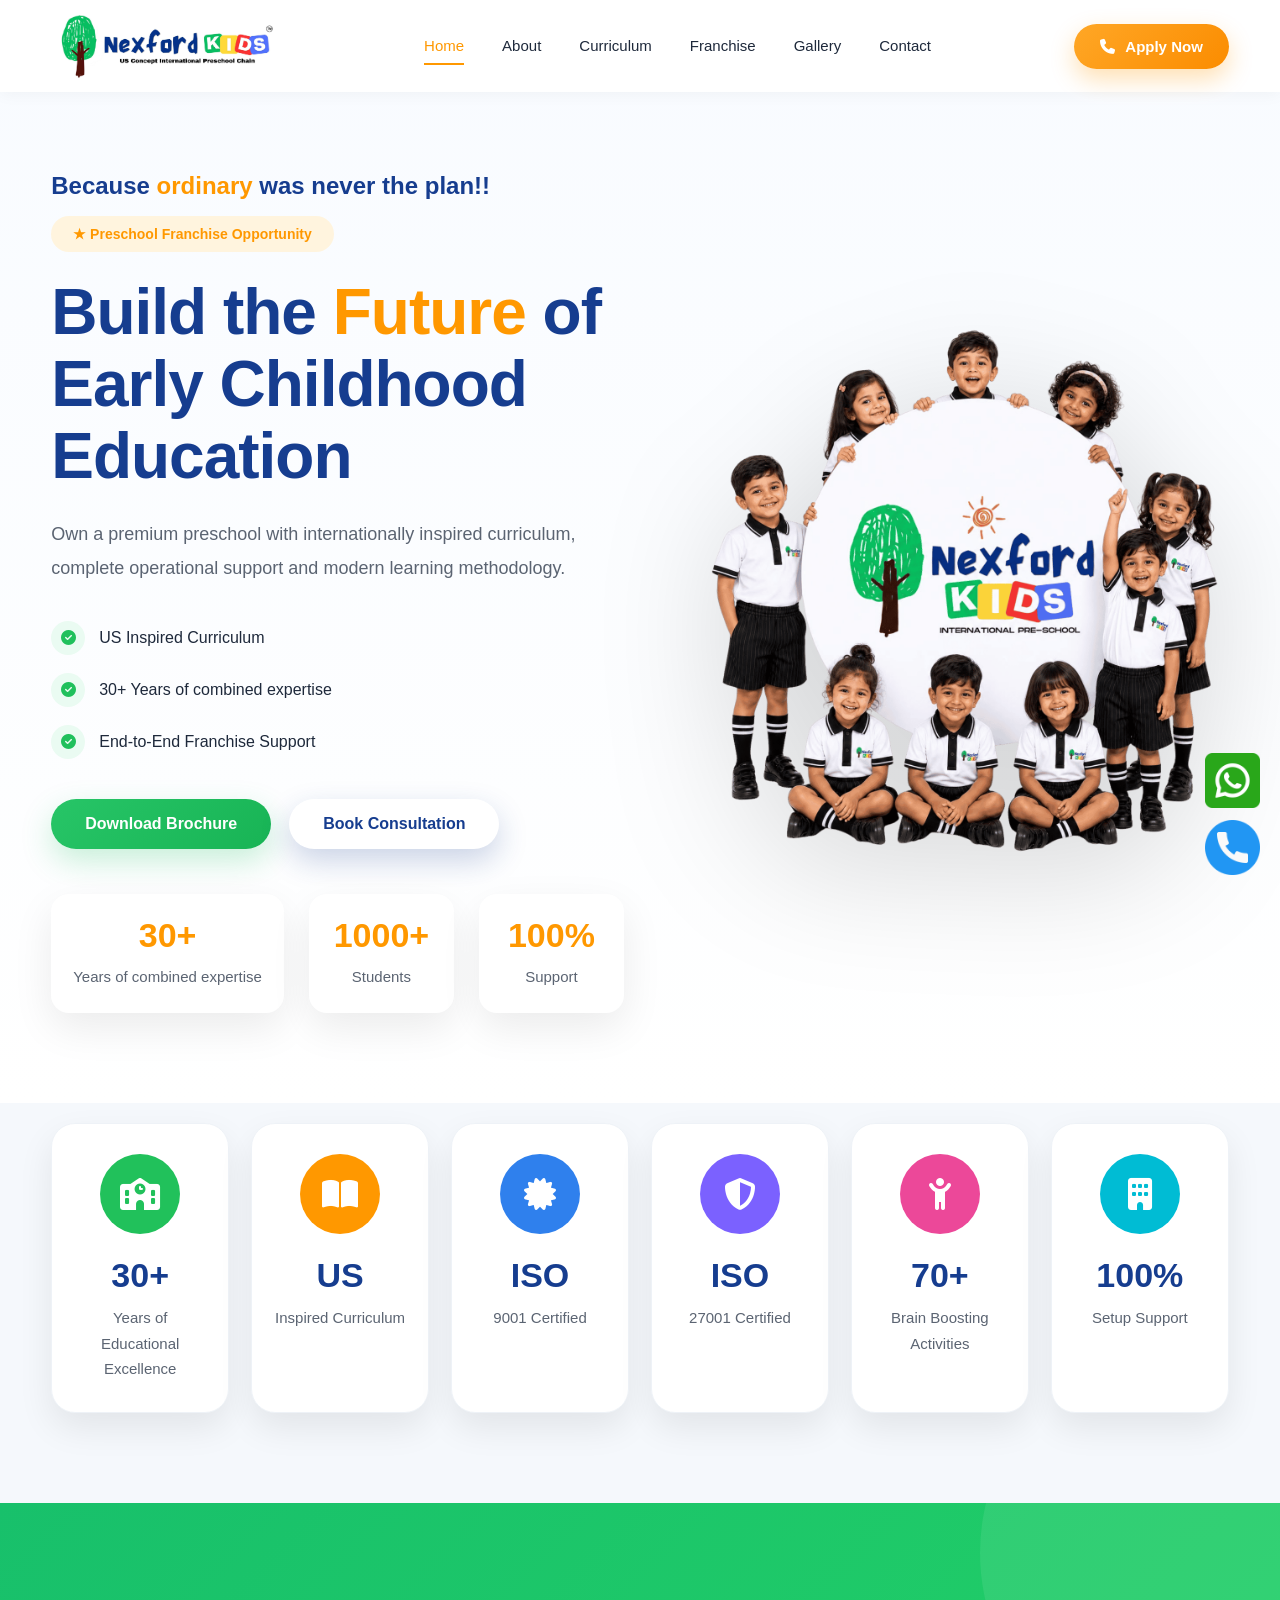
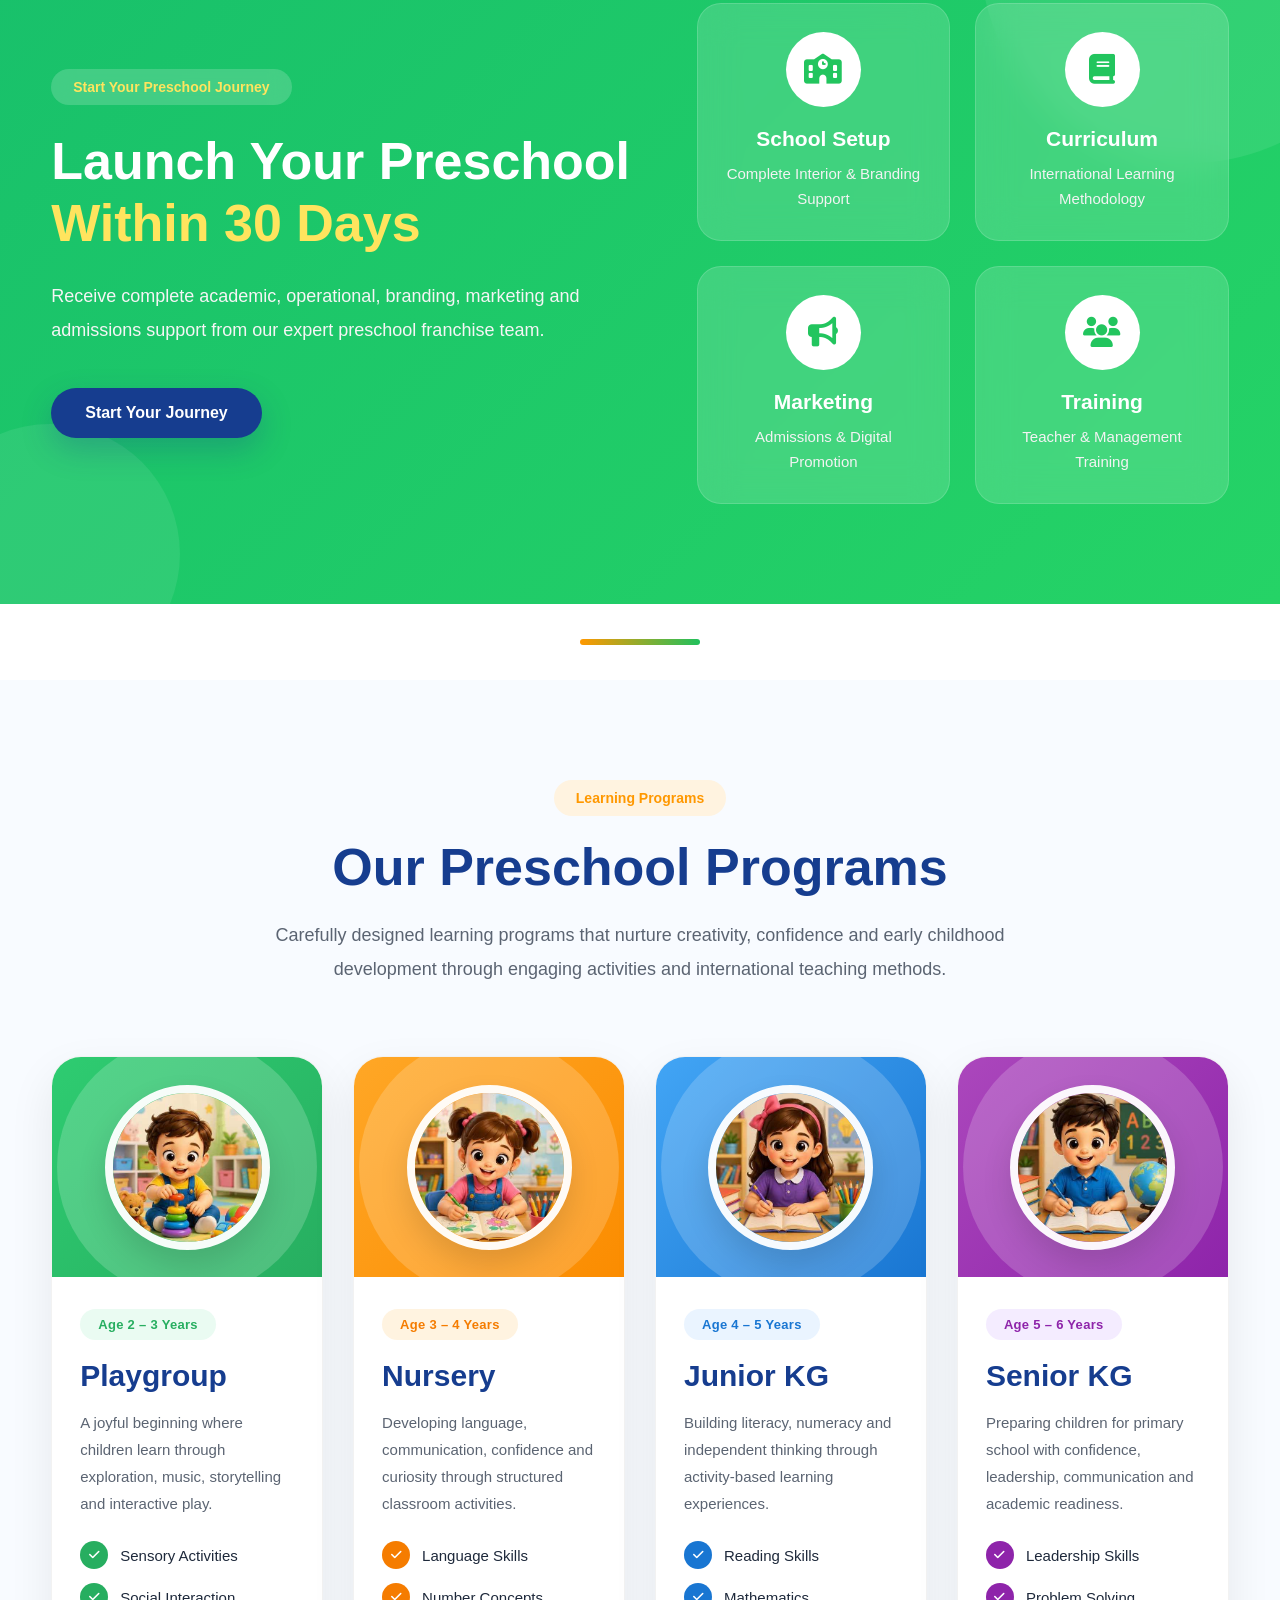
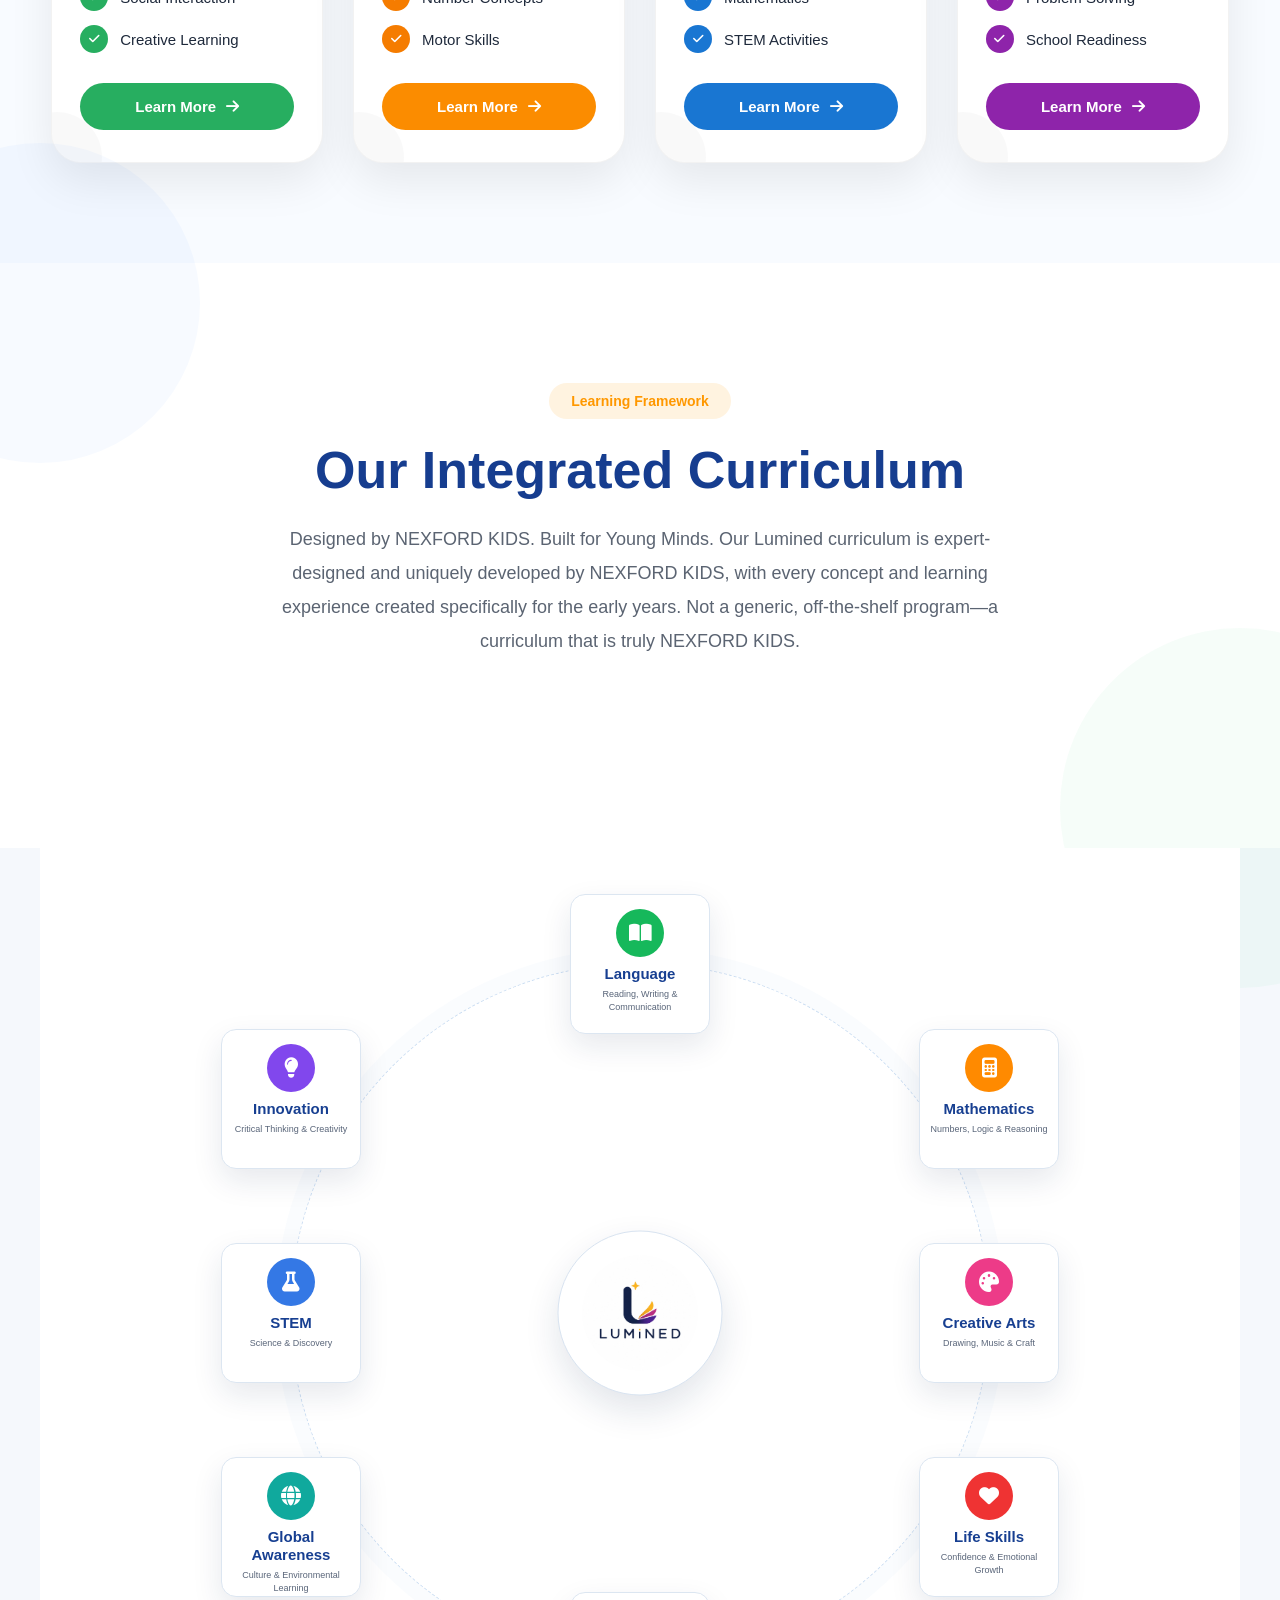
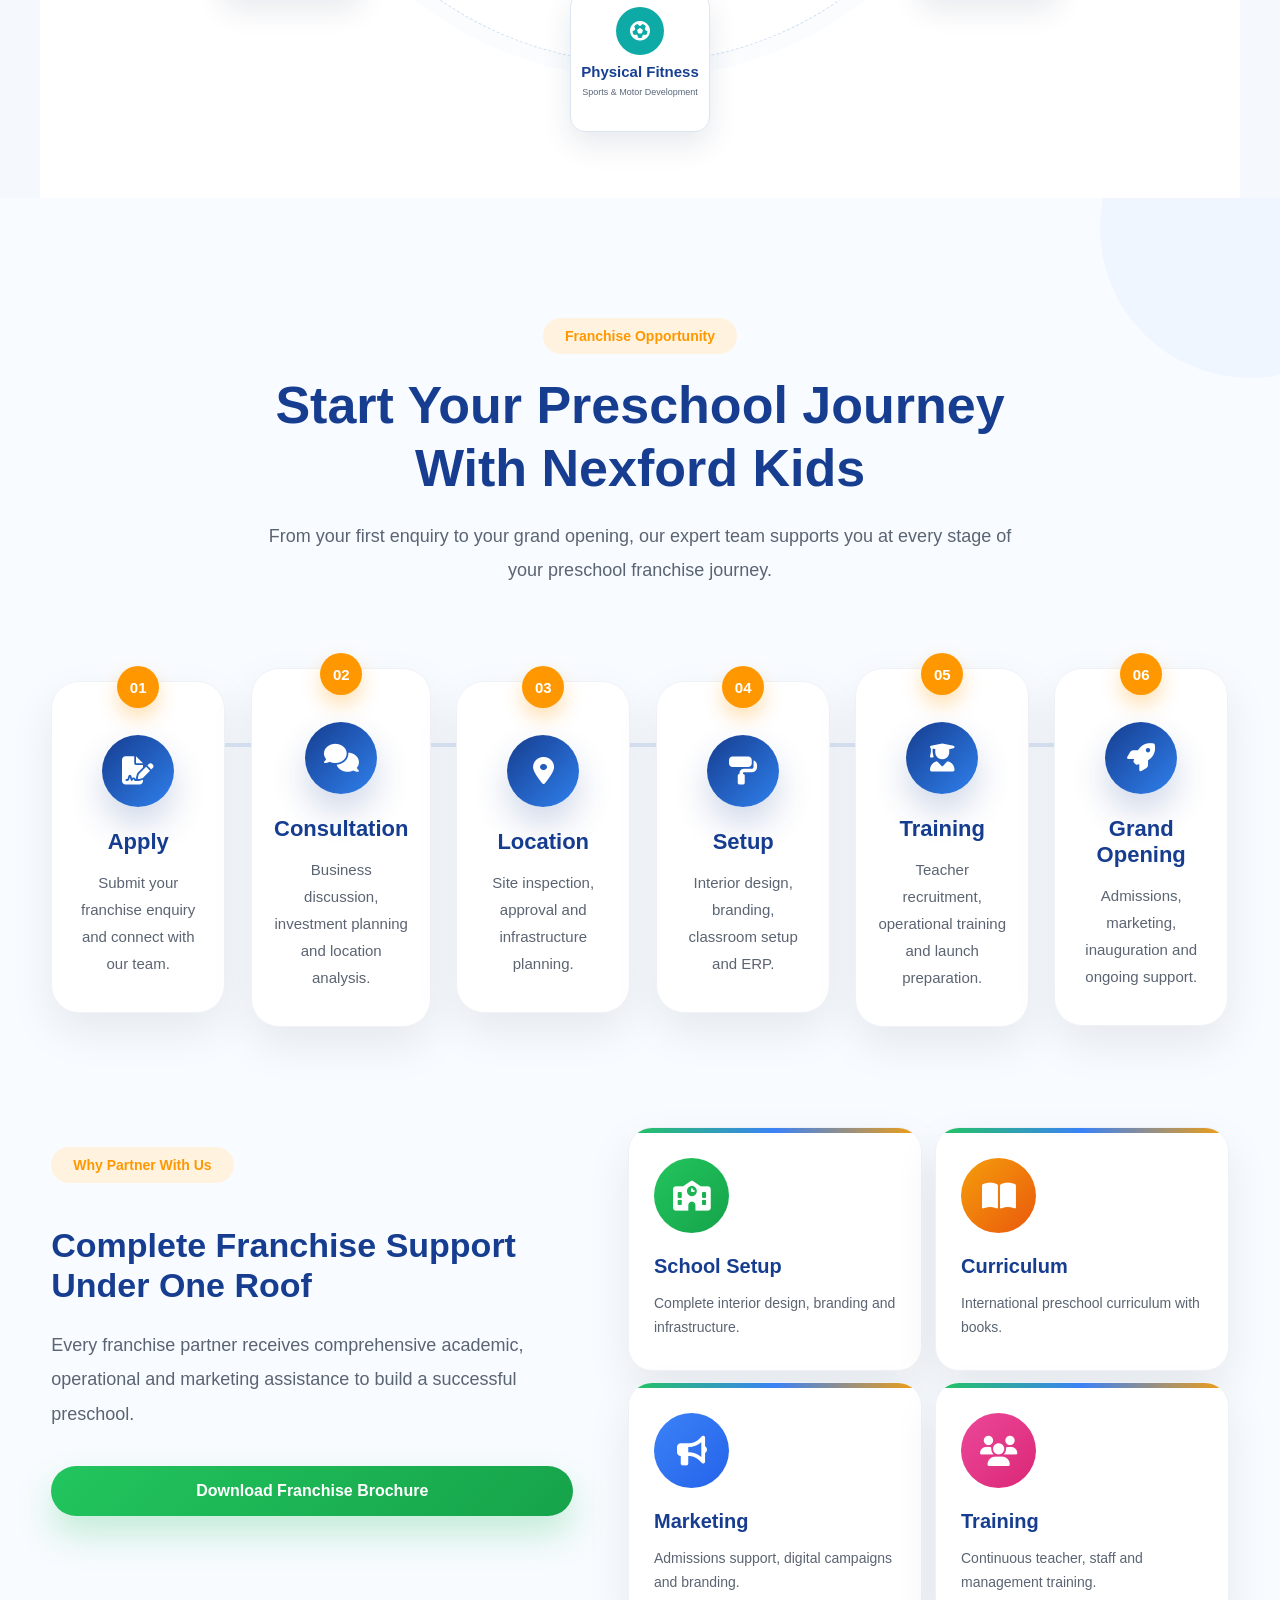
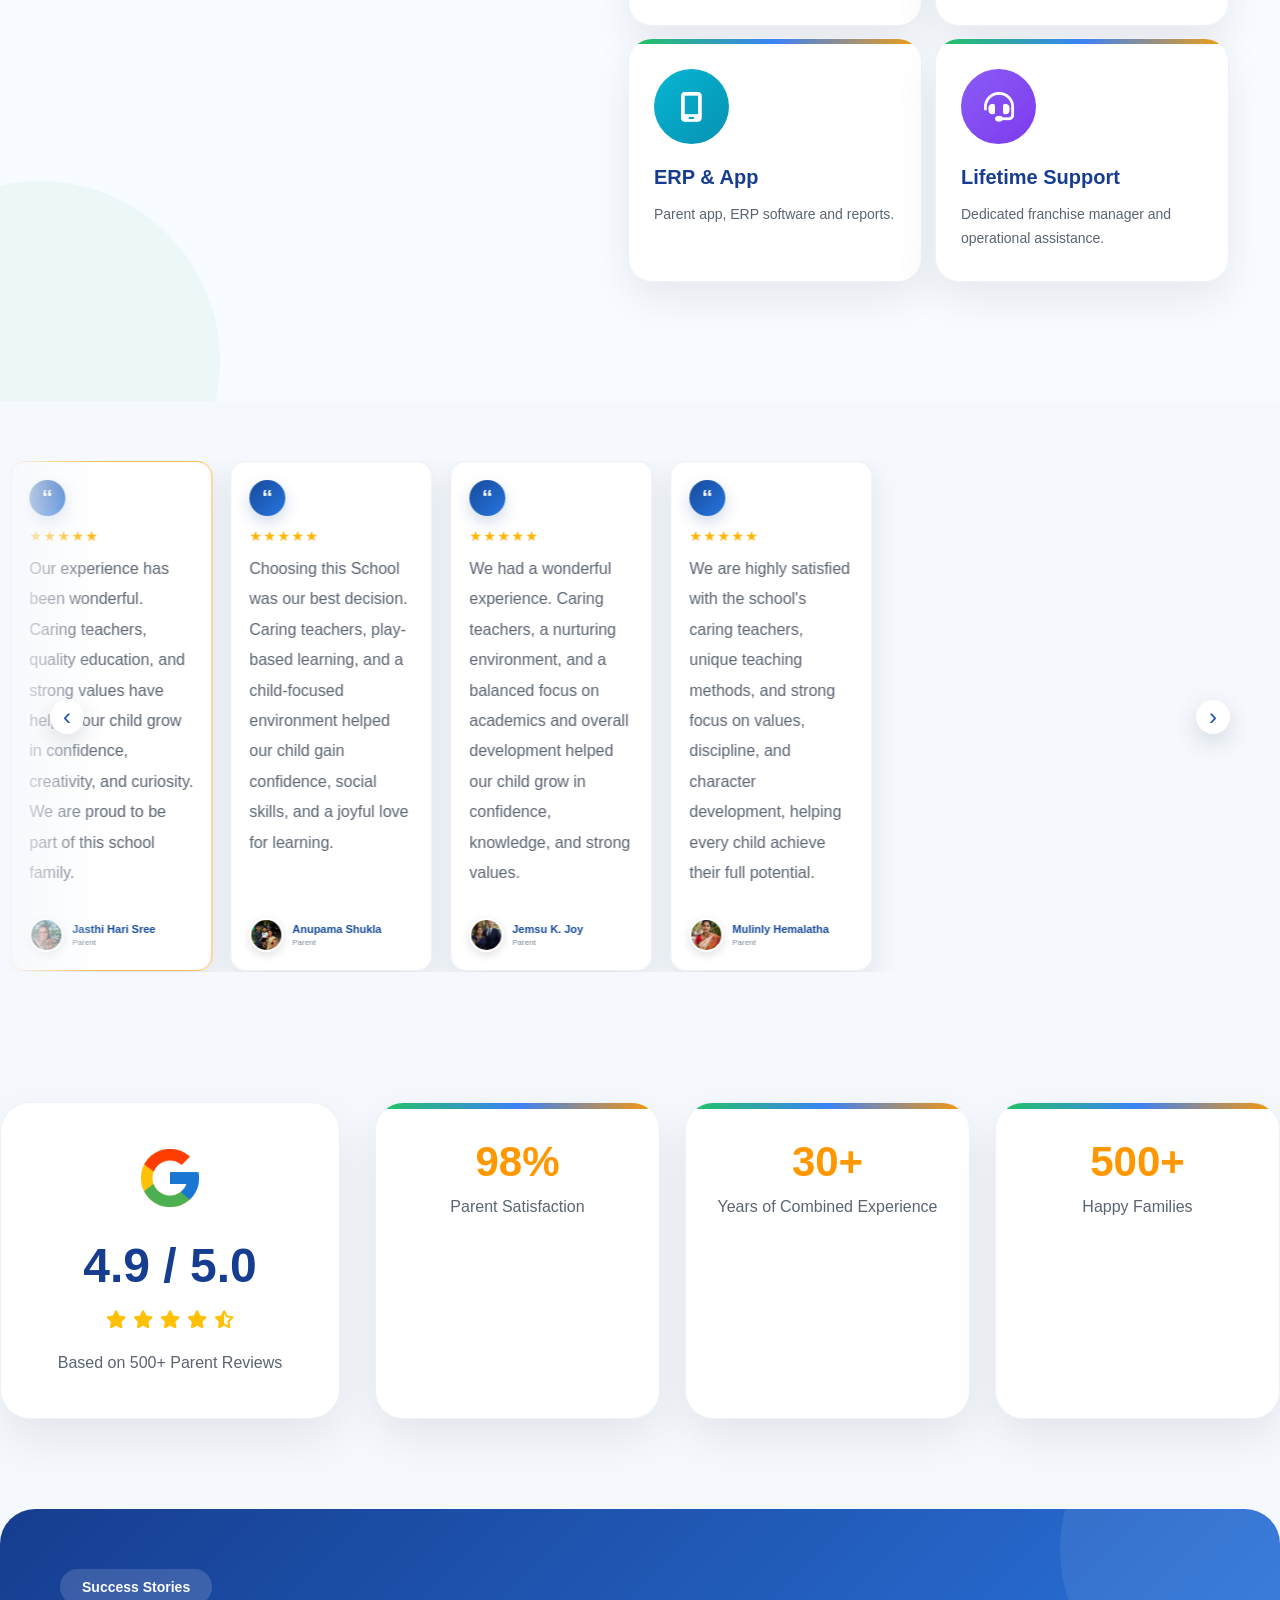
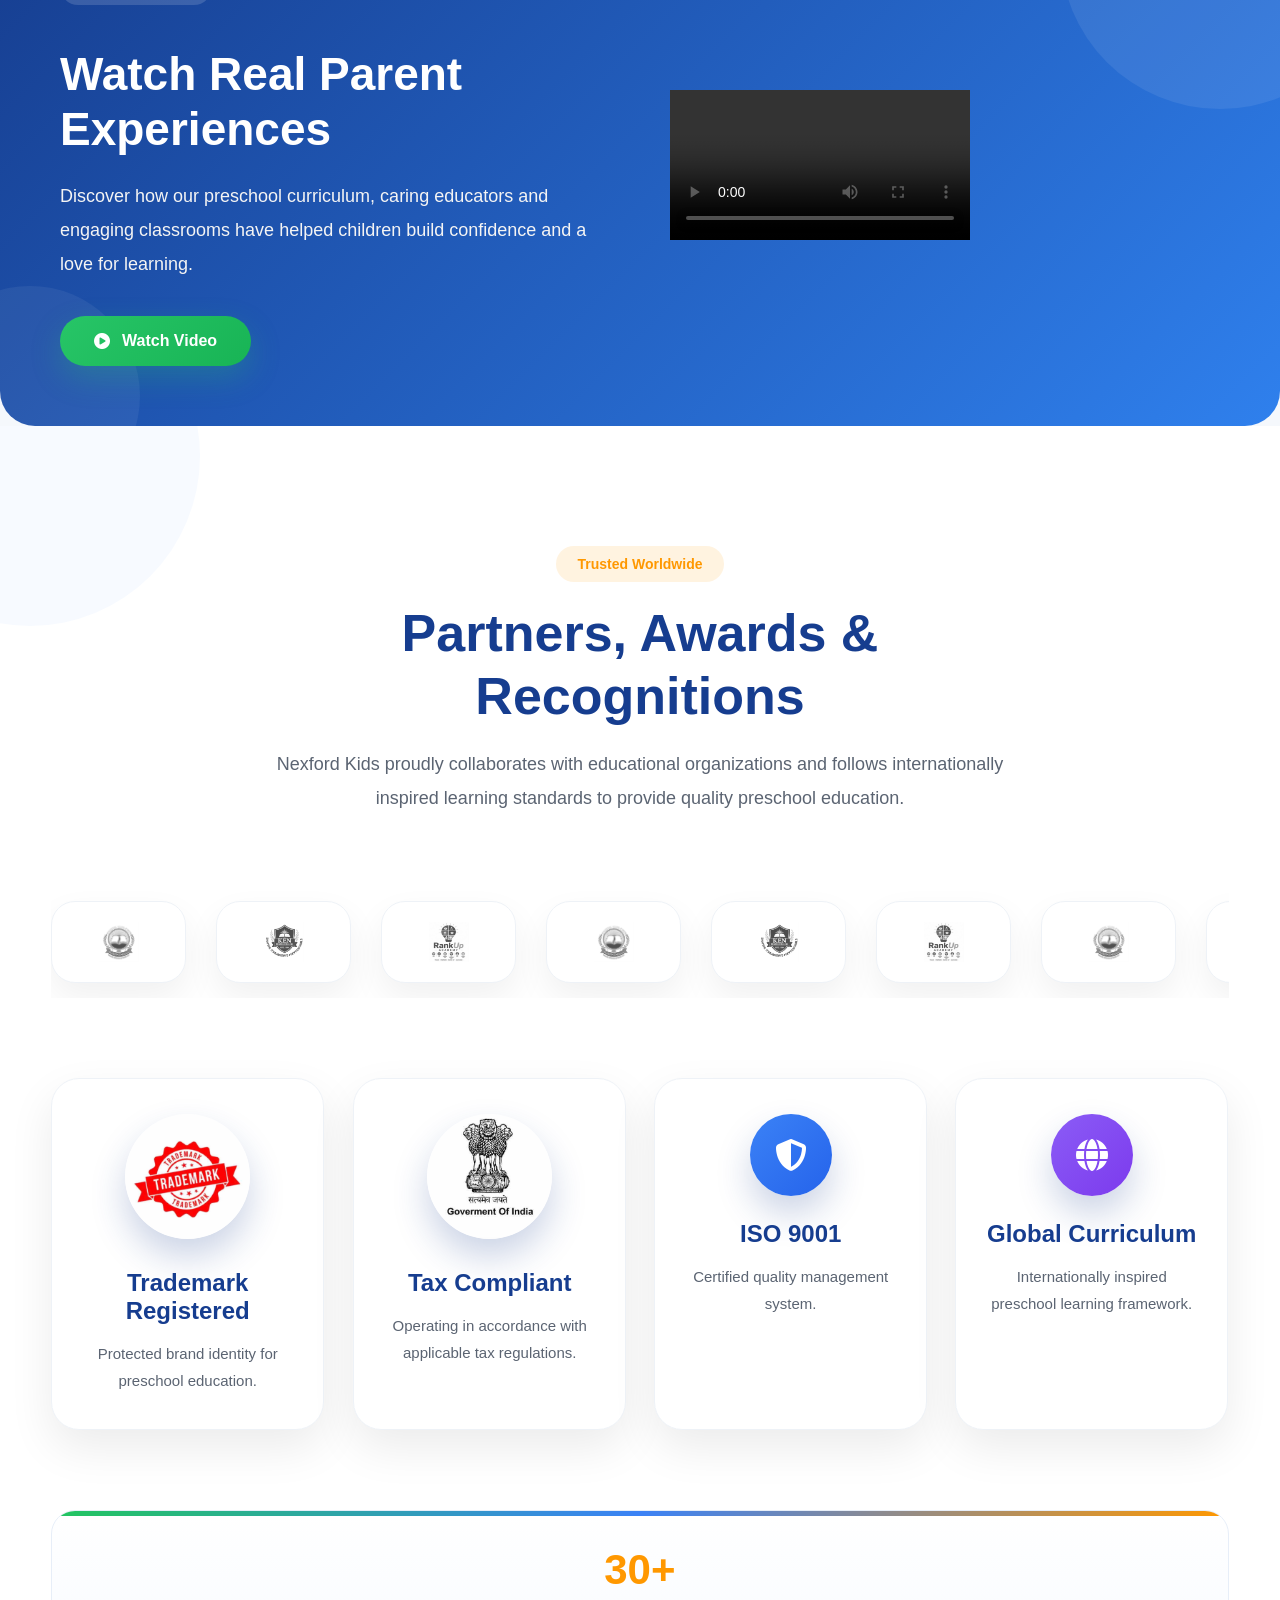
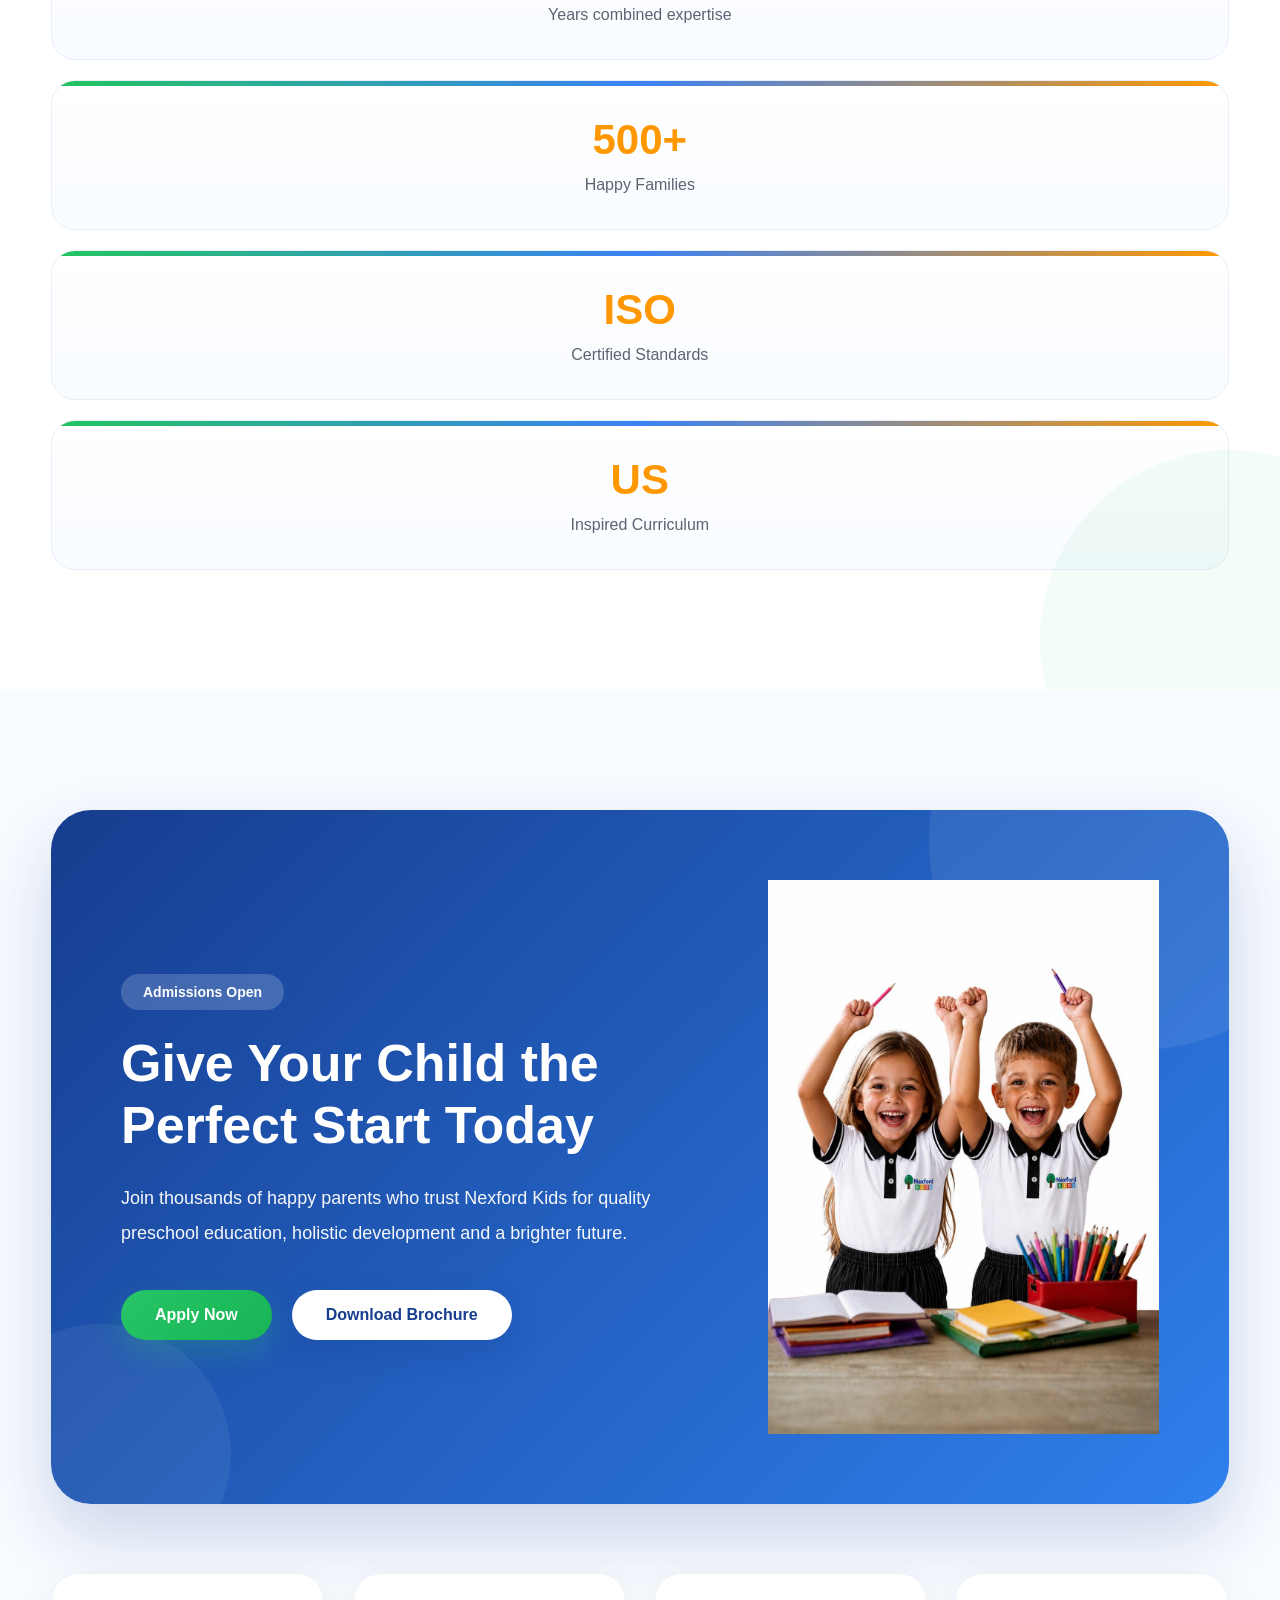
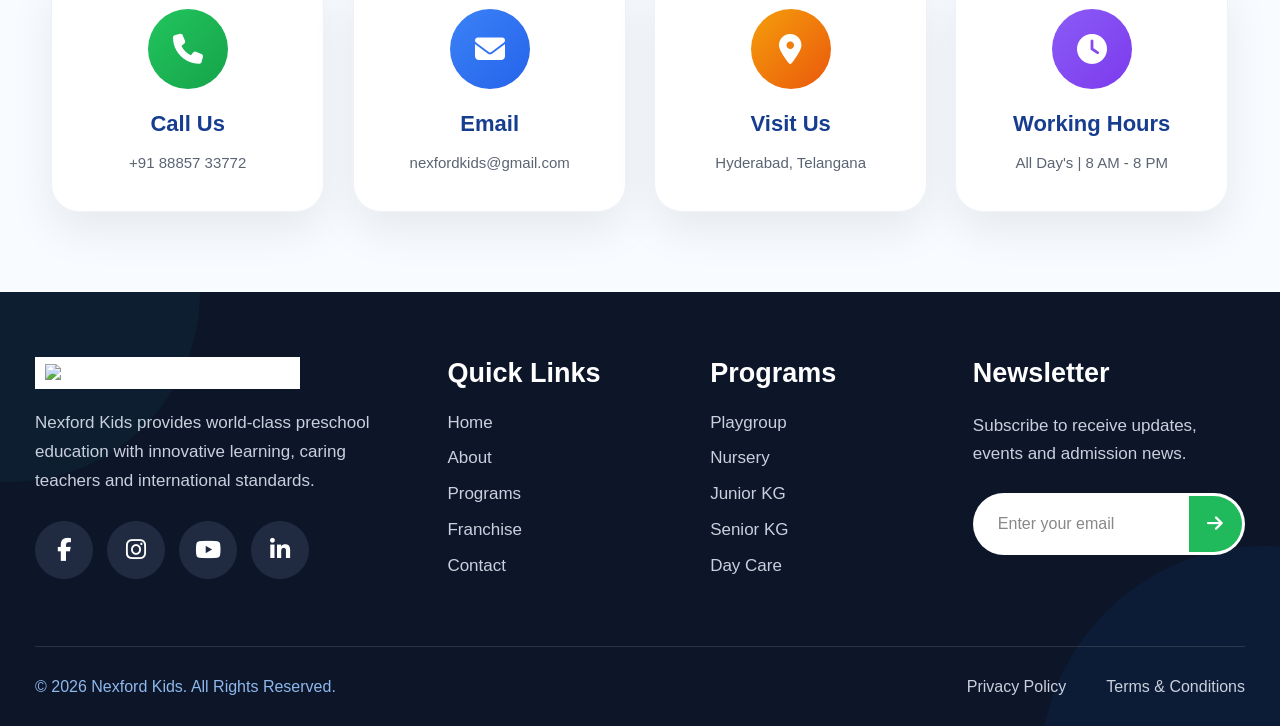
==== index.html @ 0ec3d8d8 "Update index.html" ====
<!DOCTYPE html>
<html lang="en">
<head>

<meta charset="UTF-8">
    <meta name="viewport" content="width=device-width, initial-scale=1.0">
    <title>Nexford Kids Preschool Franchise</title>
    <link href="https://fonts.googleapis.com/css2?family=Poppins:wght@300;400;500;600;700;800&display=swap" rel="stylesheet">
<link rel="stylesheet"
        href="https://cdnjs.cloudflare.com/ajax/libs/font-awesome/6.7.1/css/all.min.css">
<link rel="stylesheet" href="style.css">
    <style>
@import url('https://fonts.googleapis.com/css2?family=Poppins:wght@300;400;500;600;700;800&display=swap');
:root{
--primary:#163D8F;
--secondary:#FF9800;
--green:#20C05C;
--yellow:#FFD447;
--white:#ffffff;
--black:#1E293B;
--text:#5B6472;
--light:#F7F9FC;
--border:#E5E7EB;
--shadow:0 15px 40px rgba(0,0,0,.08);
--radius:20px;
--transition:.35s ease;
--container:1280px;
}
*{
margin:0;
padding:0;
box-sizing:border-box;
}
html{
scroll-behavior:smooth;
}
.hero-tagline {
    color: #163D8F !important;
    font-size: 24px;
    font-weight: 600;
    margin: 0 0 15px;
    line-height: 1.3;
}

.hero-tagline span {
    color: #FF9800 !important;
}
body{
font-family:'Poppins',sans-serif;
background:var(--light);
color:var(--black);
overflow-x:hidden;
}
img{
display:block;
max-width:100%;
}
a{
text-decoration:none;
color:inherit;
}
ul{
list-style:none;
}
button{
font-family:inherit;
border:none;
background:none;
cursor:pointer;
}
.container{
width:min(92%,1280px);
margin:auto;
}
section{
padding:90px 0;
}
.header{
position:fixed;
top:0;
left:0;
width:100%;
background:#fff;
z-index:1000;
transition:.35s;
box-shadow:0 3px 15px rgba(0,0,0,.04);
}
.header.scrolled{
box-shadow:0 12px 30px rgba(0,0,0,.08);
}
.header .container{
height:92px;
display:flex;
align-items:center;
justify-content:space-between;
}
.logo{
display:flex;
align-items:center;
}
.logo img{
height:68px;
}
.navbar{
display:flex;
align-items:center;
}
.nav-menu{
display:flex;
align-items:center;
gap:38px;
}
.nav-menu li{
position:relative;
}
.nav-menu a{
font-size:15px;
font-weight:500;
color:var(--black);
transition:.3s;
}
.nav-menu a:hover,
.nav-menu a.active{
color:var(--secondary);
}
.nav-menu a::after{
content:"";
position:absolute;
left:0;
bottom:-10px;
width:0;
height:2px;
background:var(--secondary);
transition:.3s;
}
.nav-menu a:hover::after,
.nav-menu a.active::after{
width:100%;
}
.header-right{
display:flex;
align-items:center;
gap:18px;
}
.apply-btn{
display:flex;
align-items:center;
gap:10px;
padding:14px 26px;
background:linear-gradient(135deg,#FFA726,#FB8C00);
color:#fff;
font-size:15px;
font-weight:600;
border-radius:50px;
white-space:nowrap;
transition:.35s;
box-shadow:0 10px 25px rgba(255,152,0,.30);
}
.apply-btn:hover{
transform:translateY(-3px);
box-shadow:0 15px 35px rgba(255,152,0,.45);
}
.apply-btn i{
font-size:15px;
}
.hero{
padding:170px 0 90px;
background:linear-gradient(180deg,#F8FBFF 0%,#FFFFFF 100%);
overflow:hidden;
position:relative;
}
.hero-wrapper{
display:grid;
grid-template-columns:1.05fr .95fr;
align-items:center;
gap:70px;
}
.hero-content{
max-width:620px;
}
.hero-tag{
display:inline-flex;
align-items:center;
gap:8px;
padding:10px 22px;
background:#FFF4DE;
color:var(--secondary);
font-size:14px;
font-weight:600;
border-radius:50px;
margin-bottom:25px;
}
.hero-content h1{
font-size:64px;
line-height:1.12;
font-weight:800;
color:var(--primary);
margin-bottom:25px;
letter-spacing:-1px;
}
.hero-content h1 span{
color:var(--secondary);
}
.hero-content p{
font-size:18px;
line-height:1.9;
color:var(--text);
margin-bottom:35px;
max-width:560px;
}
.hero-list{
display:flex;
flex-direction:column;
gap:18px;
margin-bottom:40px;
}
.hero-list div{
display:flex;
align-items:center;
gap:14px;
font-size:16px;
font-weight:500;
color:var(--black);}
.hero-list i{
width:34px;
height:34px;
display:flex;
align-items:center;
justify-content:center;
border-radius:50%;
background:#EAFBF2;
color:var(--green);
font-size:15px;
flex-shrink:0;
}
.hero-buttons{

display:flex;

gap:18px;

flex-wrap:wrap;

margin-bottom:45px;

}

.btn-primary,

.btn-secondary{

display:inline-flex;

align-items:center;

justify-content:center;

padding:16px 34px;

border-radius:50px;

font-size:16px;

font-weight:600;

transition:var(--transition);

}

.btn-primary{

background:linear-gradient(135deg,#27C567,#18B455);

color:#fff;

box-shadow:0 12px 30px rgba(39,197,103,.25);

}



.btn-primary:hover{

transform:translateY(-4px);

box-shadow:0 20px 40px rgba(39,197,103,.35);

}

.journey-btn{
    background:#163D8F !important;
    color:#fff !important;
    box-shadow:0 12px 30px rgba(22,61,143,.25);
}

.journey-btn:hover{
    background:#123574 !important;
    transform:translateY(-4px);
    box-shadow:0 20px 40px rgba(22,61,143,.35);
}

.btn-secondary{

background:#163D8F;

color:#fff;

box-shadow:0 12px 30px rgba(22,61,143,.22);

}

.btn-secondary:hover{

transform:translateY(-4px);

box-shadow:0 20px 40px rgba(22,61,143,.35);

}

/*=========================================
HERO STATS
=========================================*/

.hero-stats{

display:flex;

gap:25px;

flex-wrap:wrap;

}

.hero-stats div{

background:#fff;

min-width:145px;

padding:22px;

text-align:center;

border-radius:18px;

box-shadow:var(--shadow);

transition:.35s;

}

.hero-stats div:hover{

transform:translateY(-8px);

}

.hero-stats h3{

font-size:34px;

font-weight:700;

color:var(--secondary);

margin-bottom:8px;

}

.hero-stats p{

margin:0;

font-size:15px;

font-weight:500;

color:var(--text);

}

/*=========================================
RESPONSIVE
=========================================*/

@media(max-width:1200px){

.hero-content h1{

font-size:56px;

}

.hero-wrapper{

gap:50px;

}

}

@media(max-width:992px){

.hero{

padding:150px 0 70px;

}

.hero-wrapper{

grid-template-columns:1fr;

text-align:center;

}

.hero-content{

max-width:100%;

}

.hero-content p{

margin-left:auto;

margin-right:auto;

}

.hero-list{

align-items:center;

}

.hero-buttons{

justify-content:center;

}

.hero-stats{

justify-content:center;

}

}

@media(max-width:768px){

.hero-content h1{

font-size:44px;

}

.hero-content p{

font-size:17px;

}

.hero-stats{

gap:18px;

}

.hero-stats div{

min-width:130px;

}

}

@media(max-width:576px){

.hero{

padding:130px 0 60px;

}

.hero-content h1{

font-size:34px;

line-height:1.2;

}

.hero-buttons{

flex-direction:column;

}

.btn-primary,

.btn-secondary{

width:100%;

}

.hero-stats{

flex-direction:column;

}

.hero-stats div{

width:100%;

}

.hero-list{

align-items:flex-start;

text-align:left;

}

}

/*=========================================
MOBILE HERO ORDER
IMAGE BELOW FRANCHISE OPPORTUNITY
=========================================*/

@media(max-width:576px){

    .hero-wrapper{
        display:flex;
        flex-direction:column;
        gap:0;
    }

    .hero-content{
        display:contents;
    }

    .hero-tagline{
        order:1;
        width:100%;
        text-align:center;
        margin-bottom:12px;
    }

    .hero-tag{
        order:2;
        margin:0 auto 15px;
    }

    .hero-image{
        order:3;
        width:100%;
        min-height:auto;
        margin:0 0 20px;
    }

    .hero-image img:not(.fox){
        width:100%;
        max-width:360px;
        height:auto;
        margin:0 auto;
        border-radius:22px;
    }

    .hero-content h1{
        order:4;
        width:100%;
        text-align:left;
    }

    .hero-content > p{
        order:5;
        width:100%;
    }

    .hero-list{
        order:6;
        width:100%;
    }

    .hero-buttons{
        order:7;
        width:100%;
    }

    .hero-stats{
        order:8;
        width:100%;
    }
}

/*=========================================
HERO IMAGE
=========================================*/

.hero-image{

position:relative;

display:flex;

align-items:center;

justify-content:center;

min-height:650px;

}

.hero-image img:not(.fox){

position:relative;

z-index:5;

width:100%;

max-width:540px;

border-radius:35px;

animation:heroFloat 5s ease-in-out infinite;

filter:drop-shadow(0 35px 60px rgba(0,0,0,.15));

}

/*=========================================
BACKGROUND CIRCLES
=========================================*/

.circle{

position:absolute;

border-radius:50%;

z-index:1;

}

.circle1{

width:480px;

height:480px;

background:#EAF4FF;

top:40px;

right:20px;

}

.circle2{

width:320px;

height:320px;

background:#FFF2D8;

bottom:40px;

left:40px;

}

.circle3{

width:120px;

height:120px;

background:#E9FFF1;

top:80px;

left:20px;

}

/*=========================================
FLOATING INFO CARD
=========================================*/

.floating-card{

position:absolute;

left:-20px;

bottom:70px;

display:flex;

align-items:center;

gap:18px;

background:#fff;

padding:18px 22px;

border-radius:22px;

box-shadow:0 25px 45px rgba(0,0,0,.12);

z-index:10;

animation:floatCard 4s ease-in-out infinite;

}

.floating-card i{

width:60px;

height:60px;

display:flex;

align-items:center;

justify-content:center;

background:linear-gradient(135deg,#27C567,#18B455);

color:#fff;

border-radius:50%;

font-size:26px;

}

.floating-card h4{

font-size:18px;

color:var(--primary);

margin-bottom:5px;

}

.floating-card p{

margin:0;

font-size:14px;

color:var(--text);

}

/*=========================================
FOX
=========================================*/

.fox{

position:absolute;

right:-10px;

bottom:15px;

width:170px;

z-index:11;

animation:foxJump 3.5s ease-in-out infinite;

filter:drop-shadow(0 12px 25px rgba(0,0,0,.18));

}

/*=========================================
ANIMATIONS
=========================================*/

@keyframes heroFloat{

0%,100%{

transform:translateY(0);

}

50%{

transform:translateY(-18px);

}

}

@keyframes floatCard{

0%,100%{

transform:translateY(0);

}

50%{

transform:translateY(-12px);

}

}

@keyframes foxJump{

0%,100%{

transform:translateY(0);

}

50%{

transform:translateY(-15px);

}

}

/*=========================================
ENTRANCE ANIMATION
=========================================*/

.hero-content{

animation:slideLeft .9s ease forwards;

}

.hero-image{

animation:slideRight .9s ease forwards;

}

@keyframes slideLeft{

from{

opacity:0;

transform:translateX(-60px);

}

to{

opacity:1;

transform:translateX(0);

}

}

@keyframes slideRight{

from{

opacity:0;

transform:translateX(60px);

}

to{

opacity:1;

transform:translateX(0);

}

}

/*=========================================
RESPONSIVE
=========================================*/

@media (max-width:1200px){

.hero-image{

min-height:560px;

}

.hero-image img:not(.fox){

max-width:470px;

}

.circle1{

width:400px;

height:400px;

}

.circle2{

width:260px;

height:260px;

}

}

@media (max-width:992px){

.hero-image{

margin-top:50px;

min-height:520px;

}

.floating-card{

left:10px;

bottom:30px;

}

.fox{

width:130px;

right:10px;

bottom:0;

}

}

@media (max-width:768px){

.hero-image{

min-height:430px;

}

.hero-image img:not(.fox){

max-width:360px;

}

.circle1{

width:300px;

height:300px;

}

.circle2{

width:180px;

height:180px;

}

.circle3{

display:none;

}

.floating-card{

position:relative;

left:0;

bottom:0;

margin-top:20px;

width:100%;

justify-content:center;

}

.fox{

display:none;

}

}

@media (max-width:576px){

.hero-image{

min-height:auto;

}

.hero-image img:not(.fox){

max-width:100%;

border-radius:22px;

}

.circle1{

width:220px;

height:220px;

top:20px;

}

.circle2{

width:120px;

height:120px;

bottom:20px;

left:10px;

}

.floating-card{

padding:16px;

gap:14px;

}

.floating-card i{

width:50px;

height:50px;

font-size:22px;

}

.floating-card h4{

font-size:16px;

}

}

/*=========================================
PHASE 2
STATISTICS SECTION
=========================================*/

.stats{

margin-top:-70px;
position:relative;
z-index:20;

}

.stats-grid{

display:grid;
grid-template-columns:repeat(6,1fr);
gap:22px;

}

.stat-box{

background:#fff;

padding:30px 20px;

border-radius:24px;

text-align:center;

box-shadow:0 15px 35px rgba(0,0,0,.08);

transition:.35s;

border:1px solid #EEF2F7;

}

.stat-box:hover{

transform:translateY(-10px);

box-shadow:0 20px 45px rgba(0,0,0,.12);

}

.stat-icon{

width:80px;
height:80px;

margin:auto;

display:flex;
align-items:center;
justify-content:center;

border-radius:50%;

color:#fff;

font-size:32px;

margin-bottom:22px;

}

.stat-icon.green{

background:#21C15B;

}

.stat-icon.orange{

background:#FF9800;

}

.stat-icon.blue{

background:#2F80ED;

}

.stat-icon.purple{

background:#7B61FF;

}

.stat-icon.pink{

background:#EC4899;

}

.stat-icon.cyan{

background:#00BCD4;

}

.stat-box h2{

font-size:34px;

font-weight:700;

color:var(--primary);

margin-bottom:10px;

}

.stat-box p{

font-size:15px;

line-height:1.7;

color:var(--text);

}

/*=========================================
LAUNCH SECTION
=========================================*/

.launch-banner{

padding:100px 0;

background:linear-gradient(135deg,#18C06B,#25D366);

overflow:hidden;

position:relative;

}

.launch-banner::before{

content:"";

position:absolute;

width:420px;
height:420px;

background:rgba(255,255,255,.08);

border-radius:50%;

top:-160px;
right:-120px;

}

.launch-banner::after{

content:"";

position:absolute;

width:260px;
height:260px;

background:rgba(255,255,255,.08);

border-radius:50%;

left:-80px;
bottom:-80px;

}

.launch-wrapper{

display:grid;

grid-template-columns:1.1fr 1fr;

gap:60px;

align-items:center;

position:relative;

z-index:2;

}

/*=========================================
LEFT
=========================================*/

.launch-tag{

display:inline-block;

padding:10px 22px;

background:rgba(255,255,255,.18);

color:#fff;

font-size:14px;

font-weight:600;

border-radius:50px;

margin-bottom:25px;

backdrop-filter:blur(10px);

}

.launch-content h2{

font-size:52px;

font-weight:800;

line-height:1.2;

color:#fff;

margin-bottom:25px;

}

.launch-content span{

color:#FFE45E;

}

.launch-content p{

font-size:18px;

line-height:1.9;

color:#F5F5F5;

max-width:560px;

margin-bottom:40px;

}

/*=========================================
RIGHT
=========================================*/

.launch-features{

display:grid;

grid-template-columns:repeat(2,1fr);

gap:25px;

}

.launch-card{

background:rgba(255,255,255,.15);

backdrop-filter:blur(18px);

padding:28px;

border-radius:24px;

text-align:center;

transition:.35s;

border:1px solid rgba(255,255,255,.15);

}

.launch-card:hover{

transform:translateY(-10px);

background:rgba(255,255,255,.22);

}

.launch-card i{

width:75px;
height:75px;

margin:auto;

display:flex;
align-items:center;
justify-content:center;

border-radius:50%;

background:#fff;

color:#22C55E;

font-size:30px;

margin-bottom:20px;

}

.launch-card h4{

font-size:21px;

color:#fff;

margin-bottom:10px;

}

.launch-card p{

font-size:15px;

line-height:1.7;

color:#F3F3F3;

}

/*=========================================
DIVIDER
=========================================*/

.section-divider{

padding:35px 0;

background:#fff;

}

.section-divider span{

display:block;

width:120px;

height:6px;

margin:auto;

border-radius:20px;

background:linear-gradient(90deg,#FF9800,#20C05C);

}

/*=========================================
RESPONSIVE
=========================================*/

@media(max-width:1200px){

.stats-grid{

grid-template-columns:repeat(3,1fr);

}

}

@media(max-width:992px){

.launch-wrapper{

grid-template-columns:1fr;

text-align:center;

}

.launch-content p{

margin:auto auto 35px;

}

.launch-features{

margin-top:45px;

}

}

@media(max-width:768px){

.stats-grid{

grid-template-columns:repeat(2,1fr);

}

.launch-content h2{

font-size:40px;

}

.launch-features{

grid-template-columns:1fr;

}

}

@media(max-width:576px){

.stats{

margin-top:0;

}

.stats-grid{
    grid-template-columns:repeat(2,1fr);
    gap:12px;
}

.stat-box{
    padding:18px 8px;
    border-radius:14px;
}

.stat-box h2{
    font-size:22px;
    margin-bottom:6px;
}

.stat-box p{
    font-size:9px;
    line-height:1.4;
}

.stat-icon{
    width:48px;
    height:48px;
    font-size:20px;
    margin-bottom:10px;
}

.launch-banner{

padding:70px 0;

}

.launch-content h2{

font-size:30px;

}

.launch-content p{

font-size:16px;

}

.launch-card{

padding:24px;

}

}

/*=========================================
PHASE 2 ANIMATIONS
=========================================*/

.reveal{

opacity:0;

transform:translateY(60px);

transition:all .8s ease;

}

.reveal.active{

opacity:1;

transform:translateY(0);

}

@keyframes iconFloat{

0%,100%{

transform:translateY(0);

}

50%{

transform:translateY(-10px);

}

}

.pulse{

animation:pulse .9s;

}

@keyframes pulse{

0%{

transform:scale(1);

}

50%{

transform:scale(1.08);

}

100%{

transform:scale(1);

}
}

/*=========================================
PHASE 3
PROGRAMS SECTION
=========================================*/

.programs{

padding:100px 0;

background:#F8FBFF;

position:relative;

overflow:hidden;

}

/*=========================================
SECTION HEADING
=========================================*/

.section-heading{

max-width:760px;

margin:0 auto 70px;

text-align:center;

}

.section-tag{

display:inline-block;

padding:10px 22px;

background:#FFF3E0;

color:var(--secondary);

border-radius:50px;

font-size:14px;

font-weight:600;

margin-bottom:20px;

}

.section-heading h2{

font-size:52px;

font-weight:800;

line-height:1.2;

color:var(--primary);

margin-bottom:20px;

}

.section-heading p{

font-size:18px;

line-height:1.9;

color:var(--text);

}

/*=========================================
PROGRAM GRID
=========================================*/

.program-grid{

display:grid;

grid-template-columns:repeat(4,1fr);

gap:30px;

align-items:stretch;

}

/*=========================================
PROGRAM CARD
=========================================*/

.program-card{

position:relative;

border-radius:30px;

overflow:hidden;

background:#fff;

box-shadow:0 18px 45px rgba(0,0,0,.08);

transition:all .35s ease;

display:flex;

flex-direction:column;

min-height:100%;

}

.program-card:hover{

transform:translateY(-12px);

box-shadow:0 25px 60px rgba(0,0,0,.14);

}

/*=========================================
TOP IMAGE AREA
=========================================*/

.program-image{

height:220px;

display:flex;

align-items:center;

justify-content:center;

position:relative;

overflow:hidden;

}

.program-image img{

width:165px;

height:165px;

object-fit:cover;

border-radius:50%;

border:8px solid rgba(255,255,255,.95);

box-shadow:0 15px 30px rgba(0,0,0,.12);

z-index:2;

transition:.35s;

}

.program-card:hover .program-image img{

transform:scale(1.08);

}

/*=========================================
BACKGROUND CIRCLE
=========================================*/

.program-image::before{

content:"";

position:absolute;

width:260px;

height:260px;

border-radius:50%;

background:rgba(255,255,255,.18);

}

/*=========================================
COLOR THEMES
=========================================*/

.playgroup .program-image{

background:linear-gradient(135deg,#2ECC71,#27AE60);

}

.nursery .program-image{

background:linear-gradient(135deg,#FFA726,#FB8C00);

}

.junior .program-image{

background:linear-gradient(135deg,#42A5F5,#1976D2);

}

.senior .program-image{

background:linear-gradient(135deg,#AB47BC,#8E24AA);

}

/*=========================================
CARD BORDER
=========================================*/

.playgroup{

border-top:8px solid #2ECC71;

}

.nursery{

border-top:8px solid #FFA726;

}

.junior{

border-top:8px solid #42A5F5;

}

.senior{

border-top:8px solid #AB47BC;

}

/*=========================================
PROGRAM CONTENT
=========================================*/

.program-content{

padding:32px 28px;

display:flex;

flex-direction:column;

flex:1;

position:relative;

}

/*=========================================
AGE BADGE
=========================================*/

.age{

display:inline-flex;

align-items:center;

justify-content:center;

padding:8px 18px;

margin-bottom:18px;

border-radius:50px;

font-size:13px;

font-weight:600;

letter-spacing:.3px;

background:#EEF4FF;

color:var(--primary);

width:max-content;

}

.playgroup .age{

background:#EAFBF2;
color:#27AE60;

}

.nursery .age{

background:#FFF3E0;
color:#F57C00;

}

.junior .age{

background:#EAF4FF;
color:#1976D2;

}

.senior .age{

background:#F4ECFF;
color:#8E24AA;

}

/*=========================================
PROGRAM TITLE
=========================================*/

.program-content h3{

font-size:30px;

font-weight:700;

line-height:1.2;

color:var(--primary);

margin-bottom:15px;

}

/*=========================================
DESCRIPTION
=========================================*/

.program-content p{

font-size:15px;

line-height:1.8;

color:var(--text);

margin-bottom:24px;

}

/*=========================================
FEATURE LIST
=========================================*/

.program-content ul{

display:flex;

flex-direction:column;

gap:14px;

margin-bottom:30px;

}

.program-content ul li{

display:flex;

align-items:center;

gap:12px;

font-size:15px;

font-weight:500;

color:var(--black);

}

.program-content ul li i{

width:28px;

height:28px;

display:flex;

align-items:center;

justify-content:center;

border-radius:50%;

font-size:12px;

color:#fff;

flex-shrink:0;

}

.playgroup ul li i{

background:#27AE60;

}

.nursery ul li i{

background:#F57C00;

}

.junior ul li i{

background:#1976D2;

}

.senior ul li i{

background:#8E24AA;

}

/*=========================================
LEARN MORE BUTTON
=========================================*/

.program-btn{

margin-top:auto;

display:inline-flex;

align-items:center;

justify-content:center;

gap:10px;

padding:15px 26px;

border-radius:50px;

font-size:15px;

font-weight:600;

transition:all .35s ease;

color:#fff;

}

.playgroup .program-btn{

background:#27AE60;

}

.nursery .program-btn{

background:#FB8C00;

}

.junior .program-btn{

background:#1976D2;

}

.senior .program-btn{

background:#8E24AA;

}

.program-btn:hover{

transform:translateY(-4px);

box-shadow:0 15px 35px rgba(0,0,0,.18);

}

.program-btn i{

transition:.35s;

}

.program-btn:hover i{

transform:translateX(6px);

}

/*=========================================
DECORATIVE SHAPES
=========================================*/

.program-card::before{

content:"";

position:absolute;

top:-55px;

right:-55px;

width:130px;

height:130px;

border-radius:50%;

background:rgba(255,255,255,.12);

pointer-events:none;

}

.program-card::after{

content:"";

position:absolute;

bottom:-40px;

left:-40px;

width:90px;

height:90px;

border-radius:50%;

background:rgba(0,0,0,.025);

pointer-events:none;

}

/*=========================================
PREMIUM HOVER EFFECT
=========================================*/

.program-card:hover .program-content h3{

color:var(--secondary);

}

.program-card:hover::before{

transform:scale(1.2);

transition:.4s ease;

}

.program-card:hover .program-content{

transform:translateY(-2px);

}

/*=========================================
PHASE 3
RESPONSIVE & ANIMATIONS
=========================================*/

/*=========================================
ENTRANCE ANIMATION
=========================================*/

.program-card{

opacity:0;

transform:translateY(60px);

animation:programFade .8s forwards;

}

.program-card:nth-child(1){

animation-delay:.1s;

}

.program-card:nth-child(2){

animation-delay:.25s;

}

.program-card:nth-child(3){

animation-delay:.4s;

}

.program-card:nth-child(4){

animation-delay:.55s;

}

@keyframes programFade{

from{

opacity:0;

transform:translateY(60px);

}

to{

opacity:1;

transform:translateY(0);

}

}

/*=========================================
FLOATING EFFECT
=========================================*/

.program-card{

animation:programFade .8s forwards,
          floating 5s ease-in-out infinite;

}

.program-card:nth-child(even){

animation-delay:.2s,.8s;

}

@keyframes floating{

0%,100%{

transform:translateY(0);

}

50%{

transform:translateY(-10px);

}

}

/*=========================================
IMAGE ANIMATION
=========================================*/

.program-image img{

transition:.45s ease;

}

.program-card:hover .program-image img{

transform:scale(1.08) rotate(2deg);

}

/*=========================================
BUTTON EFFECT
=========================================*/

.program-btn{

position:relative;

overflow:hidden;

}

.program-btn::before{

content:"";

position:absolute;

top:0;

left:-100%;

width:100%;

height:100%;

background:rgba(255,255,255,.18);

transition:.45s;

}

.program-btn:hover::before{

left:100%;

}

/*=========================================
ICON ANIMATION
=========================================*/

.program-content li i{

transition:.35s;

}

.program-card:hover li i{

transform:rotate(360deg);

}

/*=========================================
CARD SHADOW
=========================================*/

.program-card{

border:1px solid rgba(0,0,0,.05);

}

.program-card:hover{

box-shadow:

0 25px 60px rgba(0,0,0,.14),

0 8px 20px rgba(0,0,0,.08);

}

/*=========================================
TABLET
=========================================*/

@media (max-width:1200px){

.program-grid{

grid-template-columns:repeat(2,1fr);

gap:28px;

}

.section-heading h2{

font-size:44px;

}

}

/*=========================================
SMALL TABLET
=========================================*/

@media (max-width:992px){

.programs{

padding:80px 0;

}

.section-heading{

margin-bottom:55px;

}

.section-heading h2{

font-size:38px;

}

.section-heading p{

font-size:17px;

}

.program-image{

height:210px;

}

.program-content{

padding:28px 24px;

}

}

/*=========================================
MOBILE
=========================================*/

@media (max-width:768px){

.program-grid{

grid-template-columns:1fr;

}

.program-card{

max-width:520px;

margin:auto;

}

.program-image{

height:200px;

}

.program-image img{

width:150px;

height:150px;

}

.program-content h3{

font-size:28px;

}

}

/*=========================================
SMALL MOBILE
=========================================*/

@media (max-width:576px){

.programs{

padding:70px 0;

}

.section-heading{

margin-bottom:45px;

}

.section-heading h2{

font-size:30px;

}

.section-heading p{

font-size:16px;

}

.section-tag{

font-size:13px;

padding:8px 18px;

}

.program-card{

border-radius:24px;

}

.program-image{

height:180px;

}

.program-image img{

width:130px;

height:130px;

border-width:6px;

}

.program-content{

padding:24px 20px;

}

.program-content h3{

font-size:24px;

}

.program-content p{

font-size:15px;

}

.program-content ul{

gap:12px;

}

.program-content li{

font-size:14px;

}

.program-btn{

width:100%;

padding:14px 20px;

justify-content:center;

}

}

/*=========================================
LARGE DESKTOP
=========================================*/

@media (min-width:1400px){

.program-grid{

gap:35px;

}

.program-card{

border-radius:34px;

}

.program-image{

height:240px;

}

.program-image img{

width:180px;

height:180px;

}

}

/*=========================================
REDUCE MOTION
=========================================*/

@media (prefers-reduced-motion:reduce){

.program-card,
.program-image img,
.program-btn,
.program-content li i{

animation:none;

transition:none;

}

}

/*=========================================
PHASE 4
CURRICULUM SECTION
=========================================*/

.curriculum-section{

padding:120px 0;

background:#ffffff;

position:relative;

overflow:hidden;

}

/*=========================================
WRAPPER
=========================================*/

.curriculum-wrapper{

position:relative;

width:100%;

max-width:1200px;

height:900px;

margin:80px auto 0;

}

/*=========================================
CENTER
=========================================*/

.curriculum-center{

position:absolute;

top:50%;

left:50%;

transform:translate(-50%,-50%);

z-index:20;

}

/*=========================================
CENTER CIRCLE
=========================================*/

.center-circle{

width:280px;

height:280px;

border-radius:50%;

background:linear-gradient(135deg,#163D8F,#2F80ED);

display:flex;

flex-direction:column;

align-items:center;

justify-content:center;

text-align:center;

padding:35px;

color:#fff;

box-shadow:0 30px 60px rgba(22,61,143,.25);

position:relative;

}

.center-circle::before{
    content:"";
    position:absolute;
    inset:-14px;
    
    border-radius:50%;
    border:3px dashed rgba(255,152,0,.45);
    animation:rotateRing 30s linear infinite;

    z-index:3;
    pointer-events:none;
}

.center-circle img{
    position:absolute;
    inset:0;

    width:100%;
    height:100%;

    object-fit:cover;
    object-position:center;

    margin:0;
    padding:0;

    border-radius:50%;

    z-index:1;
}

.center-circle h3{

font-size:28px;

font-weight:700;

margin-bottom:10px;

}

.center-circle p{

font-size:15px;

line-height:1.7;

opacity:.95;

}

/*=========================================
OUTER RING
=========================================*/

.outer-ring{

position:absolute;

top:50%;

left:50%;

transform:translate(-50%,-50%);

width:700px;

height:700px;

border-radius:50%;

border:2px dashed #D7E3F5;

z-index:1;

}

/*=========================================
CURRICULUM ITEMS
=========================================*/

.curriculum-item{

position:absolute;

width:200px;

background:#fff;

padding:22px;

border-radius:24px;

text-align:center;

box-shadow:0 18px 45px rgba(0,0,0,.08);

border:1px solid #EEF2F7;

transition:all .35s ease;

z-index:10;

}

.curriculum-item:hover{

transform:translateY(-10px);

box-shadow:0 25px 55px rgba(0,0,0,.12);

}

/*=========================================
ICON
=========================================*/

.curriculum-icon{

width:72px;

height:72px;

margin:0 auto 18px;

display:flex;

align-items:center;

justify-content:center;

border-radius:50%;

background:linear-gradient(135deg,#FF9800,#FB8C00);

color:#fff;

font-size:28px;

box-shadow:0 12px 30px rgba(255,152,0,.25);

}

.curriculum-item h4{

font-size:22px;

font-weight:700;

color:var(--primary);

margin-bottom:10px;

}

.curriculum-item p{

font-size:15px;

line-height:1.7;

color:var(--text);

}

/*=========================================
CURRICULUM CARD POSITIONING
=========================================*/

.item1{
    top:0;
    left:50%;
    transform:translateX(-50%);
}

.item2{
    top:100px;
    right:20px;
}

.item3{
    top:50%;
    right:0;
    transform:translateY(-50%);
}

.item4{
    bottom:100px;
    right:20px;
}

.item5{
    bottom:0;
    left:50%;
    transform:translateX(-50%);
}

.item6{
    bottom:100px;
    left:20px;
}

.item7{
    top:50%;
    left:0;
    transform:translateY(-50%);
}

.item8{
    top:100px;
    left:20px;
}

/*=========================================
DOTS
=========================================*/

.dot{

position:absolute;

width:14px;

height:14px;

border-radius:50%;

background:#FF9800;

z-index:2;

}

.dot1{

top:120px;

left:50%;

transform:translateX(-50%);

}

.dot2{

right:140px;

top:50%;

transform:translateY(-50%);

}

.dot3{

bottom:120px;

left:50%;

transform:translateX(-50%);

}

.dot4{

left:140px;

top:50%;

transform:translateY(-50%);

}

/*=========================================
ANIMATION
=========================================*/

@keyframes rotateRing{

from{

transform:rotate(0deg);

}

to{

transform:rotate(360deg);

}

}

/*=========================================
PHASE 4
PREMIUM STYLING
=========================================*/

/*=========================================
COLOR THEMES
=========================================*/

.item1 .curriculum-icon{
background:linear-gradient(135deg,#22C55E,#16A34A);
}

.item2 .curriculum-icon{
background:linear-gradient(135deg,#F59E0B,#EA580C);
}

.item3 .curriculum-icon{
background:linear-gradient(135deg,#3B82F6,#2563EB);
}

.item4 .curriculum-icon{
background:linear-gradient(135deg,#EC4899,#DB2777);
}

.item5 .curriculum-icon{
background:linear-gradient(135deg,#EF4444,#DC2626);
}

.item6 .curriculum-icon{
background:linear-gradient(135deg,#06B6D4,#0891B2);
}

.item7 .curriculum-icon{
background:linear-gradient(135deg,#14B8A6,#0F766E);
}

.item8 .curriculum-icon{
background:linear-gradient(135deg,#8B5CF6,#7C3AED);
}

/*=========================================
CONNECTING LINES
=========================================*/

.curriculum-item::before{

content:"";

position:absolute;

background:#D7E3F5;

z-index:-1;

}

/* Top */

.item1::before{

width:2px;
height:90px;

left:50%;
bottom:-90px;

transform:translateX(-50%);

}

/* Top Right */

.item2::before{

width:110px;
height:2px;

left:-110px;
top:50%;

transform:translateY(-50%);

}

/* Right */

.item3::before{

width:120px;
height:2px;

left:-120px;
top:50%;

transform:translateY(-50%);

}

/* Bottom Right */

.item4::before{

width:110px;
height:2px;

left:-110px;
top:50%;

transform:translateY(-50%);

}

/* Bottom */

.item5::before{

width:2px;
height:90px;

left:50%;
top:-90px;

transform:translateX(-50%);

}

/* Bottom Left */

.item6::before{

width:110px;
height:2px;

right:-110px;
top:50%;

transform:translateY(-50%);

}

/* Left */

.item7::before{

width:120px;
height:2px;

right:-120px;
top:50%;

transform:translateY(-50%);

}

/* Top Left */

.item8::before{

width:110px;
height:2px;

right:-110px;
top:50%;

transform:translateY(-50%);

}

/*=========================================
GLASS HOVER
=========================================*/

.curriculum-item:hover{

background:rgba(255,255,255,.94);

backdrop-filter:blur(12px);

border-color:#D9E5F7;

}

/*=========================================
ICON EFFECT
=========================================*/

.curriculum-item:hover .curriculum-icon{

transform:rotate(360deg) scale(1.08);

box-shadow:0 18px 35px rgba(0,0,0,.18);

}

.curriculum-icon{

transition:.5s ease;

}

/*=========================================
TITLE
=========================================*/

.curriculum-item h4{

transition:.35s;

}

.curriculum-item:hover h4{

color:var(--secondary);

}

/*=========================================
CARD SHINE
=========================================*/

.curriculum-item{

overflow:hidden;

}

.curriculum-item::after{

content:"";

position:absolute;

top:0;
left:-100%;

width:100%;
height:100%;

background:linear-gradient(

90deg,

transparent,

rgba(255,255,255,.35),

transparent

);

transition:.6s;

}

.curriculum-item:hover::after{

left:120%;

}

/*=========================================
CENTER GLOW
=========================================*/

.center-circle{

overflow:hidden;

}

.center-circle::after{

content:"";

position:absolute;

inset:20px;

border-radius:50%;

background:radial-gradient(

circle,

rgba(255,255,255,.15),

transparent 70%

);

}

/*=========================================
RING GLOW
=========================================*/

.outer-ring{

box-shadow:

0 0 0 15px rgba(59,130,246,.03),

0 0 0 30px rgba(34,197,94,.02);

}

/*=========================================
DOT ANIMATION
=========================================*/

.dot{

animation:dotPulse 2.5s infinite;

}

.dot:nth-child(even){

animation-delay:.8s;

}

@keyframes dotPulse{

0%,100%{

transform:scale(1);

opacity:1;

}

50%{

transform:scale(1.5);

opacity:.45;

}

}

/*=========================================
CARD ENTRANCE
=========================================*/

.curriculum-item{

opacity:0;

animation:curriculumFade .8s forwards;

}

.item1{animation-delay:.1s;}
.item2{animation-delay:.2s;}
.item3{animation-delay:.3s;}
.item4{animation-delay:.4s;}
.item5{animation-delay:.5s;}
.item6{animation-delay:.6s;}
.item7{animation-delay:.7s;}
.item8{animation-delay:.8s;}

@keyframes curriculumFade{

from{

opacity:0;

transform:translateY(40px);

}

to{

opacity:1;

transform:translateY(0);

}

}

/*=========================================
CENTER FLOAT
=========================================*/

.center-circle{

animation:centerFloat 5s ease-in-out infinite;

}

@keyframes centerFloat{

0%,100%{

transform:translateY(0);

}

50%{

transform:translateY(-12px);

}

}

/*=========================================
PHASE 4
RESPONSIVE & FINAL POLISH
=========================================*/

/*=========================================
LARGE DESKTOP
=========================================*/

@media (min-width:1400px){

.curriculum-wrapper{

max-width:1300px;
height:950px;

}

.outer-ring{

width:760px;
height:760px;

}

.curriculum-item{

width:240px;

}

.center-circle{

width:300px;
height:300px;

}

}

/*=========================================
LAPTOP
=========================================*/

@media (max-width:1200px){

.curriculum-wrapper{

height:820px;

}

.outer-ring{

width:620px;
height:620px;

}

.curriculum-item{

width:200px;
padding:20px;

}

.center-circle{

width:250px;
height:250px;

}

.center-circle h3{

font-size:24px;

}

.curriculum-item h4{

font-size:20px;

}

}

/*=========================================
TABLET
=========================================*/

@media (max-width:992px){

.curriculum-section{

padding:90px 0;

}

.curriculum-wrapper{

height:auto;

display:grid;

grid-template-columns:repeat(2,1fr);

gap:25px;

}

.curriculum-center{

position:relative;

top:auto;
left:auto;

transform:none;

grid-column:1/-1;

display:flex;

justify-content:center;

margin-bottom:30px;

}

.outer-ring{

display:none;

}

.curriculum-item{

position:relative;

top:auto;
left:auto;
right:auto;
bottom:auto;

transform:none !important;

width:100%;

}

.curriculum-item::before{

display:none;

}

.dot{

display:none;

}

}

/*=========================================
MOBILE
=========================================*/

@media (max-width:768px){

.curriculum-wrapper{

grid-template-columns:repeat(2,1fr);

gap:12px;

}

.center-circle{

width:220px;
height:220px;

padding:25px;

}

.center-circle img{

width:70px;
height:70px;

}

.center-circle h3{

font-size:22px;

}

.center-circle p{

font-size:14px;

}

.curriculum-item{

padding:22px;

border-radius:20px;

}

.curriculum-icon{

width:64px;
height:64px;

font-size:24px;

}

.curriculum-item h4{

font-size:20px;

}

.curriculum-item p{

font-size:15px;

}

}

/*=========================================
SMALL MOBILE
=========================================*/

@media (max-width:576px){

.curriculum-section{

padding:70px 0;

}

.center-circle{

width:190px;
height:190px;

padding:20px;

}

.center-circle img{

width:60px;
height:60px;

margin-bottom:12px;

}

.center-circle h3{

font-size:18px;

}

.center-circle p{

font-size:13px;

}

.curriculum-item{

padding:18px;

}

.curriculum-icon{

width:55px;
height:55px;

font-size:20px;

margin-bottom:15px;

}

.curriculum-item h4{

font-size:18px;

}

.curriculum-item p{

font-size:14px;
line-height:1.6;

}

}

/*=========================================
SMOOTH HOVER
=========================================*/

.curriculum-item{

will-change:transform;

}

.curriculum-item:hover{

z-index:25;

}

/*=========================================
CENTER IMAGE
=========================================*/

.center-circle img{

transition:.4s ease;

}

.center-circle:hover img{

transform:rotate(360deg) scale(1.08);

}

/*=========================================
ICON FLOAT
=========================================*/

.curriculum-icon{

animation:iconFloat 4s ease-in-out infinite;

}

.item2 .curriculum-icon{animation-delay:.2s;}
.item3 .curriculum-icon{animation-delay:.4s;}
.item4 .curriculum-icon{animation-delay:.6s;}
.item5 .curriculum-icon{animation-delay:.8s;}
.item6 .curriculum-icon{animation-delay:1s;}
.item7 .curriculum-icon{animation-delay:1.2s;}
.item8 .curriculum-icon{animation-delay:1.4s;}

@keyframes iconFloat{

0%,100%{

transform:translateY(0);

}

50%{

transform:translateY(-8px);

}

}

/*=========================================
SECTION BACKGROUND
=========================================*/

.curriculum-section::before{

content:"";

position:absolute;

top:-120px;
left:-120px;

width:320px;
height:320px;

border-radius:50%;

background:rgba(59,130,246,.04);

}

.curriculum-section::after{

content:"";

position:absolute;

bottom:-140px;
right:-140px;

width:360px;
height:360px;

border-radius:50%;

background:rgba(34,197,94,.04);

}

/*=========================================
ACCESSIBILITY
=========================================*/

@media (prefers-reduced-motion:reduce){

.center-circle,
.curriculum-item,
.curriculum-icon,
.dot{

animation:none !important;
transition:none !important;

}

html{

scroll-behavior:auto;

}

}

/*=========================================
PHASE 5
FRANCHISE JOURNEY
=========================================*/

.franchise-section{

padding:120px 0;

background:#F8FBFF;

position:relative;

overflow:hidden;

}

/*=========================================
TIMELINE
=========================================*/

.journey-wrapper{

position:relative;

display:grid;

grid-template-columns:repeat(6,1fr);

gap:25px;

margin:80px 0 100px;

}

.journey-wrapper::before{

content:"";

position:absolute;

top:75px;

left:8%;

width:84%;

height:4px;

background:#DCE7F7;

border-radius:50px;

z-index:1;

}

/*=========================================
STEP CARD
=========================================*/

.journey-step{

position:relative;

background:#fff;

padding:35px 22px;

border-radius:28px;

text-align:center;

box-shadow:0 18px 45px rgba(0,0,0,.08);

border:1px solid #EEF2F7;

transition:.35s;

z-index:2;

}

.journey-step:hover{

transform:translateY(-10px);

box-shadow:0 28px 60px rgba(0,0,0,.12);

}

/*=========================================
STEP NUMBER
=========================================*/

.step-number{

position:absolute;

top:-16px;

left:50%;

transform:translateX(-50%);

width:42px;

height:42px;

display:flex;

align-items:center;

justify-content:center;

border-radius:50%;

background:var(--secondary);

color:#fff;

font-size:15px;

font-weight:700;

box-shadow:0 10px 20px rgba(255,152,0,.30);

}

/*=========================================
STEP ICON
=========================================*/

.step-icon{

width:85px;

height:85px;

margin:18px auto 22px;

display:flex;

align-items:center;

justify-content:center;

border-radius:50%;

background:linear-gradient(135deg,#163D8F,#2F80ED);

color:#fff;

font-size:32px;

box-shadow:0 18px 35px rgba(22,61,143,.20);

transition:.35s;

}

.journey-step:hover .step-icon{

transform:rotate(360deg);

}

.step-icon i{

transition:.35s;

}

/*=========================================
STEP CONTENT
=========================================*/

.journey-step h3{

font-size:22px;

font-weight:700;

color:var(--primary);

margin-bottom:14px;

}

.journey-step p{

font-size:15px;

line-height:1.8;

color:var(--text);

}

/*=========================================
BENEFITS LAYOUT
=========================================*/

.benefits-wrapper{

display:grid;

grid-template-columns:1fr 1.15fr;

gap:55px;

align-items:start;

margin-top:30px;

}

/*=========================================
LEFT CONTENT
=========================================*/

.benefits-content{

padding-top:20px;

}

.benefits-content h2{

font-size:48px;

font-weight:800;

line-height:1.2;

color:var(--primary);

margin:22px 0;

}

.benefits-content p{

font-size:18px;

line-height:1.9;

color:var(--text);

margin-bottom:35px;

}

/*=========================================
BENEFITS GRID
=========================================*/

.benefits-grid{

display:grid;

grid-template-columns:repeat(2,1fr);

gap:25px;

}

/*=========================================
PHASE 5
BENEFITS CARDS
=========================================*/

.benefit-card{

position:relative;

background:#fff;

padding:30px 25px;

border-radius:24px;

border:1px solid #EEF2F7;

box-shadow:0 18px 45px rgba(0,0,0,.08);

transition:all .35s ease;

overflow:hidden;

}

.benefit-card:hover{

transform:translateY(-10px);

box-shadow:0 30px 60px rgba(0,0,0,.14);

}

/*=========================================
ICON
=========================================*/

.benefit-card i{

width:75px;

height:75px;

display:flex;

align-items:center;

justify-content:center;

border-radius:50%;

font-size:30px;

color:#fff;

margin-bottom:22px;

transition:.45s;

}

/* Individual Colors */

.benefit-card:nth-child(1) i{

background:linear-gradient(135deg,#22C55E,#16A34A);

}

.benefit-card:nth-child(2) i{

background:linear-gradient(135deg,#F59E0B,#EA580C);

}

.benefit-card:nth-child(3) i{

background:linear-gradient(135deg,#3B82F6,#2563EB);

}

.benefit-card:nth-child(4) i{

background:linear-gradient(135deg,#EC4899,#DB2777);

}

.benefit-card:nth-child(5) i{

background:linear-gradient(135deg,#06B6D4,#0891B2);

}

.benefit-card:nth-child(6) i{

background:linear-gradient(135deg,#8B5CF6,#7C3AED);

}

.benefit-card:hover i{

transform:rotate(360deg) scale(1.08);

}

/*=========================================
TEXT
=========================================*/

.benefit-card h4{

font-size:22px;

font-weight:700;

color:var(--primary);

margin-bottom:14px;

transition:.35s;

}

.benefit-card:hover h4{

color:var(--secondary);

}

.benefit-card p{

font-size:15px;

line-height:1.8;

color:var(--text);

}

/*=========================================
CARD SHINE
=========================================*/

.benefit-card::before{

content:"";

position:absolute;

top:0;

left:-120%;

width:70%;

height:100%;

background:linear-gradient(

90deg,

transparent,

rgba(255,255,255,.35),

transparent

);

transform:skewX(-20deg);

transition:.7s;

}

.benefit-card:hover::before{

left:160%;

}

/*=========================================
TOP ACCENT
=========================================*/

.benefit-card::after{

content:"";

position:absolute;

left:0;

top:0;

width:100%;

height:5px;

background:linear-gradient(

90deg,

#22C55E,

#3B82F6,

#F59E0B

);

}

/*=========================================
CTA BUTTON
=========================================*/

.benefits-content .btn-primary{

display:inline-flex;

align-items:center;

justify-content:center;

padding:16px 34px;

border-radius:50px;

font-size:16px;

font-weight:600;

background:linear-gradient(135deg,#22C55E,#16A34A);

color:#fff;

transition:.35s;

box-shadow:0 18px 35px rgba(34,197,94,.25);

}

.benefits-content .btn-primary:hover{

transform:translateY(-5px);

box-shadow:0 28px 45px rgba(34,197,94,.35);

}

/*=========================================
BACKGROUND DECORATION
=========================================*/

.franchise-section::before{

content:"";

position:absolute;

top:-120px;

right:-120px;

width:300px;

height:300px;

border-radius:50%;

background:rgba(59,130,246,.04);

}

.franchise-section::after{

content:"";

position:absolute;

bottom:-140px;

left:-140px;

width:360px;

height:360px;

border-radius:50%;

background:rgba(34,197,94,.05);

}

/*=========================================
STEP CARD EFFECT
=========================================*/

.journey-step::before{

content:"";

position:absolute;

top:0;

left:0;

width:100%;

height:100%;

background:linear-gradient(

135deg,

rgba(255,255,255,.15),

transparent

);

opacity:0;

transition:.35s;

pointer-events:none;

}

.journey-step:hover::before{

opacity:1;

}

.journey-step:hover h3{

color:var(--secondary);

}

/*=========================================
ICON FLOAT
=========================================*/

.step-icon{

animation:stepFloat 4s ease-in-out infinite;

}

@keyframes stepFloat{

0%,100%{

transform:translateY(0);

}

50%{

transform:translateY(-8px);

}

}

/*=========================================
PHASE 5
RESPONSIVE & FINAL POLISH
=========================================*/

/*=========================================
STEP ENTRANCE
=========================================*/

.journey-step{

opacity:0;

transform:translateY(50px);

animation:journeyFade .8s forwards;

}

.journey-step:nth-child(1){animation-delay:.1s;}
.journey-step:nth-child(2){animation-delay:.2s;}
.journey-step:nth-child(3){animation-delay:.3s;}
.journey-step:nth-child(4){animation-delay:.4s;}
.journey-step:nth-child(5){animation-delay:.5s;}
.journey-step:nth-child(6){animation-delay:.6s;}

@keyframes journeyFade{

from{

opacity:0;

transform:translateY(50px);

}

to{

opacity:1;

transform:translateY(0);

}

}

/*=========================================
BENEFIT ENTRANCE
=========================================*/

.benefit-card{

opacity:0;

transform:translateY(45px);

animation:benefitFade .8s forwards;

}

.benefit-card:nth-child(1){animation-delay:.2s;}
.benefit-card:nth-child(2){animation-delay:.3s;}
.benefit-card:nth-child(3){animation-delay:.4s;}
.benefit-card:nth-child(4){animation-delay:.5s;}
.benefit-card:nth-child(5){animation-delay:.6s;}
.benefit-card:nth-child(6){animation-delay:.7s;}

@keyframes benefitFade{

from{

opacity:0;

transform:translateY(45px);

}

to{

opacity:1;

transform:translateY(0);

}

}

/*=========================================
LARGE DESKTOP
=========================================*/

@media (min-width:1400px){

.journey-wrapper{

gap:30px;

}

.journey-step{

padding:40px 26px;

}

.benefits-wrapper{

gap:70px;

}

}

/*=========================================
LAPTOP
=========================================*/

@media (max-width:1200px){

.journey-wrapper{

grid-template-columns:repeat(3,1fr);

gap:28px;

}

.journey-wrapper::before{

display:none;

}

.benefits-content h2{

font-size:40px;

}

}

/*=========================================
TABLET
=========================================*/

@media (max-width:992px){

.franchise-section{

padding:90px 0;

}

.journey-wrapper{

grid-template-columns:repeat(2,1fr);

margin:60px 0 80px;

}

.benefits-wrapper{

grid-template-columns:1fr;

gap:45px;

}

.benefits-content{

text-align:center;

padding-top:0;

}

.benefits-content p{

margin-left:auto;

margin-right:auto;

max-width:650px;

}

}

/*=========================================
MOBILE
=========================================*/

@media (max-width:768px){

    .benefits-grid{
        grid-template-columns:repeat(2,1fr);
        gap:12px;
    }

    .benefit-card{
        padding:18px 10px;
        border-radius:16px;
    }

    .benefit-card i{
        width:48px;
        height:48px;
        font-size:18px;
        margin-bottom:10px;
    }

    .benefit-card h4{
        font-size:13px;
        margin-bottom:6px;
    }

    .benefit-card p{
        font-size:9px;
        line-height:1.4;
    }
}

.journey-step{

max-width:520px;

margin:auto;

}

.benefits-grid{
    grid-template-columns:repeat(2,1fr);
    gap:12px;
}

.step-icon{

width:72px;

height:72px;

font-size:28px;

}

.benefits-content h2{

font-size:34px;

}

}

/*=========================================
SMALL MOBILE
=========================================*/

@media (max-width:576px){

.franchise-section{

padding:70px 0;

}

.journey-step{

padding:28px 20px;

border-radius:22px;

}

.step-number{

width:38px;

height:38px;

font-size:13px;

}

.step-icon{

width:64px;

height:64px;

font-size:24px;

margin-bottom:18px;

}

.journey-step h3{

font-size:20px;

}

.journey-step p{

font-size:14px;

line-height:1.7;

}

.benefits-content h2{

font-size:28px;

}

.benefits-content p{

font-size:16px;

}

.benefit-card{
    padding:16px 10px;
    border-radius:16px;
}

.benefit-card i{
    width:45px;
    height:45px;
    font-size:17px;
    margin-bottom:8px;
}

font-size:26px;

margin-bottom:18px;

}

.benefit-card h4{

font-size:20px;

}

.benefit-card p{

font-size:14px;

line-height:1.7;

}

.benefits-content .btn-primary{

width:100%;

justify-content:center;

}

}

/*=========================================
FOCUS STATES
=========================================*/

.journey-step:focus-within,
.benefit-card:focus-within{

outline:3px solid rgba(22,61,143,.15);

outline-offset:4px;

}

/*=========================================
PERFORMANCE
=========================================*/

.journey-step,
.benefit-card,
.step-icon{

will-change:transform;

}

/*=========================================
REDUCE MOTION
=========================================*/

@media (prefers-reduced-motion:reduce){

.journey-step,
.benefit-card,
.step-icon{

animation:none !important;

transition:none !important;

transform:none !important;

}

}

/*=========================================
PHASE 6
TESTIMONIALS SECTION
=========================================*/

.testimonials-section{

padding:120px 0;

background:#F8FBFF;

position:relative;

overflow:hidden;

}

/*=========================================
SLIDER
=========================================*/

.testimonial-slider{

position:relative;

display:flex;

align-items:center;

justify-content:center;

margin-top:70px;

}

/*=========================================
TRACK
=========================================*/

.testimonial-track{

display:grid;

grid-template-columns:repeat(3,1fr);

gap:30px;

width:100%;

}

/*=========================================
TESTIMONIAL CARD
=========================================*/

.testimonial-card{

position:relative;

background:#fff;

padding:35px;

border-radius:30px;

box-shadow:0 20px 45px rgba(0,0,0,.08);

border:1px solid #EEF2F7;

transition:.35s;

overflow:hidden;

display:flex;

flex-direction:column;

}

.testimonial-card:hover{

transform:translateY(-12px);

box-shadow:0 30px 65px rgba(0,0,0,.14);

}

/*=========================================
QUOTE ICON
=========================================*/

.quote-icon{

width:70px;

height:70px;

display:flex;

align-items:center;

justify-content:center;

border-radius:50%;

background:linear-gradient(135deg,#163D8F,#2F80ED);

color:#fff;

font-size:30px;

margin-bottom:25px;

box-shadow:0 18px 35px rgba(22,61,143,.22);

}

/*=========================================
STARS
=========================================*/

.stars{

display:flex;

gap:6px;

margin-bottom:22px;

}

.stars i{

font-size:18px;

color:#FFC107;

}

/*=========================================
REVIEW TEXT
=========================================*/

.testimonial-card p{

font-size:16px;

line-height:1.9;

color:var(--text);

margin-bottom:30px;

flex:1;

}

/*=========================================
USER
=========================================*/

.testimonial-user{

display:flex;

align-items:center;

gap:18px;

margin-top:auto;

}

.testimonial-user img{

width:70px;

height:70px;

border-radius:50%;

object-fit:cover;

border:4px solid #fff;

box-shadow:0 12px 24px rgba(0,0,0,.10);

}

.testimonial-user h4{

font-size:20px;

font-weight:700;

color:var(--primary);

margin-bottom:6px;

}

.testimonial-user span{

font-size:14px;

color:var(--text);

}

/*=========================================
SLIDER BUTTONS
=========================================*/

.slider-btn{

width:60px;

height:60px;

border:none;

border-radius:50%;

background:#fff;

display:flex;

align-items:center;

justify-content:center;

font-size:20px;

color:var(--primary);

cursor:pointer;

transition:.35s;

box-shadow:0 15px 30px rgba(0,0,0,.10);

position:absolute;

top:50%;

transform:translateY(-50%);

z-index:5;

}

.prev-btn{

left:-30px;

}

.next-btn{

right:-30px;

}

.slider-btn:hover{

background:var(--secondary);

color:#fff;

transform:translateY(-50%) scale(1.08);

}

/*=========================================
ACTIVE CARD
=========================================*/

.testimonial-card.active{

border:2px solid rgba(255,152,0,.35);

}

/*=========================================
PHASE 6
GOOGLE REVIEW & SUCCESS
=========================================*/

/*=========================================
REVIEW SUMMARY
=========================================*/

.review-summary{

display:grid;

grid-template-columns:340px 1fr;

gap:35px;

margin-top:70px;

align-items:stretch;

}

/*=========================================
GOOGLE CARD
=========================================*/

.google-rating{

background:#fff;

padding:40px 35px;

border-radius:30px;

text-align:center;

box-shadow:0 20px 50px rgba(0,0,0,.08);

border:1px solid #EEF2F7;

transition:.35s;

}

.google-rating:hover{

transform:translateY(-10px);

box-shadow:0 30px 65px rgba(0,0,0,.14);

}

.google-rating img{

width:70px;

margin:auto auto 25px;

}

.google-rating h3{

font-size:48px;

font-weight:800;

color:var(--primary);

margin-bottom:18px;

}

.google-rating .stars{

justify-content:center;

margin-bottom:20px;

}

.google-rating p{

font-size:16px;

line-height:1.8;

color:var(--text);

}

/*=========================================
SUCCESS GRID
=========================================*/

.success-stats{

display:grid;

grid-template-columns:repeat(3,1fr);

gap:25px;

}

.success-card{

background:#fff;

padding:35px 25px;

border-radius:28px;

text-align:center;

border:1px solid #EEF2F7;

box-shadow:0 18px 45px rgba(0,0,0,.08);

transition:.35s;

position:relative;

overflow:hidden;

}

.success-card:hover{

transform:translateY(-10px);

box-shadow:0 28px 60px rgba(0,0,0,.14);

}

.success-card h3{

font-size:42px;

font-weight:800;

color:var(--secondary);

margin-bottom:12px;

}

.success-card p{

font-size:16px;

font-weight:500;

color:var(--text);

}

/*=========================================
TOP BORDER
=========================================*/

.success-card::before{

content:"";

position:absolute;

left:0;

top:0;

width:100%;

height:6px;

background:linear-gradient(

90deg,

#22C55E,

#3B82F6,

#FF9800

);

}

/*=========================================
VIDEO CTA
=========================================*/

.video-testimonial{

margin-top:90px;

display:grid;

grid-template-columns:1fr 1fr;

gap:60px;

align-items:center;

background:linear-gradient(135deg,#163D8F,#2F80ED);

padding:60px;

border-radius:35px;

position:relative;

overflow:hidden;

}

/*=========================================
BACKGROUND SHAPES
=========================================*/

.video-testimonial::before{

content:"";

position:absolute;

width:320px;

height:320px;

background:rgba(255,255,255,.08);

border-radius:50%;

top:-120px;

right:-100px;

}

.video-testimonial::after{

content:"";

position:absolute;

width:220px;

height:220px;

background:rgba(255,255,255,.06);

border-radius:50%;

bottom:-80px;

left:-80px;

}

/*=========================================
LEFT
=========================================*/

.video-content{

position:relative;

z-index:2;

}

.video-content .section-tag{

background:rgba(255,255,255,.15);

color:#fff;

}

.video-content h2{

font-size:46px;

font-weight:800;

line-height:1.2;

color:#fff;

margin:22px 0;

}

.video-content p{

font-size:18px;

line-height:1.9;

color:#F4F4F4;

margin-bottom:35px;

}

.video-content .btn-primary{

display:inline-flex;

align-items:center;

gap:12px;

}

/*=========================================
VIDEO PREVIEW
=========================================*/

.video-preview{

position:relative;

z-index:2;

}

.video-preview img{

width:100%;

border-radius:30px;

display:block;

box-shadow:0 30px 60px rgba(0,0,0,.20);

}

/*=========================================
PLAY BUTTON
=========================================*/

.play-button{

position:absolute;

top:50%;

left:50%;

transform:translate(-50%,-50%);

width:90px;

height:90px;

border:none;

border-radius:50%;

background:#fff;

color:var(--secondary);

font-size:34px;

cursor:pointer;

transition:.35s;

box-shadow:0 20px 40px rgba(0,0,0,.20);

}

.play-button:hover{

transform:translate(-50%,-50%) scale(1.08);

background:var(--secondary);

color:#fff;

}

/*=========================================
CARD SHINE
=========================================*/

.google-rating,
.success-card{

position:relative;

overflow:hidden;

}

.google-rating::after,
.success-card::after{

content:"";

position:absolute;

top:0;

left:-120%;

width:60%;

height:100%;

background:linear-gradient(

90deg,

transparent,

rgba(255,255,255,.35),

transparent

);

transform:skewX(-25deg);

transition:.8s;

}

.google-rating:hover::after,
.success-card:hover::after{

left:160%;

}

/*=========================================
PHASE 6
RESPONSIVE & FINAL POLISH
=========================================*/

/*=========================================
ENTRANCE ANIMATIONS
=========================================*/

.testimonial-card{

opacity:0;

transform:translateY(50px);

animation:testimonialFade .8s forwards;

}

.testimonial-card:nth-child(1){animation-delay:.1s;}
.testimonial-card:nth-child(2){animation-delay:.3s;}
.testimonial-card:nth-child(3){animation-delay:.5s;}

@keyframes testimonialFade{

from{

opacity:0;

transform:translateY(50px);

}

to{

opacity:1;

transform:translateY(0);

}

}

.success-card{

opacity:0;

transform:translateY(45px);

animation:successFade .8s forwards;

}

.success-card:nth-child(1){animation-delay:.3s;}
.success-card:nth-child(2){animation-delay:.5s;}
.success-card:nth-child(3){animation-delay:.7s;}

@keyframes successFade{

from{

opacity:0;

transform:translateY(45px);

}

to{

opacity:1;

transform:translateY(0);

}

}

/*=========================================
FLOATING EFFECT
=========================================*/

.quote-icon{

animation:quoteFloat 4s ease-in-out infinite;

}

.play-button{

animation:playPulse 2.5s infinite;

}

@keyframes quoteFloat{

0%,100%{

transform:translateY(0);

}

50%{

transform:translateY(-8px);

}

}

@keyframes playPulse{

0%{

box-shadow:0 0 0 0 rgba(255,255,255,.5);

}

70%{

box-shadow:0 0 0 22px rgba(255,255,255,0);

}

100%{

box-shadow:0 0 0 0 rgba(255,255,255,0);

}

}

/*=========================================
HOVER POLISH
=========================================*/

.testimonial-card:hover .quote-icon{

transform:rotate(360deg);

transition:.6s;

}

.testimonial-user img{

transition:.35s;

}

.testimonial-card:hover .testimonial-user img{

transform:scale(1.08);

}

.testimonial-card:hover h4{

color:var(--secondary);

}

/*=========================================
LARGE DESKTOP
=========================================*/

@media (min-width:1400px){

.testimonial-track{

gap:35px;

}

.video-testimonial{

padding:70px;

}

}

/*=========================================
LAPTOP
=========================================*/

@media (max-width:1200px){

.review-summary{

grid-template-columns:1fr;

}

.success-stats{

margin-top:20px;

}

.video-content h2{

font-size:40px;

}

}

/*=========================================
TABLET
=========================================*/

@media (max-width:992px){

.testimonial-track{

grid-template-columns:1fr;

}

.slider-btn{

display:none;

}

.video-testimonial{

grid-template-columns:1fr;

gap:40px;

padding:45px;

text-align:center;

}

.video-content p{

margin-left:auto;

margin-right:auto;

}

}

/*=========================================
MOBILE
=========================================*/

@media (max-width:768px){

.testimonials-section{

padding:90px 0;

}

.success-stats{

grid-template-columns:1fr;

}

.google-rating{

padding:30px 25px;

}

.video-content h2{

font-size:34px;

}

.video-content p{

font-size:16px;

}

.play-button{

width:75px;

height:75px;

font-size:28px;

}

}

/*=========================================
SMALL MOBILE
=========================================*/

@media (max-width:576px){

.testimonials-section{

padding:70px 0;

}

.testimonial-card{

padding:25px 20px;

border-radius:22px;

}

.quote-icon{

width:60px;

height:60px;

font-size:24px;

margin-bottom:18px;

}

.testimonial-card p{

font-size:15px;

line-height:1.8;

}

.testimonial-user img{

width:60px;

height:60px;

}

.testimonial-user h4{

font-size:18px;

}

.slider-btn{

display:none;

}

.google-rating h3{

font-size:36px;

}

.success-card{

padding:28px 20px;

}

.success-card h3{

font-size:34px;

}

.video-testimonial{

padding:30px 20px;

border-radius:24px;

}

.video-content h2{

font-size:28px;

}

.video-preview img{

border-radius:20px;

}

.play-button{

width:65px;

height:65px;

font-size:24px;

}

}

/*=========================================
ACCESSIBILITY
=========================================*/

.testimonial-card:focus-within,
.success-card:focus-within{

outline:3px solid rgba(22,61,143,.15);

outline-offset:4px;

}

/*=========================================
PERFORMANCE
=========================================*/

.testimonial-card,
.success-card,
.quote-icon,
.play-button{

will-change:transform;

}

/*=========================================
REDUCE MOTION
=========================================*/

@media (prefers-reduced-motion:reduce){

.testimonial-card,
.success-card,
.quote-icon,
.play-button{

animation:none !important;

transition:none !important;

transform:none !important;

}

html{

scroll-behavior:auto;

}

}

/*=========================================
PHASE 7
PARTNERS & AWARDS
=========================================*/

.partners-section{

padding:120px 0;

background:#ffffff;

position:relative;

overflow:hidden;

}

/*=========================================
LOGO SLIDER
=========================================*/

.logo-slider{

position:relative;

margin:70px 0;

overflow:hidden;

padding:15px 0;

}

.logo-track{

display:flex;

align-items:center;

gap:30px;

width:max-content;

}

/*=========================================
LOGO CARD
=========================================*/

.logo-item{

width:180px;

height:110px;

background:#fff;

border-radius:24px;

display:flex;

align-items:center;

justify-content:center;

padding:20px;

border:1px solid #EEF2F7;

box-shadow:0 15px 35px rgba(0,0,0,.06);

transition:.35s;

flex-shrink:0;

}

.logo-item:hover{

transform:translateY(-8px);

box-shadow:0 22px 45px rgba(0,0,0,.12);

}

.logo-item img{

max-width:120px;

max-height:55px;

object-fit:contain;

filter:grayscale(100%);

opacity:.75;

transition:.35s;

}

.logo-item:hover img{

filter:none;

opacity:1;

transform:scale(1.05);

}

/*=========================================
AWARDS GRID
=========================================*/

.awards-grid{

display:grid;

grid-template-columns:repeat(4,1fr);

gap:28px;

margin:80px 0;

}

/*=========================================
AWARD CARD
=========================================*/

.award-card{

background:#fff;

padding:35px 28px;

border-radius:28px;

text-align:center;

border:1px solid #EEF2F7;

box-shadow:0 18px 45px rgba(0,0,0,.08);

transition:.35s;

position:relative;

overflow:hidden;

}

.award-card:hover{

transform:translateY(-10px);

box-shadow:0 28px 60px rgba(0,0,0,.14);

}

/*=========================================
AWARD ICON
=========================================*/

.award-icon{

width:82px;

height:82px;

margin:auto auto 24px;

display:flex;

align-items:center;

justify-content:center;

border-radius:50%;

background:linear-gradient(135deg,#163D8F,#2F80ED);

color:#fff;

font-size:32px;

box-shadow:0 18px 35px rgba(22,61,143,.22);

}

.award-card h3{

font-size:24px;

font-weight:700;

color:var(--primary);

margin-bottom:15px;

}

.award-card p{

font-size:15px;

line-height:1.8;

color:var(--text);

}

/*=========================================
ACHIEVEMENTS
=========================================*/

.achievement-row{

display:grid;

grid-template-columns:repeat(4,1fr);

gap:25px;

}

.achievement-card{

background:#F8FBFF;

padding:35px 20px;

border-radius:24px;

text-align:center;

border:1px solid #E7EEF8;

transition:.35s;

}

.achievement-card:hover{

transform:translateY(-8px);

box-shadow:0 20px 40px rgba(0,0,0,.10);

}

.achievement-card h3{

font-size:42px;

font-weight:800;

color:var(--secondary);

margin-bottom:12px;

}

.achievement-card p{

font-size:16px;

font-weight:500;

color:var(--text);

}

/*=========================================
PHASE 7
PREMIUM EFFECTS
=========================================*/

/*=========================================
SECTION DECORATION
=========================================*/

.partners-section::before{

content:"";

position:absolute;

top:-140px;
left:-140px;

width:340px;
height:340px;

border-radius:50%;

background:rgba(59,130,246,.04);

}

.partners-section::after{

content:"";

position:absolute;

right:-140px;
bottom:-140px;

width:380px;
height:380px;

border-radius:50%;

background:rgba(34,197,94,.05);

}

/*=========================================
LOGO CARD
=========================================*/

.logo-item{

position:relative;

overflow:hidden;

}

.logo-item::before{

content:"";

position:absolute;

top:0;
left:-120%;

width:60%;
height:100%;

background:linear-gradient(
90deg,
transparent,
rgba(255,255,255,.50),
transparent
);

transform:skewX(-20deg);

transition:.8s;

}

.logo-item:hover::before{

left:170%;

}

.logo-item:hover{

background:#ffffff;

border-color:#DCE9F9;

}

/*=========================================
AWARD CARD COLORS
=========================================*/

.award-card:nth-child(1) .award-icon{

background:linear-gradient(135deg,#22C55E,#16A34A);

}

.award-card:nth-child(2) .award-icon{

background:linear-gradient(135deg,#F59E0B,#EA580C);

}

.award-card:nth-child(3) .award-icon{

background:linear-gradient(135deg,#3B82F6,#2563EB);

}

.award-card:nth-child(4) .award-icon{

background:linear-gradient(135deg,#8B5CF6,#7C3AED);

}

/*=========================================
ICON ANIMATION
=========================================*/

.award-icon{

transition:.5s ease;

}

.award-card:hover .award-icon{

transform:rotate(360deg) scale(1.08);

box-shadow:0 20px 40px rgba(0,0,0,.18);

}

/*=========================================
TITLE HOVER
=========================================*/

.award-card h3{

transition:.35s;

}

.award-card:hover h3{

color:var(--secondary);

}

/*=========================================
CARD SHINE
=========================================*/

.award-card{

overflow:hidden;

}

.award-card::before{

content:"";

position:absolute;

top:0;
left:-130%;

width:70%;
height:100%;

background:linear-gradient(
90deg,
transparent,
rgba(255,255,255,.35),
transparent
);

transform:skewX(-25deg);

transition:.8s;

}

.award-card:hover::before{

left:160%;

}

/*=========================================
ACHIEVEMENT CARD
=========================================*/

.achievement-card{

position:relative;

overflow:hidden;

background:linear-gradient(180deg,#FFFFFF,#F8FBFF);

}

.achievement-card::before{

content:"";

position:absolute;

left:0;
top:0;

width:100%;
height:5px;

background:linear-gradient(
90deg,
#22C55E,
#3B82F6,
#FF9800
);

}

.achievement-card::after{

content:"";

position:absolute;

top:0;
left:-120%;

width:60%;
height:100%;

background:linear-gradient(
90deg,
transparent,
rgba(255,255,255,.35),
transparent
);

transform:skewX(-25deg);

transition:.8s;

}

.achievement-card:hover::after{

left:160%;

}

.achievement-card:hover h3{

transform:scale(1.08);

}

.achievement-card h3{

transition:.35s;

}

/*=========================================
FLOATING ICON
=========================================*/

.award-icon{

animation:awardFloat 4s ease-in-out infinite;

}

.award-card:nth-child(2) .award-icon{

animation-delay:.4s;

}

.award-card:nth-child(3) .award-icon{

animation-delay:.8s;

}

.award-card:nth-child(4) .award-icon{

animation-delay:1.2s;

}

@keyframes awardFloat{

0%,100%{

transform:translateY(0);

}

50%{

transform:translateY(-8px);

}

}

/*=========================================
LOGO IMAGE EFFECT
=========================================*/

.logo-item:hover img{

transform:scale(1.12);

filter:none;

opacity:1;

}

/*=========================================
SUBTLE GLOW
=========================================*/

.award-card:hover{

border-color:#D9E7FA;

}

.achievement-card:hover{

border-color:#D9E7FA;

}

/*=========================================
PHASE 7
RESPONSIVE & FINAL POLISH
=========================================*/

/*=========================================
INFINITE MARQUEE
=========================================*/

.logo-track{

animation:logoMarquee 30s linear infinite;

will-change:transform;

}

.logo-slider:hover .logo-track{

animation-play-state:paused;

}

@keyframes logoMarquee{

0%{

transform:translateX(0);

}

100%{

transform:translateX(-50%);

}

}

/*=========================================
ENTRANCE ANIMATION
=========================================*/

.award-card,
.achievement-card{

opacity:0;

transform:translateY(45px);

animation:partnerFade .8s forwards;

}

.award-card:nth-child(1){animation-delay:.10s;}
.award-card:nth-child(2){animation-delay:.20s;}
.award-card:nth-child(3){animation-delay:.30s;}
.award-card:nth-child(4){animation-delay:.40s;}

.achievement-card:nth-child(1){animation-delay:.45s;}
.achievement-card:nth-child(2){animation-delay:.55s;}
.achievement-card:nth-child(3){animation-delay:.65s;}
.achievement-card:nth-child(4){animation-delay:.75s;}

@keyframes partnerFade{

from{

opacity:0;

transform:translateY(45px);

}

to{

opacity:1;

transform:translateY(0);

}

}

/*=========================================
LOGO FLOAT
=========================================*/

.logo-item{

animation:logoFloat 5s ease-in-out infinite;

}

.logo-item:nth-child(even){

animation-delay:1.2s;

}

@keyframes logoFloat{

0%,100%{

transform:translateY(0);

}

50%{

transform:translateY(-8px);

}

}

/*=========================================
AWARD CARD HOVER
=========================================*/

.award-card:hover{

transform:translateY(-12px) scale(1.02);

}

.achievement-card:hover{

transform:translateY(-10px);

}

/*=========================================
TABLET
=========================================*/

@media (max-width:1200px){

.awards-grid{

grid-template-columns:repeat(2,1fr);

}

.achievement-row{

grid-template-columns:repeat(2,1fr);

}

.logo-item{

width:170px;

height:100px;

}

}

/*=========================================
SMALL TABLET
=========================================*/

@media (max-width:992px){

.partners-section{

padding:90px 0;

}

.logo-slider{

margin:55px 0;

}

.logo-track{

gap:20px;

}

.logo-item{

width:150px;

height:90px;

padding:18px;

}

.logo-item img{

max-width:95px;

max-height:45px;

}

}

/*=========================================
MOBILE
=========================================*/

@media (max-width:768px){

    .awards-grid{
        grid-template-columns:repeat(2,1fr);
        gap:12px;
    }

    .award-card{
        padding:18px 10px;
        border-radius:16px;
    }

    .award-icon{
        width:48px;
        height:48px;
        font-size:18px;
        margin-bottom:10px;
    }

    .award-card h3{
        font-size:13px;
        margin-bottom:6px;
    }

    .award-card p{
        font-size:9px;
        line-height:1.4;
    }

}


.achievement-row{

grid-template-columns:1fr;

gap:20px;

}

.logo-item{

width:135px;

height:82px;

padding:15px;

}

.logo-item img{

max-width:85px;

max-height:40px;

}


/*=========================================
SMALL MOBILE
=========================================*/

@media (max-width:576px){

.partners-section{

padding:70px 0;

}

.logo-slider{

margin:40px 0;

}

.logo-track{

gap:16px;

}

.logo-item{

width:120px;

height:72px;

border-radius:18px;

}

.logo-item img{

max-width:75px;

max-height:34px;

}

.award-card{

padding:26px 20px;

border-radius:22px;

}

.award-icon{

width:68px;

height:68px;

font-size:26px;

margin-bottom:18px;

}

.award-card h3{

font-size:20px;

}

.award-card p{

font-size:14px;

line-height:1.7;

}

.achievement-card{

padding:26px 18px;

border-radius:20px;

}

.achievement-card h3{

font-size:34px;

}

.achievement-card p{

font-size:15px;

}

}

/*=========================================
FOCUS STATES
=========================================*/

.logo-item:focus-within,
.award-card:focus-within,
.achievement-card:focus-within{

outline:3px solid rgba(22,61,143,.15);

outline-offset:4px;

}

/*=========================================
PERFORMANCE
=========================================*/

.logo-track,
.logo-item,
.award-card,
.achievement-card{

will-change:transform;

}

/*=========================================
REDUCE MOTION
=========================================*/

@media (prefers-reduced-motion:reduce){

.logo-track,
.logo-item,
.award-card,
.achievement-card,
.award-icon{

animation:none !important;

transition:none !important;

transform:none !important;

}

.logo-slider:hover .logo-track{

animation-play-state:running;

}

html{

scroll-behavior:auto;

}

}

/*=========================================
PHASE 8
CTA SECTION
=========================================*/

.cta-section{

padding:120px 0 80px;

background:#F8FBFF;

position:relative;

overflow:hidden;

}

/*=========================================
CTA BANNER
=========================================*/

.cta-banner{

display:grid;

grid-template-columns:1.2fr .8fr;

align-items:center;

gap:60px;

padding:70px;

background:linear-gradient(135deg,#163D8F,#2F80ED);

border-radius:40px;

position:relative;

overflow:hidden;

box-shadow:0 30px 70px rgba(22,61,143,.20);

}

.cta-banner::before{

content:"";

position:absolute;

width:420px;

height:420px;

top:-180px;

right:-120px;

border-radius:50%;

background:rgba(255,255,255,.08);

}

.cta-banner::after{

content:"";

position:absolute;

width:260px;

height:260px;

left:-80px;

bottom:-80px;

border-radius:50%;

background:rgba(255,255,255,.06);

}

/*=========================================
CTA CONTENT
=========================================*/

.cta-content{

position:relative;

z-index:2;

}

.cta-content .section-tag{

background:rgba(255,255,255,.18);

color:#fff;

margin-bottom:22px;

}

.cta-content h2{

font-size:52px;

font-weight:800;

line-height:1.2;

color:#fff;

margin-bottom:25px;

}

.cta-content p{

font-size:18px;

line-height:1.9;

color:#F5F7FA;

max-width:620px;

margin-bottom:40px;

}

/*=========================================
CTA BUTTONS
=========================================*/

.cta-buttons{

display:flex;

gap:20px;

flex-wrap:wrap;

}

.cta-buttons a{

display:inline-flex;

align-items:center;

justify-content:center;

padding:16px 34px;

border-radius:50px;

font-size:16px;

font-weight:600;

transition:.35s;

}

.btn-secondary{

background:#fff;

color:var(--primary);

}

.btn-secondary:hover{

transform:translateY(-5px);

box-shadow:0 18px 40px rgba(255,255,255,.25);

}

/*=========================================
CTA IMAGE
=========================================*/

.cta-image{

position:relative;

z-index:2;

text-align:center;

}

.cta-image img{

width:100%;

max-width:420px;

display:block;

margin:auto;

}

/*=========================================
CONTACT CARDS
=========================================*/

.contact-grid{

display:grid;

grid-template-columns:repeat(4,1fr);

gap:28px;

margin-top:70px;

}

.contact-card{

background:#fff;

padding:35px 25px;

text-align:center;

border-radius:28px;

border:1px solid #EEF2F7;

box-shadow:0 18px 45px rgba(0,0,0,.08);

transition:.35s;

}

.contact-card:hover{

transform:translateY(-10px);

box-shadow:0 28px 60px rgba(0,0,0,.14);

}

.contact-card i{

width:80px;

height:80px;

display:flex;

align-items:center;

justify-content:center;

margin:auto auto 22px;

border-radius:50%;

background:linear-gradient(135deg,#22C55E,#16A34A);

color:#fff;

font-size:30px;

}

.contact-card h4{

font-size:22px;

font-weight:700;

color:var(--primary);

margin-bottom:12px;

}

.contact-card p{

font-size:15px;

line-height:1.8;

color:var(--text);

}

/*=========================================
FOOTER
=========================================*/

.footer{

background:#0F172A;

padding:90px 0 0;

color:#CBD5E1;

position:relative;

overflow:hidden;

}

.footer-grid{

display:grid;

grid-template-columns:2fr 1fr 1fr 1.4fr;

gap:45px;

padding-bottom:60px;

}

/*=========================================
FOOTER LOGO
=========================================*/

.footer-logo{

width:180px;

margin-bottom:25px;

}

.footer-column p{

font-size:15px;

line-height:1.9;

color:#CBD5E1;

margin-bottom:28px;

}

/*=========================================
FOOTER TITLES
=========================================*/

.footer-column h3{

font-size:24px;

font-weight:700;

color:#fff;

margin-bottom:24px;

}

/*=========================================
FOOTER LINKS
=========================================*/

.footer-column ul{

display:flex;

flex-direction:column;

gap:15px;

}

.footer-column ul li a{

color:#CBD5E1;

transition:.3s;

}

.footer-column ul li a:hover{

color:#22C55E;

padding-left:8px;

}

/*=========================================
PHASE 8
FOOTER PREMIUM STYLING
=========================================*/

/*=========================================
NEWSLETTER
=========================================*/

.newsletter-form{

display:flex;

margin-top:25px;

background:#fff;

border-radius:60px;

overflow:hidden;

border:2px solid rgba(255,255,255,.08);

}

.newsletter-form input{

flex:1;

border:none;

outline:none;

padding:17px 22px;

font-size:15px;

background:transparent;

color:#333;

}

.newsletter-form input::placeholder{

color:#888;

}

.newsletter-form button{

border:none;

padding:0 30px;

background:linear-gradient(135deg,#22C55E,#16A34A);

color:#fff;

font-size:15px;

font-weight:600;

cursor:pointer;

transition:.35s;

}

.newsletter-form button:hover{

background:linear-gradient(135deg,#16A34A,#15803D);

}

/*=========================================
SOCIAL ICONS
=========================================*/

.social-icons{

display:flex;

gap:15px;

margin-top:25px;

}

.social-icons a{

width:48px;

height:48px;

display:flex;

align-items:center;

justify-content:center;

border-radius:50%;

background:rgba(255,255,255,.08);

color:#fff;

font-size:18px;

transition:.35s;

}

.social-icons a:hover{

background:#22C55E;

transform:translateY(-6px);

}

/*=========================================
FOOTER BOTTOM
=========================================*/

.footer-bottom{

display:flex;

justify-content:space-between;

align-items:center;

padding:28px 0;

border-top:1px solid rgba(255,255,255,.08);

gap:20px;

}

.footer-bottom p{

font-size:15px;

color:#94A3B8;

}

.footer-links{

display:flex;

gap:30px;

flex-wrap:wrap;

}

.footer-links a{

font-size:15px;

color:#CBD5E1;

transition:.3s;

}

.footer-links a:hover{

color:#22C55E;

}

/*=========================================
CONTACT CARD COLORS
=========================================*/

.contact-card:nth-child(1) i{

background:linear-gradient(135deg,#22C55E,#16A34A);

}

.contact-card:nth-child(2) i{

background:linear-gradient(135deg,#3B82F6,#2563EB);

}

.contact-card:nth-child(3) i{

background:linear-gradient(135deg,#F59E0B,#EA580C);

}

.contact-card:nth-child(4) i{

background:linear-gradient(135deg,#8B5CF6,#7C3AED);

}

/*=========================================
CTA EFFECT
=========================================*/

.cta-banner{

overflow:hidden;

}

.cta-banner::before{

animation:ctaCircle1 16s linear infinite;

}

.cta-banner::after{

animation:ctaCircle2 20s linear infinite;

}

@keyframes ctaCircle1{

0%{

transform:rotate(0deg);

}

100%{

transform:rotate(360deg);

}

}

@keyframes ctaCircle2{

0%{

transform:rotate(360deg);

}

100%{

transform:rotate(0deg);

}

}

/*=========================================
CARD SHINE
=========================================*/

.contact-card,

.footer-column{

position:relative;

overflow:hidden;

}

.contact-card::before{

content:"";

position:absolute;

top:0;

left:-120%;

width:60%;

height:100%;

background:linear-gradient(

90deg,

transparent,

rgba(255,255,255,.35),

transparent

);

transform:skewX(-25deg);

transition:.8s;

}

.contact-card:hover::before{

left:160%;

}

/*=========================================
FOOTER BACKGROUND
=========================================*/

.footer::before{

content:"";

position:absolute;

top:-150px;

left:-150px;

width:350px;

height:350px;

border-radius:50%;

background:rgba(34,197,94,.05);

}

.footer::after{

content:"";

position:absolute;

bottom:-180px;

right:-180px;

width:420px;

height:420px;

border-radius:50%;

background:rgba(59,130,246,.05);

}

/*=========================================
BACK TO TOP
=========================================*/

.back-to-top{

position:fixed;

right:25px;

bottom:25px;

width:58px;

height:58px;

border:none;

border-radius:50%;

background:linear-gradient(135deg,#22C55E,#16A34A);

color:#fff;

font-size:20px;

cursor:pointer;

display:flex;

align-items:center;

justify-content:center;

box-shadow:0 15px 35px rgba(34,197,94,.30);

opacity:0;

visibility:hidden;

transition:.35s;

z-index:999;

}

.back-to-top.show{

opacity:1;

visibility:visible;

}

.back-to-top:hover{

transform:translateY(-6px);

box-shadow:0 22px 45px rgba(34,197,94,.40);

}

/*=========================================
IMAGE EFFECT
=========================================*/

.cta-image img{

animation:ctaFloat 5s ease-in-out infinite;

}

@keyframes ctaFloat{

0%,100%{

transform:translateY(0);

}

50%{

transform:translateY(-12px);

}

}

/*=========================================
PHASE 8
RESPONSIVE & FINAL POLISH
=========================================*/

/*=========================================
CTA ENTRANCE
=========================================*/

.cta-banner{

opacity:0;

transform:translateY(50px);

animation:ctaFade .9s forwards;

animation-delay:.2s;

}

@keyframes ctaFade{

from{

opacity:0;

transform:translateY(50px);

}

to{

opacity:1;

transform:translateY(0);

}

}

/*=========================================
CONTACT CARD ANIMATION
=========================================*/

.contact-card{

opacity:0;

transform:translateY(45px);

animation:contactFade .8s forwards;

}

.contact-card:nth-child(1){animation-delay:.15s;}
.contact-card:nth-child(2){animation-delay:.30s;}
.contact-card:nth-child(3){animation-delay:.45s;}
.contact-card:nth-child(4){animation-delay:.60s;}

@keyframes contactFade{

from{

opacity:0;

transform:translateY(45px);

}

to{

opacity:1;

transform:translateY(0);

}

}

/*=========================================
FOOTER COLUMN ANIMATION
=========================================*/

.footer-column{

opacity:0;

transform:translateY(40px);

animation:footerFade .8s forwards;

}

.footer-column:nth-child(1){animation-delay:.20s;}
.footer-column:nth-child(2){animation-delay:.35s;}
.footer-column:nth-child(3){animation-delay:.50s;}
.footer-column:nth-child(4){animation-delay:.65s;}

@keyframes footerFade{

from{

opacity:0;

transform:translateY(40px);

}

to{

opacity:1;

transform:translateY(0);

}

}

/*=========================================
CONTACT CARD HOVER
=========================================*/

.contact-card:hover i{

transform:rotate(360deg) scale(1.08);

transition:.5s;

}

.contact-card:hover h4{

color:var(--secondary);

}

/*=========================================
NEWSLETTER
=========================================*/

.newsletter-form{

transition:.35s;

}

.newsletter-form:focus-within{

box-shadow:0 0 0 4px rgba(34,197,94,.18);

}

/*=========================================
FOOTER LINKS
=========================================*/

.footer-column ul li{

transition:.3s;

}

.footer-column ul li:hover{

transform:translateX(6px);

}

/*=========================================
SOCIAL ICONS
=========================================*/

.social-icons a{

position:relative;

overflow:hidden;

}

.social-icons a::before{

content:"";

position:absolute;

width:0;

height:0;

background:rgba(255,255,255,.18);

border-radius:50%;

top:50%;

left:50%;

transform:translate(-50%,-50%);

transition:.35s;

}

.social-icons a:hover::before{

width:100%;

height:100%;

}

/*=========================================
DESKTOP
=========================================*/

@media (min-width:1400px){

.cta-banner{

padding:80px;

}

.footer-grid{

gap:60px;

}

}

/*=========================================
LAPTOP
=========================================*/

@media (max-width:1200px){

.cta-banner{

grid-template-columns:1fr;

text-align:center;

gap:40px;

}

.cta-content p{

margin-left:auto;

margin-right:auto;

}

.cta-buttons{

justify-content:center;

}

.contact-grid{

grid-template-columns:repeat(2,1fr);

}

.footer-grid{

grid-template-columns:repeat(2,1fr);

}

}

/*=========================================
TABLET
=========================================*/

@media (max-width:992px){

.cta-section{

padding:90px 0 70px;

}

.cta-banner{

padding:50px;

}

.cta-content h2{

font-size:42px;

}

.footer{

padding:70px 0 0;

}

.footer-bottom{

flex-direction:column;

text-align:center;

}

}

/*=========================================
MOBILE
=========================================*/

@media (max-width:768px){

    .contact-grid{
        grid-template-columns:repeat(2,1fr);
        gap:12px;
    }
    
.contact-card{
    padding:18px 8px;
    border-radius:16px;
}

.contact-card i{
    width:48px;
    height:48px;
    font-size:18px;
    margin:auto auto 10px;
}

.contact-card h4{
    font-size:14px;
    margin-bottom:6px;
}

.contact-card p{
    font-size:9px;
    line-height:1.4;
}

.footer-grid{

grid-template-columns:1fr;

gap:35px;

}

.cta-content h2{

font-size:34px;

}

.cta-content p{

font-size:16px;

}

.newsletter-form{

flex-direction:column;

border-radius:20px;

}

.newsletter-form input{

padding:18px;

}

.newsletter-form button{

padding:18px;

width:100%;

}

.social-icons{

justify-content:center;

}

}

/*=========================================
SMALL MOBILE
=========================================*/

@media (max-width:576px){

.cta-section{

padding:70px 0 50px;

}

.cta-banner{

padding:35px 25px;

border-radius:28px;

}

.cta-content h2{

font-size:28px;

}

.cta-content p{

font-size:15px;

}

.cta-buttons{

flex-direction:column;

}

.cta-buttons a{

width:100%;

}

.contact-card{

padding:28px 20px;

border-radius:22px;

}

.contact-card i{

width:65px;

height:65px;

font-size:24px;

}

.contact-card h4{

font-size:20px;

}

.contact-card p{

font-size:14px;

}

.footer-column h3{

font-size:22px;

}

.footer-logo{

width:150px;

}

.footer-bottom{

padding:24px 0;

}

.footer-links{

justify-content:center;

gap:18px;

}

.back-to-top{

right:18px;

bottom:18px;

width:50px;

height:50px;

font-size:18px;

}

}

/*=========================================
FOCUS STATES
=========================================*/

.newsletter-form input:focus{

outline:none;

}

.cta-buttons a:focus-visible,
.newsletter-form button:focus-visible,
.social-icons a:focus-visible,
.footer-links a:focus-visible,
.back-to-top:focus-visible{

outline:3px solid rgba(34,197,94,.35);

outline-offset:4px;

}

/*=========================================
PERFORMANCE
=========================================*/

.cta-banner,
.contact-card,
.footer-column,
.social-icons a,
.back-to-top{

will-change:transform;

}

/*=========================================
REDUCE MOTION
=========================================*/

@media (prefers-reduced-motion:reduce){

.cta-banner,
.contact-card,
.footer-column,
.cta-image img,
.back-to-top,
.social-icons a{

animation:none !important;

transition:none !important;

transform:none !important;

}

html{

scroll-behavior:auto;

}

}
/*=========================================
PHASE 8 JS SUPPORT
=========================================*/

.footer-hidden{

opacity:0;

transform:translateY(60px);

transition:.8s ease;

}

.footer-show{

opacity:1;

transform:translateY(0);

}

.social-icons a{

position:relative;

overflow:hidden;

}

.social-ripple{

position:absolute;

width:10px;

height:10px;

background:rgba(255,255,255,.4);

border-radius:50%;

transform:translate(-50%,-50%);

animation:socialRipple .6s linear;

pointer-events:none;

}

@keyframes socialRipple{

from{

width:0;

height:0;

opacity:1;

}

to{

width:180px;

height:180px;

opacity:0;

}

}



/* =========================================================
   FINAL MOBILE / TABLET MENU
   60% RIGHT MENU + 40% WEBSITE VISIBLE
   ========================================================= */

.mobile-menu-button,
.mobile-menu-panel,
.mobile-menu-backdrop{
    display:none;
}

@media (max-width:1100px){
    .header{
        position:fixed !important;
        top:0 !important;
        left:0 !important;
        width:100% !important;
        height:118px !important;
        z-index:100000 !important;
    }

    .header .container{
        height:118px !important;
        width:92% !important;
    }

    .logo img{
        height:68px !important;
    }

    /* Disable every previous menu implementation */
    .navbar{
        display:none !important;
        visibility:hidden !important;
    }

    .header-right{
        display:flex !important;
        align-items:center !important;
        gap:0 !important;
    }

    .header-right .apply-btn{
        display:none !important;
    }

    /* New hamburger */
    .mobile-menu-button{
        display:flex !important;
        align-items:center !important;
        justify-content:center !important;
        flex-direction:column !important;
        gap:6px !important;
        width:52px !important;
        height:52px !important;
        padding:0 !important;
        border:0 !important;
        border-radius:14px !important;
        background:#f5f7fb !important;
        cursor:pointer !important;
        position:relative !important;
        z-index:1000003 !important;
    }

    .mobile-menu-button span{
        display:block !important;
        width:32px !important;
        height:5px !important;
        border-radius:10px !important;
        background:#142653 !important;
        transition:.25s ease !important;
    }

    .mobile-menu-button.active span:nth-child(1){
        transform:translateY(11px) rotate(45deg) !important;
    }

    .mobile-menu-button.active span:nth-child(2){
        opacity:0 !important;
    }

    .mobile-menu-button.active span:nth-child(3){
        transform:translateY(-11px) rotate(-45deg) !important;
    }

    /* Left 40% stays visible and clickable */
    .mobile-menu-backdrop{
        display:block !important;
        position:fixed !important;
        top:118px !important;
        left:0 !important;
        width:40vw !important;
        height:calc(100vh - 118px) !important;
        height:calc(100dvh - 118px) !important;
        background:transparent !important;
        z-index:1000001 !important;
        pointer-events:none !important;
    }

    .mobile-menu-backdrop.active{
        pointer-events:auto !important;
    }

    /* Right 60% menu */
    .mobile-menu-panel{
        display:block !important;
        position:fixed !important;
        top:118px !important;
        right:0 !important;
        left:auto !important;
        width:60vw !important;
        max-width:60vw !important;
        min-width:0 !important;
        height:calc(100vh - 118px) !important;
        height:calc(100dvh - 118px) !important;
        padding:48px 22px 30px !important;
        box-sizing:border-box !important;
        overflow-y:auto !important;
        overflow-x:hidden !important;
        background:#fff !important;
        box-shadow:-12px 0 30px rgba(0,0,0,.10) !important;
        z-index:1000002 !important;
        transform:translateX(100%) !important;
        transition:transform .32s ease !important;
    }

    .mobile-menu-panel.active{
        transform:translateX(0) !important;
    }

    .mobile-menu-panel ul{
        list-style:none !important;
        display:flex !important;
        flex-direction:column !important;
        align-items:center !important;
        width:100% !important;
        margin:0 !important;
        padding:0 !important;
    }

    .mobile-menu-panel li{
        width:100% !important;
        margin:0 !important;
        padding:0 !important;
        text-align:center !important;
    }

    .mobile-menu-panel a{
        display:block !important;
        width:100% !important;
        padding:18px 3px !important;
        box-sizing:border-box !important;
        color:#142653 !important;
        font-family:'Poppins',sans-serif !important;
        font-size:17px !important;
        font-weight:500 !important;
        line-height:1.3 !important;
        text-align:center !important;
        text-decoration:none !important;
    }

    .mobile-menu-panel a:hover,
    .mobile-menu-panel a.active{
        color:#238044 !important;
    }

    .mobile-menu-panel .mobile-apply{
        display:inline-block !important;
        width:auto !important;
        margin-top:10px !important;
        padding:12px 22px !important;
        border-radius:25px !important;
        background:#ff8c18 !important;
        color:#fff !important;
        font-weight:600 !important;
    }
}

@media (max-width:600px){
    .header,
    .header .container{
        height:108px !important;
    }

    .mobile-menu-panel{
        top:108px !important;
        height:calc(100vh - 108px) !important;
        height:calc(100dvh - 108px) !important;
        padding:35px 18px 25px !important;
    }

    .mobile-menu-backdrop{
        top:108px !important;
        height:calc(100vh - 108px) !important;
        height:calc(100dvh - 108px) !important;
    }

    .mobile-menu-panel a{
        font-size:16px !important;
        padding:15px 3px !important;
    }

    .mobile-menu-button{
        width:50px !important;
        height:50px !important;
    }

    .mobile-menu-button span{
        width:31px !important;
        height:4px !important;
    }
}

/* =====================================================
   FIX CENTER CIRCLE IMAGE - MOBILE
   Override old image positioning
   ===================================================== */

@media (max-width:768px){

    .center-circle img{
        position:absolute !important;

        /* DISABLE OLD inset:0 */
        inset:auto !important;

        /* PERFECT CENTER */
        top:50% !important;
        left:50% !important;

        transform:translate(-50%,-50%) !important;

        /* IMAGE SIZE */
        width:90px !important;
        height:90px !important;

        /* DON'T CROP THE LOGO */
        object-fit:contain !important;
        object-position:center !important;

        margin:0 !important;
        padding:0 !important;

        border-radius:0 !important;

        z-index:5 !important;
    }

}


/* =====================================================
   SMALL MOBILE
   ===================================================== */

/* =====================================================
   MOBILE CENTER LOGO
   SLOW ROTATION WHEN SECTION APPEARS
   ===================================================== */

@media (max-width:768px){

    .center-circle img{
        position:absolute !important;

        inset:auto !important;

        top:50% !important;
        left:50% !important;

        width:110px !important;
        height:110px !important;

        transform:translate(-50%, -50%) rotate(0deg) !important;

        object-fit:contain !important;
        object-position:center !important;

        margin:0 !important;
        padding:0 !important;

        z-index:5 !important;

        /* Animation */
        animation: mobileLogoRotate 8s ease-in-out forwards !important;
        animation-play-state: paused !important;
    }


    /* Start animation when section is activated */
    .center-circle.animate img{
        animation-play-state:running !important;
    }

}


/* =====================================================
   SLOW ROTATION
   ===================================================== */

@keyframes mobileLogoRotate{

    0%{
        transform:translate(-50%, -50%) rotate(0deg);
    }

    100%{
        transform:translate(-50%, -50%) rotate(360deg);
    }

}


/* =====================================================
   SMALL MOBILE
   ===================================================== */

@media (max-width:576px){

    .center-circle img{
        width:75px !important;
        height:75px !important;
    }

}

/* =========================================================
   DESKTOP CURRICULUM CARDS
   PERFECT CIRCULAR ALIGNMENT
   ========================================================= */

@media (min-width:1101px){

    /* Main curriculum area */
    .curriculum-wheel,
    .curriculum-orbit,
    .curriculum-container{
        position:relative !important;
        width:100% !important;
        max-width:1100px !important;
        height:700px !important;
        margin:0 auto !important;
    }


    /* Center circle */
    .center-circle{
        position:absolute !important;

        top:50% !important;
        left:50% !important;

        transform:translate(-50%,-50%) !important;

        width:220px !important;
        height:220px !important;

        z-index:10 !important;
    }


    /* =====================================================
       ALL CARDS
       ===================================================== */

    .curriculum-card{
        position:absolute !important;

        width:180px !important;
        min-height:145px !important;

        box-sizing:border-box !important;

        display:flex !important;
        flex-direction:column !important;
        align-items:center !important;
        justify-content:center !important;

        text-align:center !important;

        margin:0 !important;

        z-index:20 !important;
    }


    /* =====================================================
       TOP LEFT
       ===================================================== */

    .curriculum-card:nth-child(1){
        top:35px !important;
        left:20px !important;
    }


    /* =====================================================
       TOP CENTER
       ===================================================== */

    .curriculum-card:nth-child(2){
        top:0 !important;
        left:50% !important;

        transform:translateX(-50%) !important;
    }


    /* =====================================================
       TOP RIGHT
       ===================================================== */

    .curriculum-card:nth-child(3){
        top:35px !important;
        right:20px !important;
    }


    /* =====================================================
       MIDDLE LEFT
       ===================================================== */

    .curriculum-card:nth-child(4){
        top:40% !important;
        left:0 !important;

        transform:translateY(-50%) !important;
    }


    /* =====================================================
       MIDDLE RIGHT
       ===================================================== */

    .curriculum-card:nth-child(5){
        top:40% !important;
        right:0 !important;

        transform:translateY(-50%) !important;
    }


    /* =====================================================
       BOTTOM LEFT
       ===================================================== */

    .curriculum-card:nth-child(6){
        bottom:90px !important;
        left:30px !important;
    }


    /* =====================================================
       BOTTOM CENTER
       ===================================================== */

    .curriculum-card:nth-child(7){
        bottom:0 !important;
        left:50% !important;

        transform:translateX(-50%) !important;
    }


    /* =====================================================
       BOTTOM RIGHT
       ===================================================== */

    .curriculum-card:nth-child(8){
        bottom:-30px !important;
        right:30px !important;
    }

}

/* =========================================================
   TESTIMONIAL CAROUSEL
   iOS / iPHONE + ANDROID TOUCH FIX
   ========================================================= */

/* Main carousel area */
.testimonial-wrapper {
    position: relative !important;

    width: 100% !important;

    overflow-x: auto !important;
    overflow-y: hidden !important;

    -webkit-overflow-scrolling: touch !important;

    touch-action: pan-x !important;

    overscroll-behavior-x: contain !important;

    scrollbar-width: none !important;
}

/* Hide scrollbar on Chrome / Safari / iPhone */
.testimonial-wrapper::-webkit-scrollbar {
    display: none !important;
}


/* =========================================================
   TRACK
   ========================================================= */

.testimonial-track {
    display: flex !important;

    flex-direction: row !important;

    flex-wrap: nowrap !important;

    gap: 18px !important;

    width: max-content !important;

    min-width: max-content !important;

    touch-action: pan-x !important;

    -webkit-overflow-scrolling: touch !important;
}


/* =========================================================
   CARDS
   ========================================================= */

.testimonial-card {
    flex: 0 0 202px !important;

    width: 202px !important;

    min-width: 202px !important;

    max-width: 202px !important;

    display: flex !important;

    flex-direction: column !important;

    box-sizing: border-box !important;

    flex-shrink: 0 !important;
}


/* =========================================================
   IPHONE / IOS
   ========================================================= */

@supports (-webkit-touch-callout: none) {

    .testimonial-wrapper {
        overflow-x: auto !important;
        overflow-y: hidden !important;

        -webkit-overflow-scrolling: touch !important;

        touch-action: pan-x !important;

        overscroll-behavior-x: contain !important;
    }

    .testimonial-track {
        display: flex !important;

        flex-wrap: nowrap !important;

        width: max-content !important;

        min-width: max-content !important;

        transform-style: preserve-3d !important;
    }

    .testimonial-card {
        display: flex !important;

        flex: 0 0 202px !important;

        min-width: 202px !important;
    }

}


/* =========================================================
   MOBILE
   ========================================================= */

@media (max-width: 992px) {

    .testimonial-wrapper {
        width: 100% !important;

        overflow-x: auto !important;
        overflow-y: hidden !important;

        -webkit-overflow-scrolling: touch !important;

        touch-action: pan-x !important;

        scrollbar-width: none !important;
    }

    .testimonial-track {
        display: flex !important;

        flex-direction: row !important;

        flex-wrap: nowrap !important;

        width: max-content !important;

        min-width: max-content !important;

        gap: 16px !important;
    }

    .testimonial-card {
        display: flex !important;

        flex: 0 0 82vw !important;

        width: 82vw !important;

        min-width: 82vw !important;

        max-width: 82vw !important;

        min-height: 245px !important;
    }

}


/* =========================================================
   SMALL IPHONE
   ========================================================= */

@media (max-width: 480px) {

    .testimonial-wrapper {
        overflow-x: auto !important;
        overflow-y: hidden !important;

        -webkit-overflow-scrolling: touch !important;

        touch-action: pan-x !important;
    }

    .testimonial-track {
        display: flex !important;

        flex-wrap: nowrap !important;

        gap: 14px !important;

        width: max-content !important;
    }

    .testimonial-card {
        display: flex !important;

        flex: 0 0 82vw !important;

        width: 82vw !important;

        min-width: 82vw !important;

        max-width: 82vw !important;
    }

}


/* =========================================================
   PREVENT TEXT / IMAGE DRAG INTERFERENCE
   ========================================================= */

.testimonial-card,
.testimonial-card img,
.testimonial-card p {
    -webkit-user-select: none !important;
    user-select: none !important;
}


/* =========================================================
   KEEP ARROWS ABOVE CARDS
   ========================================================= */

.carousel-btn {
    z-index: 50 !important;
    touch-action: manipulation !important;
}

/* =========================================================
   FINAL FIX — EQUAL SIZE + NO OVERLAPPING
   ========================================================= */

.curriculum-orbit {
    position: relative !important;
    width: 100% !important;
    max-width: 1100px !important;
    height: 700px !important;
    margin: 0 auto !important;
}


/* OVAL */

.curriculum-orbit::before {
    content: "" !important;

    position: absolute !important;

    width: 560px !important;
    height: 520px !important;

    left: 50% !important;
    top: 50% !important;

    transform: translate(-50%, -50%) !important;

    border: 1px dashed #d4e1f5 !important;

    border-radius: 50% !important;

    pointer-events: none !important;

    z-index: 1 !important;
}


/* =========================================================
   ALL CARDS — EXACT SAME SIZE
   ========================================================= */

.curriculum-card {
    position: absolute !important;

    width: 150px !important;
    height: 140px !important;

    min-width: 150px !important;
    max-width: 150px !important;

    min-height: 140px !important;
    max-height: 140px !important;

    padding: 14px 10px !important;

    background: #ffffff !important;

    border: 1px solid #e5ebf5 !important;

    border-radius: 16px !important;

    box-sizing: border-box !important;

    text-align: center !important;

    z-index: 10 !important;

    overflow: hidden !important;

    box-shadow:
        0 12px 30px rgba(20,38,83,.10) !important;
}


/* =========================================================
   ICON
   ========================================================= */

.curriculum-card .icon {
    width: 48px !important;
    height: 48px !important;

    min-width: 48px !important;
    min-height: 48px !important;

    margin: 0 auto 7px !important;

    border-radius: 50% !important;

    display: flex !important;
    align-items: center !important;
    justify-content: center !important;

    font-size: 19px !important;
}


/* =========================================================
   TITLE
   ========================================================= */

.curriculum-card h3 {
    margin: 0 0 5px !important;

    font-size: 14px !important;

    line-height: 1.2 !important;

    font-weight: 700 !important;

    white-space: normal !important;
}


/* =========================================================
   DESCRIPTION
   ========================================================= */

.curriculum-card p {
    margin: 0 !important;

    font-size: 9px !important;

    line-height: 1.4 !important;

    max-width: 130px !important;

    margin-left: auto !important;
    margin-right: auto !important;
}


/* =========================================================
   EXACT POSITIONS
   ========================================================= */


/* 1 — INNOVATION */

.curriculum-card:nth-child(1) {
    left: 25px !important;
    top: 50px !important;

    transform: none !important;
}


/* 2 — LANGUAGE */

.curriculum-card:nth-child(2) {
    left: 50% !important;
    top: 0 !important;

    transform: translateX(-50%) !important;
}


/* 3 — MATHEMATICS */

.curriculum-card:nth-child(3) {
    right: 25px !important;
    top: 50px !important;

    transform: none !important;
}


/* 4 — STEM */

.curriculum-card:nth-child(4) {
    right: 0 !important;
    top: 280px !important;

    transform: none !important;
}


/* 5 — CREATIVE ARTS */

.curriculum-card:nth-child(5) {
    right: 25px !important;
    bottom: 40px !important;

    transform: none !important;
}


/* 6 — LIFE SKILLS */

.curriculum-card:nth-child(6) {
    left: 50% !important;
    bottom: 0 !important;

    transform: translateX(-50%) !important;
}


/* 7 — PHYSICAL FITNESS */

.curriculum-card:nth-child(7) {
    left: 25px !important;
    bottom: 40px !important;

    transform: none !important;
}


/* 8 — GLOBAL AWARENESS */

.curriculum-card:nth-child(8) {
    left: 0 !important;
    top: 280px !important;

    transform: none !important;
}


/* =========================================================
   CENTER LOGO
   ========================================================= */

.curriculum-center {
    position: absolute !important;

    width: 145px !important;
    height: 145px !important;

    left: 50% !important;
    top: 50% !important;

    transform: translate(-50%, -50%) !important;

    border-radius: 50% !important;

    background: #ffffff !important;

    display: flex !important;
    align-items: center !important;
    justify-content: center !important;

    z-index: 15 !important;

    box-shadow:
        0 15px 40px rgba(20,38,83,.15) !important;
}


.curriculum-center img {
    width: 110px !important;
    height: 110px !important;

    object-fit: contain !important;

    border-radius: 50% !important;
}


/* =========================================================
   REMOVE HOVER POSITION CONFLICT
   ========================================================= */

.curriculum-card:hover {
    transform: translateY(-6px) !important;
}


/* TOP AND BOTTOM CENTER CARDS */

.curriculum-card:nth-child(2):hover,
.curriculum-card:nth-child(6):hover {
    transform: translateX(-50%) translateY(-6px) !important;
}


/* =========================================================
   DESKTOP ONLY
   ========================================================= */

@media (min-width: 901px) {

    .curriculum-orbit {
        display: block !important;
    }

}


/* =========================================================
   TABLET
   ========================================================= */

@media (max-width: 1100px) and (min-width: 901px) {

    .curriculum-orbit {
        transform: scale(.90) !important;
        transform-origin: top center !important;

        margin-bottom: -70px !important;
    }

}


/* =========================================================
   MOBILE
   ========================================================= */

@media (max-width: 900px) {

    .curriculum-orbit {
        height: auto !important;

        display: grid !important;

        grid-template-columns: repeat(2, 1fr) !important;

        gap: 20px !important;

        padding: 30px 15px !important;

        transform: none !important;
    }


    .curriculum-orbit::before {
        display: none !important;
    }


    .curriculum-card,
    .curriculum-card:nth-child(1),
    .curriculum-card:nth-child(2),
    .curriculum-card:nth-child(3),
    .curriculum-card:nth-child(4),
    .curriculum-card:nth-child(5),
    .curriculum-card:nth-child(6),
    .curriculum-card:nth-child(7),
    .curriculum-card:nth-child(8) {

        position: relative !important;

        left: auto !important;
        right: auto !important;
        top: auto !important;
        bottom: auto !important;

        transform: none !important;

        width: 150px !important;
        height: 140px !important;

        margin: auto !important;
    }


    .curriculum-center {

        position: relative !important;

        left: auto !important;
        top: auto !important;

        transform: none !important;

        grid-column: 1 / -1 !important;

        margin: 0 auto 20px !important;
    }

}


@media (max-width: 550px) {

    .curriculum-orbit {

        grid-template-columns: 1fr !important;

    }

}

/* =========================================================
   FINAL CARD POSITION FIX
   STEM + ALL CARDS
   ========================================================= */

@media (min-width: 901px) {

    .curriculum-orbit {
        position: relative !important;
        width: 100% !important;
        max-width: 1100px !important;
        height: 700px !important;
        margin: 0 auto !important;
    }


    /* ALL CARDS SAME SIZE */

    .curriculum-card {
        position: absolute !important;

        width: 150px !important;
        height: 140px !important;

        min-width: 150px !important;
        max-width: 150px !important;

        min-height: 140px !important;
        max-height: 140px !important;

        padding: 14px 10px !important;

        box-sizing: border-box !important;

        overflow: hidden !important;

        z-index: 20 !important;
    }


    /* ==============================
       1. INNOVATION
       ============================== */

    .curriculum-card:nth-of-type(1) {
        left: 25px !important;
        top: 50px !important;
    }


    /* ==============================
       2. LANGUAGE
       ============================== */

    .curriculum-card:nth-of-type(2) {
        left: 50% !important;
        top: 0 !important;

        transform: translateX(-50%) !important;
    }


    /* ==============================
       3. MATHEMATICS
       ============================== */

    .curriculum-card:nth-of-type(3) {
        right: 25px !important;
        top: 50px !important;
    }


    /* ==============================
       4. STEM
       ============================== */

    .curriculum-card:nth-of-type(4) {
        right: 0 !important;
        top: 280px !important;

        display: block !important;
        visibility: visible !important;
        opacity: 1 !important;
    }


    /* ==============================
       5. CREATIVE ARTS
       ============================== */

    .curriculum-card:nth-of-type(5) {
        right: 25px !important;
        bottom: 40px !important;
    }


    /* ==============================
       6. LIFE SKILLS
       ============================== */

    .curriculum-card:nth-of-type(6) {
        left: 50% !important;
        bottom: 0 !important;

        transform: translateX(-50%) !important;
    }


    /* ==============================
       7. PHYSICAL FITNESS
       ============================== */

    .curriculum-card:nth-of-type(7) {
        left: 25px !important;
        bottom: 40px !important;
    }


    /* ==============================
       8. GLOBAL AWARENESS
       ============================== */

    .curriculum-card:nth-of-type(8) {
        left: 0 !important;
        top: 280px !important;
    }


    /* ==============================
       HOVER
       ============================== */

    .curriculum-card:nth-of-type(2):hover,
    .curriculum-card:nth-of-type(6):hover {

        transform:
            translateX(-50%)
            translateY(-6px) !important;
    }


    .curriculum-card:not(:nth-of-type(2)):not(:nth-of-type(6)):hover {

        transform: translateY(-6px) !important;
    }

}

/* =========================================================
   FINAL DESKTOP FIX
   EQUAL CARDS + NO OVERLAP + STEM VISIBLE
   ========================================================= */

@media (min-width: 901px) {

    .curriculum-orbit {
        position: relative !important;
        width: 100% !important;
        max-width: 1100px !important;
        height: 700px !important;
        margin: 0 auto !important;
    }


    /* ===============================
       ALL CURRICULUM CARDS
       =============================== */

    .curriculum-orbit .curriculum-card {
        position: absolute !important;

        width: 150px !important;
        height: 140px !important;

        min-width: 150px !important;
        max-width: 150px !important;

        min-height: 140px !important;
        max-height: 140px !important;

        padding: 14px 10px !important;

        box-sizing: border-box !important;

        overflow: hidden !important;

        z-index: 50 !important;

        background: #ffffff !important;

        border-radius: 16px !important;

        border: 1px solid #e5ebf5 !important;

        box-shadow:
            0 12px 30px rgba(20,38,83,.10) !important;
    }


    /* ===============================
       CARD CONTENT
       =============================== */

    .curriculum-orbit .curriculum-card .icon {
        width: 48px !important;
        height: 48px !important;

        margin: 0 auto 7px !important;

        border-radius: 50% !important;

        display: flex !important;
        align-items: center !important;
        justify-content: center !important;
    }


    .curriculum-orbit .curriculum-card h3 {
        font-size: 14px !important;

        line-height: 1.2 !important;

        margin: 0 0 5px !important;
    }


    .curriculum-orbit .curriculum-card p {
        font-size: 9px !important;

        line-height: 1.4 !important;

        margin: 0 auto !important;

        max-width: 130px !important;
    }


    /* =====================================================
       USE POSITION BASED ON THE ORDER OF THE ARTICLES
       ===================================================== */


    /* INNOVATION */

    .curriculum-orbit article.curriculum-card:nth-of-type(1) {
        left: 25px !important;
        top: 50px !important;
    }


    /* LANGUAGE */

    .curriculum-orbit article.curriculum-card:nth-of-type(2) {
        left: 50% !important;
        top: 0 !important;

        transform: translateX(-50%) !important;
    }


    /* MATHEMATICS */

    .curriculum-orbit article.curriculum-card:nth-of-type(3) {
        right: 25px !important;
        top: 50px !important;
    }


    /* STEM */

    .curriculum-orbit article.curriculum-card:nth-of-type(4) {
        right: 0 !important;
        top: 280px !important;

        display: block !important;
        visibility: visible !important;
        opacity: 1 !important;

        z-index: 100 !important;
    }


    /* CREATIVE ARTS */

    .curriculum-orbit article.curriculum-card:nth-of-type(5) {
        right: 25px !important;
        bottom: 40px !important;
    }


    /* LIFE SKILLS */

    .curriculum-orbit article.curriculum-card:nth-of-type(6) {
        left: 50% !important;
        bottom: 0 !important;

        transform: translateX(-50%) !important;
    }


    /* PHYSICAL FITNESS */

    .curriculum-orbit article.curriculum-card:nth-of-type(7) {
        left: 25px !important;
        bottom: 40px !important;
    }


    /* GLOBAL AWARENESS */

    .curriculum-orbit article.curriculum-card:nth-of-type(8) {
        left: 0 !important;
        top: 280px !important;
    }


    /* =====================================================
       CENTER LOGO
       ===================================================== */

    .curriculum-orbit .curriculum-center {
        position: absolute !important;

        width: 145px !important;
        height: 145px !important;

        left: 50% !important;
        top: 50% !important;

        transform: translate(-50%, -50%) !important;

        border-radius: 50% !important;

        background: #ffffff !important;

        display: flex !important;

        align-items: center !important;
        justify-content: center !important;

        z-index: 20 !important;
    }


    .curriculum-orbit .curriculum-center img {
        width: 110px !important;
        height: 110px !important;

        object-fit: contain !important;
    }


    /* =====================================================
       HOVER
       ===================================================== */

    .curriculum-orbit article.curriculum-card:hover {
        transform: translateY(-6px) !important;
    }


    .curriculum-orbit article.curriculum-card:nth-of-type(2):hover,
    .curriculum-orbit article.curriculum-card:nth-of-type(6):hover {
        transform:
            translateX(-50%)
            translateY(-6px) !important;
    }

}

/* =========================================================
   FINAL CURRICULUM OVAL LAYOUT
   ========================================================= */

/* Main oval/circle wrapper */
.curriculum-section,
.curriculum-orbit,
.curriculum-container,
.orbit-container {
    overflow: visible !important;
}

/* If your main circle wrapper is using overflow hidden */
.curriculum-orbit {
    position: relative !important;
    width: 1000px !important;
    height: 680px !important;
    margin: 0 auto !important;
    overflow: visible !important;
}


/* =========================================================
   ALL CARDS
   ========================================================= */

.curriculum-card {
    position: absolute !important;

    width: 150px !important;
    height: 135px !important;

    min-width: 150px !important;
    max-width: 150px !important;

    min-height: 135px !important;
    max-height: 135px !important;

    padding: 15px 10px !important;

    background: #ffffff !important;

    border: 1px solid #e4e9f2 !important;

    border-radius: 16px !important;

    box-shadow: 0 12px 30px rgba(20, 38, 83, 0.10) !important;

    display: flex !important;
    flex-direction: column !important;
    align-items: center !important;
    justify-content: flex-start !important;

    text-align: center !important;

    overflow: visible !important;

    z-index: 20 !important;
}


/* =========================================================
   CARD 1 - INNOVATION
   ========================================================= */

.curriculum-card:nth-child(1) {
    left: 20px !important;
    top: 80px !important;
}


/* =========================================================
   CARD 2 - LANGUAGE
   ========================================================= */

.curriculum-card:nth-child(2) {
    left: 425px !important;
    top: 0 !important;
}


/* =========================================================
   CARD 3 - MATHEMATICS
   ========================================================= */

.curriculum-card:nth-child(3) {
    right: 20px !important;
    top: 80px !important;
}


/* =========================================================
   CARD 4 - GLOBAL AWARENESS
   ========================================================= */

.curriculum-card:nth-child(4) {
    left: 0 !important;
    top: 275px !important;
}


/* =========================================================
   CARD 5 - STEM
   ========================================================= */

.curriculum-card:nth-child(5) {
    right: 0 !important;
    top: 275px !important;

    display: flex !important;
    visibility: visible !important;
    opacity: 1 !important;

    z-index: 100 !important;
}


/* =========================================================
   CARD 6 - PHYSICAL FITNESS
   ========================================================= */

.curriculum-card:nth-child(6) {
    left: 20px !important;
    bottom: 25px !important;
}


/* =========================================================
   CARD 7 - CREATIVE ARTS
   ========================================================= */

.curriculum-card:nth-child(7) {
    right: 20px !important;
    bottom: 25px !important;
}


/* =========================================================
   CARD 8 - LIFE SKILLS
   ========================================================= */

.curriculum-card:nth-child(8) {
    left: 425px !important;
    bottom: 0 !important;
}


/* =========================================================
   ICON
   ========================================================= */

.curriculum-card .icon,
.curriculum-card .card-icon,
.curriculum-card .curriculum-icon {
    width: 52px !important;
    height: 52px !important;

    min-width: 52px !important;
    min-height: 52px !important;

    border-radius: 50% !important;

    display: flex !important;
    align-items: center !important;
    justify-content: center !important;

    margin-bottom: 8px !important;

    flex-shrink: 0 !important;
}


/* =========================================================
   CARD TITLE
   ========================================================= */

.curriculum-card h3 {
    font-size: 16px !important;
    line-height: 1.2 !important;

    margin: 3px 0 7px !important;

    color: #17449b !important;

    white-space: normal !important;
}


/* =========================================================
   CARD DESCRIPTION
   ========================================================= */

.curriculum-card p {
    font-size: 11px !important;

    line-height: 1.45 !important;

    margin: 0 !important;

    color: #5c6675 !important;

    max-width: 130px !important;
}


/* =========================================================
   CENTER CIRCLE / LOGO
   ========================================================= */

.curriculum-center,
.center-logo,
.orbit-center {
    position: absolute !important;

    left: 50% !important;
    top: 50% !important;

    transform: translate(-50%, -50%) !important;

    width: 220px !important;
    height: 220px !important;

    border-radius: 50% !important;

    z-index: 5 !important;

    display: flex !important;
    align-items: center !important;
    justify-content: center !important;

    background: #ffffff !important;

    border: 1px solid #dbe5f5 !important;

    box-shadow:
        0 15px 40px rgba(20, 38, 83, 0.12) !important;
}


/* =========================================================
   CENTER LOGO IMAGE
   ========================================================= */

.curriculum-center img,
.center-logo img,
.orbit-center img {
    width: 150px !important;
    height: 150px !important;

    object-fit: contain !important;

    border-radius: 50% !important;
}


/* =========================================================
   OVAL BORDER
   ========================================================= */

.curriculum-orbit::before {
    content: "" !important;

    position: absolute !important;

    left: 50% !important;
    top: 50% !important;

    transform: translate(-50%, -50%) !important;

    width: 620px !important;
    height: 520px !important;

    border: 1px dashed #c9d9f3 !important;

    border-radius: 50% !important;

    z-index: 1 !important;

    pointer-events: none !important;
}


/* =========================================================
   IMPORTANT - MAKE SURE STEM CANNOT DISAPPEAR
   ========================================================= */

.curriculum-card:nth-child(5),
.curriculum-card:nth-child(5) * {
    visibility: visible !important;
}

.curriculum-card:nth-child(5) {
    opacity: 1 !important;
    transform: none !important;
}


/* =========================================================
   REMOVE OLD TRANSFORMS
   ========================================================= */

.curriculum-card {
    transform: none !important;
}


/* =========================================================
   DESKTOP
   ========================================================= */

@media (min-width: 1000px) {

    .curriculum-orbit {
        width: 1000px !important;
        height: 680px !important;
    }

}


/* =========================================================
   TABLET
   ========================================================= */

@media (max-width: 999px) and (min-width: 769px) {

    .curriculum-orbit {
        width: 900px !important;
        height: 650px !important;

        transform: scale(.9);
        transform-origin: top center;
    }

}


/* =========================================================
   MOBILE
   ========================================================= */

@media (max-width: 768px) {

    .curriculum-orbit {
        width: 100% !important;
        height: auto !important;

        display: grid !important;

        grid-template-columns: repeat(2, 1fr) !important;

        gap: 20px !important;

        padding: 20px !important;

        transform: none !important;
    }


    .curriculum-orbit::before {
        display: none !important;
    }


    .curriculum-card,
    .curriculum-card:nth-child(1),
    .curriculum-card:nth-child(2),
    .curriculum-card:nth-child(3),
    .curriculum-card:nth-child(4),
    .curriculum-card:nth-child(5),
    .curriculum-card:nth-child(6),
    .curriculum-card:nth-child(7),
    .curriculum-card:nth-child(8) {

        position: relative !important;

        left: auto !important;
        right: auto !important;
        top: auto !important;
        bottom: auto !important;

        width: 100% !important;

        max-width: 180px !important;

        height: 140px !important;

        margin: auto !important;
    }


    .curriculum-center,
    .center-logo,
    .orbit-center {
        position: relative !important;

        left: auto !important;
        top: auto !important;

        transform: none !important;

        grid-column: 1 / -1 !important;

        margin: 20px auto !important;

        width: 180px !important;
        height: 180px !important;
    }

}

/* =========================================================
   FINAL FIX - ALL 8 CURRICULUM CARDS
   SAME SIZE / NO OVERLAP / GLOBAL + STEM VISIBLE
   ========================================================= */

@media (min-width: 901px) {

    .curriculum-orbit {
        position: relative !important;
        width: 100% !important;
        max-width: 1100px !important;
        height: 700px !important;
        margin: 0 auto !important;
        overflow: visible !important;
    }


    /* ==============================
       ALL CARDS SAME SIZE
       ============================== */

    .curriculum-card {
        position: absolute !important;

        width: 150px !important;
        height: 135px !important;

        min-width: 150px !important;
        max-width: 150px !important;

        min-height: 135px !important;
        max-height: 135px !important;

        padding: 14px 10px !important;

        box-sizing: border-box !important;

        display: flex !important;
        flex-direction: column !important;
        align-items: center !important;
        justify-content: flex-start !important;

        overflow: hidden !important;

        background: #ffffff !important;

        border: 1px solid #e5ebf5 !important;
        border-radius: 16px !important;

        box-shadow: 0 12px 30px rgba(20,38,83,.10) !important;

        z-index: 50 !important;

        transform: none !important;
    }


    /* ==============================
       1 - INNOVATION
       ============================== */

    .curriculum-card:nth-child(1) {
        left: 30px !important;
        top: 70px !important;
    }


    /* ==============================
       2 - LANGUAGE
       ============================== */

    .curriculum-card:nth-child(2) {
        left: 50% !important;
        top: 0 !important;

        transform: translateX(-50%) !important;
    }


    /* ==============================
       3 - MATHEMATICS
       ============================== */

    .curriculum-card:nth-child(3) {
        right: 30px !important;
        top: 70px !important;
    }


    /* ==============================
       4 - GLOBAL AWARENESS
       ============================== */

    .curriculum-card:nth-child(4) {
        left: 0 !important;
        top: 285px !important;

        display: flex !important;
        visibility: visible !important;
        opacity: 1 !important;

        z-index: 100 !important;
    }


    /* ==============================
       5 - STEM
       ============================== */

    .curriculum-card:nth-child(5) {
        right: 0 !important;
        top: 285px !important;

        display: flex !important;
        visibility: visible !important;
        opacity: 1 !important;

        z-index: 100 !important;
    }


    /* ==============================
       6 - PHYSICAL FITNESS
       ============================== */

    .curriculum-card:nth-child(6) {
        left: 30px !important;
        bottom: 30px !important;
    }


    /* ==============================
       7 - CREATIVE ARTS
       ============================== */

    .curriculum-card:nth-child(7) {
        right: 30px !important;
        bottom: 30px !important;
    }


    /* ==============================
       8 - LIFE SKILLS
       ============================== */

    .curriculum-card:nth-child(8) {
        left: 50% !important;
        bottom: 0 !important;

        transform: translateX(-50%) !important;
    }


    /* ==============================
       ICON
       ============================== */

    .curriculum-card .icon {
        width: 48px !important;
        height: 48px !important;

        min-width: 48px !important;
        min-height: 48px !important;

        margin: 0 auto 7px !important;

        border-radius: 50% !important;

        display: flex !important;
        align-items: center !important;
        justify-content: center !important;

        flex-shrink: 0 !important;
    }


    /* ==============================
       TITLE
       ============================== */

    .curriculum-card h3 {
        font-size: 14px !important;
        line-height: 1.2 !important;

        margin: 0 0 5px !important;

        text-align: center !important;
    }


    /* ==============================
       DESCRIPTION
       ============================== */

    .curriculum-card p {
        font-size: 10px !important;
        line-height: 1.4 !important;

        margin: 0 auto !important;

        max-width: 125px !important;

        text-align: center !important;
    }


    /* ==============================
       CENTER LOGO
       ============================== */

    .curriculum-center {
        position: absolute !important;

        width: 210px !important;
        height: 210px !important;

        left: 50% !important;
        top: 50% !important;

        transform: translate(-50%, -50%) !important;

        border-radius: 50% !important;

        background: #ffffff !important;

        display: flex !important;
        align-items: center !important;
        justify-content: center !important;

        z-index: 20 !important;

        box-shadow: 0 15px 40px rgba(20,38,83,.12) !important;
    }


    .curriculum-center img {
        width: 145px !important;
        height: 145px !important;

        object-fit: contain !important;
    }


    /* ==============================
       OVAL BORDER
       ============================== */

    .curriculum-orbit::before {
        content: "" !important;

        position: absolute !important;

        width: 620px !important;
        height: 520px !important;

        left: 50% !important;
        top: 50% !important;

        transform: translate(-50%, -50%) !important;

        border: 1px dashed #cbdaf0 !important;

        border-radius: 50% !important;

        z-index: 1 !important;

        pointer-events: none !important;
    }


    /* ==============================
       HOVER
       ============================== */

    .curriculum-card:hover {
        transform: translateY(-6px) !important;
    }


    .curriculum-card:nth-child(2):hover,
    .curriculum-card:nth-child(8):hover {
        transform:
            translateX(-50%)
            translateY(-6px) !important;
    }

}


/* =========================================================
   MOBILE - DON'T USE OVAL
   ========================================================= */

@media (max-width: 900px) {

    .curriculum-orbit {
        width: 100% !important;
        height: auto !important;

        display: grid !important;

        grid-template-columns: repeat(2, 1fr) !important;

        gap: 20px !important;

        padding: 20px 10px !important;

        transform: none !important;

        overflow: visible !important;
    }


    .curriculum-orbit::before {
        display: none !important;
    }


    .curriculum-card,
    .curriculum-card:nth-child(1),
    .curriculum-card:nth-child(2),
    .curriculum-card:nth-child(3),
    .curriculum-card:nth-child(4),
    .curriculum-card:nth-child(5),
    .curriculum-card:nth-child(6),
    .curriculum-card:nth-child(7),
    .curriculum-card:nth-child(8) {

        position: relative !important;

        left: auto !important;
        right: auto !important;
        top: auto !important;
        bottom: auto !important;

        transform: none !important;

        width: 150px !important;
        height: 135px !important;

        margin: 0 auto !important;
    }


    .curriculum-center {
        position: relative !important;

        left: auto !important;
        top: auto !important;

        transform: none !important;

        grid-column: 1 / -1 !important;

        margin: 10px auto 20px !important;
    }

}


@media (max-width: 550px) {

    .curriculum-orbit {
        grid-template-columns: 1fr !important;
    }

}

/* =========================================
   GLOBAL AWARENESS - OVAL POSITION
   ========================================= */

.curriculum-card:nth-child(4) {
    position: absolute !important;

    left: 75px !important;
    top: 285px !important;

    width: 150px !important;
    height: 135px !important;

    display: flex !important;
    visibility: visible !important;
    opacity: 1 !important;

    z-index: 100 !important;

    transform: none !important;

    background: #ffffff !important;
}

.curriculum-card:nth-child(4) {
    z-index: 200 !important;
}

.curriculum-card:nth-child(5) {
    z-index: 100 !important;
}

.curriculum-card:nth-child(4) {
    right: 210px !important;
    bottom: 205px !important;
}

/* =========================================
   FINAL CARD POSITIONS - DESKTOP
========================================= */

@media (min-width: 993px) {

    /* GLOBAL AWARENESS */
    .global-awareness {
        position: absolute !important;
        top: 230px !important;
        right: 0 !important;
        left: auto !important;
        transform: none !important;
        z-index: 20 !important;
    }

    /* STEM - LEFT MIDDLE */
    .stem {
        position: absolute !important;
        top: 230px !important;
        left: 0 !important;
        right: auto !important;
        transform: none !important;
        z-index: 20 !important;
    }

}

/* =========================================
   8 CARD PERFECT ORBIT
========================================= */

.curriculum-orbit {
    width: 100%;
    display: flex;
    justify-content: center;
    align-items: center;
    padding: 80px 20px;
    overflow: visible;
}

.orbit-circle {
    width: 700px;
    height: 700px;

    position: relative;

    border: 1px dashed #d5e3f5;
    border-radius: 50%;

    display: flex;
    align-items: center;
    justify-content: center;

    background: #ffffff;
}


/* =========================================
   CENTER LOGO
========================================= */

.orbit-center {
    width: 120px;
    height: 120px;

    position: absolute;
    top: 50%;
    left: 50%;

    transform: translate(-50%, -50%);

    border-radius: 50%;

    background: #ffffff;

    display: flex;
    align-items: center;
    justify-content: center;

    box-shadow: 0 15px 35px rgba(20, 38, 83, 0.15);

    z-index: 5;
}

.orbit-center img {
    width: 85px;
    height: 85px;

    object-fit: contain;

    border-radius: 50%;
}


/* =========================================
   ALL CARDS
========================================= */

.orbit-card {
    position: absolute;

    width: 140px;
    height: 140px;

    background: #ffffff;

    border: 1px solid #dfe8f3;

    border-radius: 15px;

    display: flex;
    flex-direction: column;
    align-items: center;
    justify-content: flex-start;

    text-align: center;

    padding: 14px 10px;

    box-shadow: 0 12px 30px rgba(20, 38, 83, 0.10);

    z-index: 10;
}


/* =========================================
   ICON
========================================= */

.card-icon {
    width: 48px;
    height: 48px;

    border-radius: 50%;

    display: flex;
    align-items: center;
    justify-content: center;

    color: white;

    font-size: 20px;

    margin-bottom: 8px;

    flex-shrink: 0;
}


/* ICON COLORS */

.green {
    background: #16b85b;
}

.orange {
    background: #ff8a00;
}

.pink {
    background: #ed3b88;
}

.red {
    background: #ef3333;
}

.teal {
    background: #0eaaa5;
}

.cyan {
    background: #10a99d;
}

.blue {
    background: #3478e5;
}

.purple {
    background: #8147ed;
}


/* =========================================
   CARD TEXT
========================================= */

.orbit-card h3 {
    margin: 0 0 5px;

    font-size: 15px;

    line-height: 1.2;

    color: #173f91;

    font-weight: 700;
}

.orbit-card p {
    margin: 0;

    font-size: 9px;

    line-height: 1.45;

    color: #596579;

    max-width: 120px;
}


/* =========================================
   EXACT 8 POSITIONS
========================================= */


/* 1 - TOP */

.card-top {
    top: -70px;
    left: 50%;

    transform: translateX(-50%);
}


/* 2 - TOP RIGHT */

.card-top-right {
    top: 65px;
    right: -70px;
}


/* 3 - RIGHT */

.card-right {
    top: 50%;
    right: -70px;

    transform: translateY(-50%);
}


/* 4 - BOTTOM RIGHT */

.card-bottom-right {
    bottom: 65px;
    right: -70px;
}


/* 5 - BOTTOM */

.card-bottom {
    bottom: -70px;
    left: 50%;

    transform: translateX(-50%);
}


/* 6 - BOTTOM LEFT */

.card-bottom-left {
    bottom: 65px;
    left: -70px;
}


/* 7 - LEFT */

.card-left {
    top: 50%;
    left: -70px;

    transform: translateY(-50%);
}


/* 8 - TOP LEFT */

.card-top-left {
    top: 65px;
    left: -70px;
}


/* =========================================
   HOVER
========================================= */

.orbit-card {
    transition: 0.3s ease;
}

.orbit-card:hover {
    transform: translateY(-6px);
    box-shadow: 0 18px 40px rgba(20, 38, 83, 0.16);
}


/* =========================================
   KEEP TRANSFORM FOR SIDE CARDS
========================================= */

.card-top:hover,
.card-bottom:hover {
    transform: translateX(-50%) translateY(-6px);
}

.card-left:hover,
.card-right:hover {
    transform: translateY(-50%) translateX(0);
}


/* =========================================
   TABLET
========================================= */

@media (max-width: 1000px) {

    .orbit-circle {
        width: 600px;
        height: 600px;
    }

    .orbit-card {
        width: 125px;
        height: 125px;
        padding: 11px 8px;
    }

    .card-icon {
        width: 42px;
        height: 42px;
        font-size: 17px;
    }

    .orbit-card h3 {
        font-size: 13px;
    }

    .orbit-card p {
        font-size: 8px;
    }

    .card-top,
    .card-bottom {
        left: 50%;
    }

    .card-top-right,
    .card-right,
    .card-bottom-right {
        right: -60px;
    }

    .card-top-left,
    .card-left,
    .card-bottom-left {
        left: -60px;
    }
}


/* =========================================
   MOBILE
========================================= */

@media (max-width: 700px) {

    .curriculum-orbit {
        padding: 50px 10px;
    }

    .orbit-circle {
        width: 420px;
        height: 420px;
    }

    .orbit-card {
        width: 105px;
        height: 105px;
        padding: 8px 5px;
    }

    .card-icon {
        width: 34px;
        height: 34px;
        font-size: 14px;
        margin-bottom: 5px;
    }

    .orbit-card h3 {
        font-size: 11px;
    }

    .orbit-card p {
        font-size: 7px;
    }

    .orbit-center {
        width: 90px;
        height: 90px;
    }

    .orbit-center img {
        width: 65px;
        height: 65px;
    }

    .card-top {
        top: -52px;
    }

    .card-bottom {
        bottom: -52px;
    }

    .card-top-right,
    .card-right,
    .card-bottom-right {
        right: -52px;
    }

    .card-top-left,
    .card-left,
    .card-bottom-left {
        left: -52px;
    }

}

/* =========================================
   FINAL FIX - ONLY ONE ORBIT CIRCLE
========================================= */

/* Remove every extra decorative circle */
.curriculum-orbit::before,
.curriculum-orbit::after,
.orbit-circle::before,
.orbit-circle::after {
    content: none !important;
    display: none !important;
}


/* Main orbit container */
.orbit-circle {
    width: 700px !important;
    height: 700px !important;

    position: relative !important;

    border: 1px dashed #d5e3f5 !important;
    border-radius: 50% !important;

    background: #ffffff !important;

    box-shadow: none !important;

    overflow: visible !important;

    display: flex !important;
    align-items: center !important;
    justify-content: center !important;
}


/* Remove any background circles/shadows from parent */
.curriculum-orbit {
    position: relative !important;
    background: transparent !important;
    box-shadow: none !important;
}


/* Center logo - no extra circle around it */
.orbit-center {
    width: 165px !important;
    height: 165px !important;

    position: absolute !important;

    top: 50% !important;
    left: 50% !important;

    transform: translate(-50%, -50%) !important;

    border-radius: 50% !important;

    background: #ffffff !important;

    border: 1px solid #dce6f3 !important;

    box-shadow: 0 12px 30px rgba(20,38,83,.12) !important;

    z-index: 20 !important;

    display: flex !important;
    align-items: center !important;
    justify-content: center !important;
}


.orbit-center img {
    width: 115px !important;
    height: 115px !important;

    object-fit: contain !important;

    border-radius: 50% !important;
}

/* =========================================================
   FINAL ORBIT SECTION FIX
   CENTER EVERYTHING + COMPLETE CIRCLE + NO SECTION TOUCH
========================================================= */

/* Main section */
.curriculum-orbit {
    width: 100% !important;
    min-height: 950px !important;

    display: flex !important;
    align-items: center !important;
    justify-content: center !important;

    padding: 130px 150px 150px !important;

    margin: 0 auto !important;

    position: relative !important;

    background: #ffffff !important;

    overflow: visible !important;

    box-sizing: border-box !important;
}


/* Orbit wrapper */
.orbit-circle {
    width: 700px !important;
    height: 700px !important;

    min-width: 700px !important;
    min-height: 700px !important;

    position: relative !important;

    margin: 0 auto !important;

    border: 1px dashed #cddff3 !important;

    border-radius: 50% !important;

    background: #ffffff !important;

    box-shadow: 0 0 0 15px rgba(230,238,247,.20) !important;

    display: flex !important;

    align-items: center !important;
    justify-content: center !important;

    overflow: visible !important;

    flex-shrink: 0 !important;
}


/* Remove unwanted extra circles */
.curriculum-orbit::before,
.curriculum-orbit::after,
.orbit-circle::before,
.orbit-circle::after {
    content: none !important;
    display: none !important;
}


/* =========================================================
   CENTER LOGO
========================================================= */

.orbit-center {
    position: absolute !important;

    top: 50% !important;
    left: 50% !important;

    width: 165px !important;
    height: 165px !important;

    transform: translate(-50%, -50%) !important;

    border-radius: 50% !important;

    background: #ffffff !important;

    border: 1px solid #d8e3f0 !important;

    box-shadow: 0 15px 35px rgba(20,38,83,.12) !important;

    display: flex !important;

    align-items: center !important;
    justify-content: center !important;

    z-index: 50 !important;
}


.orbit-center img {
    width: 115px !important;
    height: 115px !important;

    object-fit: contain !important;

    border-radius: 50% !important;
}


/* =========================================================
   ALL 8 CARDS - SAME SIZE
========================================================= */

.orbit-card {
    width: 140px !important;
    height: 140px !important;

    position: absolute !important;

    background: #ffffff !important;

    border: 1px solid #dce6f1 !important;

    border-radius: 15px !important;

    padding: 14px 10px !important;

    display: flex !important;

    flex-direction: column !important;

    align-items: center !important;

    justify-content: flex-start !important;

    text-align: center !important;

    box-shadow: 0 12px 30px rgba(20,38,83,.10) !important;

    z-index: 100 !important;

    box-sizing: border-box !important;
}


/* =========================================================
   CARD POSITIONS
========================================================= */

/* TOP */
.card-top {
    top: -70px !important;
    left: 50% !important;
    transform: translateX(-50%) !important;
}


/* TOP RIGHT */
.card-top-right {
    top: 65px !important;
    right: -70px !important;
}


/* RIGHT */
.card-right {
    top: 50% !important;
    right: -70px !important;
    transform: translateY(-50%) !important;
}


/* BOTTOM RIGHT */
.card-bottom-right {
    bottom: 65px !important;
    right: -70px !important;
}


/* BOTTOM */
.card-bottom {
    bottom: -70px !important;
    left: 50% !important;
    transform: translateX(-50%) !important;
}


/* BOTTOM LEFT */
.card-bottom-left {
    bottom: 65px !important;
    left: -70px !important;
}


/* LEFT */
.card-left {
    top: 50% !important;
    left: -70px !important;
    transform: translateY(-50%) !important;
}


/* TOP LEFT */
.card-top-left {
    top: 65px !important;
    left: -70px !important;
}


/* =========================================================
   CARD ICON
========================================================= */

.card-icon {
    width: 48px !important;
    height: 48px !important;

    min-width: 48px !important;
    min-height: 48px !important;

    border-radius: 50% !important;

    display: flex !important;

    align-items: center !important;
    justify-content: center !important;

    margin-bottom: 8px !important;

    flex-shrink: 0 !important;
}


/* =========================================================
   CARD TEXT
========================================================= */

.orbit-card h3 {
    margin: 0 0 5px !important;

    font-size: 15px !important;

    line-height: 1.2 !important;

    color: #173f91 !important;

    font-weight: 700 !important;
}


.orbit-card p {
    margin: 0 !important;

    font-size: 9px !important;

    line-height: 1.4 !important;

    color: #596579 !important;

    max-width: 120px !important;
}


/* =========================================================
   HOVER
========================================================= */

.orbit-card {
    transition: transform .3s ease, box-shadow .3s ease !important;
}

.card-top:hover,
.card-bottom:hover {
    transform: translateX(-50%) translateY(-5px) !important;
}

.card-left:hover,
.card-right:hover {
    transform: translateY(-50%) translateX(0) !important;
}

.card-top-left:hover,
.card-top-right:hover,
.card-bottom-left:hover,
.card-bottom-right:hover {
    transform: translateY(-5px) !important;
}


/* =========================================================
   DESKTOP - KEEP SECTION CENTERED
========================================================= */

@media (min-width: 1101px) {

    .curriculum-orbit {
        max-width: 1200px !important;
        margin-left: auto !important;
        margin-right: auto !important;
    }

}


/* =========================================================
   TABLET
========================================================= */

@media (max-width: 1100px) {

    .curriculum-orbit {
        min-height: 850px !important;

        padding: 110px 100px 130px !important;
    }

    .orbit-circle {
        width: 600px !important;
        height: 600px !important;

        min-width: 600px !important;
        min-height: 600px !important;
    }

    .orbit-card {
        width: 125px !important;
        height: 125px !important;
    }

    .card-top {
        top: -62px !important;
    }

    .card-bottom {
        bottom: -62px !important;
    }

    .card-top-right,
    .card-right,
    .card-bottom-right {
        right: -62px !important;
    }

    .card-top-left,
    .card-left,
    .card-bottom-left {
        left: -62px !important;
    }

}


/* =========================================================
   MOBILE
========================================================= */

@media (max-width: 700px) {

    .curriculum-orbit {
        min-height: 700px !important;

        padding: 90px 55px 110px !important;

        overflow: hidden !important;
    }

    .orbit-circle {
        width: 400px !important;
        height: 400px !important;

        min-width: 400px !important;
        min-height: 400px !important;
    }

    .orbit-card {
        width: 90px !important;
        height: 90px !important;

        padding: 7px 5px !important;
    }

    .card-icon {
        width: 30px !important;
        height: 30px !important;

        min-width: 30px !important;
        min-height: 30px !important;

        font-size: 13px !important;

        margin-bottom: 4px !important;
    }

    .orbit-card h3 {
        font-size: 10px !important;
    }

    .orbit-card p {
        font-size: 6px !important;
    }

    .orbit-center {
        width: 90px !important;
        height: 90px !important;
    }

    .orbit-center img {
        width: 65px !important;
        height: 65px !important;
    }

}

/* =====================================================
   MOBILE VIEW - 2 CARDS PER ROW
   ===================================================== */

@media (max-width: 768px) {

    /* Main section */
    .curriculum-orbit {
        width: 100% !important;
        height: auto !important;
        min-height: 0 !important;
        padding: 30px 15px 40px !important;
        margin: 0 !important;
        overflow: visible !important;
        position: relative !important;
    }

    /* Remove desktop circle */
    .curriculum-orbit .orbit-circle {
        width: 100% !important;
        height: auto !important;
        min-height: 0 !important;

        position: relative !important;
        left: auto !important;
        top: auto !important;

        transform: none !important;

        border: none !important;
        box-shadow: none !important;
        background: transparent !important;

        display: grid !important;
        grid-template-columns: repeat(2, 1fr) !important;
        gap: 15px !important;

        padding: 0 !important;
        margin: 0 auto !important;
    }


    /* =================================================
       CENTER LUMINED IMAGE
       ================================================= */

    .curriculum-orbit .orbit-center {
        position: relative !important;

        left: auto !important;
        right: auto !important;
        top: auto !important;
        bottom: auto !important;

        transform: none !important;

        grid-column: 1 / -1 !important;

        width: 150px !important;
        height: 150px !important;

        margin: 0 auto 25px auto !important;

        display: flex !important;
        align-items: center !important;
        justify-content: center !important;

        z-index: 10 !important;
    }

    .curriculum-orbit .orbit-center img {
        width: 100% !important;
        height: 100% !important;

        object-fit: contain !important;

        display: block !important;
    }


    /* =================================================
       ALL 8 CARDS
       ================================================= */

    .curriculum-orbit .orbit-card {

        position: relative !important;

        left: auto !important;
        right: auto !important;
        top: auto !important;
        bottom: auto !important;

        transform: none !important;

        width: 100% !important;
        height: 145px !important;
        min-height: 145px !important;

        margin: 0 !important;

        padding: 15px 8px !important;

        display: flex !important;
        flex-direction: column !important;

        align-items: center !important;
        justify-content: center !important;

        text-align: center !important;

        box-sizing: border-box !important;

        z-index: 5 !important;
    }


    /* Remove desktop positioning */
    .curriculum-orbit .card-top,
    .curriculum-orbit .card-top-right,
    .curriculum-orbit .card-right,
    .curriculum-orbit .card-bottom-right,
    .curriculum-orbit .card-bottom,
    .curriculum-orbit .card-bottom-left,
    .curriculum-orbit .card-left,
    .curriculum-orbit .card-top-left {

        position: relative !important;

        left: auto !important;
        right: auto !important;
        top: auto !important;
        bottom: auto !important;

        transform: none !important;

        margin: 0 !important;
    }


    /* =================================================
       ICONS
       ================================================= */

    .curriculum-orbit .card-icon {

        width: 50px !important;
        height: 50px !important;

        min-width: 50px !important;
        min-height: 50px !important;

        border-radius: 50% !important;

        display: flex !important;

        align-items: center !important;
        justify-content: center !important;

        margin: 0 0 8px 0 !important;
    }


    .curriculum-orbit .card-icon i {
        font-size: 20px !important;
    }


    /* =================================================
       CARD TEXT
       ================================================= */

    .curriculum-orbit .orbit-card h3 {

        font-size: 15px !important;

        line-height: 1.2 !important;

        margin: 0 0 6px 0 !important;

        text-align: center !important;
    }


    .curriculum-orbit .orbit-card p {

        font-size: 10px !important;

        line-height: 1.4 !important;

        margin: 0 !important;

        text-align: center !important;

        max-width: 150px !important;
    }

}


/* =====================================================
   SMALL MOBILE
   ===================================================== */

@media (max-width: 480px) {

    .curriculum-orbit {

        padding: 25px 12px 35px !important;
    }


    .curriculum-orbit .orbit-circle {

        grid-template-columns: repeat(2, 1fr) !important;

        gap: 12px !important;
    }


    .curriculum-orbit .orbit-center {

        width: 130px !important;
        height: 130px !important;

        margin-bottom: 20px !important;
    }


    .curriculum-orbit .orbit-card {

        height: 135px !important;
        min-height: 135px !important;

        padding: 12px 6px !important;
    }


    .curriculum-orbit .card-icon {

        width: 45px !important;
        height: 45px !important;

        min-width: 45px !important;
        min-height: 45px !important;
    }


    .curriculum-orbit .card-icon i {

        font-size: 18px !important;
    }


    .curriculum-orbit .orbit-card h3 {

        font-size: 13px !important;
    }


    .curriculum-orbit .orbit-card p {

        font-size: 9px !important;
        line-height: 1.35 !important;
    }

}

/* =========================================
   MOBILE RIGHT SIDE SPACE FIX
   ========================================= */

html,
body {
    width: 100%;
    max-width: 100%;
    margin: 0;
    padding: 0;
    overflow-x: hidden !important;
}

@media (max-width: 600px) {

    html,
    body {
        width: 100%;
        max-width: 100%;
        overflow-x: hidden !important;
    }

    *,
    *::before,
    *::after {
        box-sizing: border-box;
    }

    section,
    header,
    footer,
    main {
        max-width: 100%;
        overflow-x: hidden;
    }

    .container {
        width: 100%;
        max-width: 100%;
        box-sizing: border-box;
    }

    img {
        max-width: 100%;
        height: auto;
    }
}

/* =========================================================
   NEXFORD KIDS
   FINAL COMMON MOBILE MENU OVERRIDE
   FOR THIS PAGE
   PASTE AT VERY END OF CSS
========================================================= */

@media (max-width: 1100px) {

    /* =========================================
       MOBILE HAMBURGER
    ========================================= */

    .mobile-menu-button {
        display: flex !important;

        align-items: center !important;
        justify-content: center !important;
        flex-direction: column !important;

        gap: 6px !important;

        width: 50px !important;
        height: 50px !important;

        padding: 0 !important;
        margin: 0 !important;

        cursor: pointer !important;

        position: relative !important;
        z-index: 1000003 !important;

        background: transparent !important;
        border: none !important;
    }

    .mobile-menu-button span {
        display: block !important;

        width: 31px !important;
        height: 4px !important;

        margin: 0 !important;

        border-radius: 10px !important;

        background: #142653 !important;

        transition: .25s ease !important;
    }


    /* =========================================
       HAMBURGER → X
    ========================================= */

    .mobile-menu-button.active span:nth-child(1) {
        transform: translateY(10px) rotate(45deg) !important;
    }

    .mobile-menu-button.active span:nth-child(2) {
        opacity: 0 !important;
    }

    .mobile-menu-button.active span:nth-child(3) {
        transform: translateY(-10px) rotate(-45deg) !important;
    }


    /* =========================================
       LEFT 40% AREA
    ========================================= */

    .mobile-menu-backdrop {

        display: block !important;

        position: fixed !important;

        top: 108px !important;
        left: 0 !important;

        width: 40vw !important;

        height: calc(100vh - 108px) !important;
        height: calc(100dvh - 108px) !important;

        background: transparent !important;

        z-index: 1000001 !important;

        pointer-events: none !important;
    }

    .mobile-menu-backdrop.active {
        pointer-events: auto !important;
    }


    /* =========================================
       RIGHT 60% DRAWER
    ========================================= */

    .mobile-menu-panel {

        display: block !important;

        position: fixed !important;

        top: 108px !important;
        right: 0 !important;
        left: auto !important;

        width: 60vw !important;
        min-width: 60vw !important;
        max-width: 60vw !important;

        height: calc(100vh - 108px) !important;
        height: calc(100dvh - 108px) !important;

        padding: 35px 18px 30px 40px !important;

        margin: 0 !important;

        box-sizing: border-box !important;

        background: #ffffff !important;

        box-shadow: -10px 0 30px rgba(0,0,0,.10) !important;

        z-index: 1000002 !important;

        overflow-y: auto !important;
        overflow-x: hidden !important;

        transform: translateX(100%) !important;

        transition: transform .32s ease !important;
    }


    /* OPEN DRAWER */

    .mobile-menu-panel.active {
        transform: translateX(0) !important;
    }


    /* =========================================
       MENU LIST
    ========================================= */

    .mobile-menu-panel ul {

        display: flex !important;

        flex-direction: column !important;

        align-items: flex-start !important;

        justify-content: flex-start !important;

        width: 100% !important;

        height: auto !important;

        margin: 0 !important;
        padding: 0 !important;

        gap: 27px !important;

        list-style: none !important;
    }


    /* =========================================
       MENU ITEMS
    ========================================= */

    .mobile-menu-panel li {

        display: block !important;

        width: 100% !important;

        margin: 0 !important;
        padding: 0 !important;

        text-align: left !important;
    }


    /* =========================================
       MENU LINKS
    ========================================= */

    .mobile-menu-panel li a {

        display: inline-block !important;

        position: relative !important;

        width: auto !important;

        margin: 0 !important;

        padding: 0 !important;

        color: #142653 !important;

        font-size: 17px !important;

        line-height: 1.3 !important;

        font-weight: 500 !important;

        text-align: left !important;

        text-decoration: none !important;

        white-space: nowrap !important;

        background: transparent !important;

        border: none !important;

        box-shadow: none !important;

        transition: color .25s ease !important;
    }


    /* =========================================
       HOVER
    ========================================= */

    .mobile-menu-panel li a:hover {
        color: #238044 !important;
    }


    /* =========================================
       ACTIVE PAGE
       HOME ON THIS PAGE
    ========================================= */

    .mobile-menu-panel li a.active {

        display: inline-block !important;

        position: relative !important;

        color: #238044 !important;

        font-weight: 500 !important;

        background: transparent !important;
    }


    /* =========================================
       ACTIVE GREEN LINE
       DIRECTLY UNDER TEXT
    ========================================= */

    .mobile-menu-panel li a.active::after {

        content: "" !important;

        position: absolute !important;

        left: 0 !important;
        right: auto !important;

        bottom: -10px !important;

        width: 70px !important;
        height: 4px !important;

        margin: 0 !important;
        padding: 0 !important;

        background: #238044 !important;

        border-radius: 10px !important;

        display: block !important;

        transform: none !important;
    }


    /* REMOVE ANY OLD ACTIVE LINE */

    .mobile-menu-panel li a.active::before {

        content: none !important;

        display: none !important;
    }


    /* =========================================
       APPLY FRANCHISE BUTTON
    ========================================= */

    .mobile-menu-panel li a.mobile-apply {

        display: flex !important;

        align-items: center !important;

        justify-content: center !important;

        width: 100% !important;

        min-height: 68px !important;

        padding: 10px 14px !important;

        margin-top: 4px !important;

        box-sizing: border-box !important;

        background: #ff7418 !important;

        color: #ffffff !important;

        border-radius: 25px !important;

        font-size: 16px !important;

        line-height: 1.1 !important;

        font-weight: 700 !important;

        text-align: center !important;

        white-space: normal !important;

        box-shadow: 0 10px 25px rgba(255,116,24,.20) !important;
    }


    .mobile-menu-panel li a.mobile-apply:hover {

        background: #e96510 !important;

        color: #ffffff !important;
    }


    /* =========================================
       MOBILE HEADER
    ========================================= */

    .header,
    .header .container {

        height: 108px !important;
    }
}


/* =========================================================
   SMALL MOBILE
========================================================= */

@media (max-width: 480px) {

    .header,
    .header .container {

        height: 108px !important;
    }

    .mobile-menu-button {

        width: 50px !important;
        height: 50px !important;
    }

    .mobile-menu-button span {

        width: 31px !important;
        height: 4px !important;
    }

    .mobile-menu-panel {

        top: 108px !important;

        width: 60vw !important;
        min-width: 60vw !important;
        max-width: 60vw !important;

        height: calc(100vh - 108px) !important;
        height: calc(100dvh - 108px) !important;

        padding: 30px 15px 25px 35px !important;
    }

    .mobile-menu-panel ul {

        gap: 25px !important;
    }

    .mobile-menu-panel li a {

        font-size: 16px !important;
    }

    .mobile-menu-panel li a.mobile-apply {

        min-height: 64px !important;

        font-size: 15px !important;
    }

    .mobile-menu-backdrop {

        top: 108px !important;

        height: calc(100vh - 108px) !important;
        height: calc(100dvh - 108px) !important;
    }
}

</style>
</head>

<body>

<!--=========================================
HEADER START
==========================================-->

<header class="header">

    <div class="container">

        <!-- Logo -->

        <a href="#" class="logo">

            <img src="logo1.jpeg" alt="Nexford Kids Logo">

        </a>

        <!-- Navigation -->

        <nav class="navbar">

            <ul class="nav-menu">

                <li><a href="index.html" class="active">Home</a></li>

                <li><a href="about.html">About</a></li>

                <li><a href="curriculum.html">Curriculum</a></li>

                <li><a href="Franchise.html">Franchise</a></li>

                <li><a href="gallery.html">Gallery</a></li>

                <li><a href="contact.html">Contact</a></li>

            </ul>

        </nav>

        <!-- Right Side -->

        <div class="header-right">

            <button class="mobile-menu-button" type="button" aria-label="Open menu" aria-expanded="false">
                <span></span>
                <span></span>
                <span></span>
            </button>

            <a href="apply-franchise.html" class="apply-btn">

                <i class="fa-solid fa-phone"></i>

                Apply Now

            </a>
</div>

    </div>

</header>

<!-- FINAL MOBILE / TABLET MENU -->
<div class="mobile-menu-backdrop" aria-hidden="true"></div>

<aside class="mobile-menu-panel" aria-hidden="true">
    <ul>
        <li><a href="index.html" class="active">Home</a></li>
        <li><a href="about.html">About Us</a></li>
        <li><a href="curriculum.html">Curriculum</a></li>
        <li><a href="Franchise.html">Franchise</a></li>
        <li><a href="gallery.html">Gallery</a></li>
        <li><a href="contact.html">Contact Us</a></li>
        <li><a href="apply-franchise.html" class="mobile-apply">Apply Franchise</a></li>
    </ul>
</aside>

<!--=========================================
HERO SECTION
==========================================-->

<section class="hero" id="home">

    <div class="container hero-wrapper">

        <!-- Left -->

        <div class="hero-content">

    <h3 class="hero-tagline">
    Because <span>ordinary</span> was never the plan!!
</h3>

    <span class="hero-tag">
        ★ Preschool Franchise Opportunity
    </span>

            <h1>

                Build the

                <span>Future</span>

                of Early Childhood Education

            </h1>

            <p>

                Own a premium preschool with internationally inspired curriculum,
                complete operational support and modern learning methodology.

            </p>

            <div class="hero-list">

                <div>

                    <i class="fa-solid fa-circle-check"></i>

                    US Inspired Curriculum

                </div>

                <div>

                    <i class="fa-solid fa-circle-check"></i>

                    30+ Years of combined expertise

                </div>

                <div>

                    <i class="fa-solid fa-circle-check"></i>

                    End-to-End Franchise Support

                </div>

            </div>

            <div class="hero-buttons">

                <a href="franchise.pdf" class="btn-primary">

                    Download Brochure

                </a>

                <a href="contact.html" class="btn-secondary">

                    Book Consultation

                </a>

            </div>

            <!-- Stats -->

            <div class="hero-stats">

                <div>

                    <h3>30+</h3>

                    <p>Years of combined expertise</p>

                </div>

                <div>

                    <h3>1000+</h3>

                    <p>Students</p>

                </div>

                <div>

                    <h3>100%</h3>

                    <p>Support</p>

                </div>

            </div>

        </div>

        <!-- Right -->

        <div class="hero-image">



            <!-- Main Image -->

            <img src="main.PNG" alt="Kids">



            </div>



        </div>

    </div>

</section>

<script src="script.js"></script>



<script>
/* =========================================================
   FINAL MOBILE / TABLET MENU CONTROLLER
   ========================================================= */
(function(){
    const button = document.querySelector('.mobile-menu-button');
    const panel = document.querySelector('.mobile-menu-panel');
    const backdrop = document.querySelector('.mobile-menu-backdrop');

    if(!button || !panel || !backdrop) return;

    function closeMenu(){
        button.classList.remove('active');
        panel.classList.remove('active');
        backdrop.classList.remove('active');
        button.setAttribute('aria-expanded','false');
        panel.setAttribute('aria-hidden','true');
    }

    function openMenu(){
        button.classList.add('active');
        panel.classList.add('active');
        backdrop.classList.add('active');
        button.setAttribute('aria-expanded','true');
        panel.setAttribute('aria-hidden','false');
    }

    button.addEventListener('click',function(e){
        e.preventDefault();
        e.stopPropagation();
        panel.classList.contains('active') ? closeMenu() : openMenu();
    });

    /* Click the visible 40% website area = close */
    backdrop.addEventListener('click',closeMenu);

    /* Click any menu item = close */
    panel.querySelectorAll('a').forEach(function(link){
        link.addEventListener('click',closeMenu);
    });

    /* ESC = close */
    document.addEventListener('keydown',function(e){
        if(e.key === 'Escape') closeMenu();
    });
})();
</script>

</body>
</html>

<div id="floating-buttons"></div>

<script>
fetch("floating-buttons.html")
    .then(response => response.text())
    .then(data => {
        document.getElementById("floating-buttons").innerHTML = data;
    });
</script>

<!--=========================================
PHASE 2
STATISTICS SECTION
==========================================-->

<section class="stats" id="about">

    <div class="container">

        <div class="stats-grid">

            <div class="stat-box">

                <div class="stat-icon green">

                    <i class="fa-solid fa-school"></i>

                </div>

                <h2 class="counter" data-count="30">30+</h2>

                <p>Years of Educational Excellence</p>

            </div>

            <div class="stat-box">

                <div class="stat-icon orange">

                    <i class="fa-solid fa-book-open"></i>

                </div>

                <h2>US</h2>

                <p>Inspired Curriculum</p>

            </div>

            <div class="stat-box">

                <div class="stat-icon blue">

                    <i class="fa-solid fa-certificate"></i>

                </div>

                <h2>ISO</h2>

                <p>9001 Certified</p>

            </div>

            <div class="stat-box">

                <div class="stat-icon purple">

                    <i class="fa-solid fa-shield-halved"></i>

                </div>

                <h2>ISO</h2>

                <p>27001 Certified</p>

            </div>

            <div class="stat-box">

                <div class="stat-icon pink">

                    <i class="fa-solid fa-child-reaching"></i>

                </div>

                <h2 class="counter" data-count="70">70+</h2>

                <p>Brain Boosting Activities</p>

            </div>

            <div class="stat-box">

                <div class="stat-icon cyan">

                    <i class="fa-solid fa-building"></i>

                </div>

                <h2>100%</h2>

                <p>Setup Support</p>

            </div>

        </div>

    </div>

</section>

<!--=========================================
LAUNCH BANNER
==========================================-->

<section class="launch-banner">

    <div class="container">

        <div class="launch-wrapper">

            <!-- Left -->

            <div class="launch-content">

                <span class="launch-tag">

                    Start Your Preschool Journey

                </span>

                <h2>

                    Launch Your Preschool

                    <span>Within 30 Days</span>

                </h2>

                <p>

                    Receive complete academic, operational, branding,
                    marketing and admissions support from our expert
                    preschool franchise team.

                </p>

                <a href="apply-franchise.html" class="btn-primary journey-btn">
    Start Your Journey
</a>

            </div>

            <!-- Right -->

            <div class="launch-features">

                <div class="launch-card">

                    <i class="fa-solid fa-school"></i>

                    <h4>

                        School Setup

                    </h4>

                    <p>

                        Complete Interior & Branding Support

                    </p>

                </div>

                <div class="launch-card">

                    <i class="fa-solid fa-book"></i>

                    <h4>

                        Curriculum

                    </h4>

                    <p>

                        International Learning Methodology

                    </p>

                </div>

                <div class="launch-card">

                    <i class="fa-solid fa-bullhorn"></i>

                    <h4>

                        Marketing

                    </h4>

                    <p>

                        Admissions & Digital Promotion

                    </p>

                </div>

                <div class="launch-card">

                    <i class="fa-solid fa-users"></i>

                    <h4>

                        Training

                    </h4>

                    <p>

                        Teacher & Management Training

                    </p>

                </div>

            </div>

        </div>

    </div>

</section>

<!--=========================================
SECTION DIVIDER
==========================================-->

<div class="section-divider">

    <div class="container">

        <span></span>

    </div>

</div>

<!--=========================================
PHASE 3
OUR PROGRAMS
==========================================-->

<section class="programs" id="programs">

    <div class="container">

        <!-- Section Heading -->

        <div class="section-heading">

            <span class="section-tag">

                Learning Programs

            </span>

            <h2>

                Our Preschool Programs

            </h2>

            <p>

                Carefully designed learning programs that nurture creativity,
                confidence and early childhood development through engaging
                activities and international teaching methods.

            </p>

        </div>

        <!-- Programs Grid -->

        <div class="program-grid">

            <!-- Playgroup -->

            <article class="program-card playgroup">

                <div class="program-image">

                    <img src="playschool.jpeg"
                         alt="Playgroup">

                </div>

                <div class="program-content">

                    <span class="age">

                        Age 2 – 3 Years

                    </span>

                    <h3>

                        Playgroup

                    </h3>

                    <p>

                        A joyful beginning where children learn through
                        exploration, music, storytelling and interactive play.

                    </p>

                    <ul>

                        <li><i class="fa-solid fa-check"></i> Sensory Activities</li>

                        <li><i class="fa-solid fa-check"></i> Social Interaction</li>

                        <li><i class="fa-solid fa-check"></i> Creative Learning</li>

                    </ul>

                    <a href="contact.html" class="program-btn">

                        Learn More

                        <i class="fa-solid fa-arrow-right"></i>

                    </a>

                </div>

            </article>

            <!-- Nursery -->

            <article class="program-card nursery">

                <div class="program-image">

                    <img src="nursery.jpeg"
                         alt="Nursery">

                </div>

                <div class="program-content">

                    <span class="age">

                        Age 3 – 4 Years

                    </span>

                    <h3>

                        Nursery

                    </h3>

                    <p>

                        Developing language, communication, confidence and
                        curiosity through structured classroom activities.

                    </p>

                    <ul>

                        <li><i class="fa-solid fa-check"></i> Language Skills</li>

                        <li><i class="fa-solid fa-check"></i> Number Concepts</li>

                        <li><i class="fa-solid fa-check"></i> Motor Skills</li>

                    </ul>

                    <a href="contact.html" class="program-btn">

                        Learn More

                        <i class="fa-solid fa-arrow-right"></i>

                    </a>

                </div>

            </article>

            <!-- Junior KG -->

            <article class="program-card junior">

                <div class="program-image">

                    <img src="juniorkg.jpeg"
                         alt="Junior KG">

                </div>

                <div class="program-content">

                    <span class="age">

                        Age 4 – 5 Years

                    </span>

                    <h3>

                        Junior KG

                    </h3>

                    <p>

                        Building literacy, numeracy and independent thinking
                        through activity-based learning experiences.

                    </p>

                    <ul>

                        <li><i class="fa-solid fa-check"></i> Reading Skills</li>

                        <li><i class="fa-solid fa-check"></i> Mathematics</li>

                        <li><i class="fa-solid fa-check"></i> STEM Activities</li>

                    </ul>

                    <a href="contact.html" class="program-btn">

                        Learn More

                        <i class="fa-solid fa-arrow-right"></i>

                    </a>

                </div>

            </article>

            <!-- Senior KG -->

            <article class="program-card senior">

                <div class="program-image">

                    <img src="seniorkg.jpeg"
                         alt="Senior KG">

                </div>

                <div class="program-content">

                    <span class="age">

                        Age 5 – 6 Years

                    </span>

                    <h3>

                        Senior KG

                    </h3>

                    <p>

                        Preparing children for primary school with confidence,
                        leadership, communication and academic readiness.

                    </p>

                    <ul>

                        <li><i class="fa-solid fa-check"></i> Leadership Skills</li>

                        <li><i class="fa-solid fa-check"></i> Problem Solving</li>

                        <li><i class="fa-solid fa-check"></i> School Readiness</li>

                    </ul>

                    <a href="contact.html" class="program-btn">

                        Learn More

                        <i class="fa-solid fa-arrow-right"></i>

                    </a>

                </div>

            </article>

        </div>

    </div>

</section>

<!--=========================================
PHASE 4
CURRICULUM & LEARNING FRAMEWORK
==========================================-->

<section class="curriculum-section" id="curriculum">

    <div class="container">

        <!--==============================
        SECTION HEADER
        ==============================-->

        <div class="section-heading">

            <span class="section-tag">

                Learning Framework

            </span>

            <h2>

                Our Integrated Curriculum

            </h2>

            <p>

                Designed by NEXFORD KIDS. Built for Young Minds. Our Lumined curriculum is expert-designed and uniquely developed by NEXFORD KIDS, with every concept and learning experience created specifically for the early years. Not a generic, off-the-shelf program—a curriculum that is truly NEXFORD KIDS.

            </p>

        </div>
    </section>

        <!--==============================
        CURRICULUM WRAPPER
        ==============================-->
<section class="curriculum-orbit">

    <div class="orbit-circle">

        <!-- CENTER -->
        <div class="orbit-center">
            <img src="lumined.jpeg" alt="LuminEd">
        </div>

        <!-- 1. TOP -->
        <div class="orbit-card card-top">
            <div class="card-icon green">
                <i class="fa-solid fa-book-open"></i>
            </div>
            <h3>Language</h3>
            <p>Reading, Writing & Communication</p>
        </div>

        <!-- 2. TOP RIGHT -->
        <div class="orbit-card card-top-right">
            <div class="card-icon orange">
                <i class="fa-solid fa-calculator"></i>
            </div>
            <h3>Mathematics</h3>
            <p>Numbers, Logic & Reasoning</p>
        </div>

        <!-- 3. RIGHT -->
        <div class="orbit-card card-right">
            <div class="card-icon pink">
                <i class="fa-solid fa-palette"></i>
            </div>
            <h3>Creative Arts</h3>
            <p>Drawing, Music & Craft</p>
        </div>

        <!-- 4. BOTTOM RIGHT -->
        <div class="orbit-card card-bottom-right">
            <div class="card-icon red">
                <i class="fa-solid fa-heart"></i>
            </div>
            <h3>Life Skills</h3>
            <p>Confidence & Emotional Growth</p>
        </div>

        <!-- 5. BOTTOM -->
        <div class="orbit-card card-bottom">
            <div class="card-icon teal">
                <i class="fa-solid fa-futbol"></i>
            </div>
            <h3>Physical Fitness</h3>
            <p>Sports & Motor Development</p>
        </div>

        <!-- 6. BOTTOM LEFT -->
        <div class="orbit-card card-bottom-left">
            <div class="card-icon cyan">
                <i class="fa-solid fa-globe"></i>
            </div>
            <h3>Global Awareness</h3>
            <p>Culture & Environmental Learning</p>
        </div>

        <!-- 7. LEFT -->
        <div class="orbit-card card-left">
            <div class="card-icon blue">
                <i class="fa-solid fa-flask"></i>
            </div>
            <h3>STEM</h3>
            <p>Science & Discovery</p>
        </div>

        <!-- 8. TOP LEFT -->
        <div class="orbit-card card-top-left">
            <div class="card-icon purple">
                <i class="fa-solid fa-lightbulb"></i>
            </div>
            <h3>Innovation</h3>
            <p>Critical Thinking & Creativity</p>
        </div>

    </div>

</section>

<!--=========================================
PHASE 5
FRANCHISE JOURNEY & BENEFITS
==========================================-->

<section class="franchise-section" id="franchise">

    <div class="container">

        <!--==============================
        SECTION HEADING
        ==============================-->

        <div class="section-heading">

            <span class="section-tag">

                Franchise Opportunity

            </span>

            <h2>

                Start Your Preschool Journey
                With Nexford Kids

            </h2>

            <p>

                From your first enquiry to your grand opening,
                our expert team supports you at every stage
                of your preschool franchise journey.

            </p>

        </div>

        <!--==============================
        FRANCHISE TIMELINE
        ==============================-->

        <div class="journey-wrapper">

            <div class="journey-step">

                <div class="step-number">01</div>

                <div class="step-icon">

                    <i class="fa-solid fa-file-signature"></i>

                </div>

                <h3>Apply</h3>

                <p>

                    Submit your franchise enquiry and
                    connect with our team.

                </p>

            </div>

            <div class="journey-step">

                <div class="step-number">02</div>

                <div class="step-icon">

                    <i class="fa-solid fa-comments"></i>

                </div>

                <h3>Consultation</h3>

                <p>

                    Business discussion, investment planning
                    and location analysis.

                </p>

            </div>

            <div class="journey-step">

                <div class="step-number">03</div>

                <div class="step-icon">

                    <i class="fa-solid fa-location-dot"></i>

                </div>

                <h3>Location</h3>

                <p>

                    Site inspection, approval and
                    infrastructure planning.

                </p>

            </div>

            <div class="journey-step">

                <div class="step-number">04</div>

                <div class="step-icon">

                    <i class="fa-solid fa-paint-roller"></i>

                </div>

                <h3>Setup</h3>

                <p>

                    Interior design, branding,
                    classroom setup and ERP.

                </p>

            </div>

            <div class="journey-step">

                <div class="step-number">05</div>

                <div class="step-icon">

                    <i class="fa-solid fa-user-graduate"></i>

                </div>

                <h3>Training</h3>

                <p>

                    Teacher recruitment,
                    operational training
                    and launch preparation.

                </p>

            </div>

            <div class="journey-step">

                <div class="step-number">06</div>

                <div class="step-icon">

                    <i class="fa-solid fa-rocket"></i>

                </div>

                <h3>Grand Opening</h3>

                <p>

                    Admissions, marketing,
                    inauguration and ongoing support.

                </p>

            </div>

        </div>

        <!--==============================
        BENEFITS
        ==============================-->

        <div class="benefits-wrapper">

            <div class="benefits-content">

                <span class="section-tag">

                    Why Partner With Us

                </span>

                <h2>

                    Complete Franchise
                    Support Under One Roof

                </h2>

                <p>

                    Every franchise partner receives comprehensive
                    academic, operational and marketing assistance
                    to build a successful preschool.

                </p>

                <a href="apply-franchise.html" class="btn-primary">

                    Download Franchise Brochure

                </a>

            </div>

            <div class="benefits-grid">

                <div class="benefit-card">

                    <i class="fa-solid fa-school"></i>

                    <h4>School Setup</h4>

                    <p>

                        Complete interior design,
                        branding and infrastructure.

                    </p>

                </div>

                <div class="benefit-card">

                    <i class="fa-solid fa-book-open"></i>

                    <h4>Curriculum</h4>

                    <p>

                        International preschool
                        curriculum with books.

                    </p>

                </div>

                <div class="benefit-card">

                    <i class="fa-solid fa-bullhorn"></i>

                    <h4>Marketing</h4>

                    <p>

                        Admissions support,
                        digital campaigns and branding.

                    </p>

                </div>

                <div class="benefit-card">

                    <i class="fa-solid fa-users"></i>

                    <h4>Training</h4>

                    <p>

                        Continuous teacher,
                        staff and management training.

                    </p>

                </div>

                <div class="benefit-card">

                    <i class="fa-solid fa-mobile-screen"></i>

                    <h4>ERP & App</h4>

                    <p>

                        Parent app,
                        ERP software and reports.

                    </p>

                </div>

                <div class="benefit-card">

                    <i class="fa-solid fa-headset"></i>

                    <h4>Lifetime Support</h4>

                    <p>

                        Dedicated franchise manager
                        and operational assistance.

                    </p>

                </div>

            </div>

        </div>

    </div>

</section>

<!--=========================================
PHASE 6
TESTIMONIALS & SUCCESS STORIES
==========================================-->

<!DOCTYPE html>
<html lang="en">
<head>
<meta charset="UTF-8">
<meta name="viewport" content="width=device-width, initial-scale=1.0">

<title>Infinite Testimonials</title>

<style>

* {
    margin: 0;
    padding: 0;
    box-sizing: border-box;
}

body {
    font-family: Arial, Helvetica, sans-serif;
    background: #f5f8fc;
}

/* =========================================
   TESTIMONIAL SECTION
========================================= */

.testimonial-section {
    width: 100%;
    padding: 60px 0;
    overflow: hidden;
}

/* =========================================
   CAROUSEL WRAPPER
========================================= */

.testimonial-wrapper {
    position: relative;
    width: 100%;
    overflow: hidden;
}

/* =========================================
   FADE EDGES
========================================= */

.testimonial-wrapper::before,
.testimonial-wrapper::after {
    content: "";
    position: absolute;
    top: 0;
    width: 100px;
    height: 100%;
    z-index: 5;
    pointer-events: none;
}

.testimonial-wrapper::before {
    left: 0;
    background: linear-gradient(
        to right,
        #f5f8fc,
        transparent
    );
}

.testimonial-wrapper::after {
    right: 0;
    background: linear-gradient(
        to left,
        #f5f8fc,
        transparent
    );
}

/* =========================================
   TRACK
========================================= */

.testimonial-track {
    display: flex;
    gap: 18px;
    width: max-content;
    will-change: transform;
}

/* =========================================
   CARD
========================================= */

.testimonial-card {
    flex: 0 0 202px;
    min-height: 245px;

    background: #ffffff;

    border-radius: 15px;

    padding: 18px;

    box-shadow:
        0 12px 30px rgba(31, 48, 72, 0.10);

    border: 1px solid #edf0f5;

    position: relative;

    transition:
        transform 0.3s ease,
        box-shadow 0.3s ease,
        border-color 0.3s ease;
}

/* First card highlighted */

.testimonial-card.highlight {
    border-color: #ffbd52;
}

/* Hover */

.testimonial-card:hover {
    transform: translateY(-6px);

    box-shadow:
        0 18px 40px rgba(31, 48, 72, 0.15);
}

/* =========================================
   QUOTE ICON
========================================= */

.quote-icon {
    width: 36px;
    height: 36px;

    border-radius: 50%;

    background: linear-gradient(
        135deg,
        #174b9c,
        #2775df
    );

    display: flex;
    align-items: center;
    justify-content: center;

    color: white;

    font-size: 22px;
    font-weight: 700;

    margin-bottom: 12px;

    box-shadow:
        0 6px 15px rgba(23, 75, 156, 0.20);
}

/* =========================================
   STARS
========================================= */

.stars {
    color: #ffb400;

    font-size: 14px;

    letter-spacing: 1px;

    margin-bottom: 10px;
}

/* =========================================
   REVIEW TEXT
========================================= */

.review-text {
    color: #596575;

    font-size: 10px;

    line-height: 1.75;

    min-height: 85px;

    margin-bottom: 14px;
}

/* =========================================
   USER
========================================= */

.reviewer {
    display: flex;
    align-items: center;

    gap: 9px;

    margin-top: auto;
}

.reviewer-image {
    width: 34px;
    height: 34px;

    border-radius: 50%;

    object-fit: cover;

    border: 2px solid white;

    box-shadow:
        0 3px 10px rgba(0,0,0,0.12);
}

.reviewer-info {
    display: flex;
    flex-direction: column;

    gap: 3px;
}

.reviewer-name {
    color: #174b9c;

    font-size: 11px;

    font-weight: 700;
}

.reviewer-role {
    color: #7c8795;

    font-size: 8px;
}

/* =========================================
   NAVIGATION BUTTONS
========================================= */

.carousel-btn {
    position: absolute;

    top: 50%;

    transform: translateY(-50%);

    width: 34px;
    height: 34px;

    border-radius: 50%;

    border: none;

    background: #ffffff;

    color: #1755ad;

    font-size: 24px;

    display: flex;
    align-items: center;
    justify-content: center;

    cursor: pointer;

    z-index: 10;

    box-shadow:
        0 8px 22px rgba(30, 50, 80, 0.15);

    transition:
        background 0.3s ease,
        color 0.3s ease,
        transform 0.3s ease;
}

.carousel-btn:hover {
    background: #1755ad;

    color: #ffffff;

    transform:
        translateY(-50%)
        scale(1.08);
}

.carousel-prev {
    left: 50px;
}

.carousel-next {
    right: 50px;
}

/* =========================================
   RESPONSIVE
========================================= */

@media (max-width: 768px) {

    .testimonial-section {
        padding: 40px 0;
    }

    .testimonial-card {
        flex-basis: 210px;
    }

    .carousel-prev {
        left: 12px;
    }

    .carousel-next {
        right: 12px;
    }

    .testimonial-wrapper::before,
    .testimonial-wrapper::after {
        width: 50px;
    }
}

@media (max-width: 480px) {

    .testimonial-card {
        flex-basis: 230px;
    }

    .carousel-prev {
        left: 8px;
    }

    .carousel-next {
        right: 8px;
    }
}

/* =========================================================
   PERFECT OVAL CURRICULUM LAYOUT
   ========================================================= */

.curriculum-orbit {
    position: relative;
    width: 100%;
    max-width: 1200px;
    height: 720px;
    margin: 0 auto;
}


/* =========================================================
   OVAL
   ========================================================= */

.curriculum-orbit::before {
    content: "";
    position: absolute;

    width: 620px;
    height: 570px;

    left: 50%;
    top: 50%;

    transform: translate(-50%, -50%);

    border: 1px dashed #c9d9f5;
    border-radius: 50%;

    box-shadow:
        0 0 0 12px rgba(32, 128, 68, 0.025),
        0 0 0 25px rgba(32, 128, 68, 0.015);

    pointer-events: none;
}


/* =========================================================
   CENTER LOGO
   ========================================================= */

.curriculum-center {
    position: absolute;

    width: 190px;
    height: 190px;

    left: 50%;
    top: 50%;

    transform: translate(-50%, -50%);

    border-radius: 50%;

    background: #ffffff;

    display: flex;
    align-items: center;
    justify-content: center;

    box-shadow:
        0 20px 50px rgba(20, 38, 83, 0.16),
        0 0 0 1px #dce6f7;

    z-index: 10;
}


.curriculum-center img {
    width: 135px;
    height: 135px;

    object-fit: contain;

    border-radius: 50%;
}


/* =========================================================
   ALL CARDS
   ========================================================= */

.curriculum-card {
    position: absolute;

    width: 180px;
    min-height: 145px;

    padding: 18px 15px;

    background: #ffffff;

    border: 1px solid #e7edf7;

    border-radius: 18px;

    text-align: center;

    box-shadow:
        0 15px 35px rgba(20, 38, 83, 0.10);

    z-index: 20;

    transition:
        transform 0.35s ease,
        box-shadow 0.35s ease;
}


.curriculum-card:hover {
    transform: translateY(-8px);

    box-shadow:
        0 22px 45px rgba(20, 38, 83, 0.16);
}


/* =========================================================
   CARD ICON
   ========================================================= */

.curriculum-card .icon {
    width: 55px;
    height: 55px;

    margin: 0 auto 10px;

    border-radius: 50%;

    display: flex;
    align-items: center;
    justify-content: center;

    color: #ffffff;

    font-size: 22px;
}


/* =========================================================
   CARD TEXT
   ========================================================= */

.curriculum-card h3 {
    margin: 0 0 7px;

    font-size: 16px;

    line-height: 1.25;

    color: #173d8f;

    font-weight: 700;
}


.curriculum-card p {
    margin: 0;

    font-size: 11px;

    line-height: 1.55;

    color: #5d6879;
}


/* =========================================================
   CARD 1 - INNOVATION
   ========================================================= */

.curriculum-card:nth-child(1) {

    left: 55px;
    top: 80px;

}


/* =========================================================
   CARD 2 - LANGUAGE
   ========================================================= */

.curriculum-card:nth-child(2) {

    left: 50%;
    top: 5px;

    transform: translateX(-50%);

}


.curriculum-card:nth-child(2):hover {

    transform:
        translateX(-50%)
        translateY(-8px);

}


/* =========================================================
   CARD 3 - MATHEMATICS
   ========================================================= */

.curriculum-card:nth-child(3) {

    right: 55px;
    top: 80px;

}


/* =========================================================
   CARD 4 - STEM
   ========================================================= */

.curriculum-card:nth-child(4) {

    right: 5px;
    top: 285px;

}


/* =========================================================
   CARD 5 - CREATIVE ARTS
   ========================================================= */

.curriculum-card:nth-child(5) {

    right: 55px;
    bottom: 70px;

}


/* =========================================================
   CARD 6 - LIFE SKILLS
   ========================================================= */

.curriculum-card:nth-child(6) {

    left: 50%;
    bottom: 0;

    transform: translateX(-50%);

}


.curriculum-card:nth-child(6):hover {

    transform:
        translateX(-50%)
        translateY(-8px);

}


/* =========================================================
   CARD 7 - PHYSICAL FITNESS
   ========================================================= */

.curriculum-card:nth-child(7) {

    left: 55px;
    bottom: 70px;

}


/* =========================================================
   CARD 8 - GLOBAL AWARENESS
   ========================================================= */

.curriculum-card:nth-child(8) {

    left: 5px;
    top: 285px;

}


/* =========================================================
   ICON COLORS
   ========================================================= */

.curriculum-card:nth-child(1) .icon {
    background: #8745ed;
}

.curriculum-card:nth-child(2) .icon {
    background: #16b957;
}

.curriculum-card:nth-child(3) .icon {
    background: #ff8500;
}

.curriculum-card:nth-child(4) .icon {
    background: #3476e8;
}

.curriculum-card:nth-child(5) .icon {
    background: #ed3b82;
}

.curriculum-card:nth-child(6) .icon {
    background: #f33131;
}

.curriculum-card:nth-child(7) .icon {
    background: #0ca8a3;
}

.curriculum-card:nth-child(8) .icon {
    background: #14a59c;
}


/* =========================================================
   RESPONSIVE
   ========================================================= */

@media (max-width: 1100px) {

    .curriculum-orbit {
        transform: scale(0.90);
        transform-origin: top center;
        margin-bottom: -70px;
    }

}


@media (max-width: 900px) {

    .curriculum-orbit {
        height: auto;

        display: grid;

        grid-template-columns: repeat(2, 1fr);

        gap: 20px;

        transform: none;

        padding: 30px 20px;
    }


    .curriculum-orbit::before {
        display: none;
    }


    .curriculum-center {
        position: relative;

        width: 160px;
        height: 160px;

        left: auto;
        top: auto;

        transform: none;

        grid-column: 1 / -1;

        grid-row: 1;

        margin: 0 auto 20px;
    }


    .curriculum-card,
    .curriculum-card:nth-child(1),
    .curriculum-card:nth-child(2),
    .curriculum-card:nth-child(3),
    .curriculum-card:nth-child(4),
    .curriculum-card:nth-child(5),
    .curriculum-card:nth-child(6),
    .curriculum-card:nth-child(7),
    .curriculum-card:nth-child(8) {

        position: relative;

        left: auto;
        right: auto;
        top: auto;
        bottom: auto;

        transform: none !important;

        width: 100%;

    }

}


@media (max-width: 550px) {

    .curriculum-orbit {

        grid-template-columns: 1fr;

        padding: 20px 10px;

    }


    .curriculum-center {

        grid-column: auto;

    }


    .curriculum-card {

        max-width: 280px;

        margin: 0 auto;

    }

}

/* =========================================================
   FIRST 2 AWARD IMAGES - CIRCULAR FORMAT
   ========================================================= */

/* Make the first two icon containers circular */
.award-card:nth-child(1) .award-icon,
.award-card:nth-child(2) .award-icon {
    width: 128px !important;
    height: 128px !important;

    border-radius: 50% !important;
    overflow: hidden !important;

    display: flex !important;
    align-items: center !important;
    justify-content: center !important;

    margin: 0 auto 30px !important;

    padding: 0 !important;

    background: #ffffff !important;
}


/* Make the actual images fill the circle */
.award-card:nth-child(1) .award-icon img,
.award-card:nth-child(2) .award-icon img {
    width: 100% !important;
    height: 100% !important;

    border-radius: 50% !important;

    object-fit: cover !important;
    object-position: center !important;

    display: block !important;

    margin: 0 !important;
    padding: 0 !important;

    border: none !important;
    box-shadow: none !important;
}


/* =========================================================
   OPTIONAL: MATCH THE SIZE OF YOUR OTHER 2 CIRCLES
   ========================================================= */

.award-card:nth-child(1) .award-icon,
.award-card:nth-child(2) .award-icon {
    width: 125px !important;
    height: 125px !important;
}


/* =========================================================
   MOBILE
   ========================================================= */

@media (max-width: 768px) {

    .award-card:nth-child(1) .award-icon,
    .award-card:nth-child(2) .award-icon {
        width: 105px !important;
        height: 105px !important;
    }
}

</style>
</head>

<body>


<section class="testimonial-section">

    <div class="testimonial-wrapper">

        <!-- LEFT BUTTON -->
        <button
            class="carousel-btn carousel-prev"
            id="prevBtn">
            ‹
        </button>


        <!-- =====================================
             TRACK
        ====================================== -->

        <div class="testimonial-track" id="testimonialTrack">


            <!-- ================================
                 CARD 1
            ================================= -->

            <div class="testimonial-card highlight">

                <div class="quote-icon">
                    “
                </div>

                <div class="stars">
                    ★★★★★
                </div>

                <p class="review-text">
                    Our experience has been wonderful.
                    Caring teachers, quality education,
                    and strong values have helped our child
                    grow in confidence, creativity, and
                    curiosity. We are proud to be part of
                    this school family.
                </p>

                <div class="reviewer">

                    <img
                        src="p1.jpeg"
                        class="reviewer-image"
                        alt="Jasthi Hari Sree">

                    <div class="reviewer-info">

                        <span class="reviewer-name">
                            Jasthi Hari Sree
                        </span>

                        <span class="reviewer-role">
                            Parent
                        </span>

                    </div>

                </div>

            </div>


            <!-- ================================
                 CARD 2
            ================================= -->

            <div class="testimonial-card">

                <div class="quote-icon">
                    “
                </div>

                <div class="stars">
                    ★★★★★
                </div>

                <p class="review-text">
                    Choosing this School was our best
                    decision. Caring teachers, play-based
                    learning, and a child-focused
                    environment helped our child gain
                    confidence, social skills, and a joyful
                    love for learning.
                </p>

                <div class="reviewer">

                    <img
                        src="p2.jpeg"
                        class="reviewer-image"
                        alt="Anupama Shukla">

                    <div class="reviewer-info">

                        <span class="reviewer-name">
                            Anupama Shukla
                        </span>

                        <span class="reviewer-role">
                            Parent
                        </span>

                    </div>

                </div>

            </div>


            <!-- ================================
                 CARD 3
            ================================= -->

            <div class="testimonial-card">

                <div class="quote-icon">
                    “
                </div>

                <div class="stars">
                    ★★★★★
                </div>

                <p class="review-text">
                    We had a wonderful experience. Caring
                    teachers, a nurturing environment, and a
                    balanced focus on academics and overall
                    development helped our child grow in
                    confidence, knowledge, and strong values.
                </p>

                <div class="reviewer">

                    <img
                        src="p3.jpeg"
                        class="reviewer-image"
                        alt="Jemsu K. Joy">

                    <div class="reviewer-info">

                        <span class="reviewer-name">
                            Jemsu K. Joy
                        </span>

                        <span class="reviewer-role">
                            Parent
                        </span>

                    </div>

                </div>

            </div>


            <!-- ================================
                 CARD 4
            ================================= -->

            <div class="testimonial-card">

                <div class="quote-icon">
                    “
                </div>

                <div class="stars">
                    ★★★★★
                </div>

                <p class="review-text">
                    We are highly satisfied with the school's
                    caring teachers, unique teaching methods,
                    and strong focus on values, discipline,
                    and character development, helping every
                    child achieve their full potential.
                </p>

                <div class="reviewer">

                    <img
                        src="p4.jpeg"
                        class="reviewer-image"
                        alt="Mulinly Hemalatha">

                    <div class="reviewer-info">

                        <span class="reviewer-name">
                            Mulinly Hemalatha
                        </span>

                        <span class="reviewer-role">
                            Parent
                        </span>

                    </div>

                </div>

            </div>


            <!--
            =========================================
            DUPLICATE SET
            =========================================

            These four cards create the seamless
            infinite loop.
            -->


            <!-- CARD 1 DUPLICATE -->

            <div class="testimonial-card highlight">

                <div class="quote-icon">
                    “
                </div>

                <div class="stars">
                    ★★★★★
                </div>

                <p class="review-text">
                    Our experience has been wonderful.
                    Caring teachers, quality education,
                    and strong values have helped our child
                    grow in confidence, creativity, and
                    curiosity. We are proud to be part of
                    this school family.
                </p>

                <div class="reviewer">

                    <img
                        src="p1.jpeg"
                        class="reviewer-image"
                        alt="Jasthi Hari Sree">

                    <div class="reviewer-info">

                        <span class="reviewer-name">
                            Jasthi Hari Sree
                        </span>

                        <span class="reviewer-role">
                            Parent
                        </span>

                    </div>

                </div>

            </div>


            <!-- CARD 2 DUPLICATE -->

            <div class="testimonial-card">

                <div class="quote-icon">
                    “
                </div>

                <div class="stars">
                    ★★★★★
                </div>

                <p class="review-text">
                    Choosing this School was our best
                    decision. Caring teachers, play-based
                    learning, and a child-focused
                    environment helped our child gain
                    confidence, social skills, and a joyful
                    love for learning.
                </p>

                <div class="reviewer">

                    <img
                        src="p2.jpeg"
                        class="reviewer-image"
                        alt="Anupama Shukla">

                    <div class="reviewer-info">

                        <span class="reviewer-name">
                            Anupama Shukla
                        </span>

                        <span class="reviewer-role">
                            Parent
                        </span>

                    </div>

                </div>

            </div>


            <!-- CARD 3 DUPLICATE -->

            <div class="testimonial-card">

                <div class="quote-icon">
                    “
                </div>

                <div class="stars">
                    ★★★★★
                </div>

                <p class="review-text">
                    We had a wonderful experience. Caring
                    teachers, a nurturing environment, and a
                    balanced focus on academics and overall
                    development helped our child grow in
                    confidence, knowledge, and strong values.
                </p>

                <div class="reviewer">

                    <img
                        src="p3.jpeg"
                        class="reviewer-image"
                        alt="Jemsu K. Joy">

                    <div class="reviewer-info">

                        <span class="reviewer-name">
                            Jemsu K. Joy
                        </span>

                        <span class="reviewer-role">
                            Parent
                        </span>

                    </div>

                </div>

            </div>


            <!-- CARD 4 DUPLICATE -->

            <div class="testimonial-card">

                <div class="quote-icon">
                    “
                </div>

                <div class="stars">
                    ★★★★★
                </div>

                <p class="review-text">
                    We are highly satisfied with the school's
                    caring teachers, unique teaching methods,
                    and strong focus on values, discipline,
                    and character development, helping every
                    child achieve their full potential.
                </p>

                <div class="reviewer">

                    <img
                        src="p4.jpeg"
                        class="reviewer-image"
                        alt="Mulinly Hemalatha">

                    <div class="reviewer-info">

                        <span class="reviewer-name">
                            Mulinly Hemalatha
                        </span>

                        <span class="reviewer-role">
                            Parent
                        </span>

                    </div>

                </div>

            </div>

        </div>


        <!-- RIGHT BUTTON -->

        <button
            class="carousel-btn carousel-next"
            id="nextBtn">
            ›
        </button>

    </div>

</section>



<script>

/* =========================================
   INFINITE TESTIMONIAL CAROUSEL
========================================= */

const track = document.getElementById("testimonialTrack");

const prevBtn = document.getElementById("prevBtn");
const nextBtn = document.getElementById("nextBtn");


let position = 0;

let speed = 0.45;

let animationFrame;

let isPaused = false;


/* =========================================
   GET ORIGINAL SET WIDTH
========================================= */

function getSetWidth() {

    return track.scrollWidth / 2;

}


/* =========================================
   START POSITION
========================================= */

/*
   We start one complete set to the LEFT.

   Then cards move toward the RIGHT.

   Example:

   [1][2][3][4][1][2][3][4]
          ↑
       visible

   Movement →→→
*/

function initializeCarousel() {

    position = -getSetWidth();

    updatePosition();

}


/* =========================================
   UPDATE TRANSFORM
========================================= */

function updatePosition() {

    track.style.transform =
        `translate3d(${position}px, 0, 0)`;

}


/* =========================================
   INFINITE ANIMATION
========================================= */

function animate() {

    if (!isPaused) {

        /*
           LEFT → RIGHT
        */

        position += speed;


        const setWidth = getSetWidth();


        /*
           Once we reach the duplicated
           set, jump back by one complete
           set.

           Because the cards are identical,
           the user sees NO jump.
        */

        if (position >= 0) {

            position -= setWidth;

        }


        updatePosition();

    }


    animationFrame =
        requestAnimationFrame(animate);

}


/* =========================================
   PAUSE ON HOVER
========================================= */

track.addEventListener("mouseenter", () => {

    isPaused = true;

});


track.addEventListener("mouseleave", () => {

    isPaused = false;

});


/* =========================================
   PREVIOUS BUTTON
========================================= */

prevBtn.addEventListener("click", () => {

    position -= 220;

    const setWidth = getSetWidth();

    if (position < -setWidth) {

        position += setWidth;

    }

    updatePosition();

});


/* =========================================
   NEXT BUTTON
========================================= */

nextBtn.addEventListener("click", () => {

    position += 220;

    const setWidth = getSetWidth();

    if (position >= 0) {

        position -= setWidth;

    }

    updatePosition();

});


/* =========================================
   RESIZE
========================================= */

window.addEventListener("resize", () => {

    initializeCarousel();

});


/* =========================================
   START
========================================= */

initializeCarousel();

animate();

</script>

</body>
</html>

        <!--==============================
        REVIEW SUMMARY
        ==============================-->

        <div class="review-summary">

            <div class="google-rating">

                <img src="google.png"
                     alt="Google">

                <h3>

                    4.9 / 5.0

                </h3>

                <div class="stars">

                    <i class="fa-solid fa-star"></i>
                    <i class="fa-solid fa-star"></i>
                    <i class="fa-solid fa-star"></i>
                    <i class="fa-solid fa-star"></i>
                    <i class="fa-solid fa-star-half-stroke"></i>

                </div>

                <p>

                    Based on 500+ Parent Reviews

                </p>

            </div>

            <div class="success-stats">

                <div class="success-card">

                    <h3>

                        98%

                    </h3>

                    <p>

                        Parent Satisfaction

                    </p>

                </div>

                <div class="success-card">

                    <h3>

                        30+

                    </h3>

                    <p>

                        Years of Combined Experience

                    </p>

                </div>

                <div class="success-card">

                    <h3>

                        500+

                    </h3>

                    <p>

                        Happy Families

                    </p>

                </div>

            </div>

        </div>

        <!--==============================
        VIDEO CTA
        ==============================-->

        <div class="video-testimonial">

            <div class="video-content">

                <span class="section-tag">

                    Success Stories

                </span>

                <h2>

                    Watch Real Parent Experiences

                </h2>

                <p>

                    Discover how our preschool curriculum, caring
                    educators and engaging classrooms have helped
                    children build confidence and a love for learning.

                </p>

                <a href="#" class="btn-primary">

                    <i class="fa-solid fa-circle-play"></i>

                    Watch Video

                </a>

            </div>

            <div class="video-preview">
    <video controls>
        <source src="video1.mp4" type="video/mp4">
        Your browser does not support the video tag.
    </video>
</div>

        </div>

    </div>

</section>

<!--=========================================
PHASE 7
FEATURED PARTNERS & AWARDS
==========================================-->

<section class="partners-section" id="partners">

    <div class="container">

        <!--==============================
        SECTION HEADER
        ==============================-->

        <div class="section-heading">

            <span class="section-tag">

                Trusted Worldwide

            </span>

            <h2>

                Partners, Awards &
                Recognitions

            </h2>

            <p>

                Nexford Kids proudly collaborates with educational
                organizations and follows internationally inspired
                learning standards to provide quality preschool education.

            </p>

        </div>

        <!--==============================
        PARTNER LOGO SLIDER
        ==============================-->

        <div class="logo-slider">

            <div class="logo-track">

                <!-- Set 1 -->

                <div class="logo-item">

                    <img src="l1.jpeg"
                         alt="Partner Logo">

                </div>

                <div class="logo-item">

                    <img src="l2.jpeg"
                         alt="Partner Logo">

                </div>

                <div class="logo-item">

                    <img src="l3.jpeg"
                         alt="Partner Logo">

                </div>

                <div class="logo-item">

                    <img src="l1.jpeg"
                         alt="Partner Logo">

                </div>

                <div class="logo-item">

                    <img src="l2.jpeg"
                         alt="Partner Logo">

                </div>

                <div class="logo-item">

                    <img src="l3.jpeg"
                         alt="Partner Logo">

                </div>

                <!-- Duplicate Set for Infinite Loop -->

                <div class="logo-item">

                    <img src="l1.jpeg"
                         alt="Partner Logo">

                </div>

                <div class="logo-item">

                    <img src="l2.jpeg"
                         alt="Partner Logo">

                </div>

                <div class="logo-item">

                    <img src="l3.jpeg"
                         alt="Partner Logo">

                </div>

                <div class="logo-item">

                    <img src="l1.jpeg"
                         alt="Partner Logo">

                </div>

                <div class="logo-item">

                    <img src="l2.jpeg"
                         alt="Partner Logo">

                </div>

                <div class="logo-item">

                    <img src="l3.jpeg"
                         alt="Partner Logo">

                </div>

            </div>

        </div>

        <!--==============================
        AWARDS
        ==============================-->

        <div class="awards-grid">

            <article class="award-card">

    <div class="award-icon">
        <img src="trademark.jpeg" alt="Trademark Registered">
    </div>

    <h3>
        Trademark Registered
    </h3>

    <p>
        Protected brand identity for preschool education.
    </p>

</article>

            <article class="award-card">

    <div class="award-icon">
        <img src="tax.jpeg" alt="Tax Compliant">
    </div>

    <h3>
        Tax Compliant
    </h3>

    <p>
        Operating in accordance with applicable tax regulations.
    </p>

</article>

            <article class="award-card">

                <div class="award-icon">

                    <i class="fa-solid fa-shield-halved"></i>

                </div>

                <h3>

                    ISO 9001

                </h3>

                <p>

                         Certified quality management system.

                </p>

            </article>

            <article class="award-card">

                <div class="award-icon">

                    <i class="fa-solid fa-globe"></i>

                </div>

                <h3>

                    Global Curriculum

                </h3>

                <p>

                    Internationally inspired preschool learning framework.

                </p>

            </article>

        </div>

        <!--==============================
        ACHIEVEMENTS
        ==============================-->

        <div class="achievement-row">

            <div class="achievement-card">

                <h3 class="achievement-counter"
                    data-count="30">

                    30+

                </h3>

                <p>

                    Years combined expertise

                </p>

            </div>

            <div class="achievement-card">

                <h3 class="achievement-counter"
                    data-count="500">

                    500+

                </h3>

                <p>

                    Happy Families

                </p>

            </div>

            <div class="achievement-card">

                <h3>

                    ISO

                </h3>

                <p>

                    Certified Standards

                </p>

            </div>

            <div class="achievement-card">

                <h3>

                    US

                </h3>

                <p>

                    Inspired Curriculum

                </p>

            </div>

        </div>

    </div>

</section>

<!--=========================================
PHASE 8
FINAL CTA & PREMIUM FOOTER
==========================================-->

<section class="cta-section" id="contact">

    <div class="container">

        <!--==============================
        CALL TO ACTION
        ==============================-->

        <div class="cta-banner">

            <div class="cta-content">

                <span class="section-tag">

                    Admissions Open

                </span>

                <h2>

                    Give Your Child the
                    Perfect Start Today

                </h2>

                <p>

                    Join thousands of happy parents who trust
                    Nexford Kids for quality preschool education,
                    holistic development and a brighter future.

                </p>

                <div class="cta-buttons">

                    <a href="contact.html" class="btn-primary">

                        Apply Now

                    </a>

                    <a href="franchise.pdf" class="btn-secondary">

                        Download Brochure

                    </a>

                </div>

            </div>

            <div class="cta-image">

                <img src="pic5.jpeg"
                     alt="Happy Kids">

            </div>

        </div>

        <!--==============================
        CONTACT CARDS
        ==============================-->

        <div class="contact-grid">

            <div class="contact-card">

                <i class="fa-solid fa-phone"></i>

                <h4>

                    Call Us

                </h4>

                <p>

                    +91 88857 33772

                </p>

            </div>

            <div class="contact-card">

                <i class="fa-solid fa-envelope"></i>

                <h4>

                    Email

                </h4>

                <p>

                   nexfordkids@gmail.com

                </p>

            </div>

            <div class="contact-card">

                <i class="fa-solid fa-location-dot"></i>

                <h4>

                    Visit Us

                </h4>

                <p>

                    Hyderabad, Telangana

                </p>

            </div>

            <div class="contact-card">

                <i class="fa-solid fa-clock"></i>

                <h4>

                    Working Hours

                </h4>

                <p>

                    All Day's | 8 AM - 8 PM

                </p>

            </div>

        </div>

    </div>

</section>

<!DOCTYPE html>
<html lang="en">

<head>

    <meta charset="UTF-8">

    <meta
        name="viewport"
        content="width=device-width, initial-scale=1.0"
    >

    <title>Nexford Kids Footer</title>


    <!-- =====================================================
         FONT AWESOME
    ====================================================== -->

    <link
        rel="stylesheet"
        href="https://cdnjs.cloudflare.com/ajax/libs/font-awesome/6.5.2/css/all.min.css"
    >


    <style>

        /* =====================================================
           GLOBAL RESET
        ====================================================== */

        * {
            margin: 0;
            padding: 0;
            box-sizing: border-box;
        }


        html {
            width: 100%;
            overflow-x: hidden;
        }


        body {
            width: 100%;
            margin: 0;
            padding: 0;

            font-family:
                Arial,
                Helvetica,
                sans-serif;

            overflow-x: hidden;
        }


        /* =====================================================
           FOOTER
        ====================================================== */

        .nk-footer {

            position: relative;

            width: 100%;

            background: #0d1528;

            color: #ffffff;

            overflow: hidden;
        }


        /* =====================================================
           BACKGROUND DECORATIVE CIRCLE - LEFT
        ====================================================== */

        .nk-footer::before {

            content: "";

            position: absolute;

            width: 380px;
            height: 380px;

            left: -180px;
            top: -190px;

            border-radius: 50%;

            background:
                rgba(
                    16,
                    73,
                    86,
                    0.18
                );

            pointer-events: none;
        }


        /* =====================================================
           BACKGROUND DECORATIVE CIRCLE - RIGHT
        ====================================================== */

        .nk-footer::after {

            content: "";

            position: absolute;

            width: 450px;
            height: 450px;

            right: -210px;
            bottom: -270px;

            border-radius: 50%;

            background:
                rgba(
                    15,
                    62,
                    119,
                    0.18
                );

            pointer-events: none;
        }


        /* =====================================================
           MAIN FOOTER CONTAINER
        ====================================================== */

        .nk-footer-container {

            position: relative;

            z-index: 2;

            width: 100%;

            max-width: 1800px;

            margin: 0 auto;

            padding:
                65px
                35px
                55px;

            display: grid;

            grid-template-columns:
                1.35fr
                0.8fr
                0.8fr
                1fr;

            gap: 45px;
        }


        /* =====================================================
           BRAND COLUMN
        ====================================================== */

        .nk-brand {

            width: 100%;
        }


        /* =====================================================
           LOGO CONTAINER
        ====================================================== */

        .nk-logo {

            display: inline-flex;

            align-items: center;

            justify-content: center;

            width: fit-content;

            background: #ffffff;

            padding:
                7px
                10px;

            margin-bottom: 20px;
        }


        /* =====================================================
           LOGO IMAGE
        ====================================================== */

        .nk-logo img {

            display: block;

            width: 245px;

            max-width: 100%;

            height: auto;
        }


        /* =====================================================
           DESCRIPTION
        ====================================================== */

        .nk-description {

            width: 100%;

            max-width: 500px;

            color: #c9d0dd;

            font-size: 17px;

            line-height: 1.7;

            margin-bottom: 25px;
        }


        /* =====================================================
           SOCIAL MEDIA
        ====================================================== */

        .nk-social {

            display: flex;

            align-items: center;

            gap: 14px;
        }


        .nk-social a {

            width: 58px;
            height: 58px;

            display: flex;

            align-items: center;

            justify-content: center;

            border-radius: 50%;

            background: #202a40;

            color: #ffffff;

            text-decoration: none;

            font-size: 23px;

            transition:
                transform 0.25s ease,
                background 0.25s ease,
                color 0.25s ease;
        }


        .nk-social a:hover {

            transform:
                translateY(-4px);

            background: #ffffff;

            color: #0d1528;
        }


        /* =====================================================
           FOOTER COLUMNS
        ====================================================== */

        .nk-column {

            width: 100%;
        }


        /* =====================================================
           COLUMN HEADINGS
        ====================================================== */

        .nk-column h3 {

            color: #ffffff;

            font-size: 27px;

            font-weight: 700;

            line-height: 1.2;

            margin-bottom: 22px;
        }


        /* =====================================================
           LINK LIST
        ====================================================== */

        .nk-links {

            list-style: none;

            padding: 0;

            margin: 0;
        }


        .nk-links li {

            padding: 0;

            margin:
                0
                0
                13px
                0;
        }


        /* =====================================================
           LINKS
        ====================================================== */

        .nk-links a {

            color: #c9d0dd;

            font-size: 17px;

            line-height: 1.35;

            text-decoration: none;

            transition:
                color 0.2s ease;
        }


        .nk-links a:hover {

            color: #ffffff;
        }


        /* =====================================================
           NEWSLETTER TEXT
        ====================================================== */

        .nk-newsletter-text {

            width: 100%;

            max-width: 390px;

            color: #c9d0dd;

            font-size: 17px;

            line-height: 1.65;

            margin-bottom: 25px;
        }


        /* =====================================================
           NEWSLETTER FORM
        ====================================================== */

        .nk-newsletter-form {

            position: relative;

            width: 100%;

            max-width: 400px;

            height: 62px;
        }


        /* =====================================================
           EMAIL INPUT
        ====================================================== */

        .nk-newsletter-form input {

            width: 100%;

            height: 62px;

            border: none;

            outline: none;

            border-radius: 50px;

            background: #ffffff;

            color: #222222;

            padding:
                0
                75px
                0
                25px;

            font-size: 16px;
        }


        .nk-newsletter-form input::placeholder {

            color: #888888;
        }


        /* =====================================================
           SUBSCRIBE BUTTON
        ====================================================== */

        .nk-subscribe-btn {

            position: absolute;

            top: 3px;

            right: 3px;

            width: 53px;

            height: 56px;

            display: flex;

            align-items: center;

            justify-content: center;

            border: none;

            border-radius:
                0
                50px
                50px
                0;

            background: #20b95c;

            color: #ffffff;

            font-size: 18px;

            cursor: pointer;

            transition:
                background 0.25s ease;
        }


        .nk-subscribe-btn:hover {

            background: #159447;
        }


        /* =====================================================
           FOOTER BOTTOM
        ====================================================== */

        .nk-footer-bottom {

            position: relative;

            z-index: 3;

            width:
                calc(
                    100% - 70px
                );

            max-width: 1800px;

            min-height: 80px;

            margin: 0 auto;

            border-top:
                1px solid
                rgba(
                    255,
                    255,
                    255,
                    0.12
                );

            display: flex;

            align-items: center;

            justify-content: space-between;
        }


        /* =====================================================
           COPYRIGHT
        ====================================================== */

        .nk-copyright {

            color: #8eb8ec;

            font-size: 16px;

            line-height: 1.4;
        }


        /* =====================================================
           BOTTOM LINKS
        ====================================================== */

        .nk-bottom-links {

            display: flex;

            align-items: center;

            gap: 40px;
        }


        .nk-bottom-links a {

            color: #c9d0dd;

            font-size: 16px;

            text-decoration: none;

            white-space: nowrap;

            transition:
                color 0.2s ease;
        }


        .nk-bottom-links a:hover {

            color: #ffffff;
        }


        /* =====================================================
           TABLET
        ====================================================== */

        @media (max-width: 1100px) {


            .nk-footer-container {

                grid-template-columns:
                    1.2fr
                    1fr
                    1fr;

                padding:
                    55px
                    30px
                    50px;

                gap: 40px;
            }


            .nk-brand {

                grid-column:
                    1 / -1;
            }


            .nk-footer-bottom {

                width:
                    calc(
                        100% - 60px
                    );
            }

        }


        /* =====================================================
           MOBILE
        ====================================================== */

        @media (max-width: 768px) {


            /* -------------------------------------------------
               FOOTER
            -------------------------------------------------- */

            .nk-footer {

                width: 100%;

                overflow: hidden;
            }


            /* -------------------------------------------------
               DECORATIVE CIRCLES
            -------------------------------------------------- */

            .nk-footer::before {

                width: 300px;

                height: 300px;

                left: -170px;

                top: -130px;
            }


            .nk-footer::after {

                width: 350px;

                height: 350px;

                right: -190px;

                bottom: -180px;
            }


            /* -------------------------------------------------
               CONTAINER
            -------------------------------------------------- */

            .nk-footer-container {

                width: 100%;

                padding:
                    45px
                    20px
                    40px;

                display: flex;

                flex-direction: column;

                align-items: center;

                gap: 38px;
            }


            /* -------------------------------------------------
               BRAND
            -------------------------------------------------- */

            .nk-brand {

                width: 100%;

                display: flex;

                flex-direction: column;

                align-items: center;

                text-align: center;
            }


            /* -------------------------------------------------
               LOGO
            -------------------------------------------------- */

            .nk-logo {

                margin-left: auto;

                margin-right: auto;

                margin-bottom: 18px;

                padding:
                    6px
                    9px;
            }


            .nk-logo img {

                width: 200px;
            }


            /* -------------------------------------------------
               DESCRIPTION
            -------------------------------------------------- */

            .nk-description {

                max-width: 500px;

                margin-left: auto;

                margin-right: auto;

                font-size: 16px;

                line-height: 1.6;

                margin-bottom: 20px;

                text-align: center;
            }


            /* -------------------------------------------------
               SOCIAL
            -------------------------------------------------- */

            .nk-social {

                width: 100%;

                justify-content: center;

                gap: 11px;
            }


            .nk-social a {

                width: 50px;

                height: 50px;

                font-size: 20px;
            }


            /* -------------------------------------------------
               COLUMNS
            -------------------------------------------------- */

            .nk-column {

                width: 100%;

                display: flex;

                flex-direction: column;

                align-items: center;

                text-align: center;
            }


            /* -------------------------------------------------
               COLUMN HEADINGS
            -------------------------------------------------- */

            .nk-column h3 {

                width: 100%;

                font-size: 25px;

                line-height: 1.2;

                margin-bottom: 18px;

                text-align: center;
            }


            /* -------------------------------------------------
               LINKS
            -------------------------------------------------- */

            .nk-links {

                width: 100%;

                padding: 0;

                margin: 0;

                text-align: center;
            }


            .nk-links li {

                width: 100%;

                margin-bottom: 10px;

                text-align: center;
            }


            .nk-links a {

                display: inline-block;

                font-size: 16px;

                text-align: center;
            }


            /* -------------------------------------------------
               NEWSLETTER
            -------------------------------------------------- */

            .nk-newsletter-text {

                width: 100%;

                max-width: 450px;

                font-size: 16px;

                line-height: 1.6;

                margin-left: auto;

                margin-right: auto;

                margin-bottom: 20px;

                text-align: center;
            }


            /* -------------------------------------------------
               NEWSLETTER FORM
            -------------------------------------------------- */

            .nk-newsletter-form {

                width: 100%;

                max-width: 380px;

                height: 58px;

                margin:
                    0
                    auto;
            }


            .nk-newsletter-form input {

                width: 100%;

                height: 58px;

                font-size: 15px;

                padding-left: 20px;

                padding-right: 65px;
            }


            .nk-subscribe-btn {

                width: 50px;

                height: 52px;

                top: 3px;

                right: 3px;

                font-size: 17px;
            }


            /* -------------------------------------------------
               BOTTOM
            -------------------------------------------------- */

            .nk-footer-bottom {

                width: 100%;

                min-height: auto;

                padding:
                    22px
                    20px;

                display: flex;

                flex-direction: column;

                align-items: center;

                justify-content: center;

                gap: 12px;

                text-align: center;
            }


            /* -------------------------------------------------
               COPYRIGHT
            -------------------------------------------------- */

            .nk-copyright {

                width: 100%;

                font-size: 14px;

                line-height: 1.5;

                text-align: center;
            }


            /* -------------------------------------------------
               PRIVACY / TERMS
            -------------------------------------------------- */

            .nk-bottom-links {

                width: 100%;

                display: flex;

                align-items: center;

                justify-content: center;

                gap: 20px;

                flex-wrap: wrap;
            }


            .nk-bottom-links a {

                font-size: 13px;

                white-space: normal;

                text-align: center;
            }

        }


        /* =====================================================
           SMALL MOBILE
        ====================================================== */

        @media (max-width: 420px) {


            .nk-footer-container {

                padding:
                    38px
                    16px
                    32px;

                gap: 34px;
            }


            .nk-logo img {

                width: 180px;
            }


            .nk-description {

                font-size: 15px;

                line-height: 1.55;
            }


            .nk-column h3 {

                font-size: 23px;

                margin-bottom: 16px;
            }


            .nk-links a {

                font-size: 15px;
            }


            .nk-links li {

                margin-bottom: 9px;
            }


            .nk-social {

                gap: 10px;
            }


            .nk-social a {

                width: 47px;

                height: 47px;

                font-size: 18px;
            }


            .nk-newsletter-text {

                font-size: 15px;
            }


            .nk-copyright {

                font-size: 13px;
            }


            .nk-bottom-links {

                gap:
                    12px
                    20px;
            }


            .nk-bottom-links a {

                font-size: 12px;
            }

        }


        /* =====================================================
           VERY SMALL MOBILE
        ====================================================== */

        @media (max-width: 320px) {


            .nk-footer-container {

                padding-left: 13px;

                padding-right: 13px;

                gap: 30px;
            }


            .nk-logo img {

                width: 165px;
            }


            .nk-description {

                font-size: 14px;
            }


            .nk-column h3 {

                font-size: 21px;
            }


            .nk-links a {

                font-size: 14px;
            }


            .nk-social a {

                width: 44px;

                height: 44px;

                font-size: 17px;
            }


            .nk-newsletter-text {

                font-size: 14px;
            }


            .nk-copyright {

                font-size: 12px;
            }


            .nk-bottom-links a {

                font-size: 11px;
            }

        }

    </style>

</head>


<body>


    <!-- =====================================================
         FOOTER START
    ====================================================== -->

    <footer class="nk-footer">


        <!-- =================================================
             MAIN FOOTER
        ================================================== -->

        <div class="nk-footer-container">


            <!-- =============================================
                 BRAND
            ============================================== -->

            <div class="nk-brand">


                <div class="nk-logo">

                    <!-- CHANGE THIS TO YOUR ACTUAL LOGO -->
                    <img
                        src="logo.png"
                        alt="Nexford Kids Logo"
                    >

                </div>


                <p class="nk-description">

                    Nexford Kids provides world-class preschool
                    education with innovative learning, caring
                    teachers and international standards.

                </p>


                <!-- SOCIAL ICONS -->

                <div class="nk-social">


                    <a
                        href="#"
                        aria-label="Facebook"
                    >

                        <i
                            class="fab fa-facebook-f"
                        ></i>

                    </a>


                    <a
                        href="#"
                        aria-label="Instagram"
                    >

                        <i
                            class="fab fa-instagram"
                        ></i>

                    </a>


                    <a
                        href="#"
                        aria-label="YouTube"
                    >

                        <i
                            class="fab fa-youtube"
                        ></i>

                    </a>


                    <a
                        href="#"
                        aria-label="LinkedIn"
                    >

                        <i
                            class="fab fa-linkedin-in"
                        ></i>

                    </a>


                </div>

            </div>


            <!-- =============================================
                 QUICK LINKS
            ============================================== -->

            <div
                class="nk-column nk-quick-links"
            >


                <h3>
                    Quick Links
                </h3>


                <ul class="nk-links">


                    <li>
                        <a href="index.html">
                            Home
                        </a>
                    </li>


                    <li>
                        <a href="about.html">
                            About
                        </a>
                    </li>


                    <li>
                        <a href="programs.html">
                            Programs
                        </a>
                    </li>


                    <li>
                        <a href="franchise.html">
                            Franchise
                        </a>
                    </li>


                    <li>
                        <a href="contact.html">
                            Contact
                        </a>
                    </li>


                </ul>


            </div>


            <!-- =============================================
                 PROGRAMS
            ============================================== -->

            <div
                class="nk-column nk-programs"
            >


                <h3>
                    Programs
                </h3>


                <ul class="nk-links">


                    <li>
                        <a href="#">
                            Playgroup
                        </a>
                    </li>


                    <li>
                        <a href="#">
                            Nursery
                        </a>
                    </li>


                    <li>
                        <a href="#">
                            Junior KG
                        </a>
                    </li>


                    <li>
                        <a href="#">
                            Senior KG
                        </a>
                    </li>


                    <li>
                        <a href="#">
                            Day Care
                        </a>
                    </li>


                </ul>


            </div>


            <!-- =============================================
                 NEWSLETTER
            ============================================== -->

            <div
                class="nk-column nk-newsletter"
            >


                <h3>
                    Newsletter
                </h3>


                <p class="nk-newsletter-text">

                    Subscribe to receive updates, events
                    and admission news.

                </p>


                <form
                    class="nk-newsletter-form"
                    id="nkNewsletterForm"
                >


                    <input
                        type="email"
                        id="nkEmail"
                        placeholder="Enter your email"
                        autocomplete="email"
                        required
                    >


                    <button
                        type="submit"
                        class="nk-subscribe-btn"
                        aria-label="Subscribe"
                    >

                        <i
                            class="fas fa-arrow-right"
                        ></i>

                    </button>


                </form>


            </div>


        </div>


        <!-- =================================================
             FOOTER BOTTOM
        ================================================== -->

        <div class="nk-footer-bottom">


            <div class="nk-copyright">

                © 2026 Nexford Kids.
                All Rights Reserved.

            </div>


            <div class="nk-bottom-links">


                <a href="privacy-policy.html">
                    Privacy Policy
                </a>


                <a href="terms.html">
                    Terms &amp; Conditions
                </a>


            </div>


        </div>


    </footer>


    <!-- =====================================================
         JAVASCRIPT
    ====================================================== -->

    <script>


        /* =================================================
           NEWSLETTER
        ================================================== */

        const newsletterForm =
            document.getElementById(
                "nkNewsletterForm"
            );


        if (newsletterForm) {


            newsletterForm.addEventListener(
                "submit",
                function (event) {


                    event.preventDefault();


                    const emailInput =
                        document.getElementById(
                            "nkEmail"
                        );


                    const email =
                        emailInput.value.trim();


                    if (!email) {

                        return;

                    }


                    alert(
                        "Thank you for subscribing!"
                    );


                    emailInput.value = "";


                }
            );

        }


        /* =================================================
           AUTOMATIC YEAR
        ================================================== */

        const year =
            new Date().getFullYear();


        const copyright =
            document.querySelector(
                ".nk-copyright"
            );


        if (copyright) {

            copyright.innerHTML =
                "© " +
                year +
                " Nexford Kids. All Rights Reserved.";

        }


    </script>


</body>

</html>

<script>

    /*=========================================
JS SUPPORT
=========================================*/


/*=========================================
PHASE 2
STATISTICS & LAUNCH
=========================================*/

/*=========================================
COUNTER ANIMATION
=========================================*/

const counters = document.querySelectorAll(".counter");

const counterObserver = new IntersectionObserver((entries)=>{

    entries.forEach(entry=>{

        if(!entry.isIntersecting) return;

        const counter = entry.target;

        const target = Number(counter.dataset.count);

        let current = 0;

        const speed = target / 80;

        function updateCounter(){

            current += speed;

            if(current < target){

                counter.textContent = Math.ceil(current) + "+";

                requestAnimationFrame(updateCounter);

            }else{

                counter.textContent = target + "+";

            }

        }

        updateCounter();

        counterObserver.unobserve(counter);

    });

},{

    threshold:0.6

});

counters.forEach(counter=>{

    counterObserver.observe(counter);

});

/*=========================================
SCROLL REVEAL
=========================================*/

const revealElements = document.querySelectorAll(

".stat-box,.launch-content,.launch-card"

);

revealElements.forEach(item=>{

    item.classList.add("reveal");

});

const revealObserver = new IntersectionObserver((entries)=>{

    entries.forEach(entry=>{

        if(entry.isIntersecting){

            entry.target.classList.add("active");

            revealObserver.unobserve(entry.target);

        }

    });

},{

    threshold:.18

});

revealElements.forEach(item=>{

    revealObserver.observe(item);

});

/*=========================================
CARD HOVER EFFECT
=========================================*/

document.querySelectorAll(".stat-box,.launch-card").forEach(card=>{

    card.addEventListener("mousemove",(e)=>{

        const rect = card.getBoundingClientRect();

        const x = e.clientX - rect.left;

        const y = e.clientY - rect.top;

        const rotateX = -(y - rect.height/2) / 18;

        const rotateY = (x - rect.width/2) / 18;

        card.style.transform =

        `perspective(800px)
         rotateX(${rotateX}deg)
         rotateY(${rotateY}deg)
         translateY(-8px)`;

    });

    card.addEventListener("mouseleave",()=>{

        card.style.transform="";

    });

});

/*=========================================
FLOATING ICONS
=========================================*/

document.querySelectorAll(".stat-icon").forEach((icon,index)=>{

    icon.style.animation=

    `iconFloat ${3+index*.25}s ease-in-out infinite`;

});

/*=========================================
LAUNCH BUTTON EFFECT
=========================================*/

const launchBtn = document.querySelector(".launch-content .btn-primary");

if(launchBtn){

setInterval(()=>{

launchBtn.classList.add("pulse");

setTimeout(()=>{

launchBtn.classList.remove("pulse");

},900);

},3500);

}

/*=========================================
PHASE 6 JS SUPPORT
=========================================*/

.testimonial-track{

transition:.6s ease;

}

.fade-item{

opacity:0;

transform:translateY(50px);

transition:.8s;

}

.show-item{

opacity:1;

transform:translateY(0);

}

@media(max-width:992px){

.testimonial-track{

display:block;

}

.testimonial-card{

display:none;

}

.testimonial-card.active{

display:flex;

}

}

/*=========================================
PHASE 7 JS SUPPORT
=========================================*/

.partner-hidden{

opacity:0;

transform:translateY(50px);

transition:.8s ease;

}

.partner-show{

opacity:1;

transform:translateY(0);

}

.logo-track{

will-change:transform;

}

.logo-item img{

transition:.35s ease;

}

.award-card{

transform-style:preserve-3d;

}

/*=========================================
PHASE 8
CTA & FOOTER
=========================================*/

/*=========================================
SELECTORS
=========================================*/

const newsletterForm=document.querySelector(".newsletter-form");

const newsletterInput=document.querySelector(".newsletter-form input");

const backTop=document.querySelector(".back-to-top");

const ctaBanner=document.querySelector(".cta-banner");

const footer=document.querySelector(".footer");

const contactCards=document.querySelectorAll(".contact-card");

const footerColumns=document.querySelectorAll(".footer-column");

const socialLinks=document.querySelectorAll(".social-icons a");

/*=========================================
NEWSLETTER
=========================================*/

if(newsletterForm){

newsletterForm.addEventListener("submit",(e)=>{

e.preventDefault();

const email=newsletterInput.value.trim();

const pattern=/^[^\s@]+@[^\s@]+\.[^\s@]+$/;

if(!pattern.test(email)){

newsletterInput.focus();

newsletterInput.style.border="2px solid #EF4444";

return;

}

newsletterInput.style.border="2px solid #22C55E";

newsletterInput.value="";

alert("Thank you for subscribing!");

});

}

/*=========================================
BACK TO TOP
=========================================*/

function toggleTopButton(){

if(window.scrollY>500){

backTop.classList.add("show");

}else{

backTop.classList.remove("show");

}

}

window.addEventListener("scroll",toggleTopButton);

if(backTop){

backTop.addEventListener("click",()=>{

window.scrollTo({

top:0,

behavior:"smooth"

});

});

}

/*=========================================
SCROLL REVEAL
=========================================*/

const footerItems=[

ctaBanner,

footer,

...contactCards,

...footerColumns

];

footerItems.forEach(item=>{

if(item){

item.classList.add("footer-hidden");

}

});

const footerObserver=new IntersectionObserver((entries)=>{

entries.forEach(entry=>{

if(entry.isIntersecting){

entry.target.classList.add("footer-show");

footerObserver.unobserve(entry.target);

}

});

},{

threshold:.15

});

footerItems.forEach(item=>{

if(item){

footerObserver.observe(item);

}

});

/*=========================================
CTA PARALLAX
=========================================*/

if(ctaBanner){

window.addEventListener("mousemove",(e)=>{

const x=(window.innerWidth/2-e.clientX)/80;

const y=(window.innerHeight/2-e.clientY)/80;

ctaBanner.style.backgroundPosition=

`${x}px ${y}px`;

});

}

/*=========================================
CONTACT CARD EFFECT
=========================================*/

contactCards.forEach(card=>{

card.addEventListener("mousemove",(e)=>{

const rect=card.getBoundingClientRect();

const x=e.clientX-rect.left;

const y=e.clientY-rect.top;

const rx=-(y-rect.height/2)/18;

const ry=(x-rect.width/2)/18;

card.style.transform=

`perspective(800px)
 rotateX(${rx}deg)
 rotateY(${ry}deg)
 translateY(-8px)`;

});

card.addEventListener("mouseleave",()=>{

card.style.transform="";

});

});

/*=========================================
SOCIAL RIPPLE
=========================================*/

socialLinks.forEach(link=>{

link.addEventListener("click",(e)=>{

const ripple=document.createElement("span");

ripple.className="social-ripple";

const rect=link.getBoundingClientRect();

ripple.style.left=(e.clientX-rect.left)+"px";

ripple.style.top=(e.clientY-rect.top)+"px";

link.appendChild(ripple);

setTimeout(()=>{

ripple.remove();

},600);

});

});

/*=========================================
CTA BUTTONS
=========================================*/

document.querySelectorAll(".cta-buttons a").forEach(btn=>{

btn.addEventListener("mouseenter",()=>{

btn.style.transform="translateY(-5px) scale(1.03)";

});

btn.addEventListener("mouseleave",()=>{

btn.style.transform="";

});

});

/*=========================================
PERFORMANCE
=========================================*/

window.addEventListener("beforeunload",()=>{

window.removeEventListener("scroll",toggleTopButton);

});

/* =====================================================
   START LOGO ROTATION WHEN CURRICULUM SECTION APPEARS
   ===================================================== */

document.addEventListener("DOMContentLoaded", function () {

    const centerCircle = document.querySelector(".center-circle");

    if (!centerCircle) return;

    const observer = new IntersectionObserver(
        function(entries) {

            entries.forEach(function(entry) {

                if (entry.isIntersecting) {

                    centerCircle.classList.add("animate");

                }

            });

        },
        {
            threshold: 0.4
        }
    );

    observer.observe(centerCircle);

});

</script>

<!--==============================
BACK TO TOP
===============================-->

<button class="back-to-top">

    <i class="fa-solid fa-arrow-up"></i>

</button>
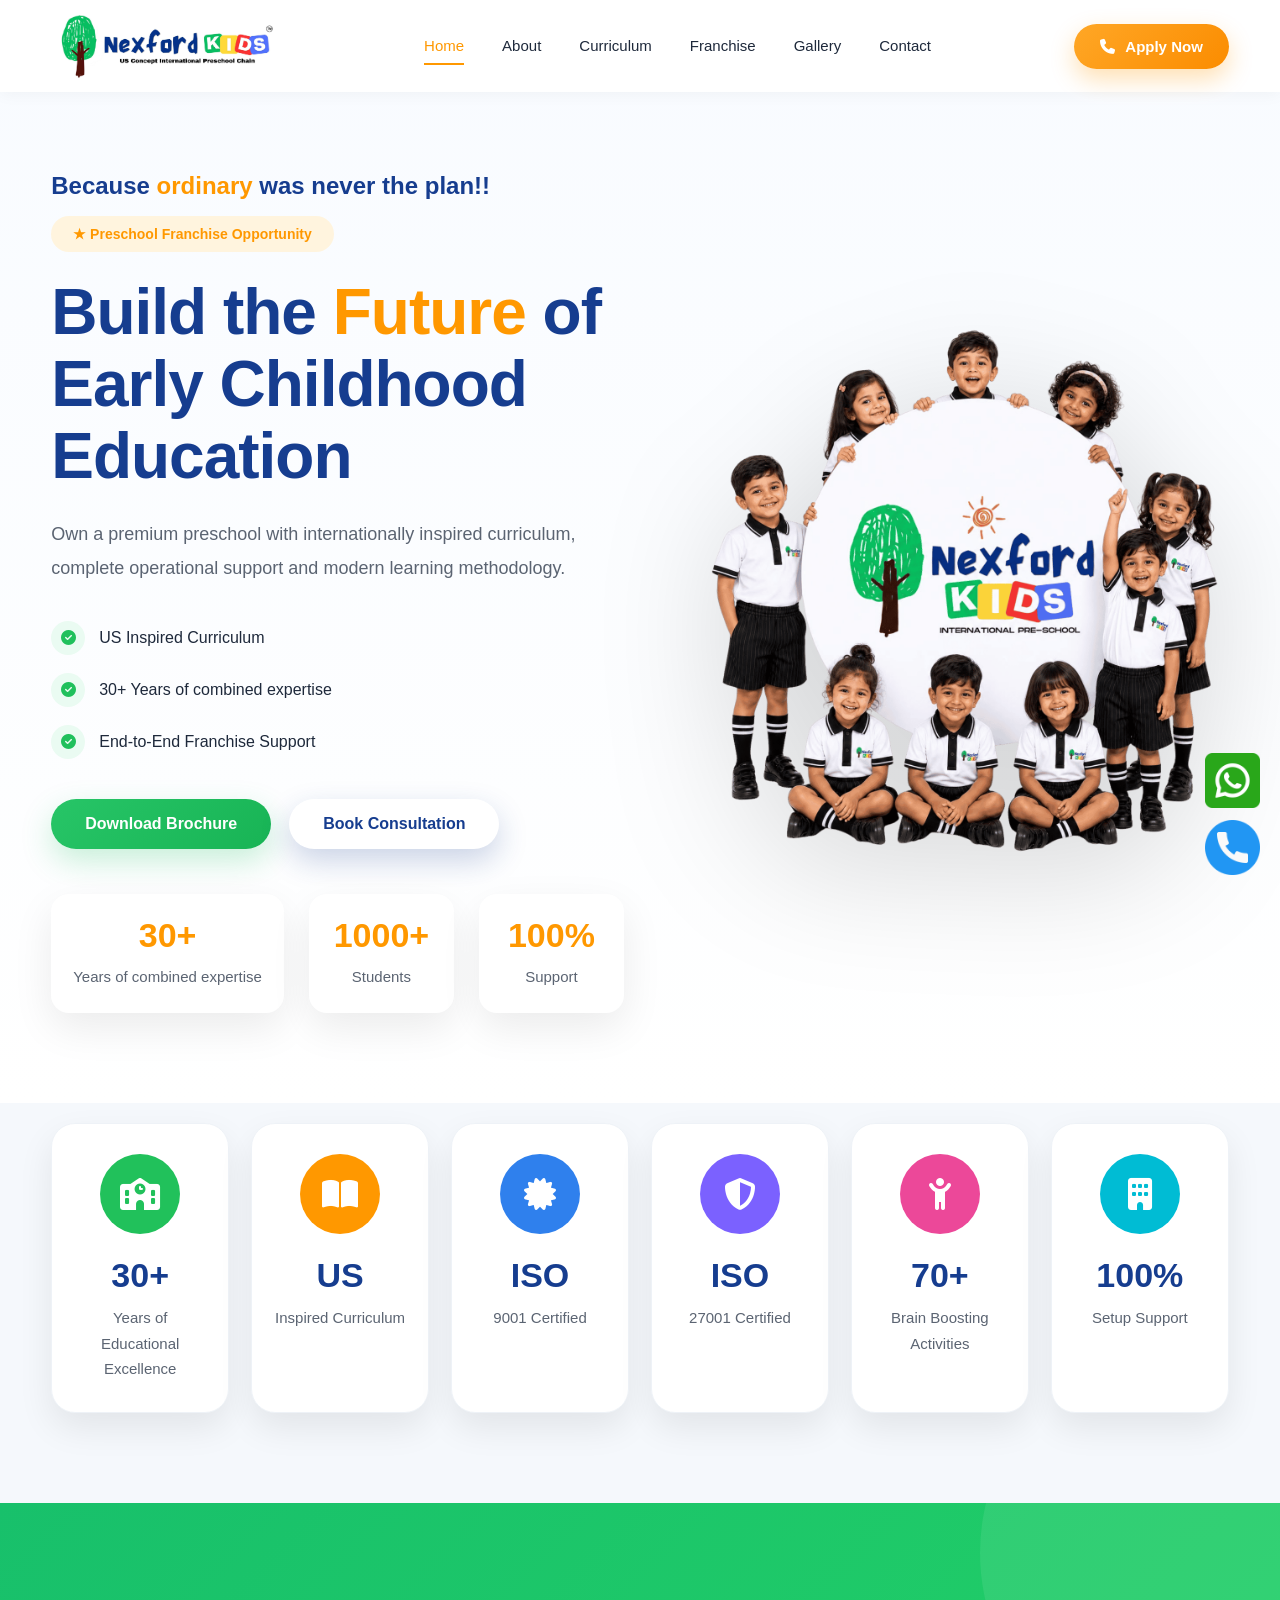
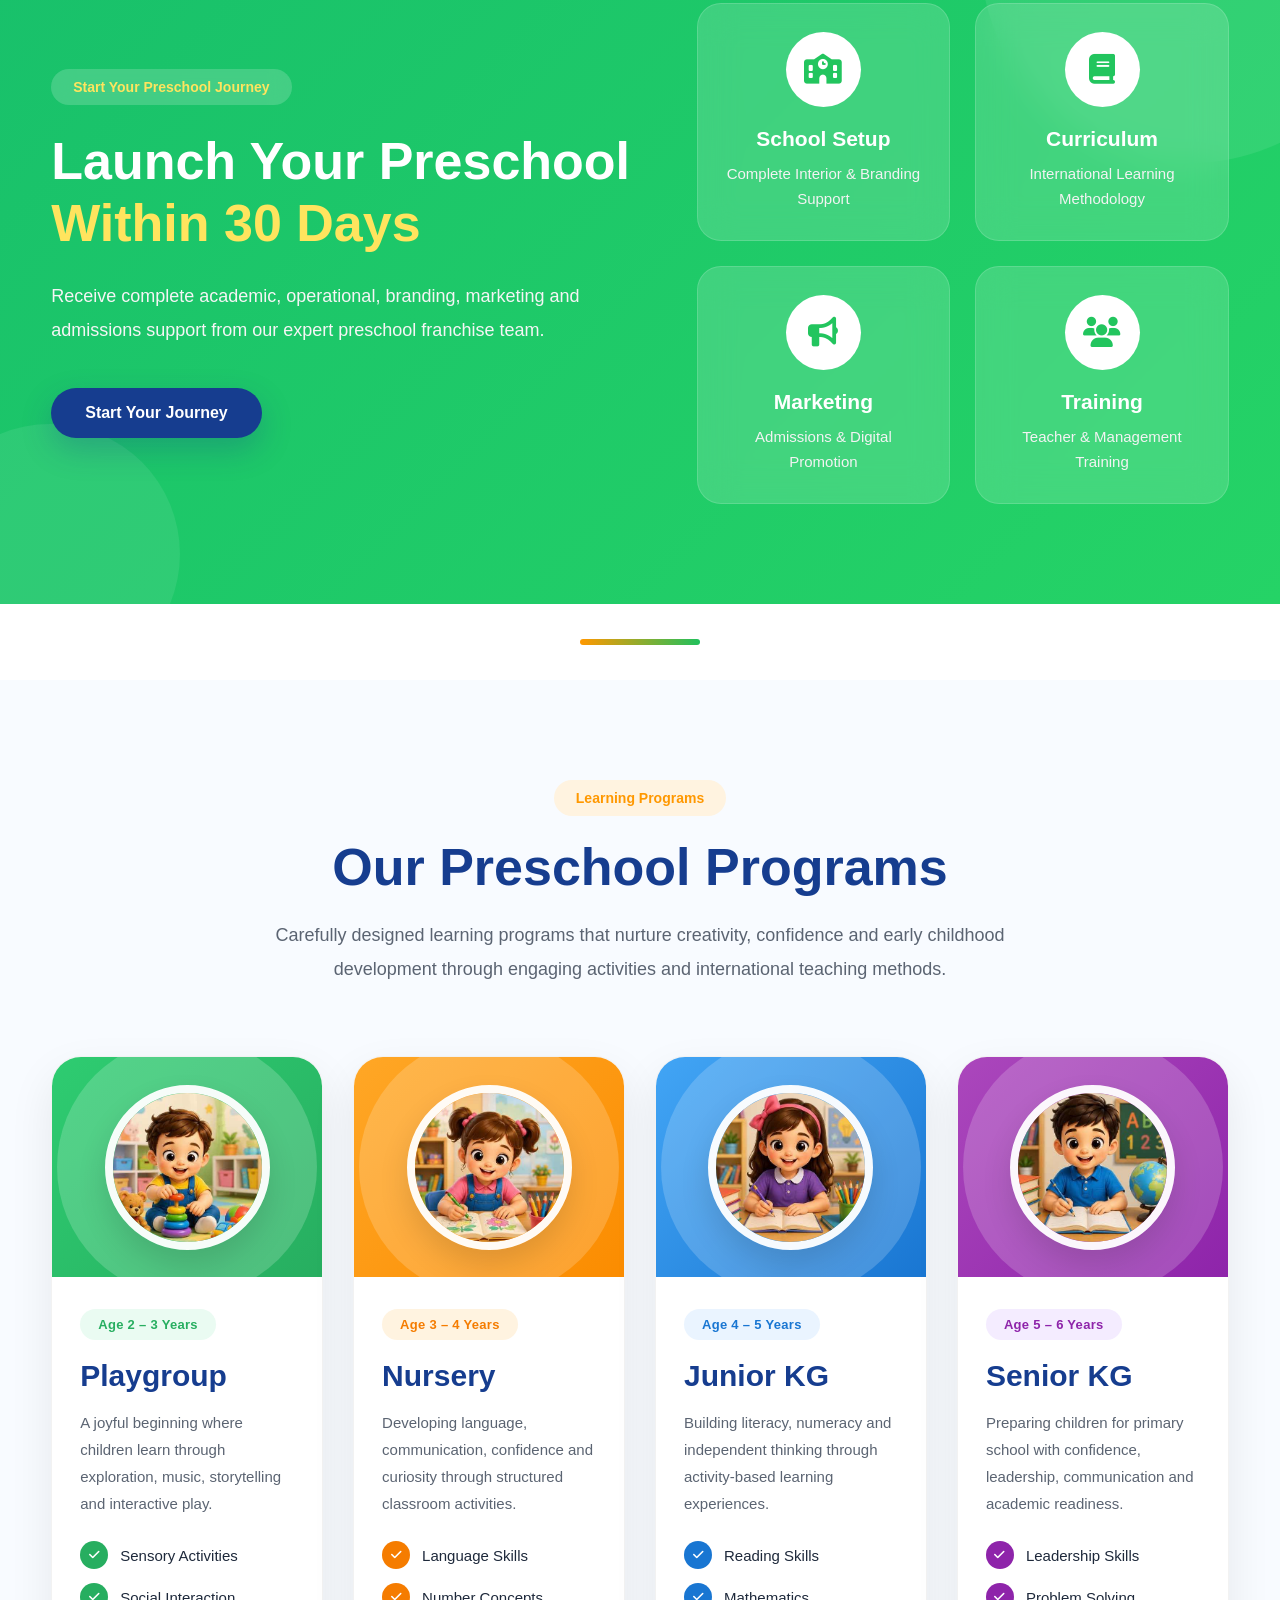
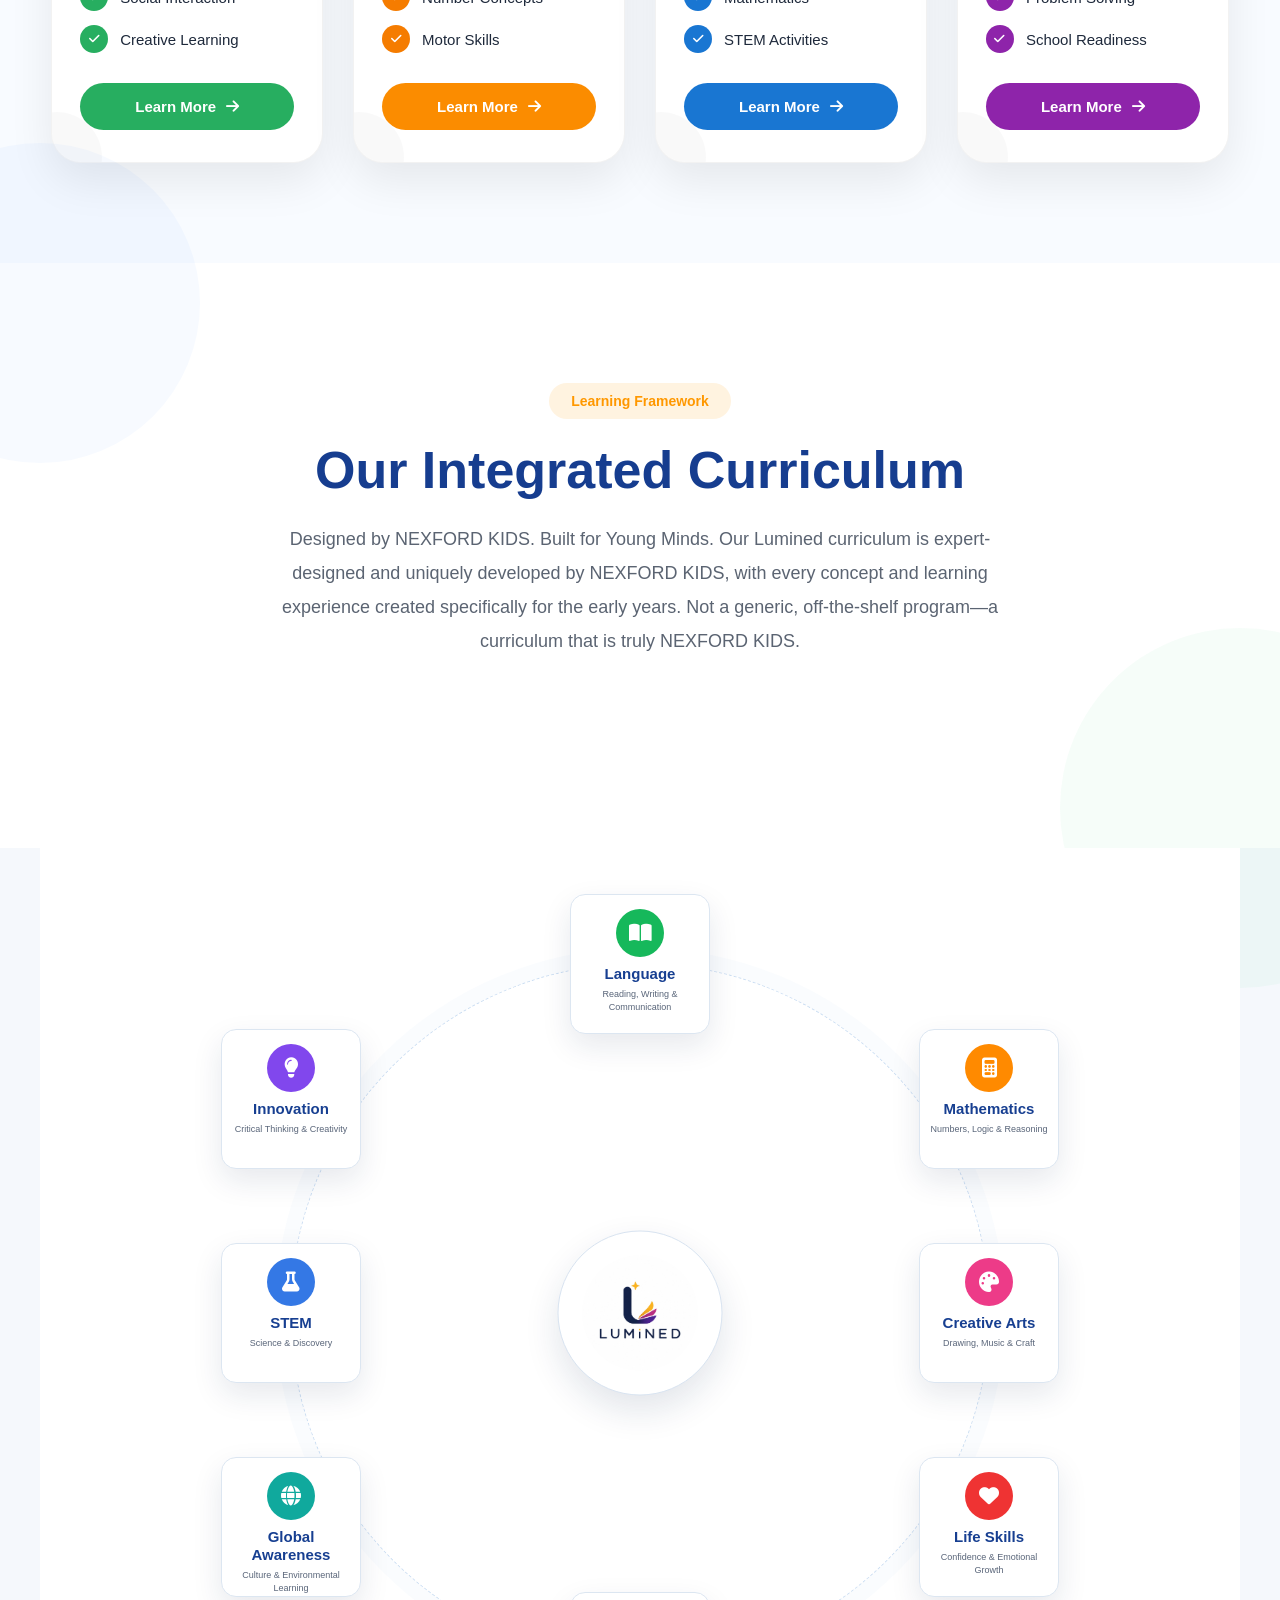
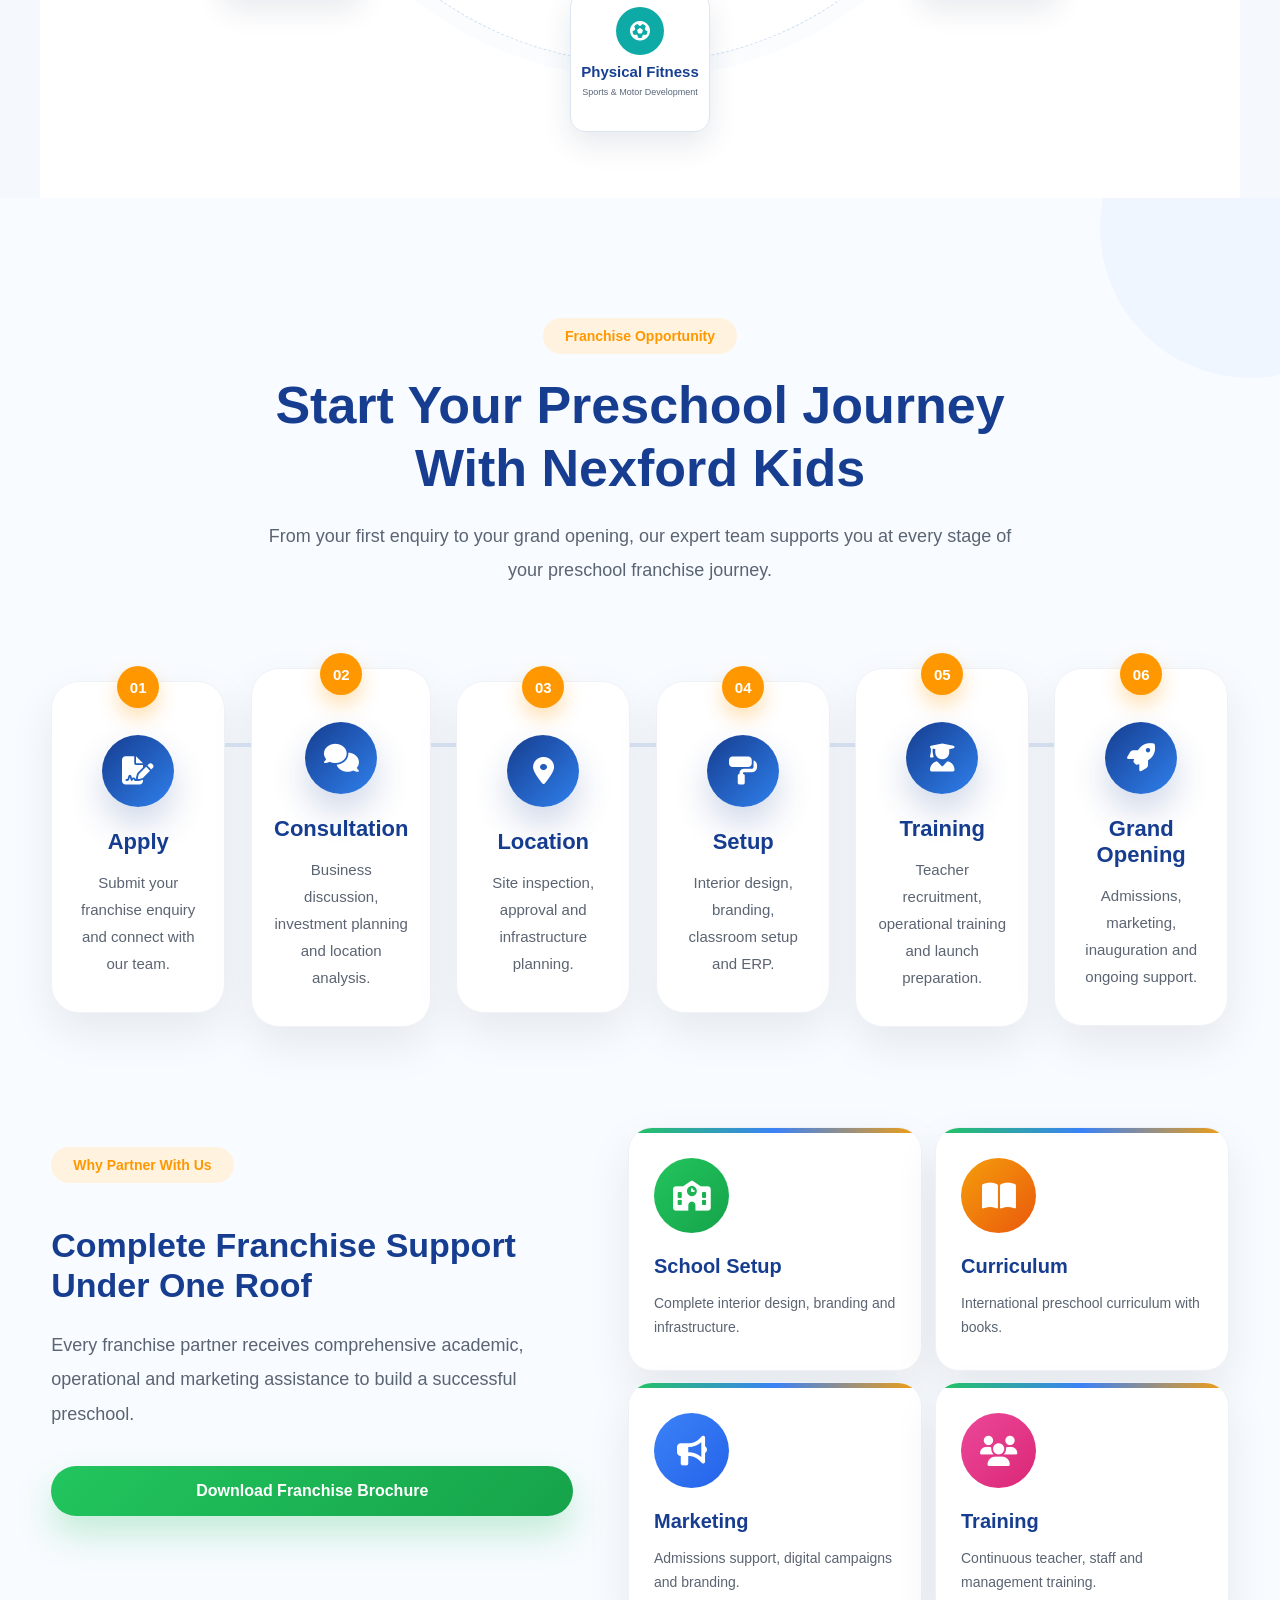
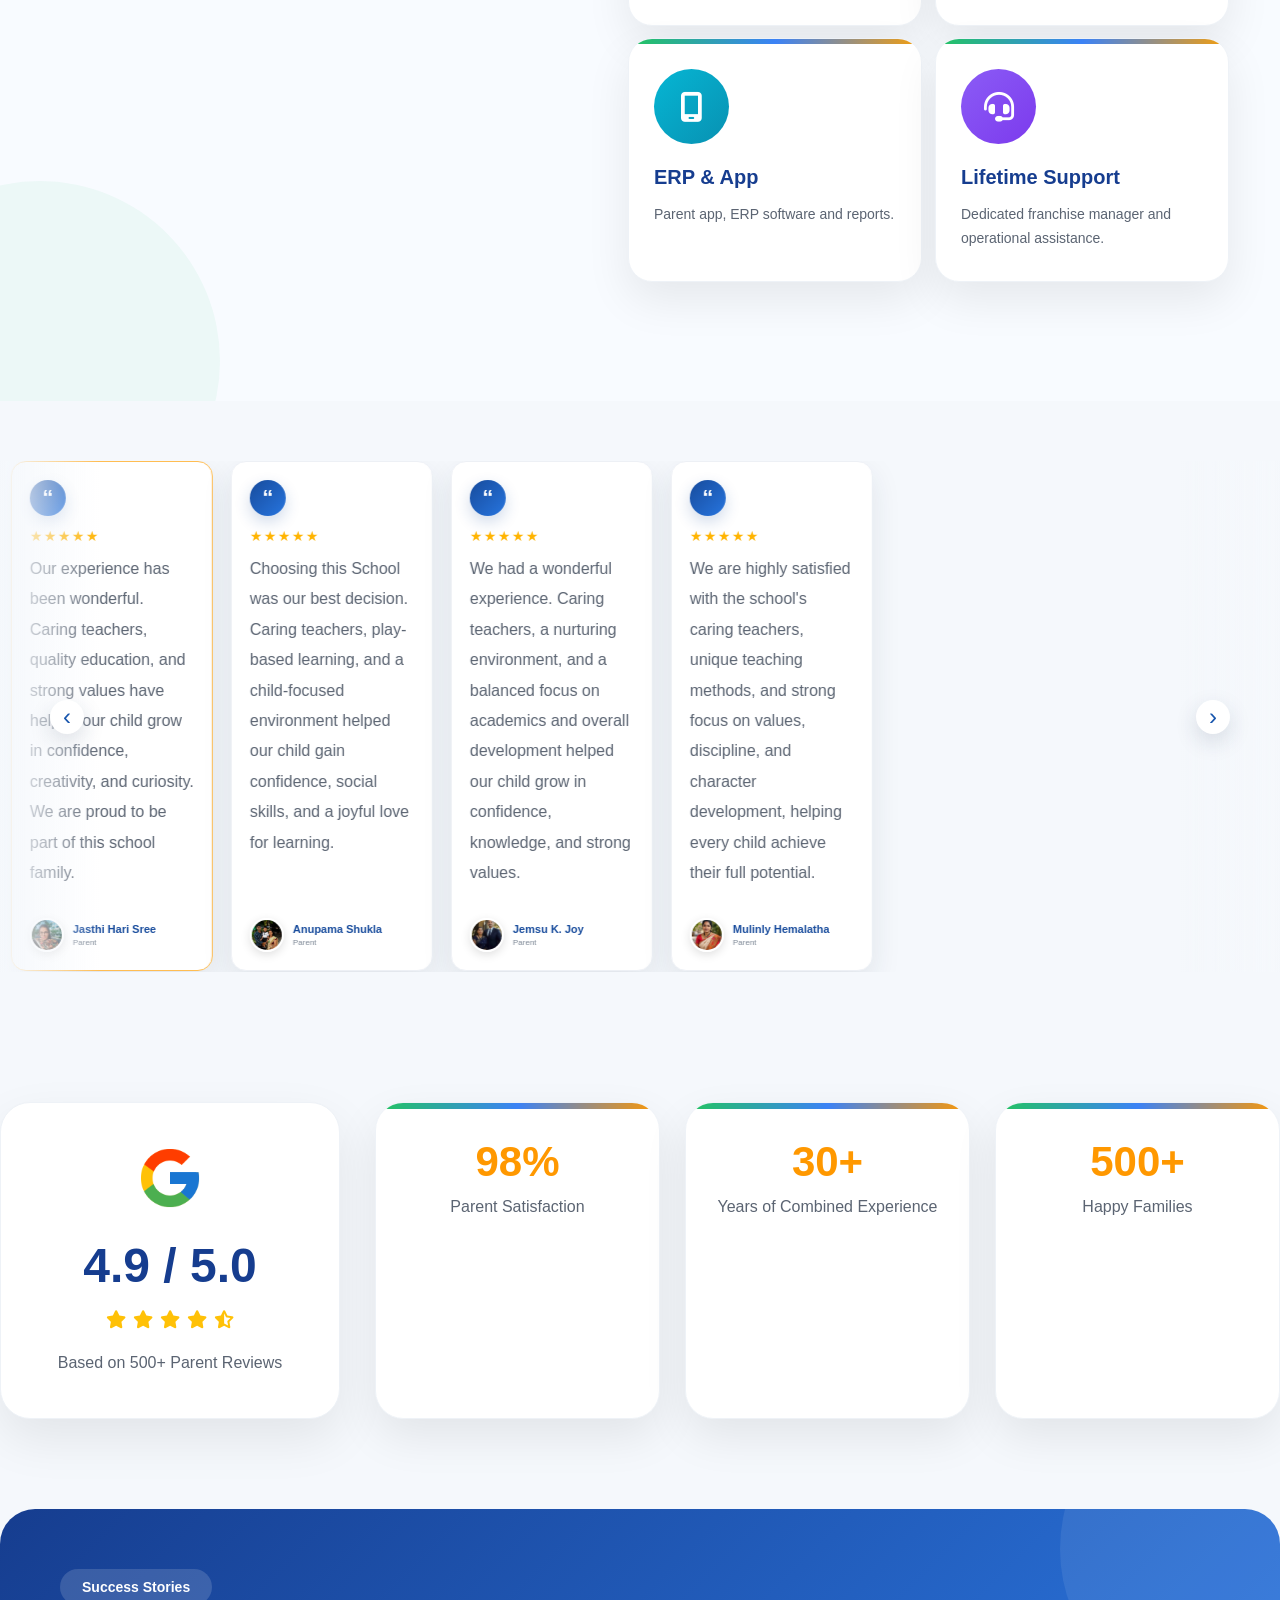
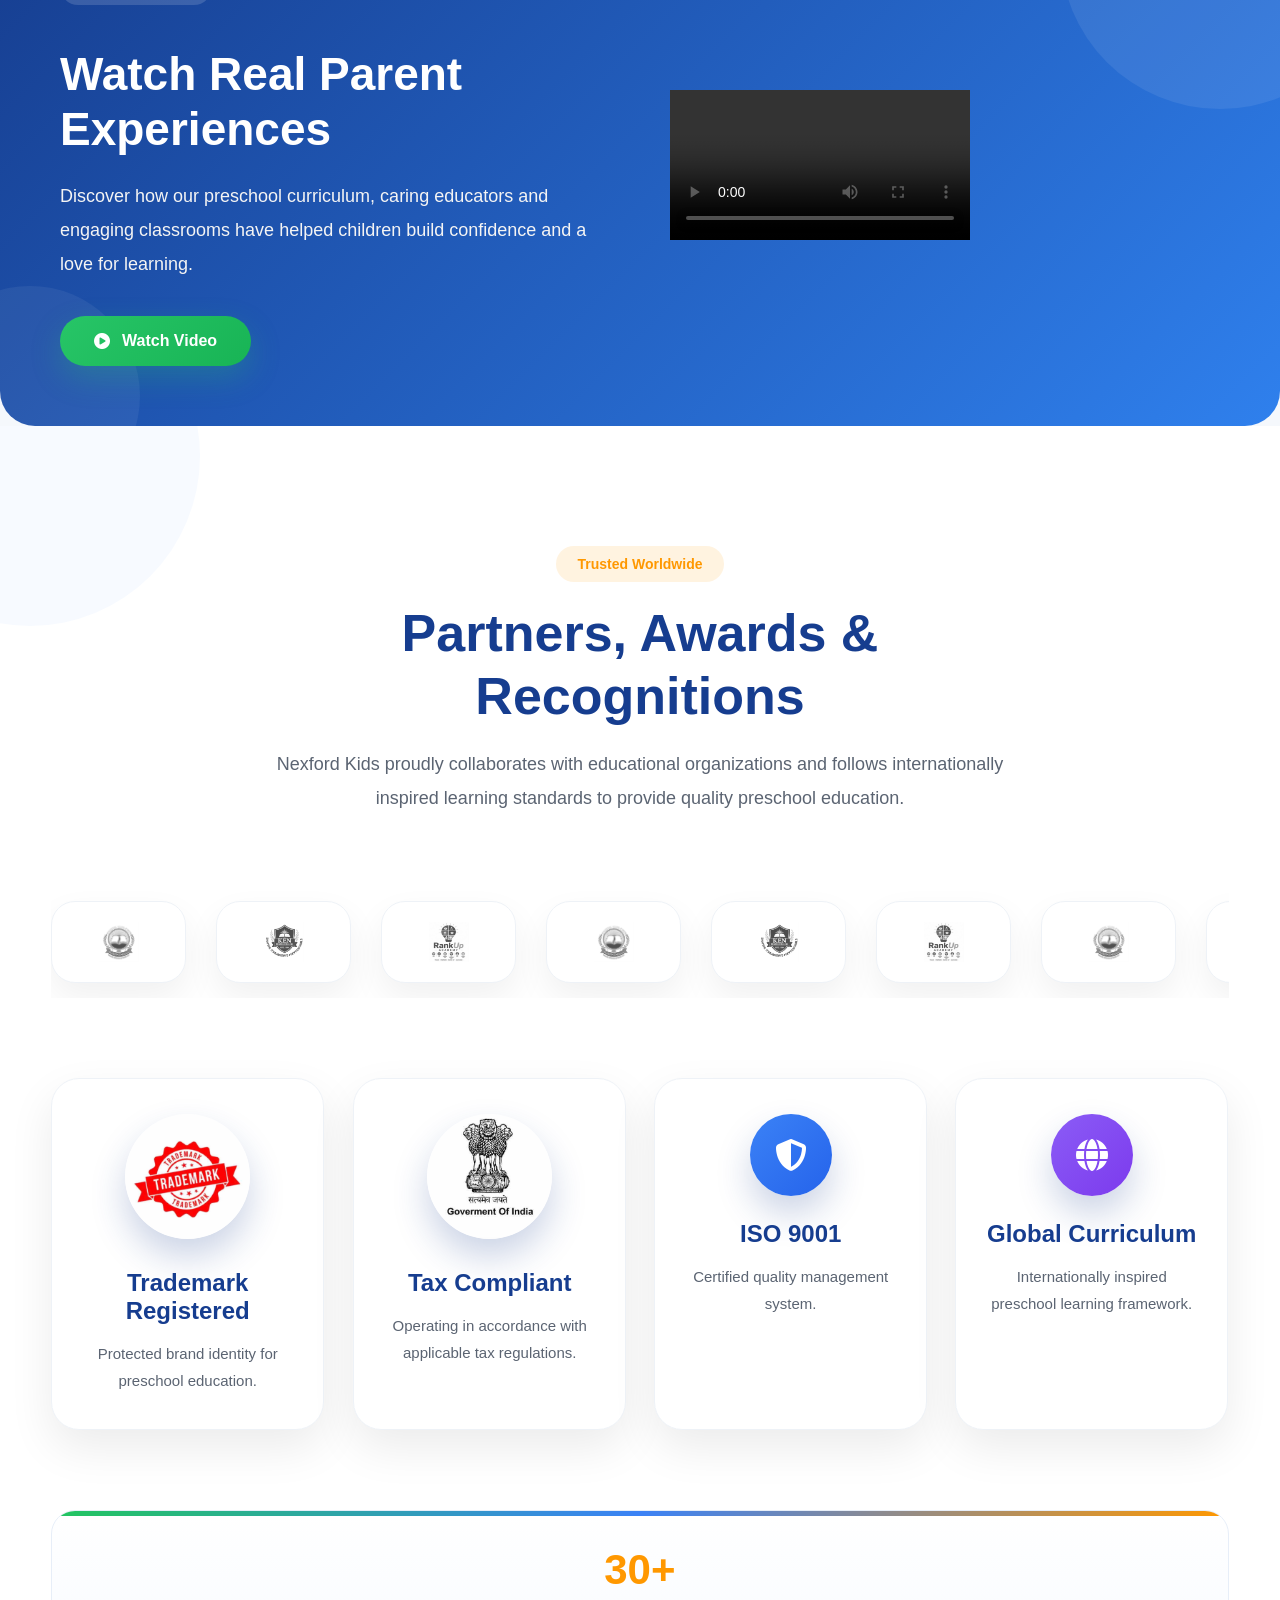
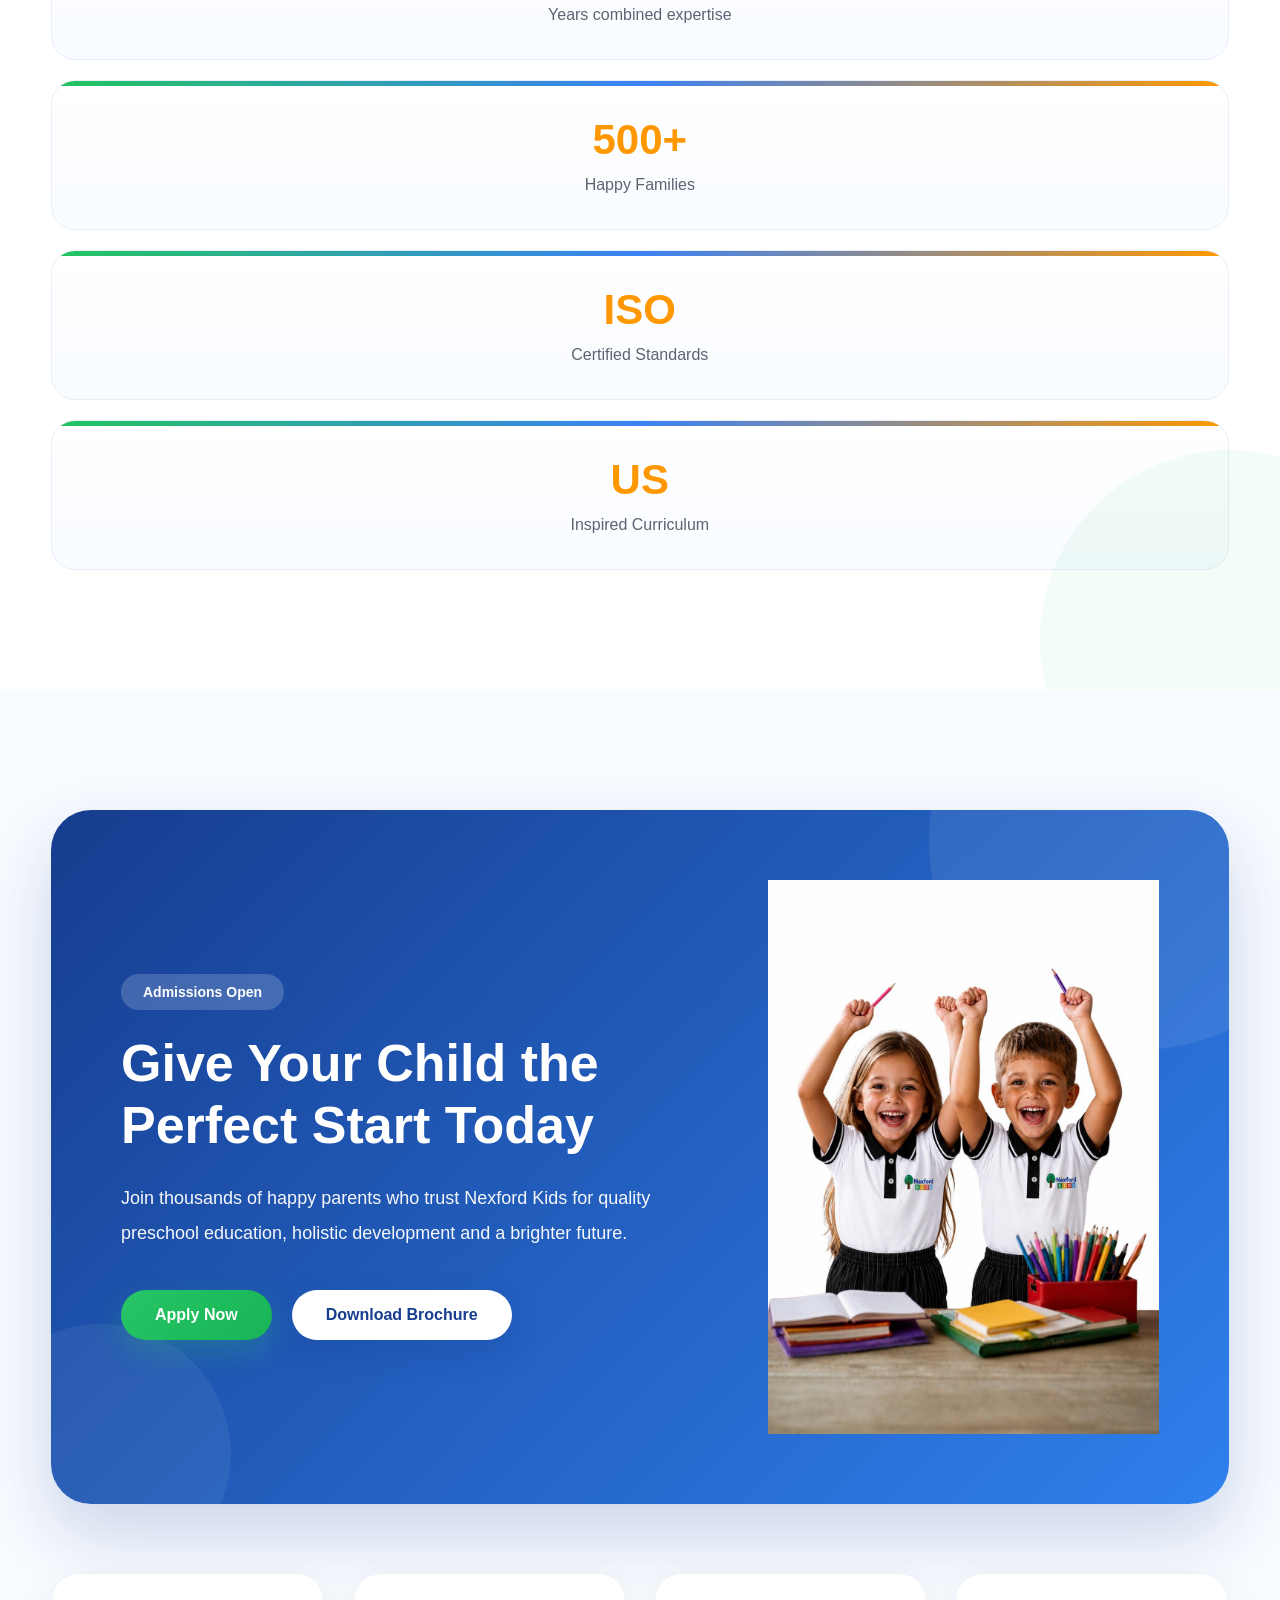
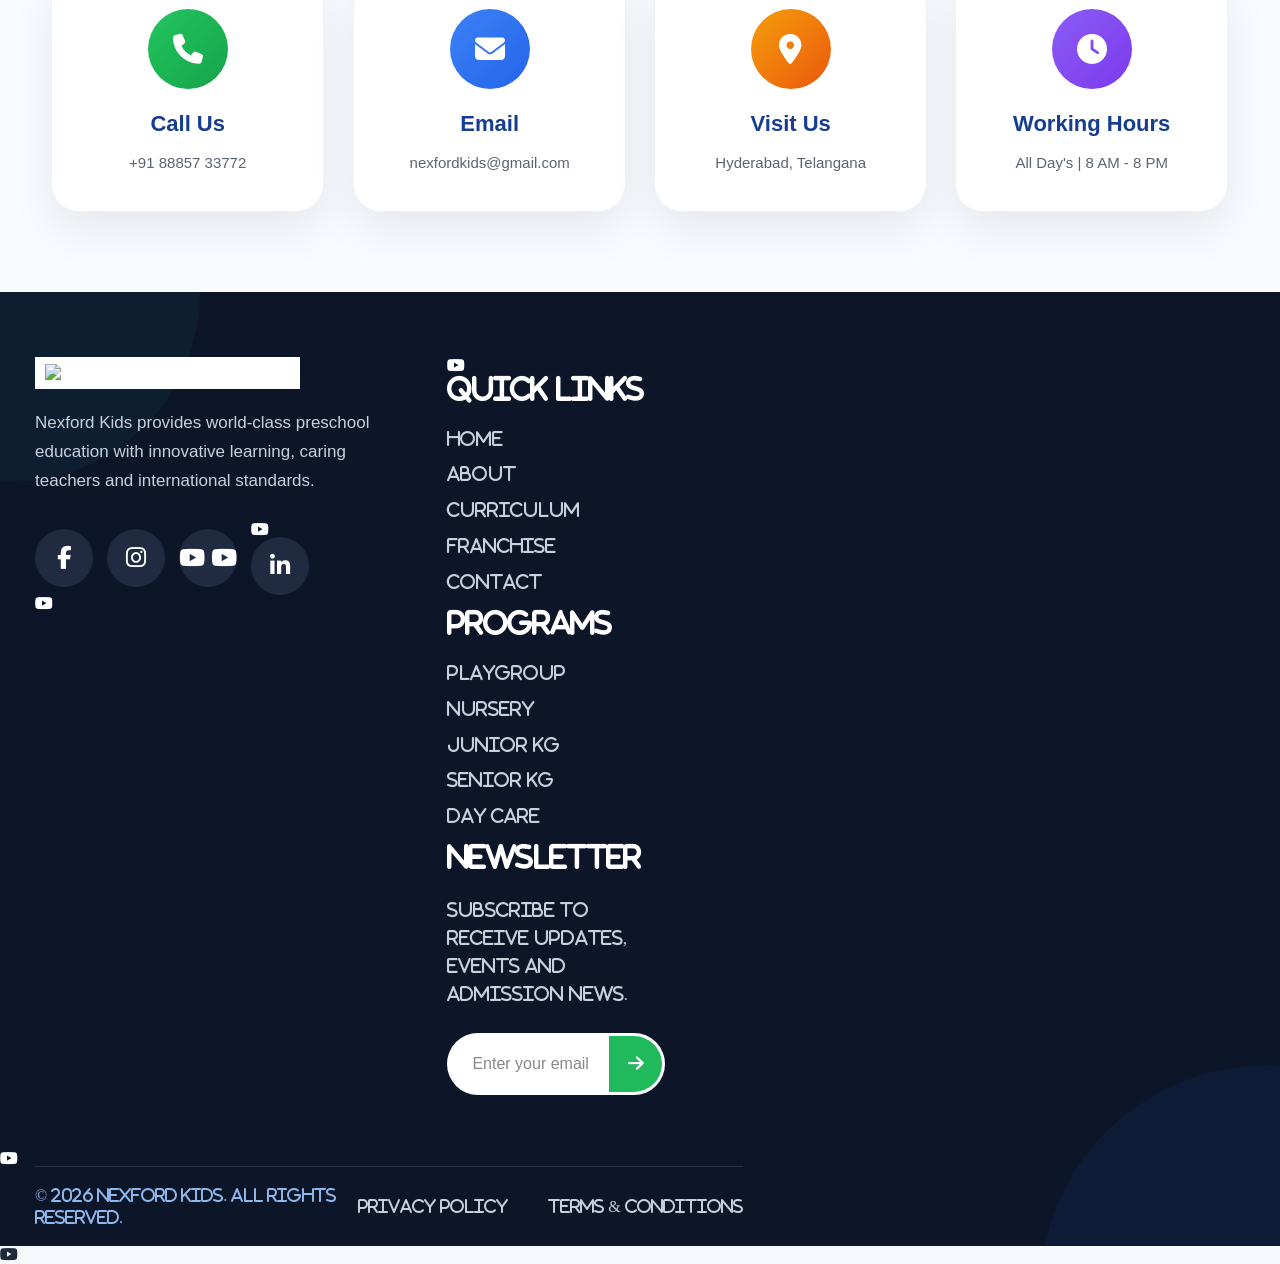
==== commit 7b6a6c89: "Update index.html" ====
--- a/index.html
+++ b/index.html
@@ -17109,7 +17109,7 @@
 
 
                     <a
-                        href="#"
+                        href="https://www.facebook.com/share/1E54j73Cj1/?mibextid=wwXIfr"
                         aria-label="Facebook"
                     >
 
@@ -17121,7 +17121,7 @@
 
 
                     <a
-                        href="#"
+                        href="https://www.instagram.com/nexfordkids?igsi=cGZ1NHl6c2Y4MHo0&utm_source=qr"
                         aria-label="Instagram"
                     >
 
@@ -17133,7 +17133,7 @@
 
 
                     <a
-                        href="#"
+                        href="https://youtube.com/@nexfordkids?si=gv1fNV5lV9g1VR-l"><i class="fab fa-youtube"
                         aria-label="YouTube"
                     >
 
@@ -17145,7 +17145,7 @@
 
 
                     <a
-                        href="#"
+                        href="https://www.linkedin.com/in/deepakyadav-founder?utm_source=share_via&utm_content=profile&utm_medium=member_ios"
                         aria-label="LinkedIn"
                     >
 
@@ -17193,8 +17193,8 @@
 
 
                     <li>
-                        <a href="programs.html">
-                            Programs
+                        <a href="curriculum.html">
+                            Curriculum
                         </a>
                     </li>
 
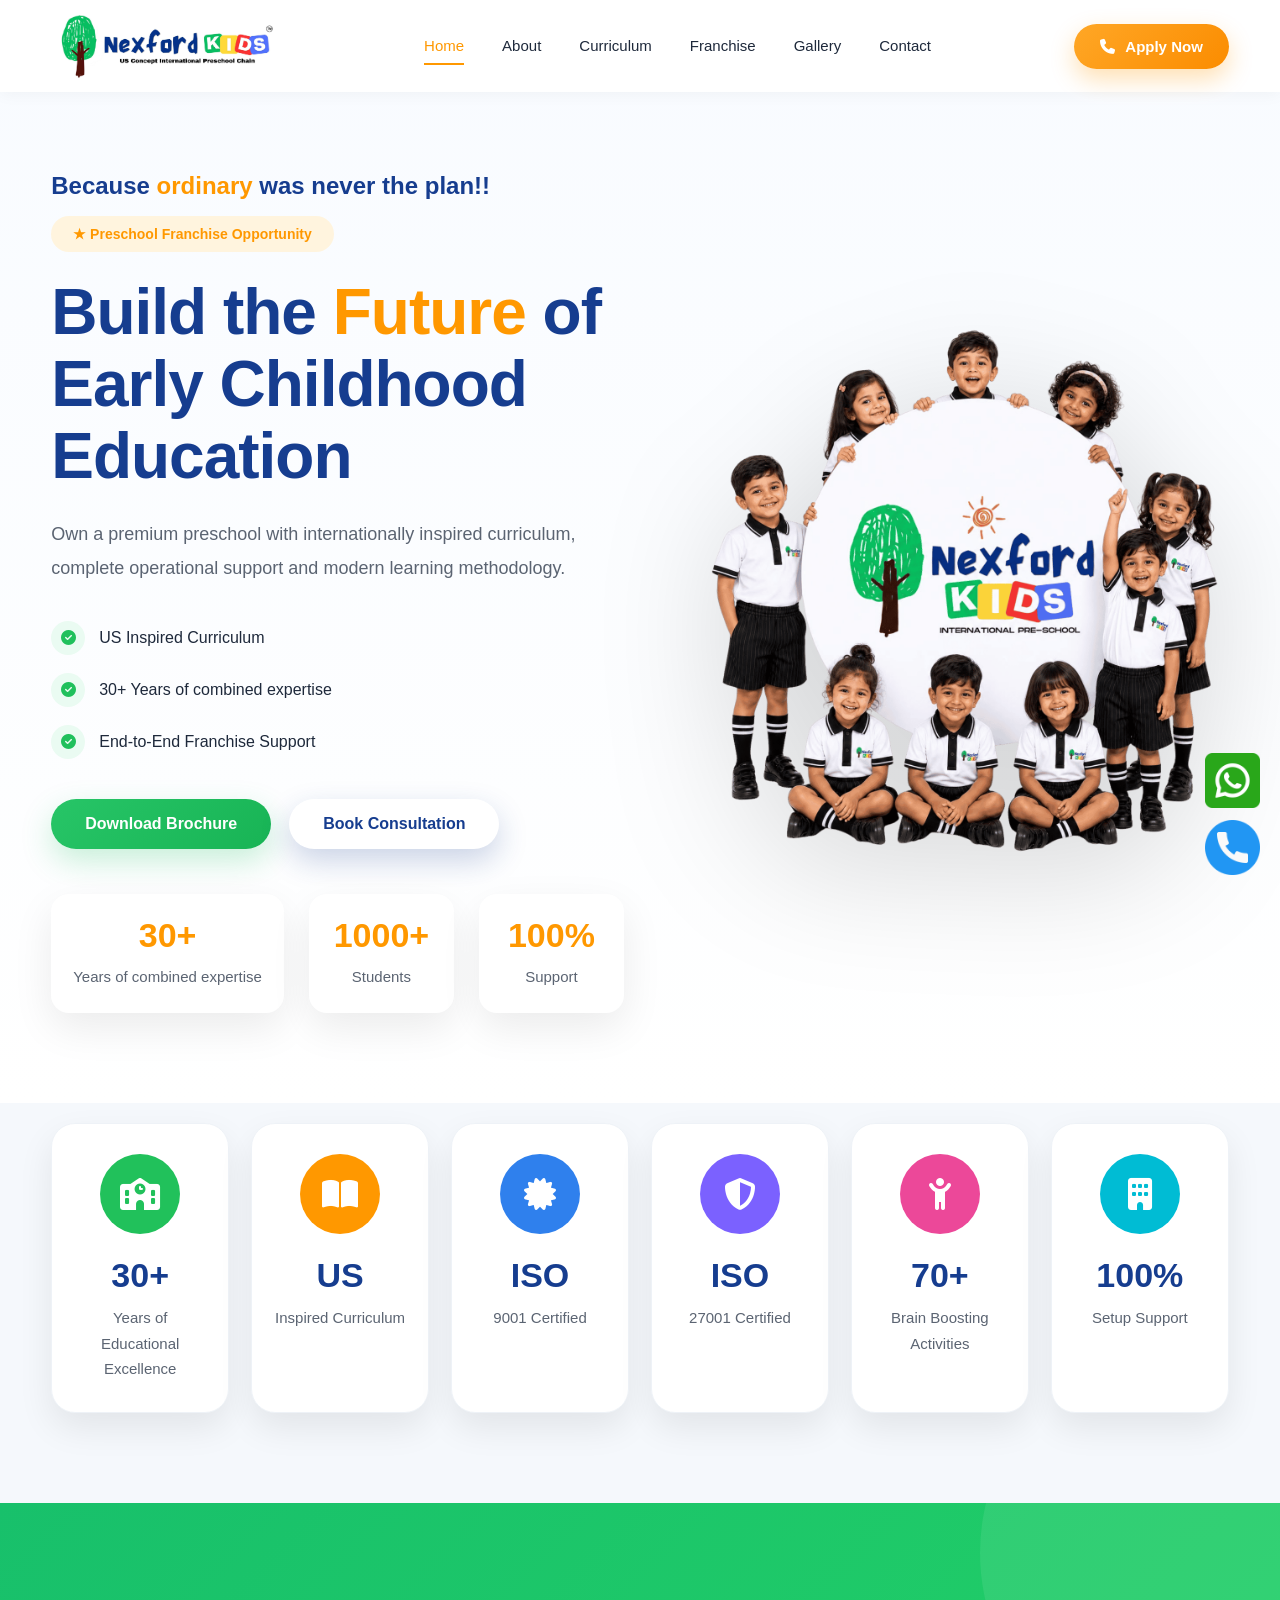
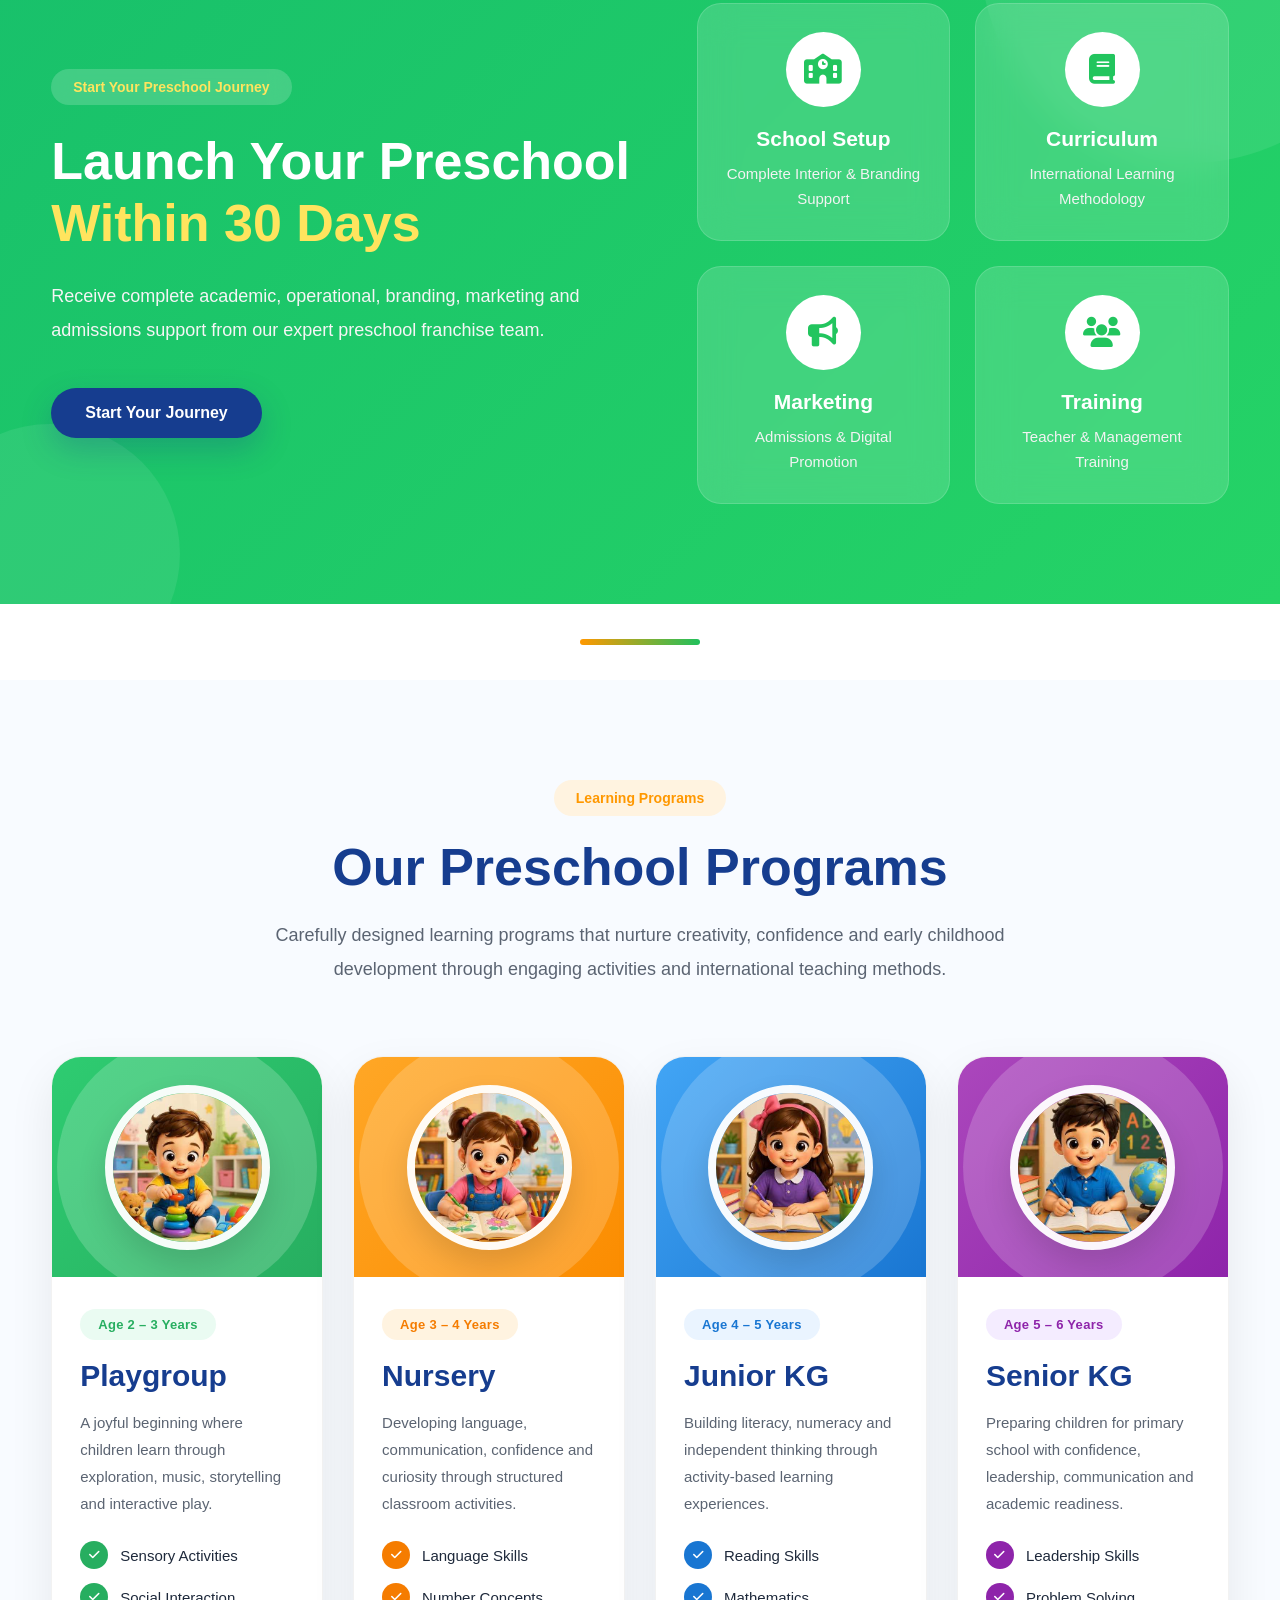
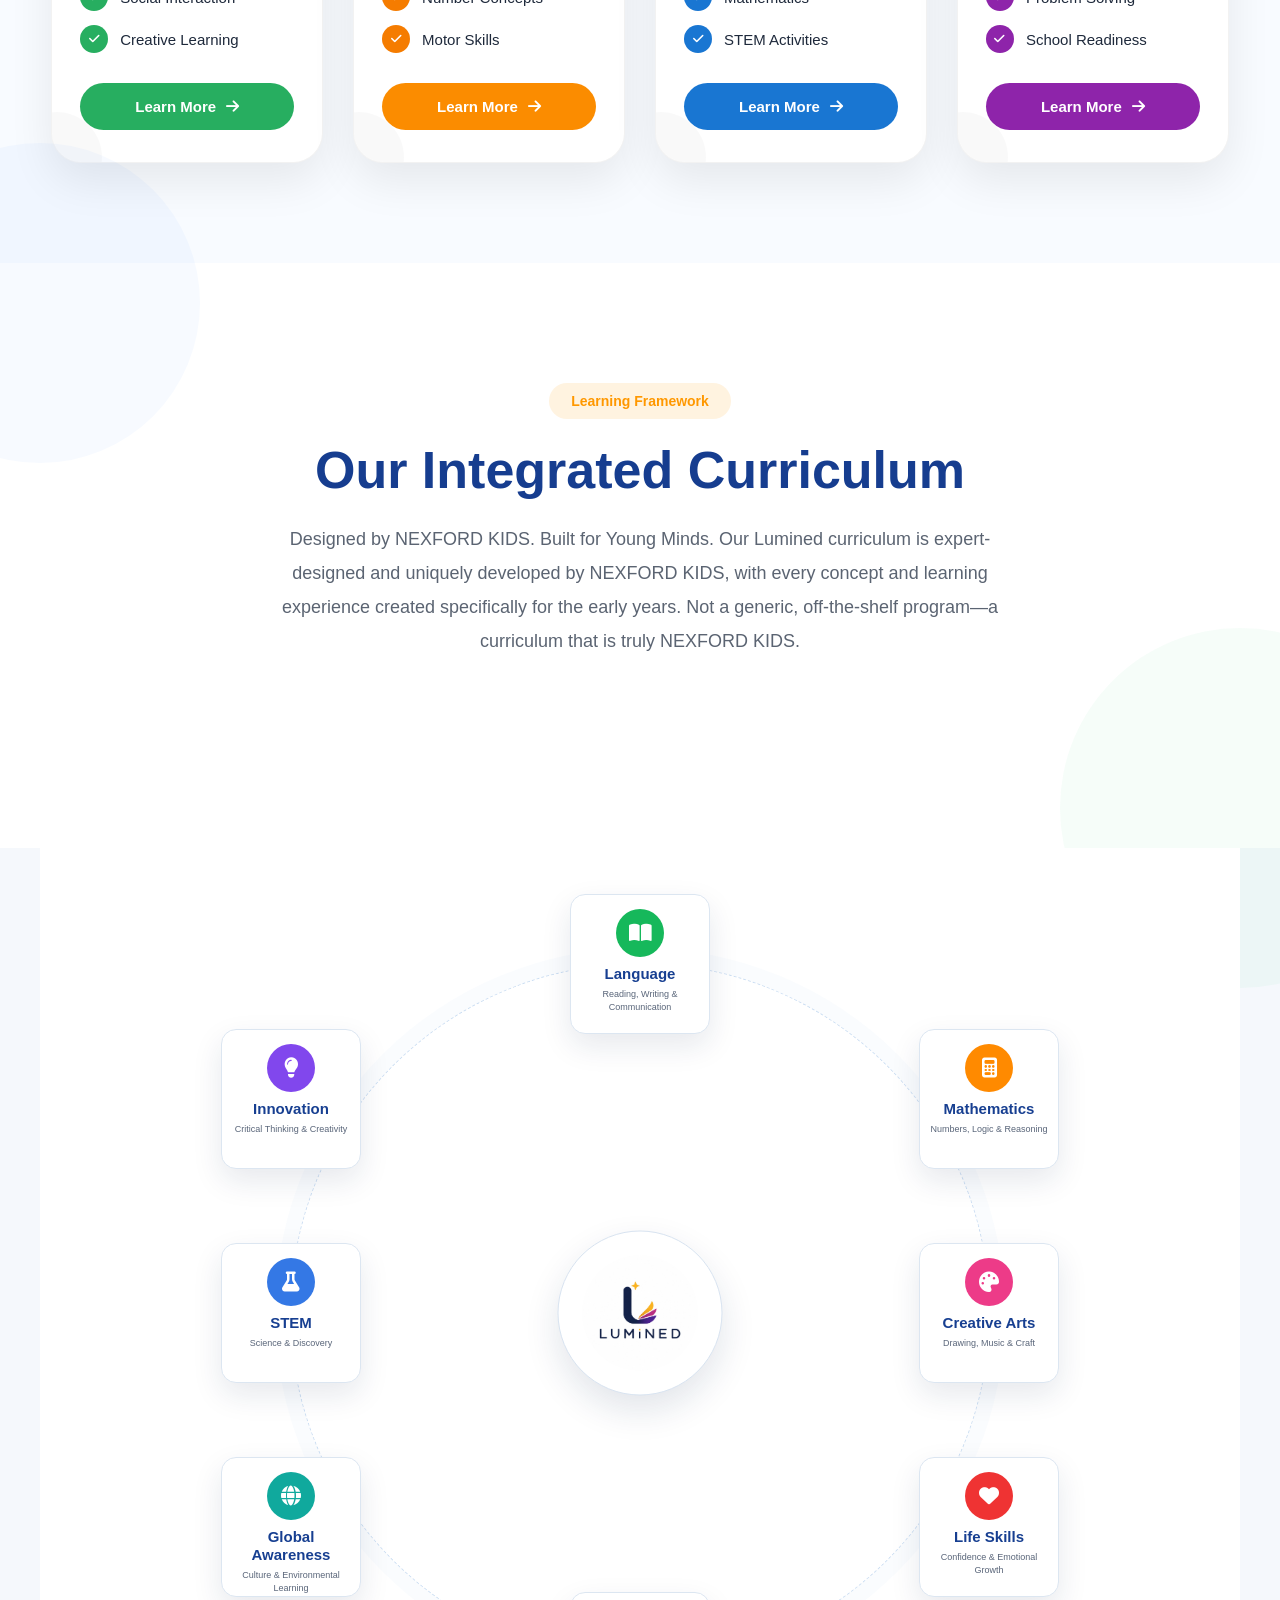
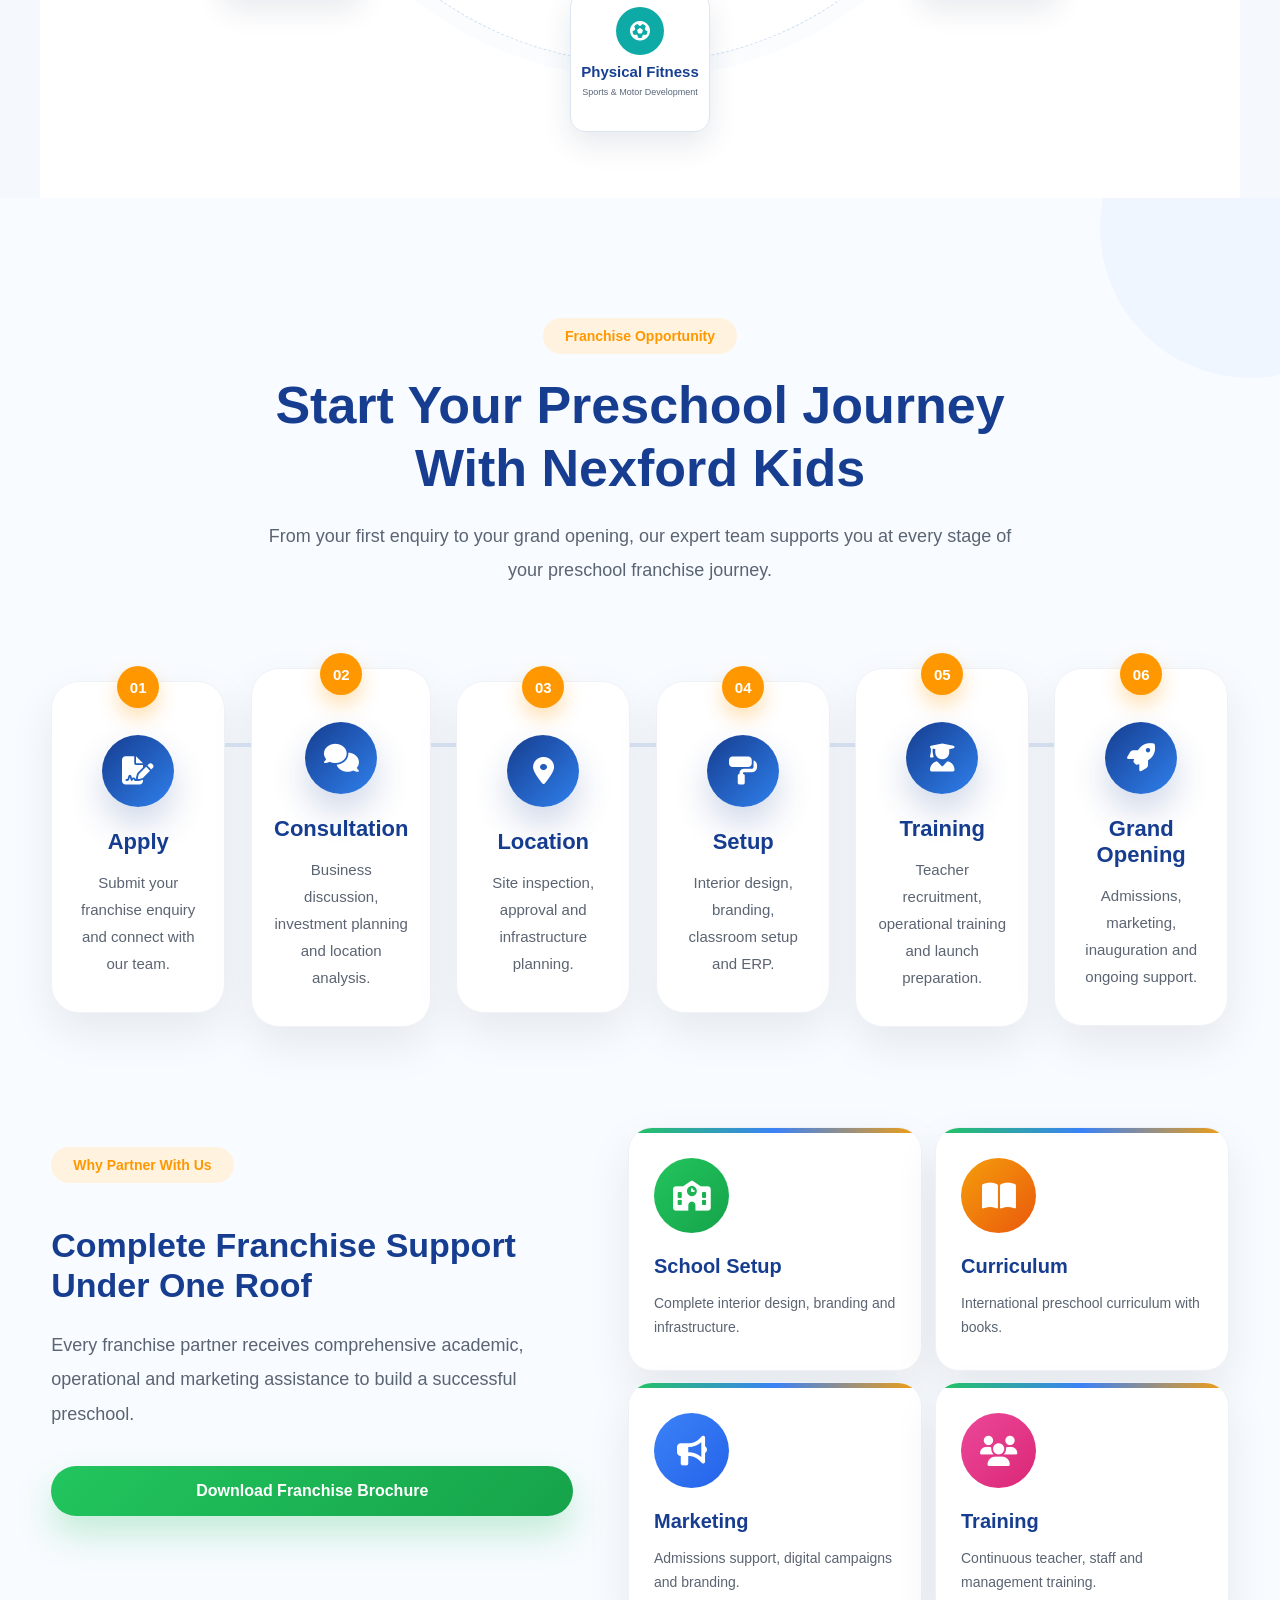
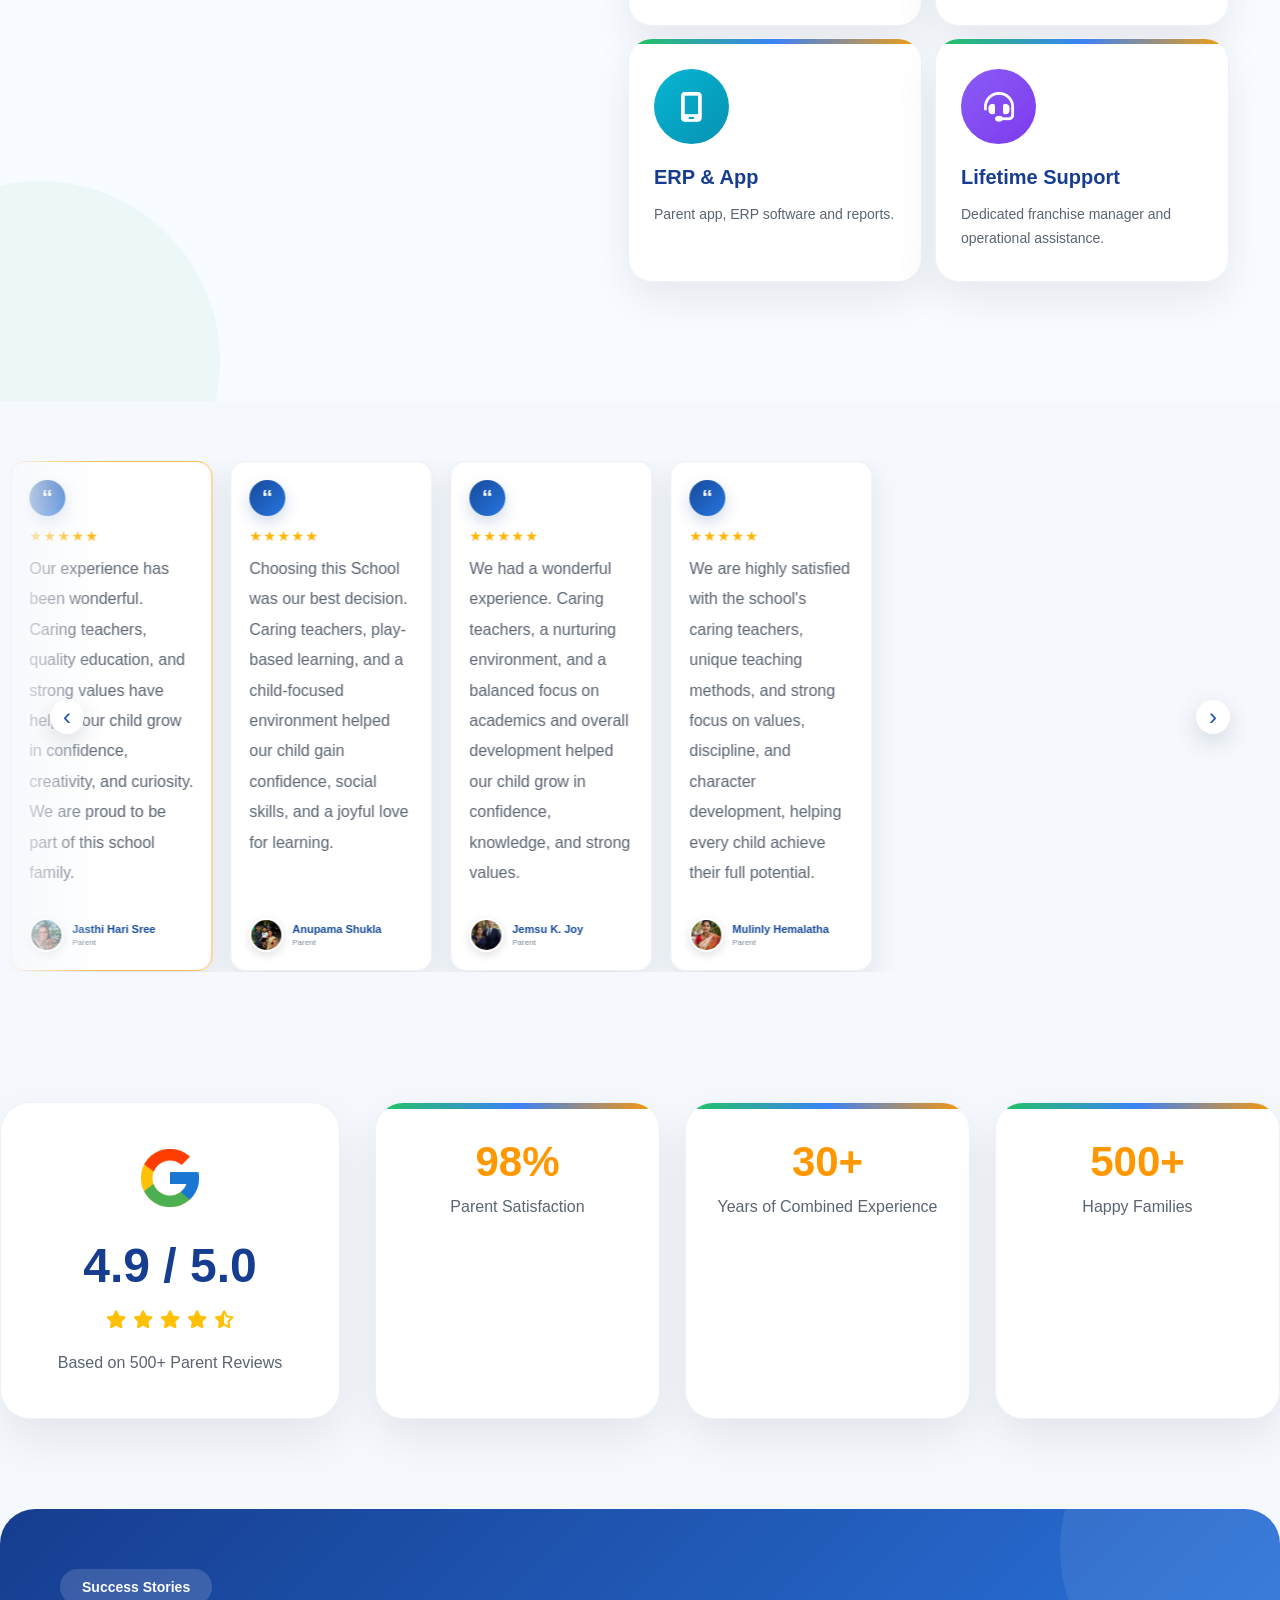
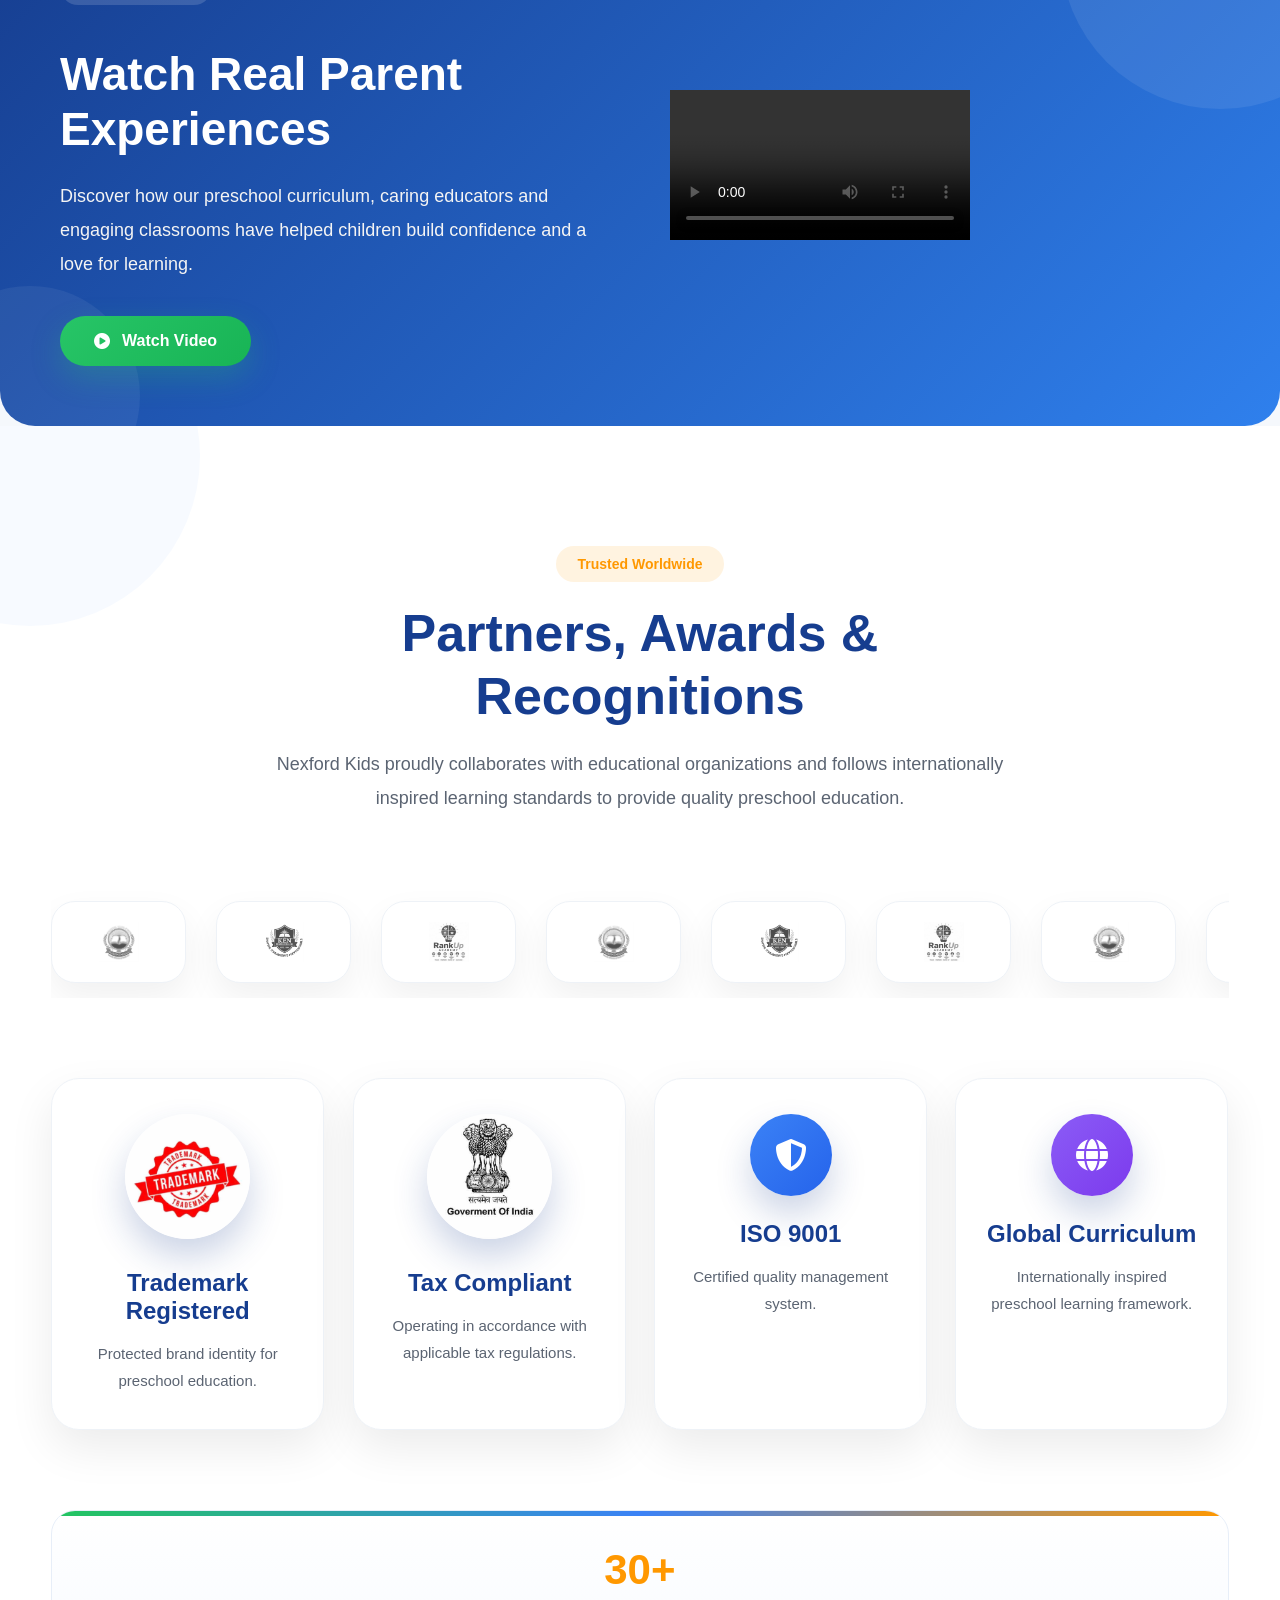
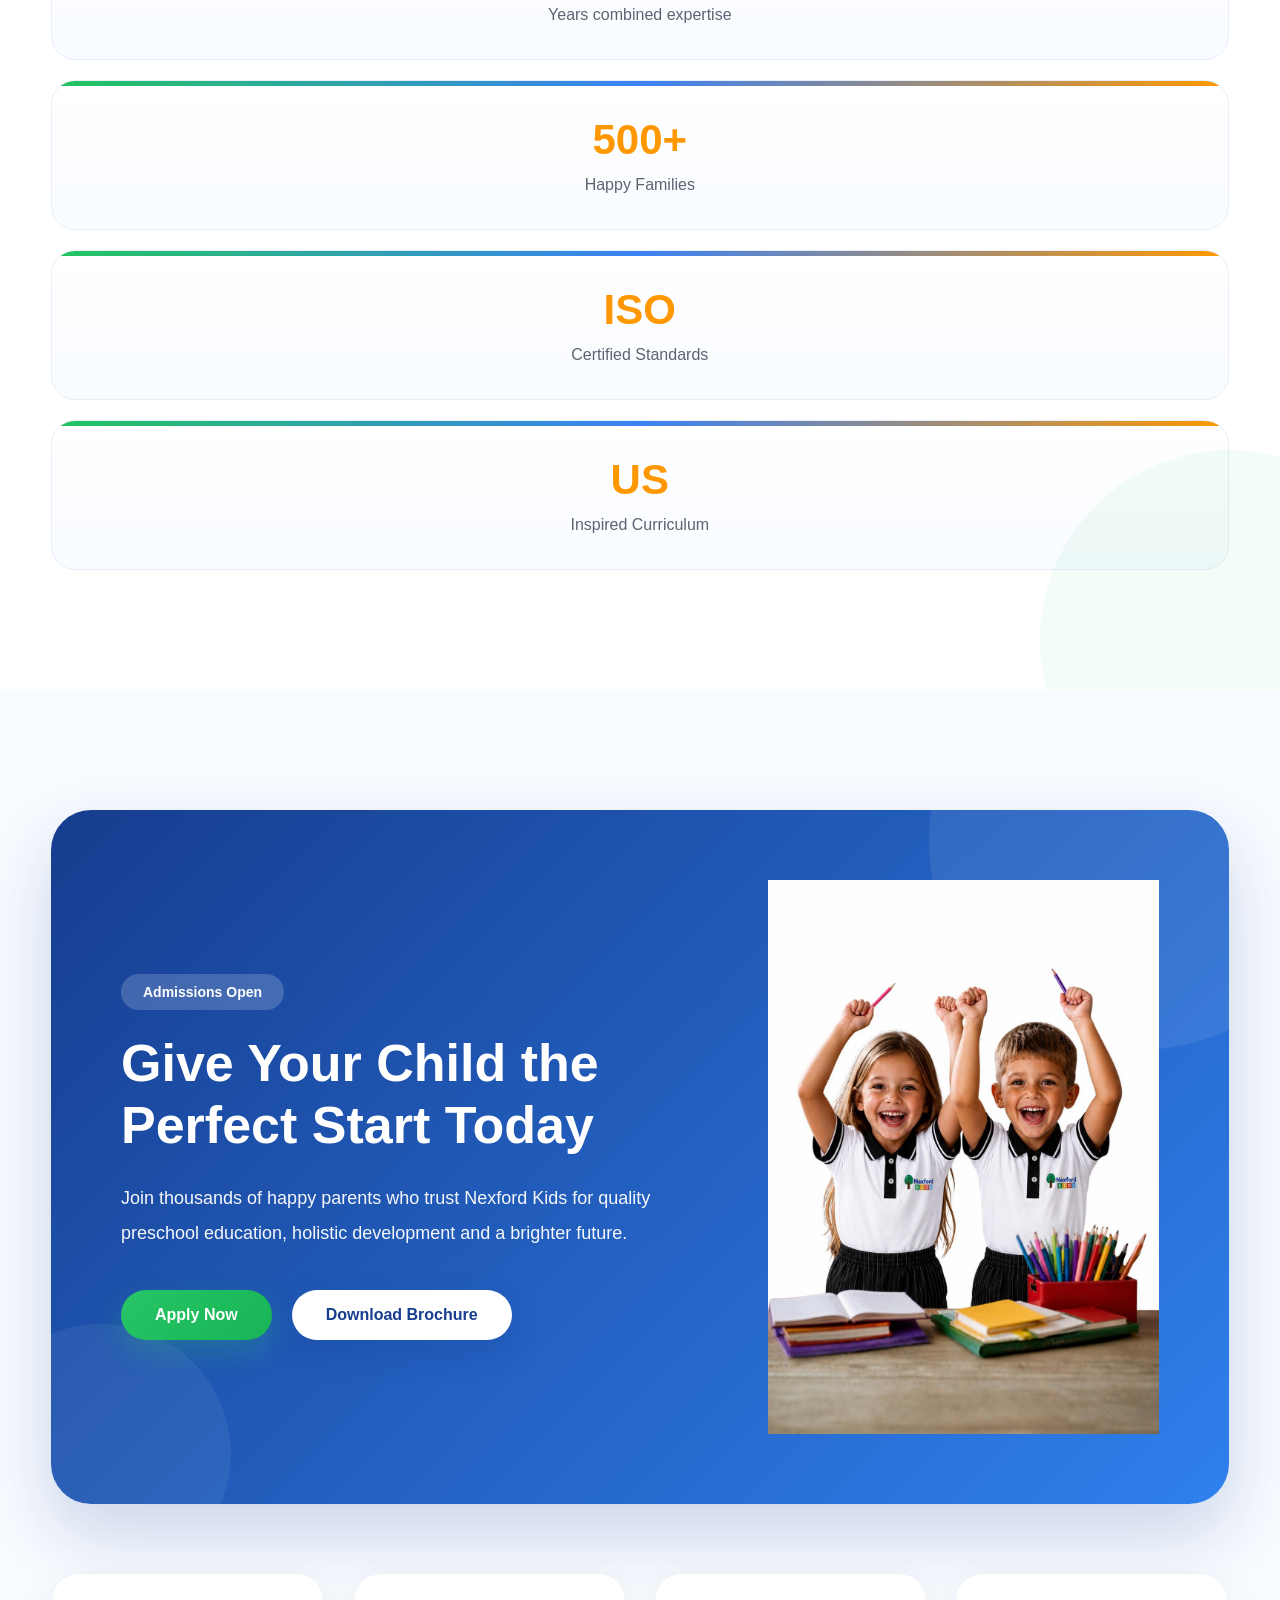
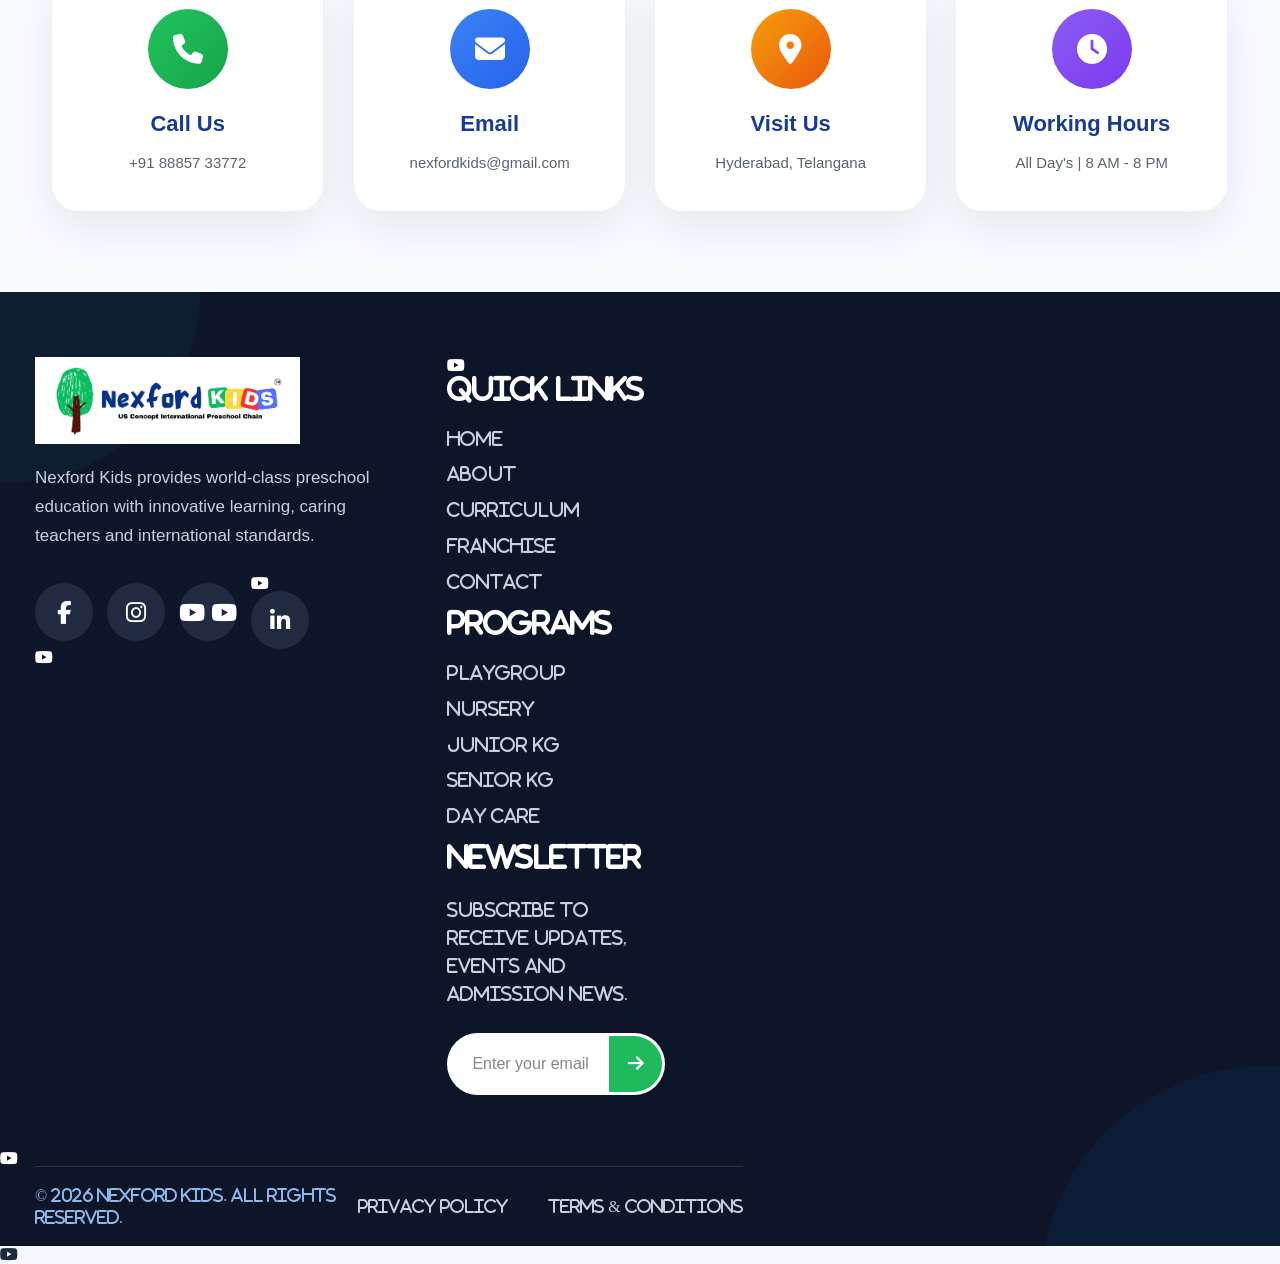
==== commit 48e758e0: "Update index.html" ====
--- a/index.html
+++ b/index.html
@@ -17087,7 +17087,7 @@
 
                     <!-- CHANGE THIS TO YOUR ACTUAL LOGO -->
                     <img
-                        src="logo.png"
+                        src="logo1.jpeg"
                         alt="Nexford Kids Logo"
                     >
 
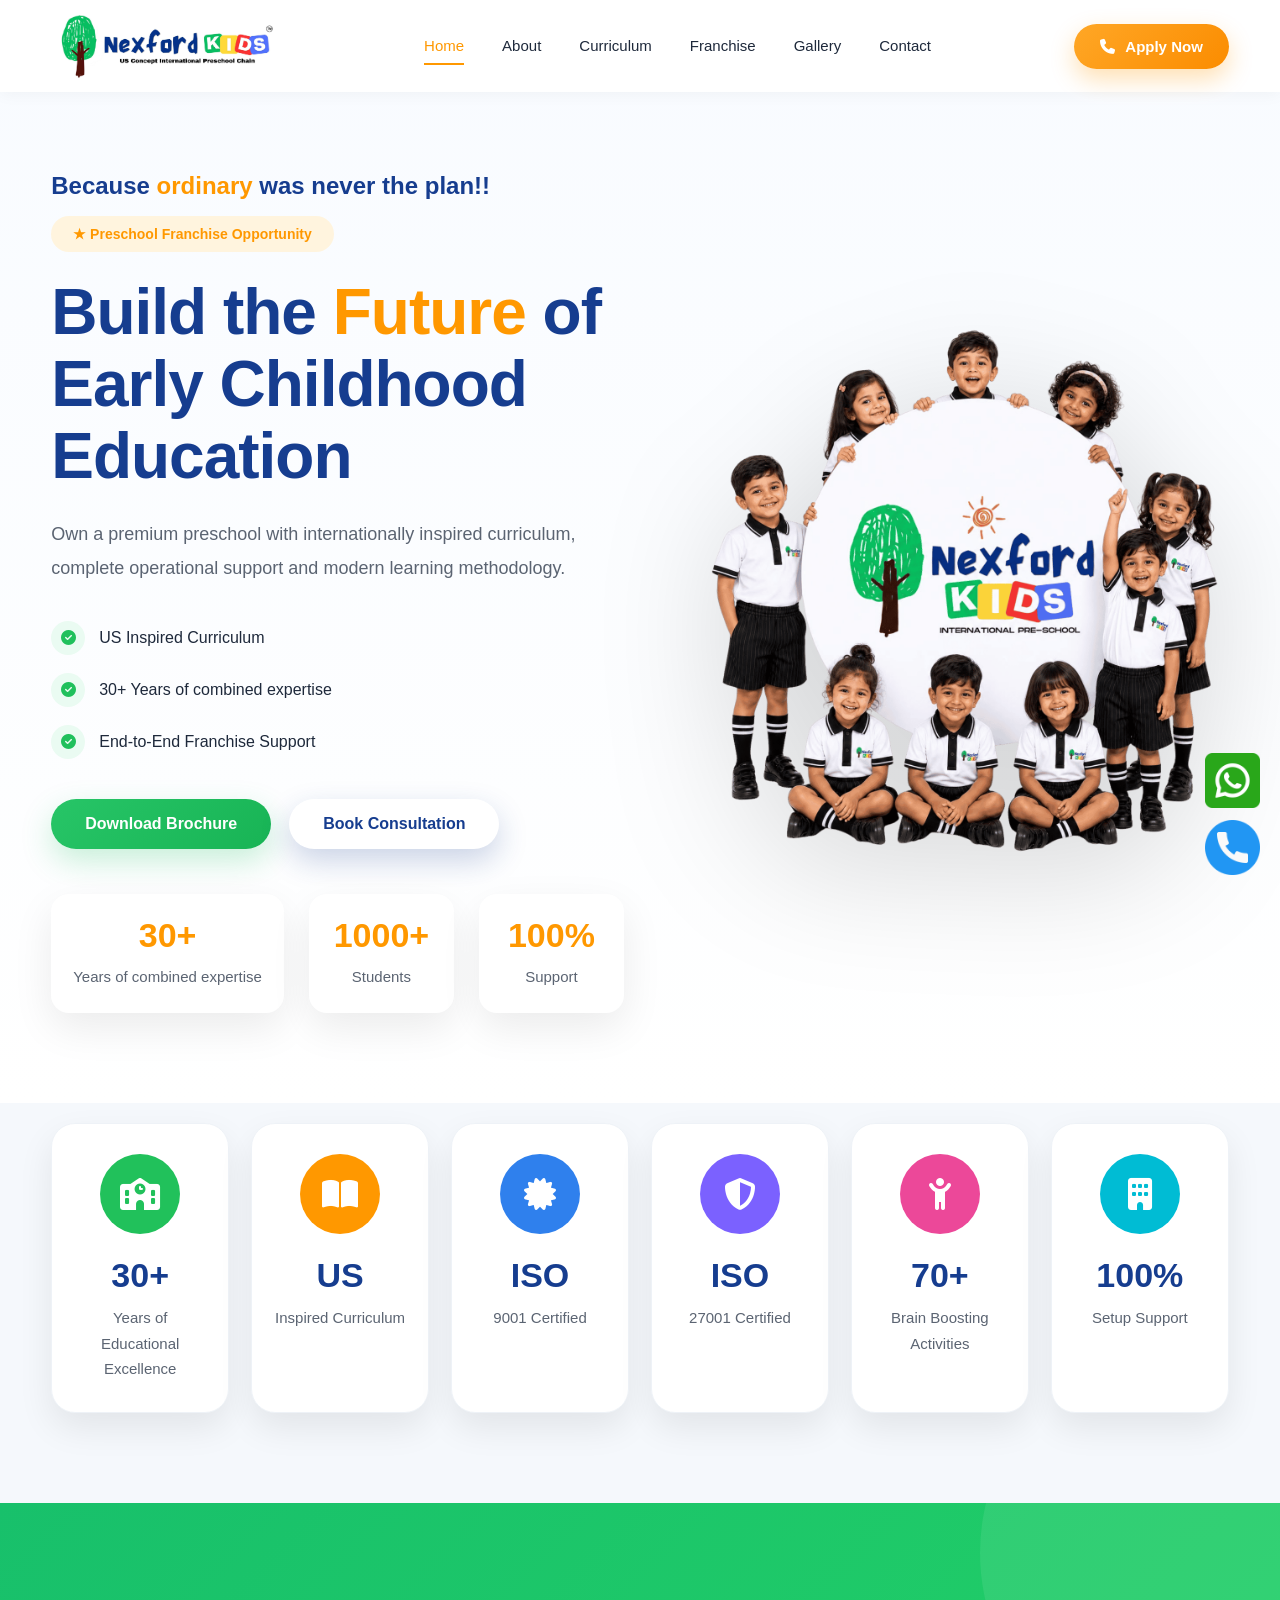
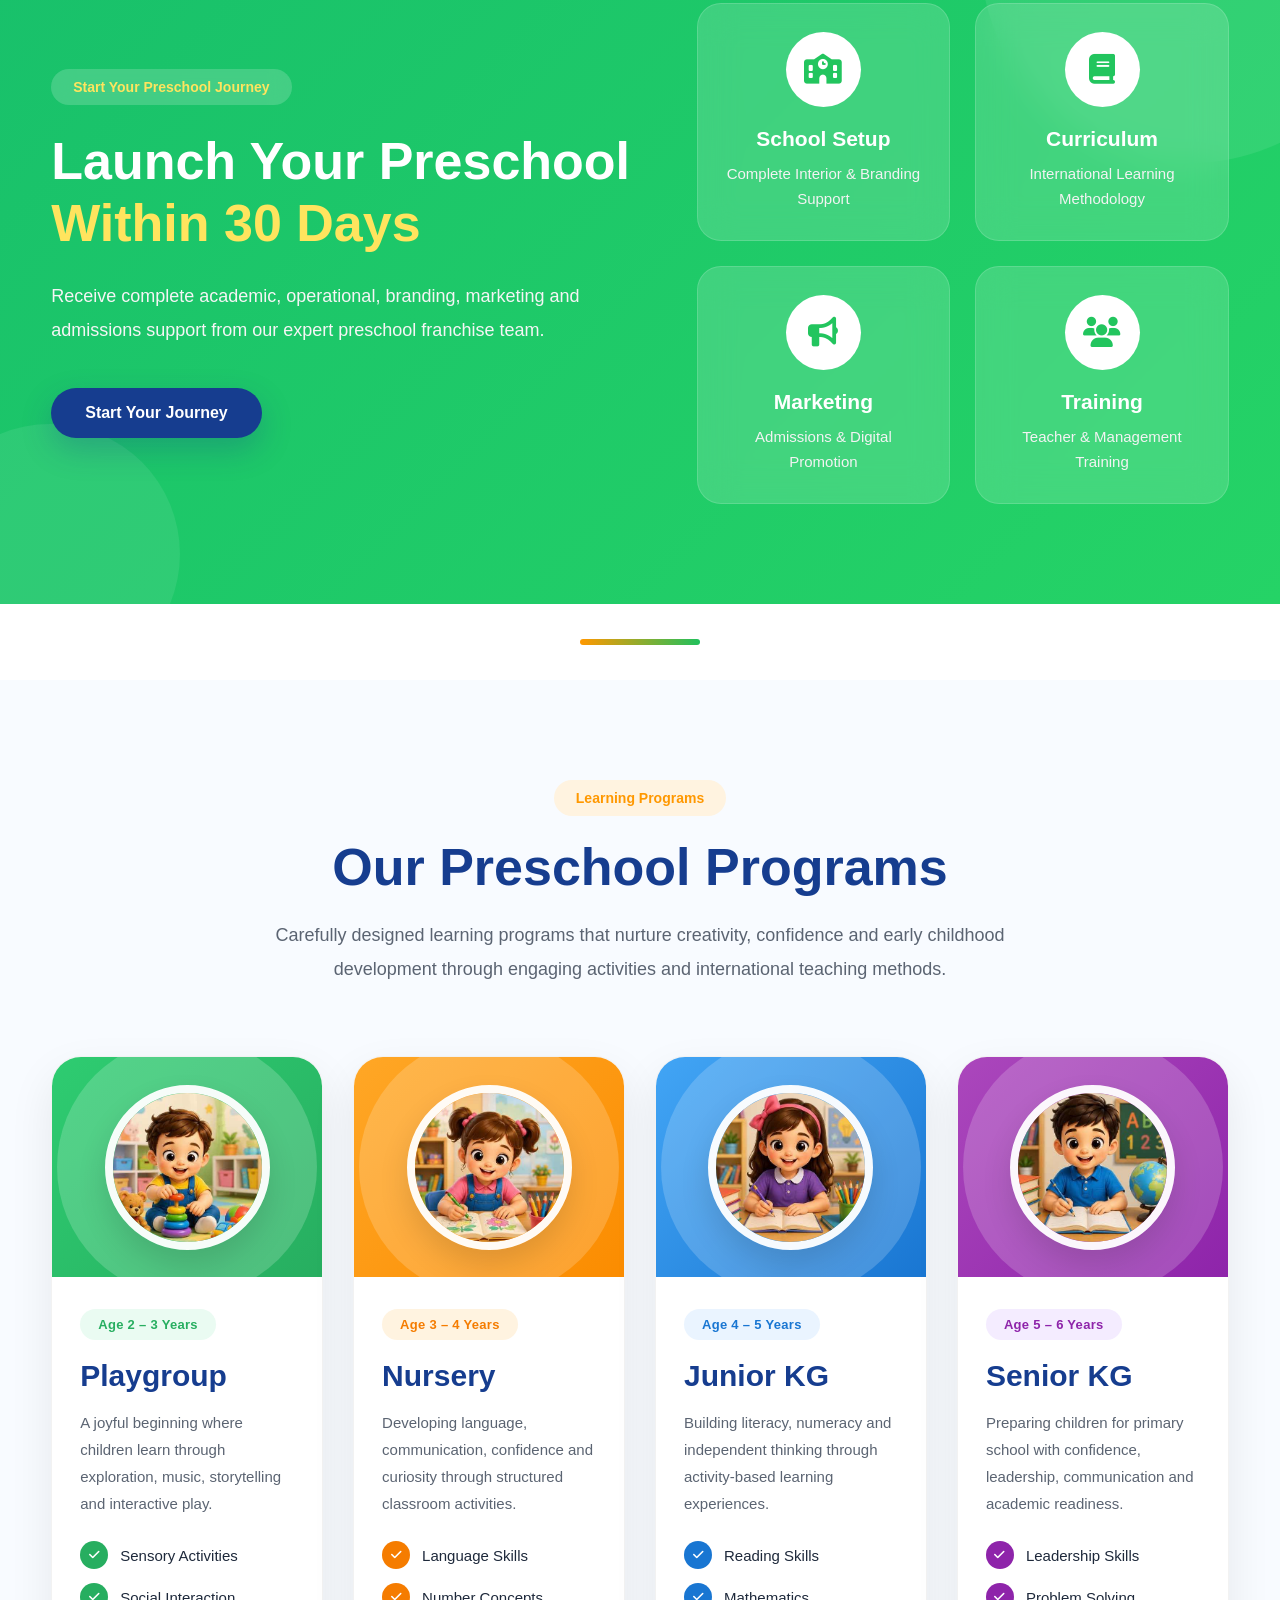
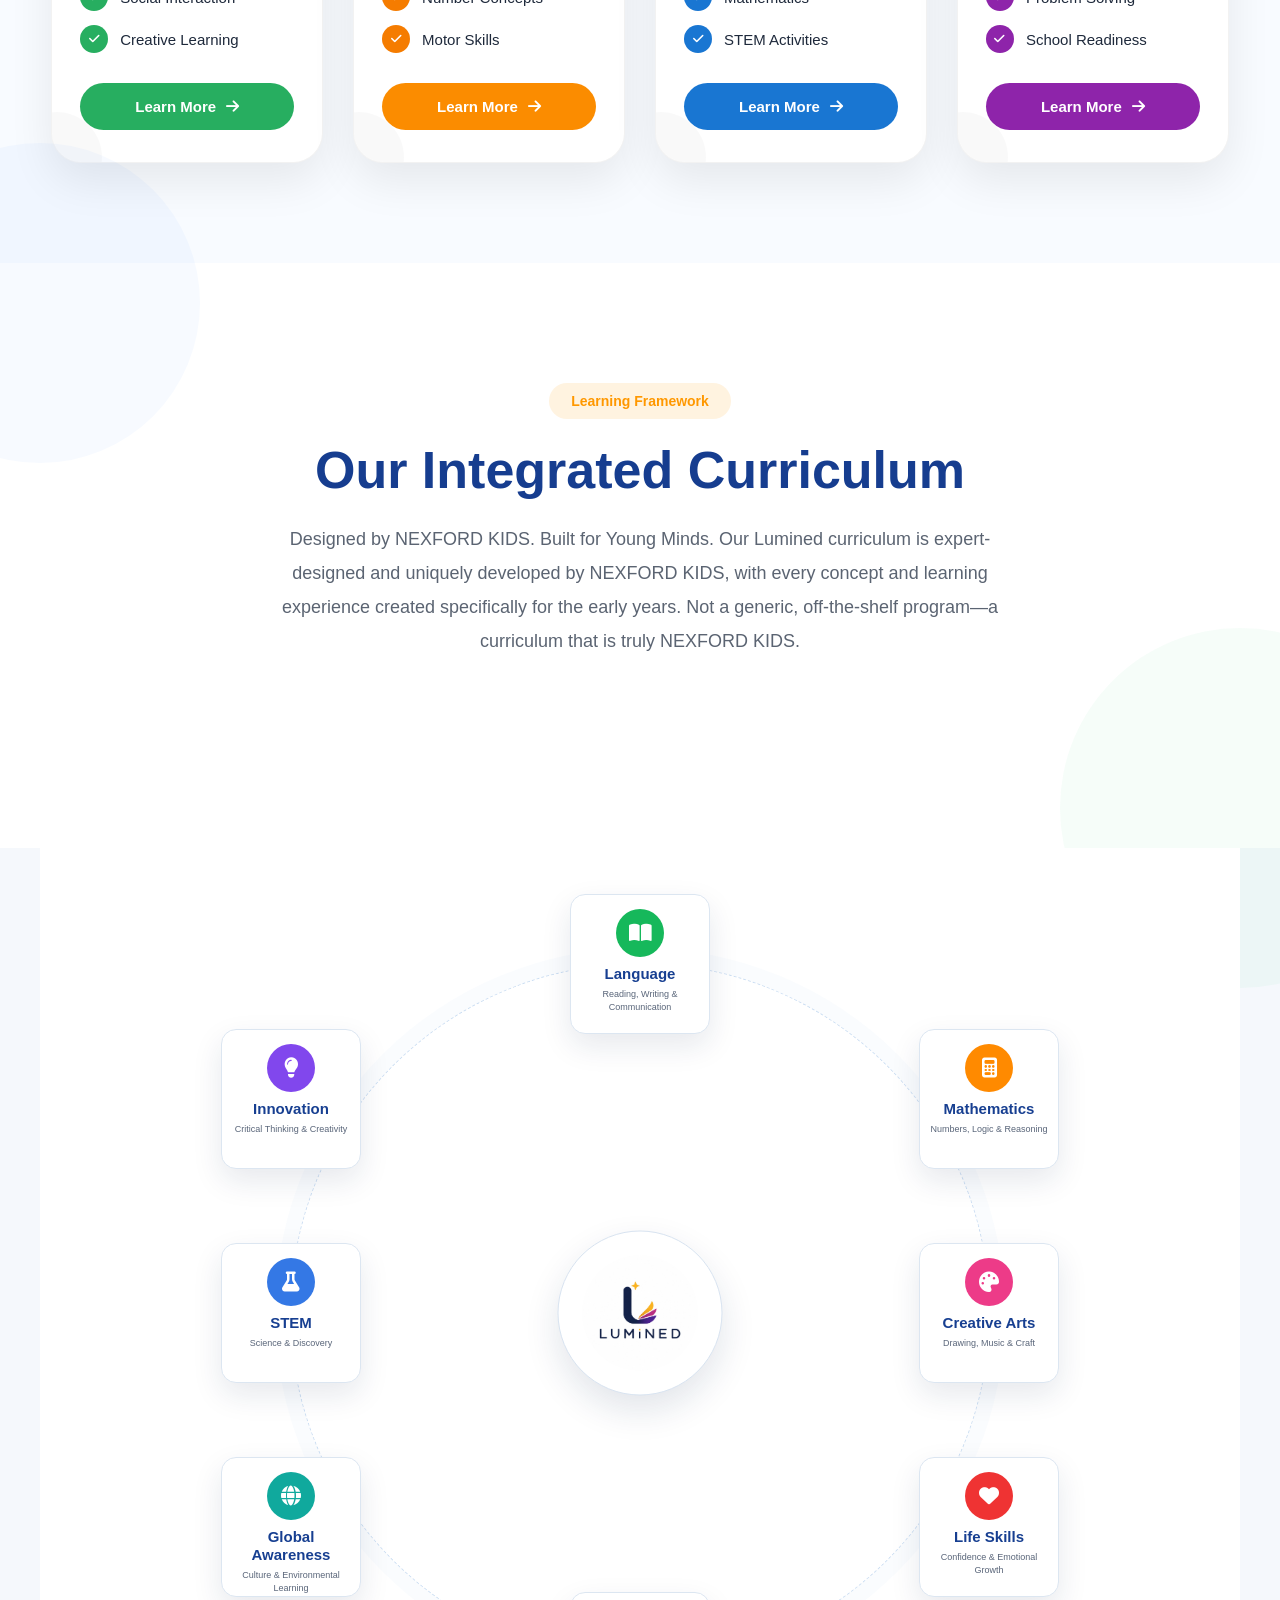
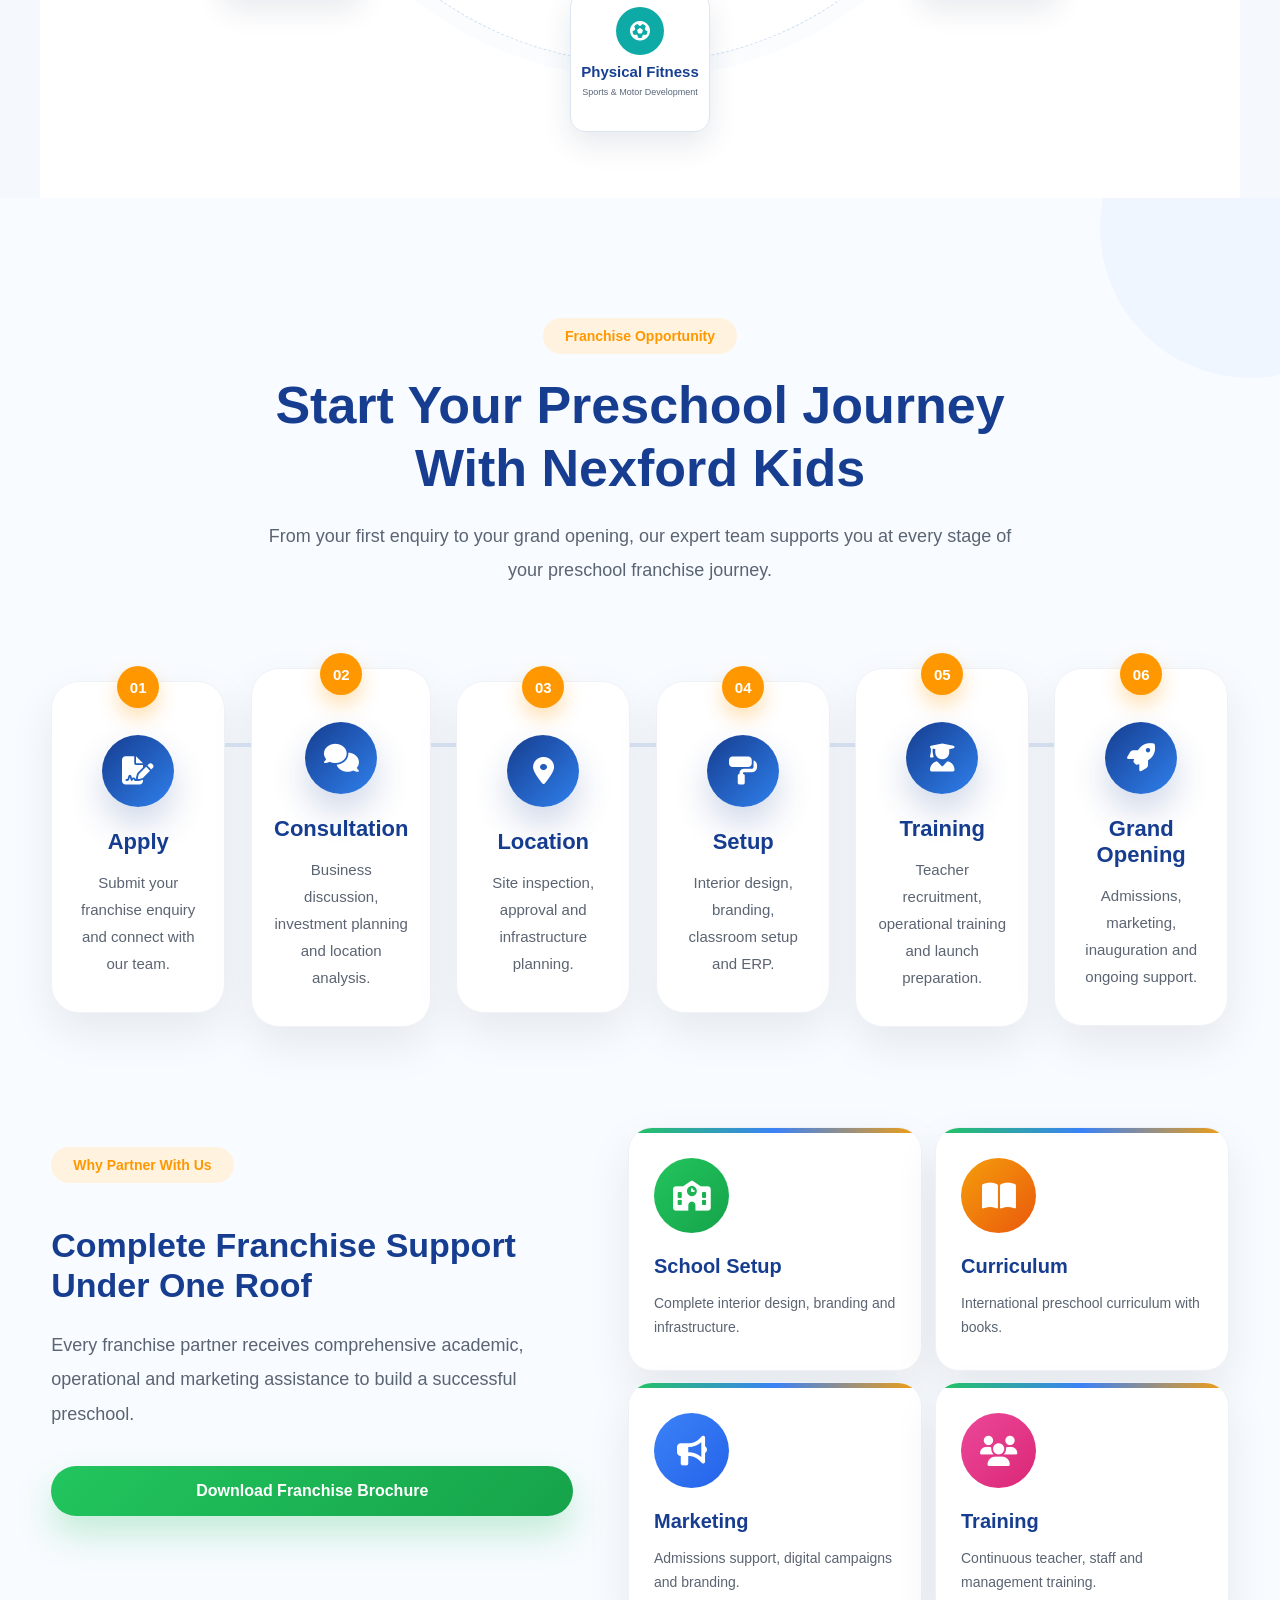
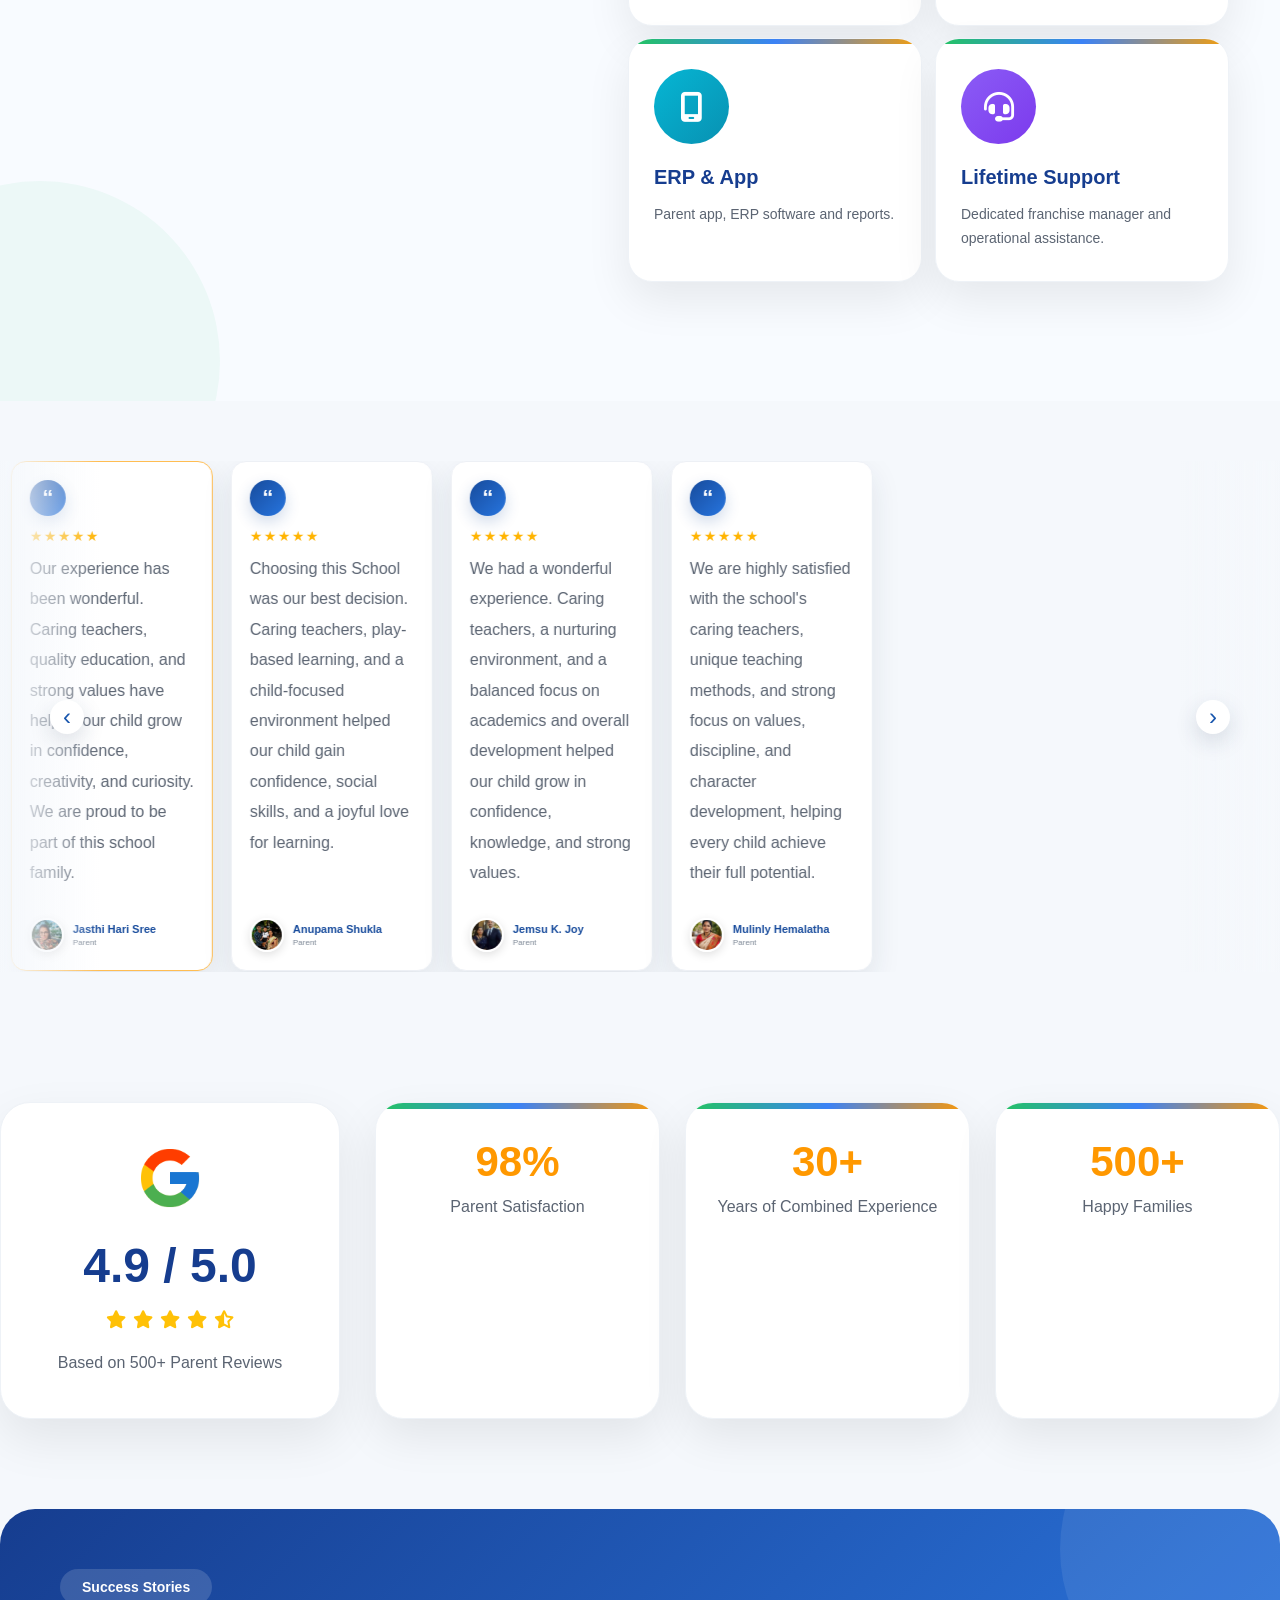
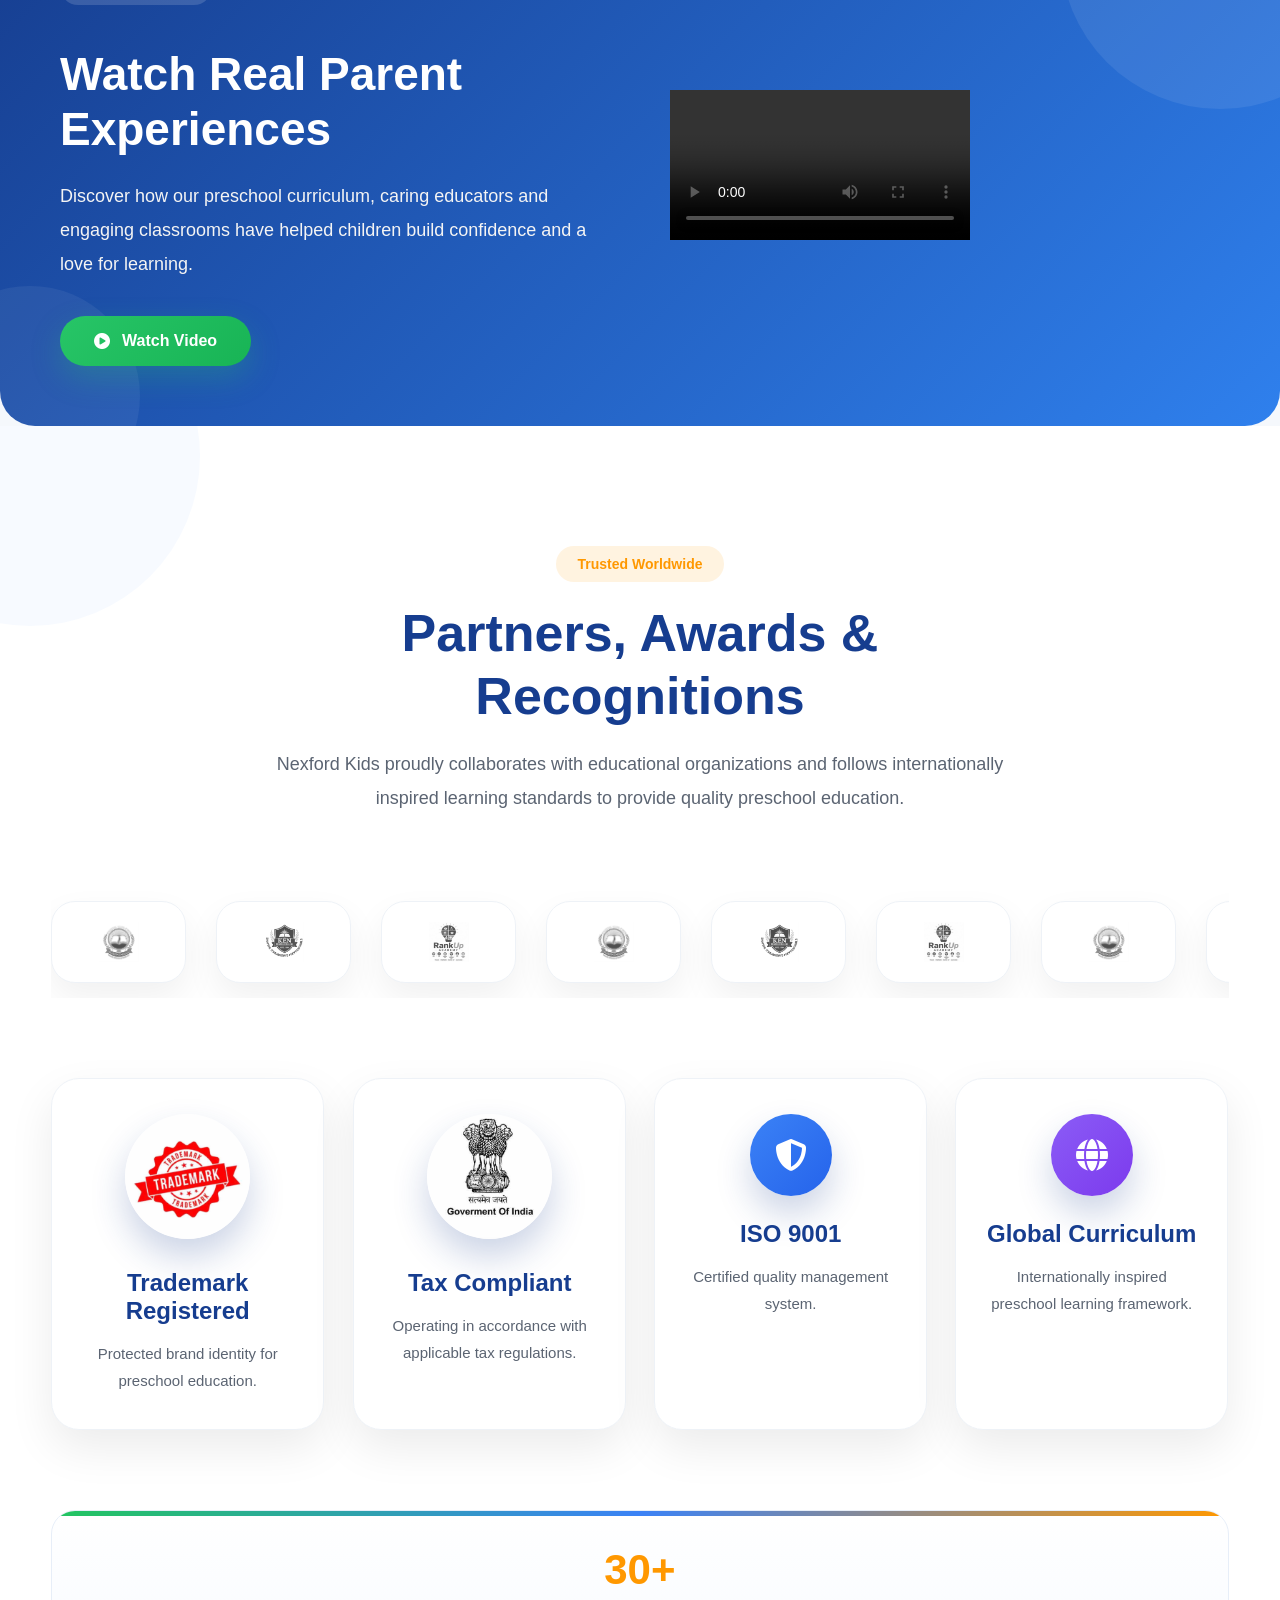
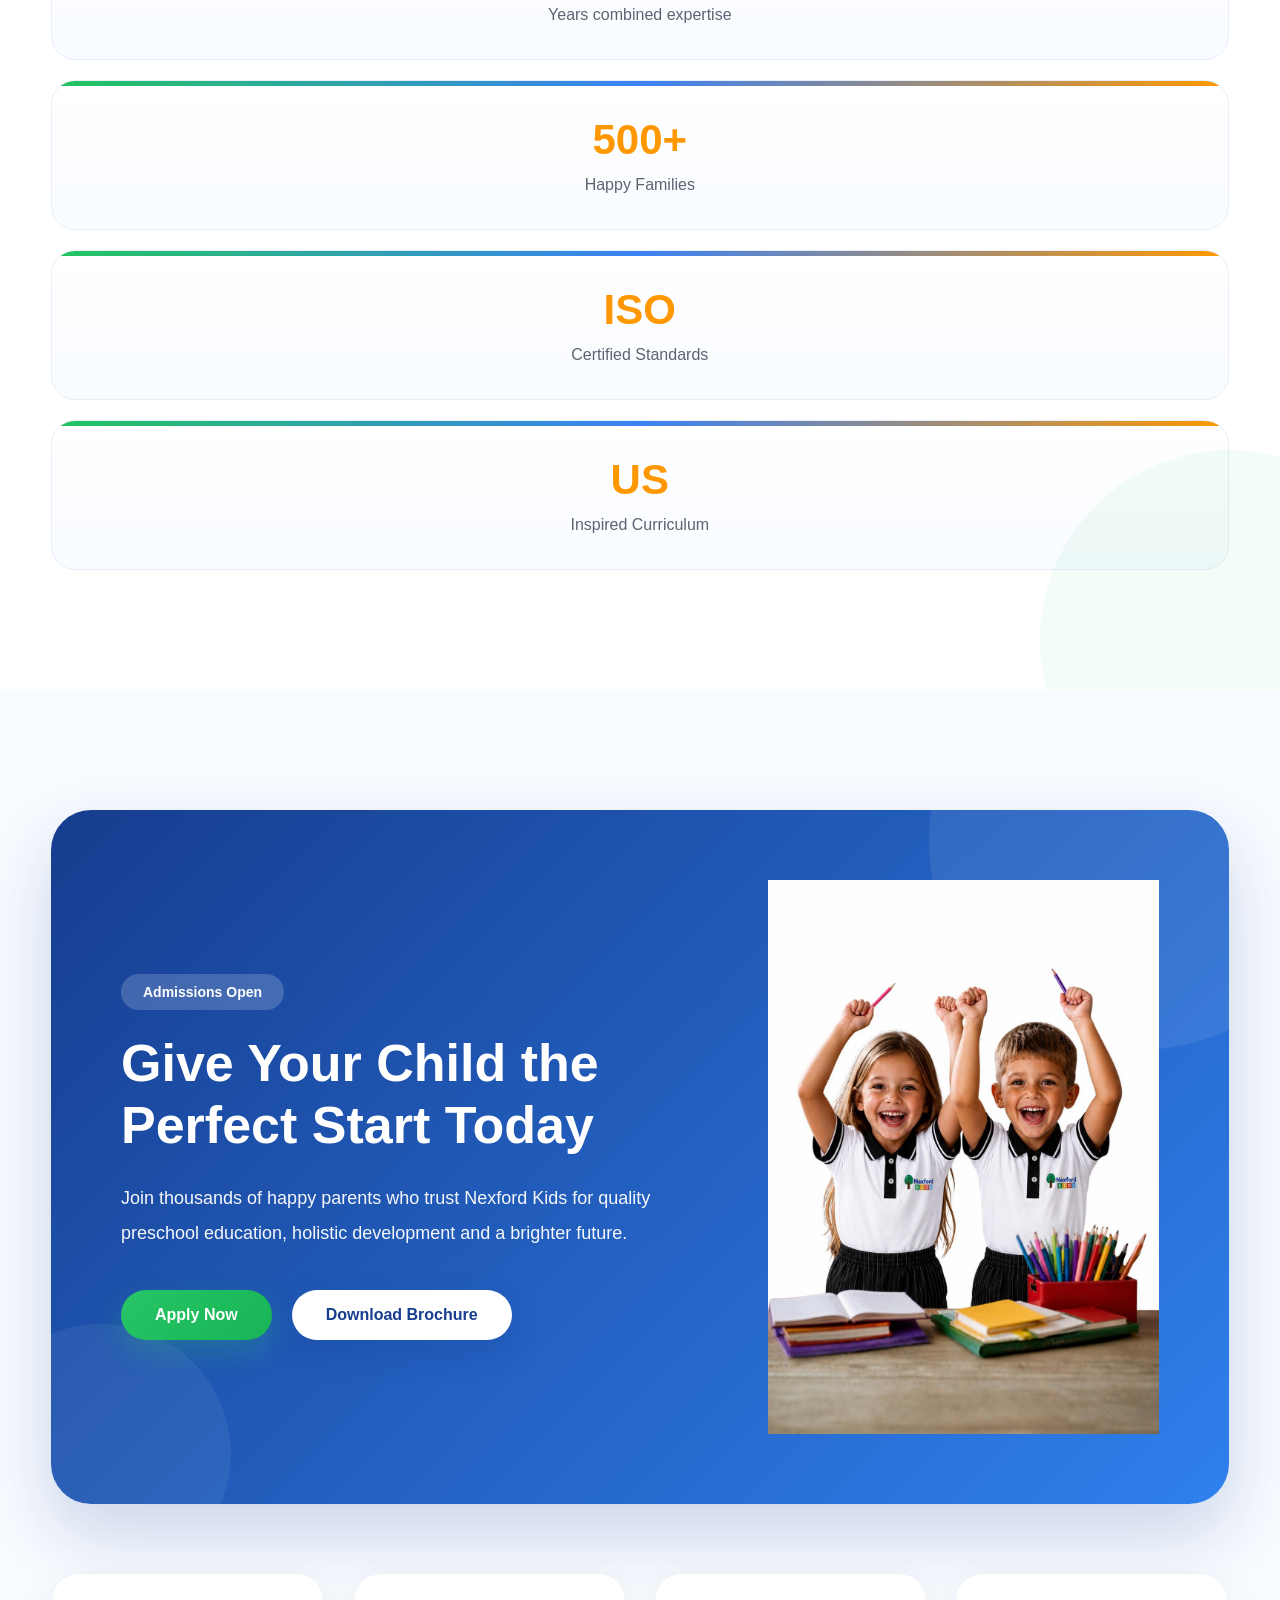
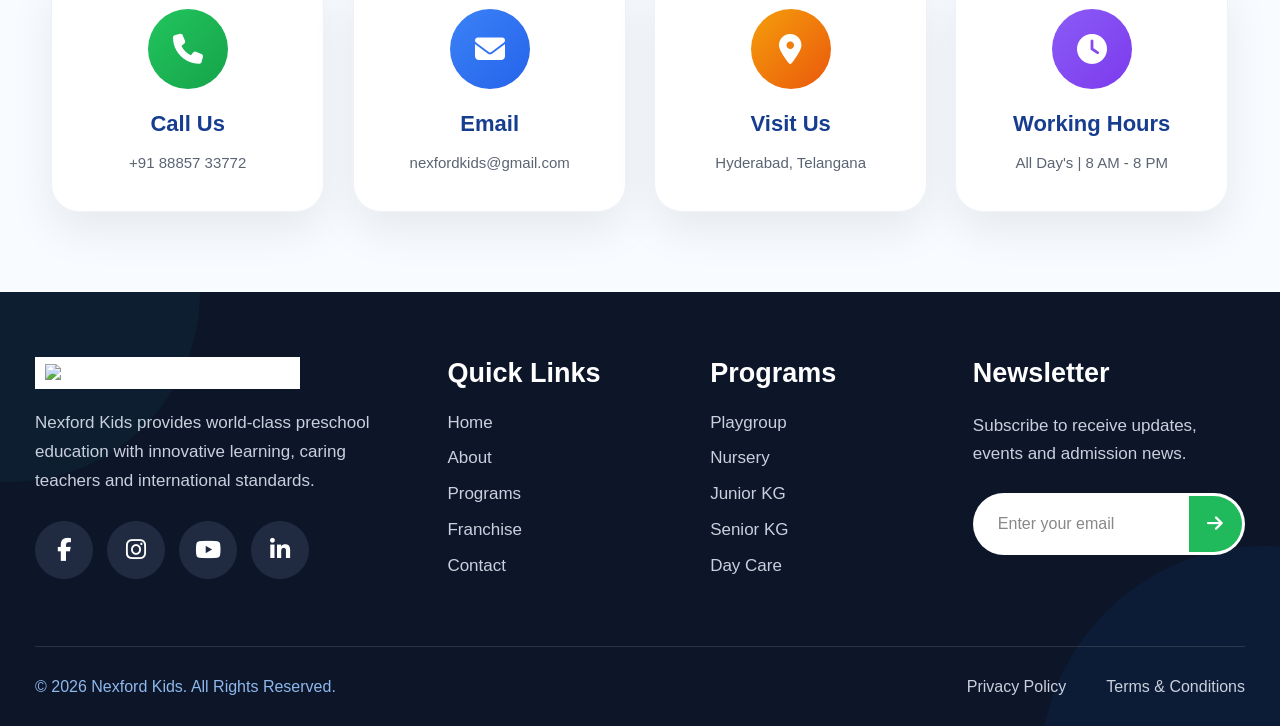
==== commit 88fd326b: "Update index.html" ====
--- a/index.html
+++ b/index.html
@@ -17087,7 +17087,7 @@
 
                     <!-- CHANGE THIS TO YOUR ACTUAL LOGO -->
                     <img
-                        src="logo1.jpeg"
+                        src="logo.png"
                         alt="Nexford Kids Logo"
                     >
 
@@ -17109,7 +17109,7 @@
 
 
                     <a
-                        href="https://www.facebook.com/share/1E54j73Cj1/?mibextid=wwXIfr"
+                        href="#"
                         aria-label="Facebook"
                     >
 
@@ -17121,7 +17121,7 @@
 
 
                     <a
-                        href="https://www.instagram.com/nexfordkids?igsi=cGZ1NHl6c2Y4MHo0&utm_source=qr"
+                        href="#"
                         aria-label="Instagram"
                     >
 
@@ -17133,7 +17133,7 @@
 
 
                     <a
-                        href="https://youtube.com/@nexfordkids?si=gv1fNV5lV9g1VR-l"><i class="fab fa-youtube"
+                        href="#"
                         aria-label="YouTube"
                     >
 
@@ -17145,7 +17145,7 @@
 
 
                     <a
-                        href="https://www.linkedin.com/in/deepakyadav-founder?utm_source=share_via&utm_content=profile&utm_medium=member_ios"
+                        href="#"
                         aria-label="LinkedIn"
                     >
 
@@ -17193,8 +17193,8 @@
 
 
                     <li>
-                        <a href="curriculum.html">
-                            Curriculum
+                        <a href="programs.html">
+                            Programs
                         </a>
                     </li>
 
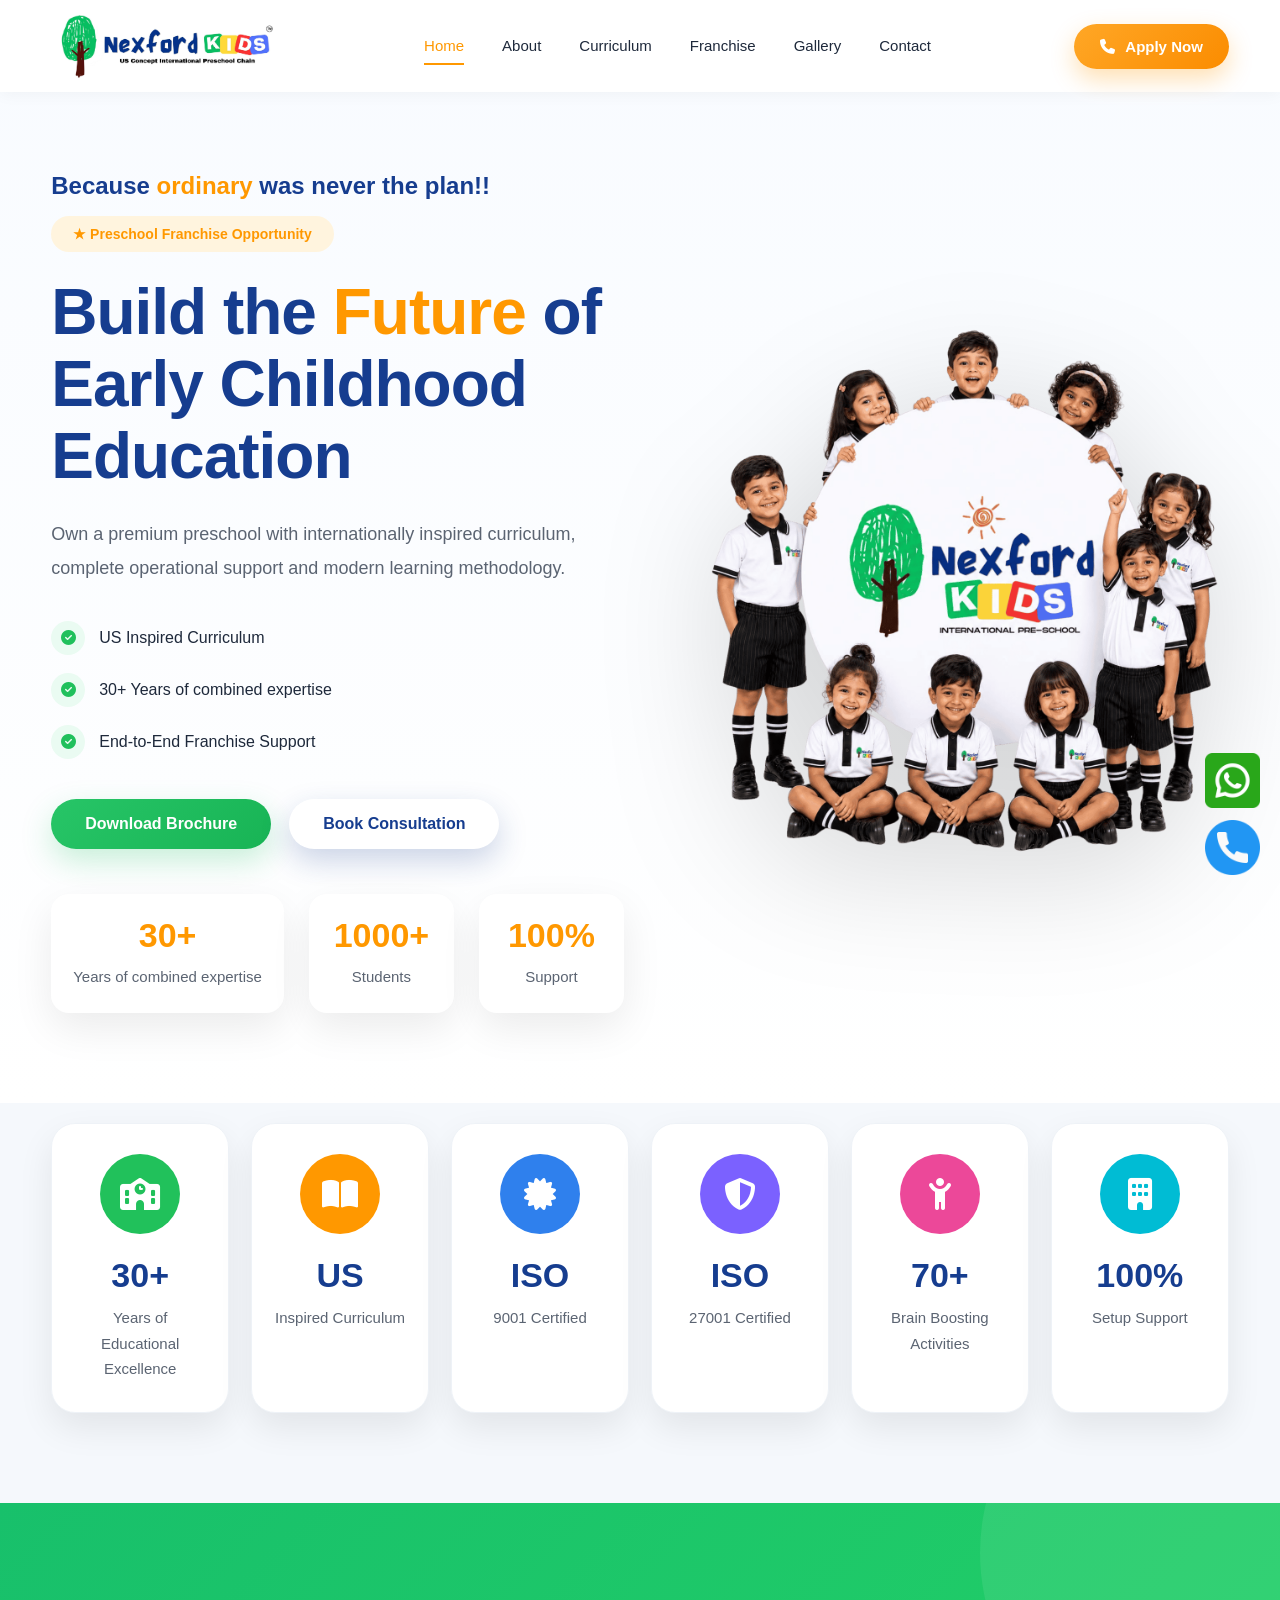
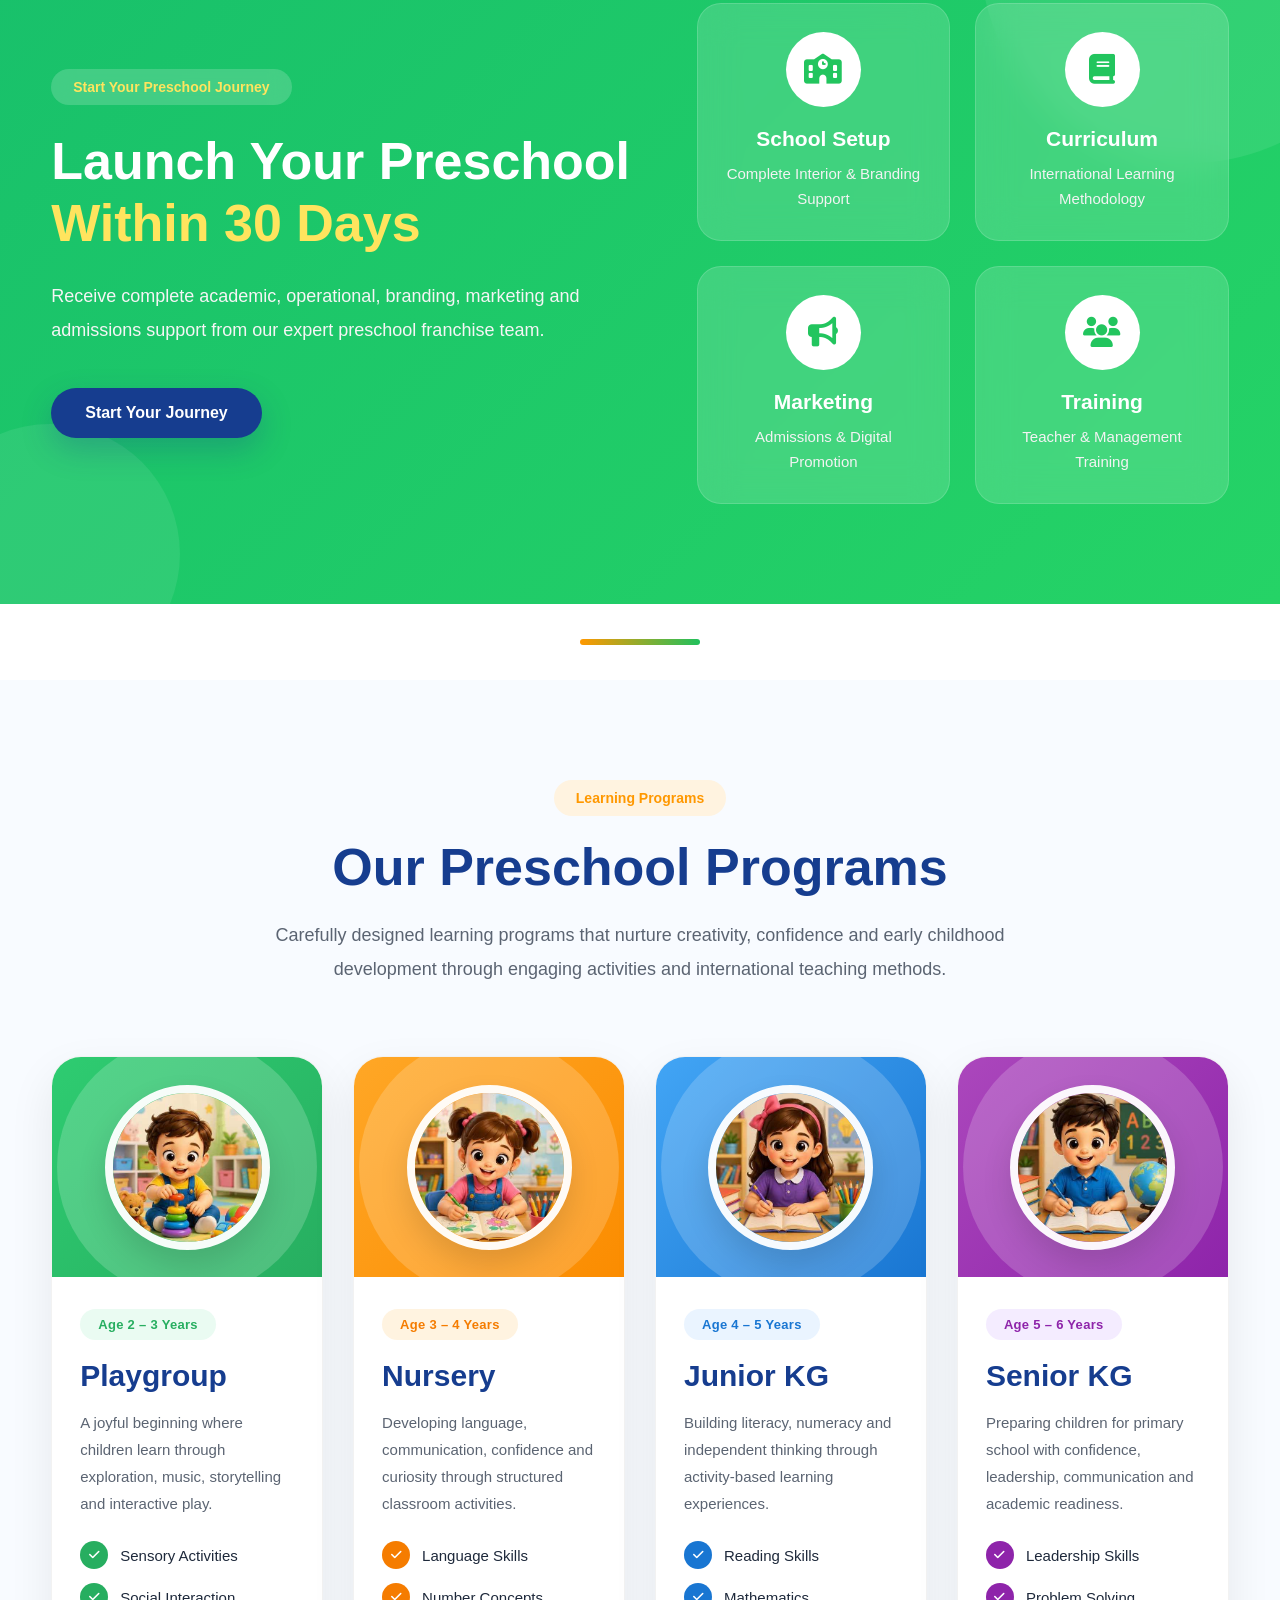
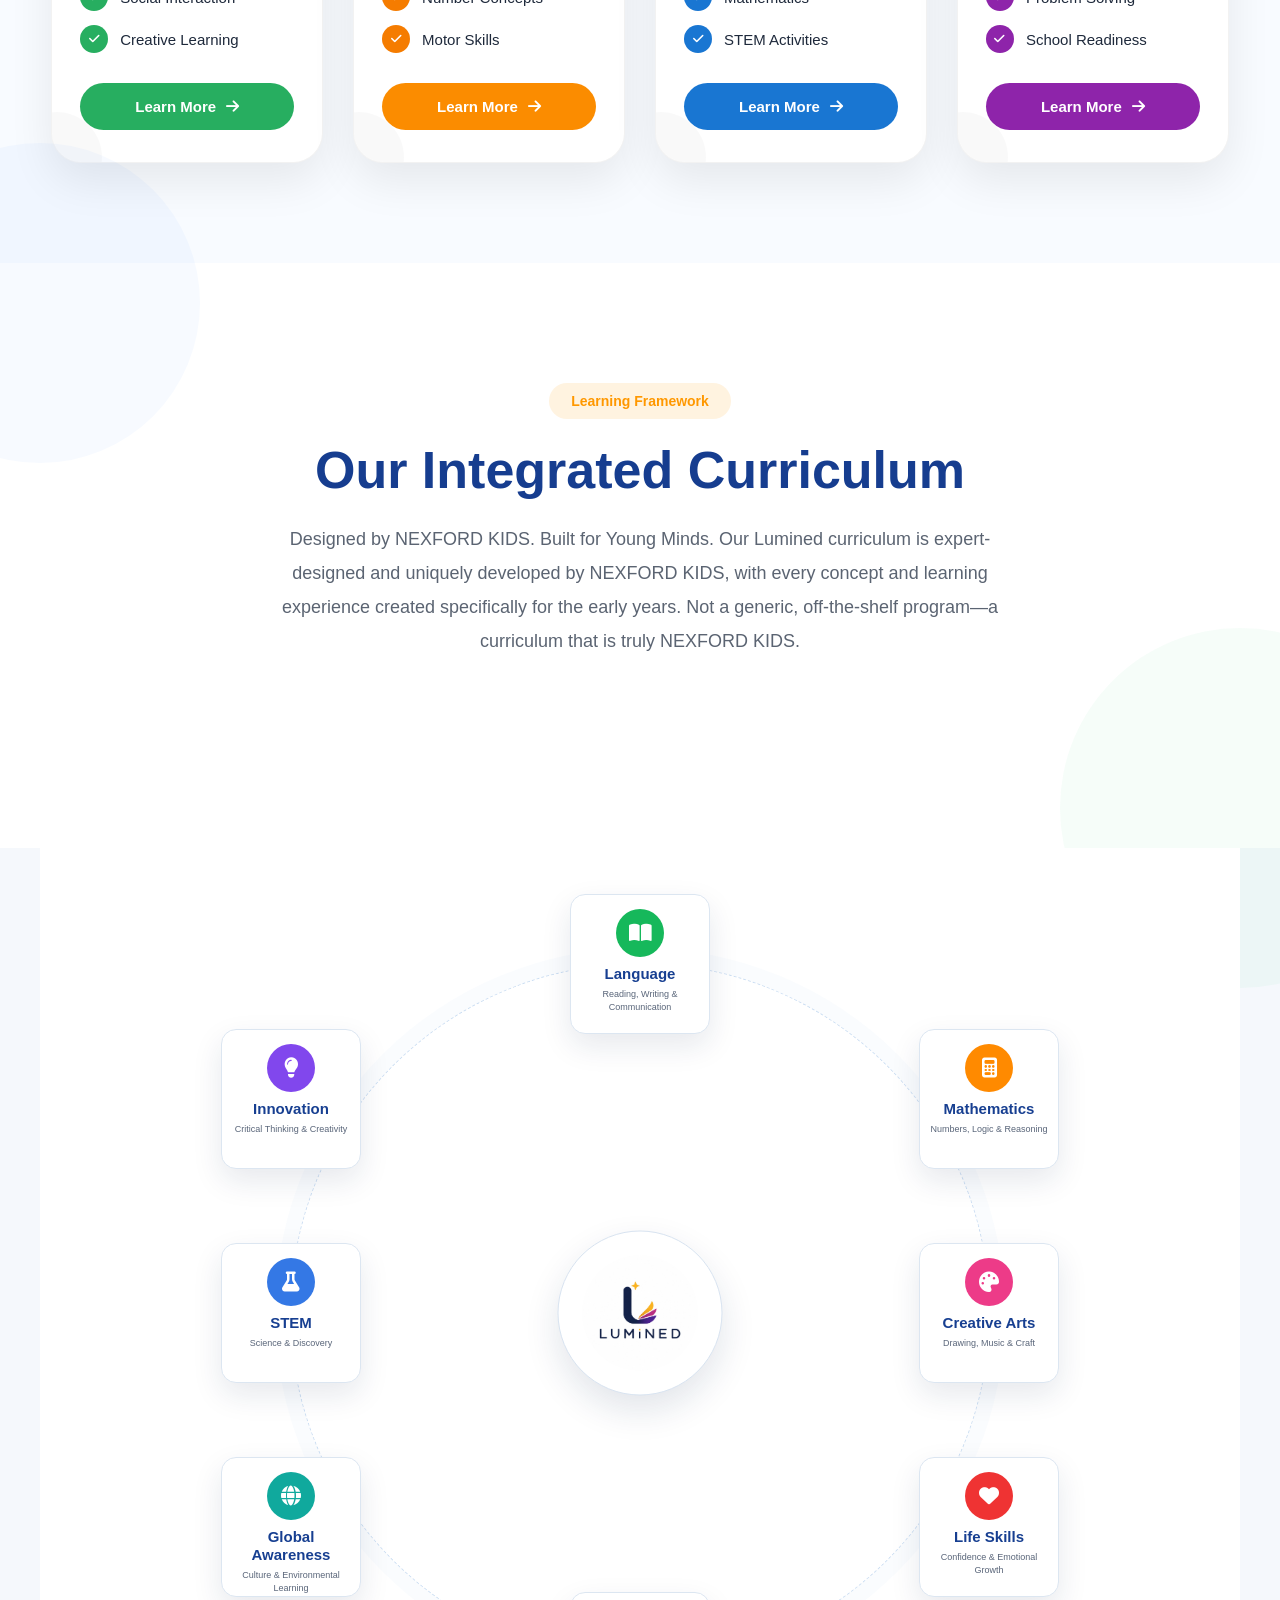
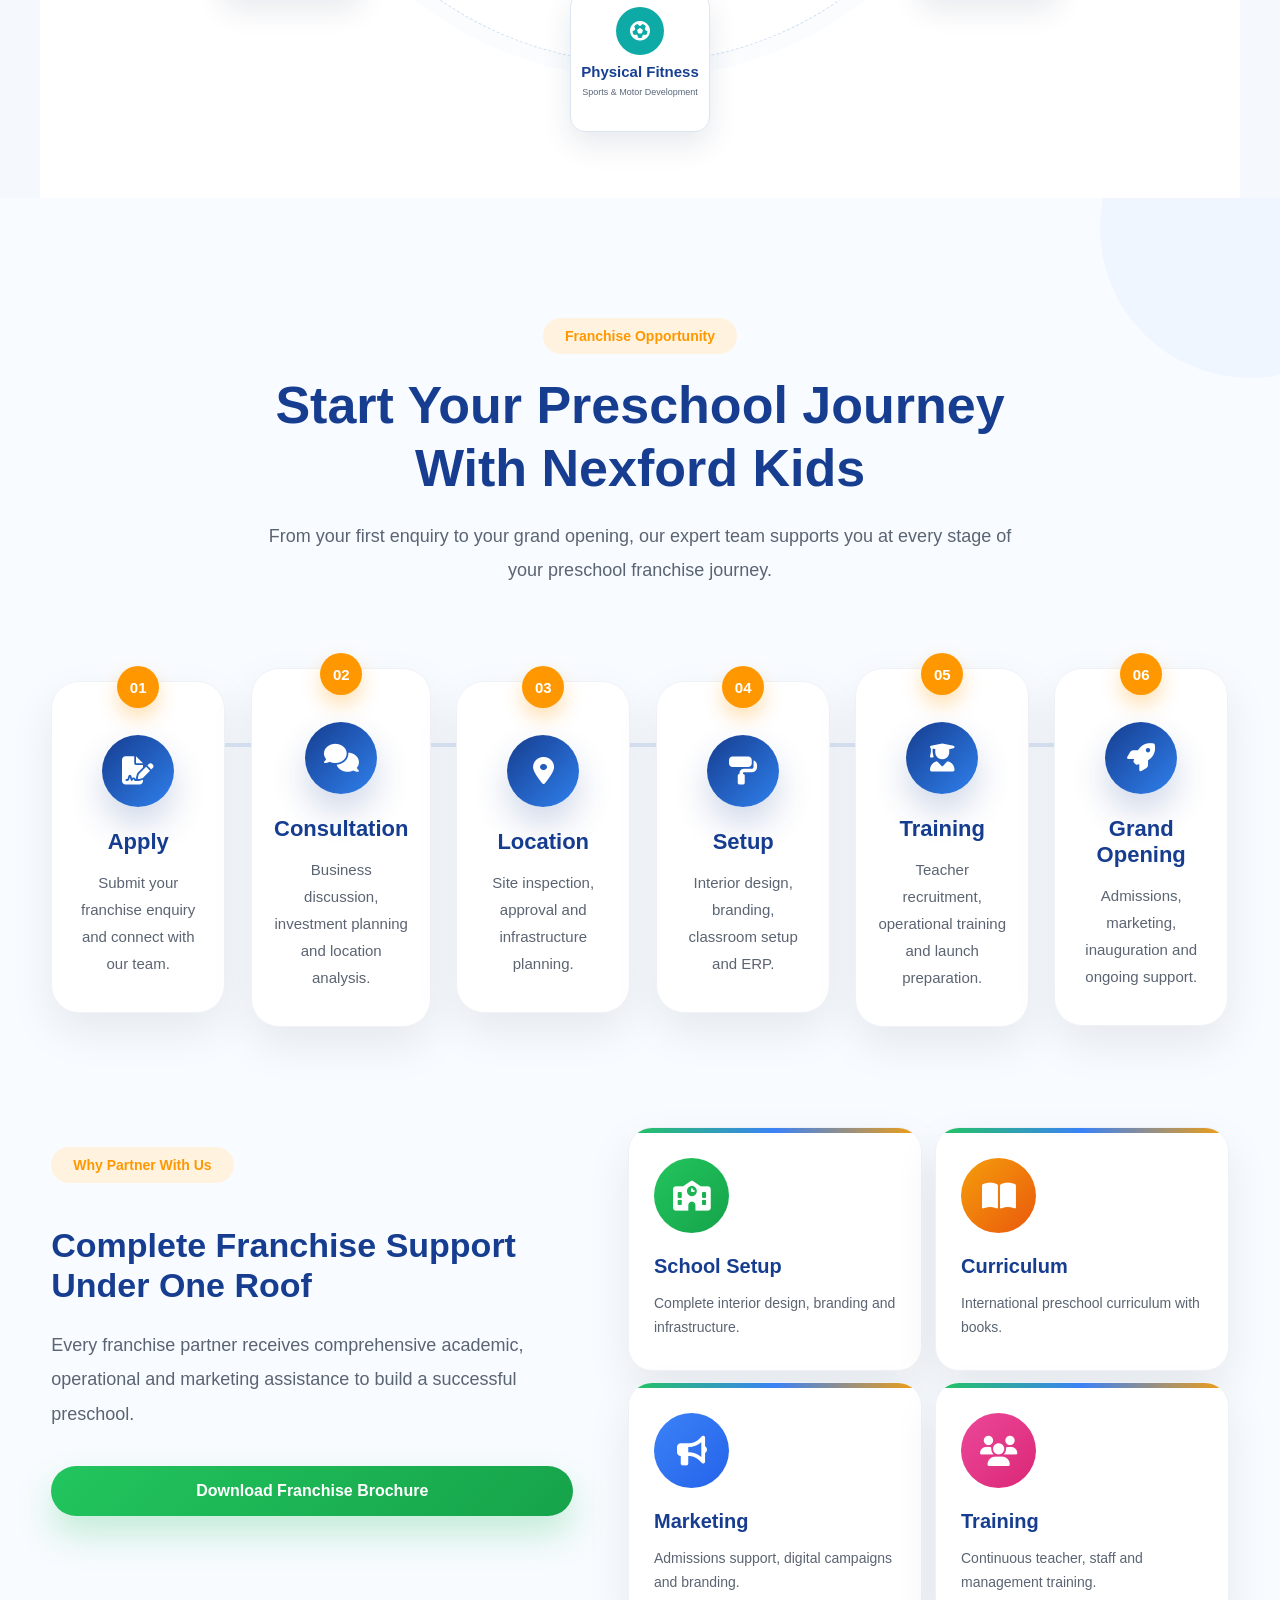
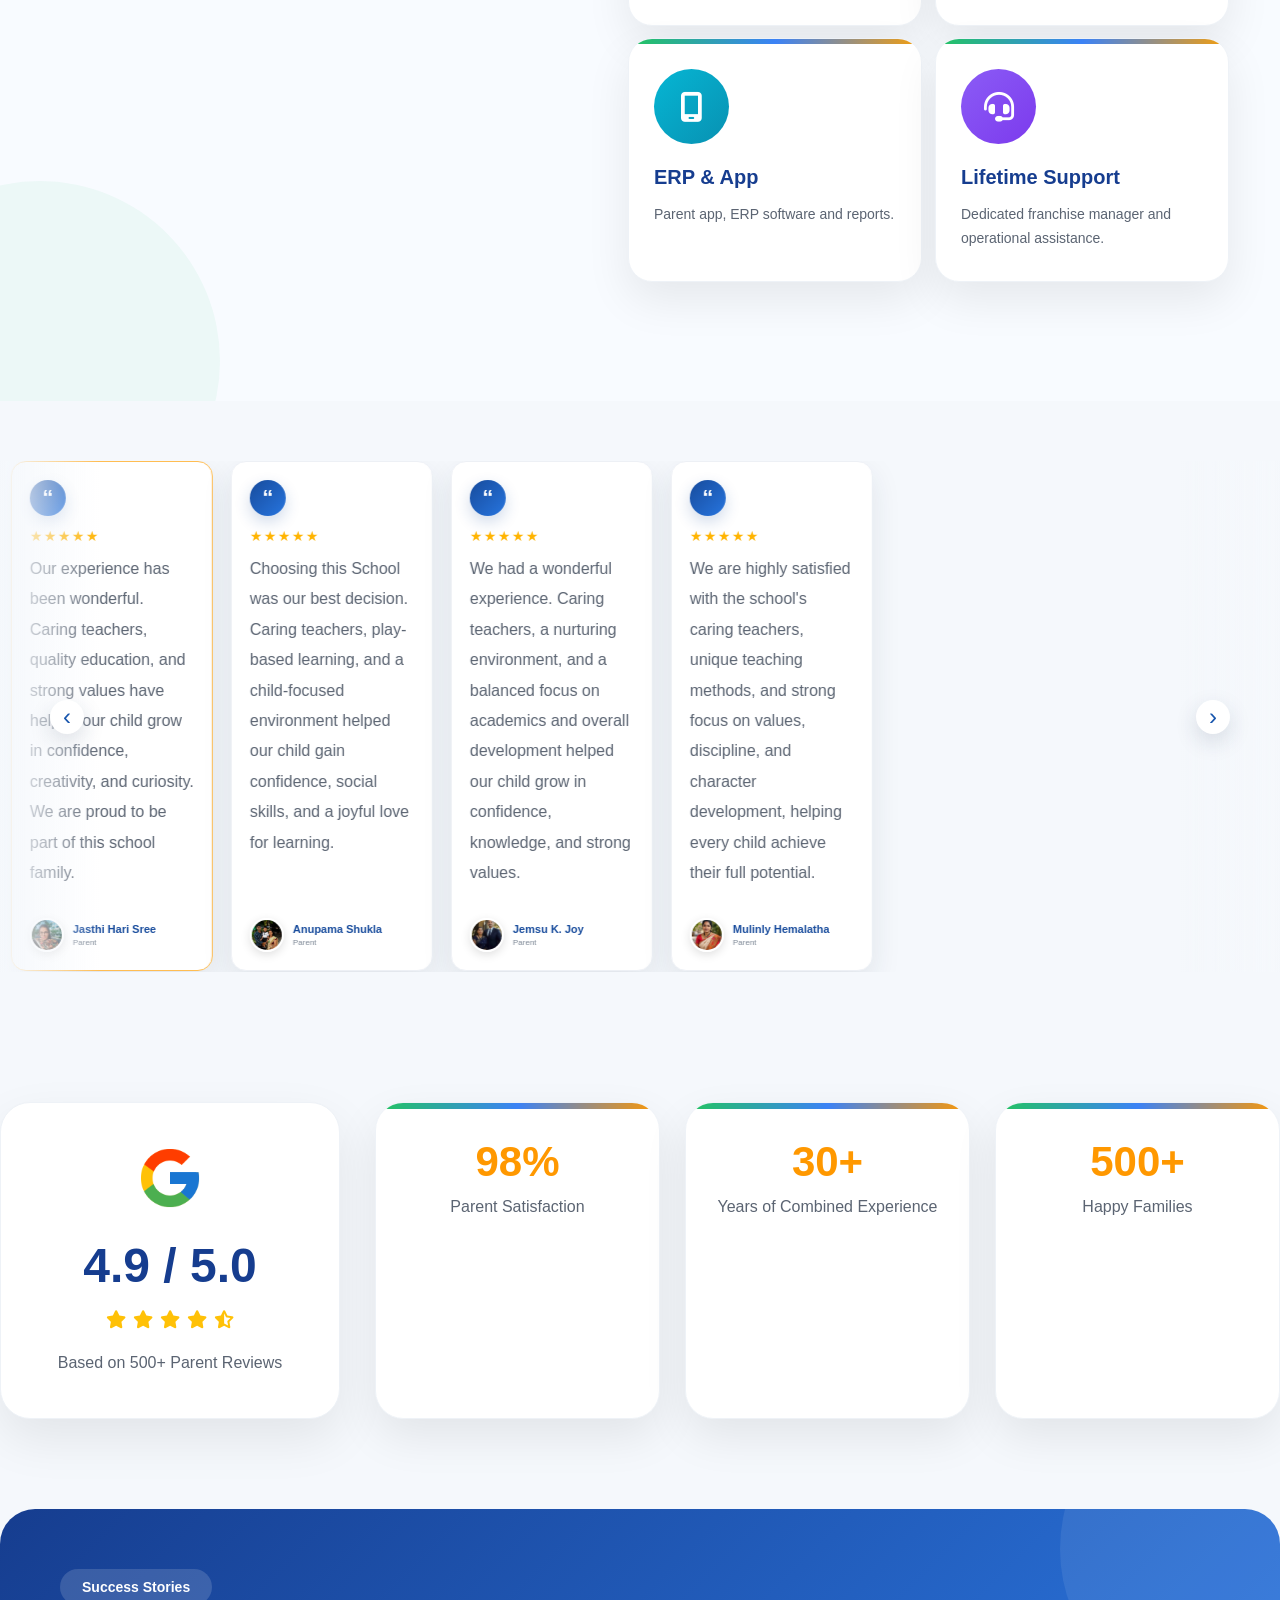
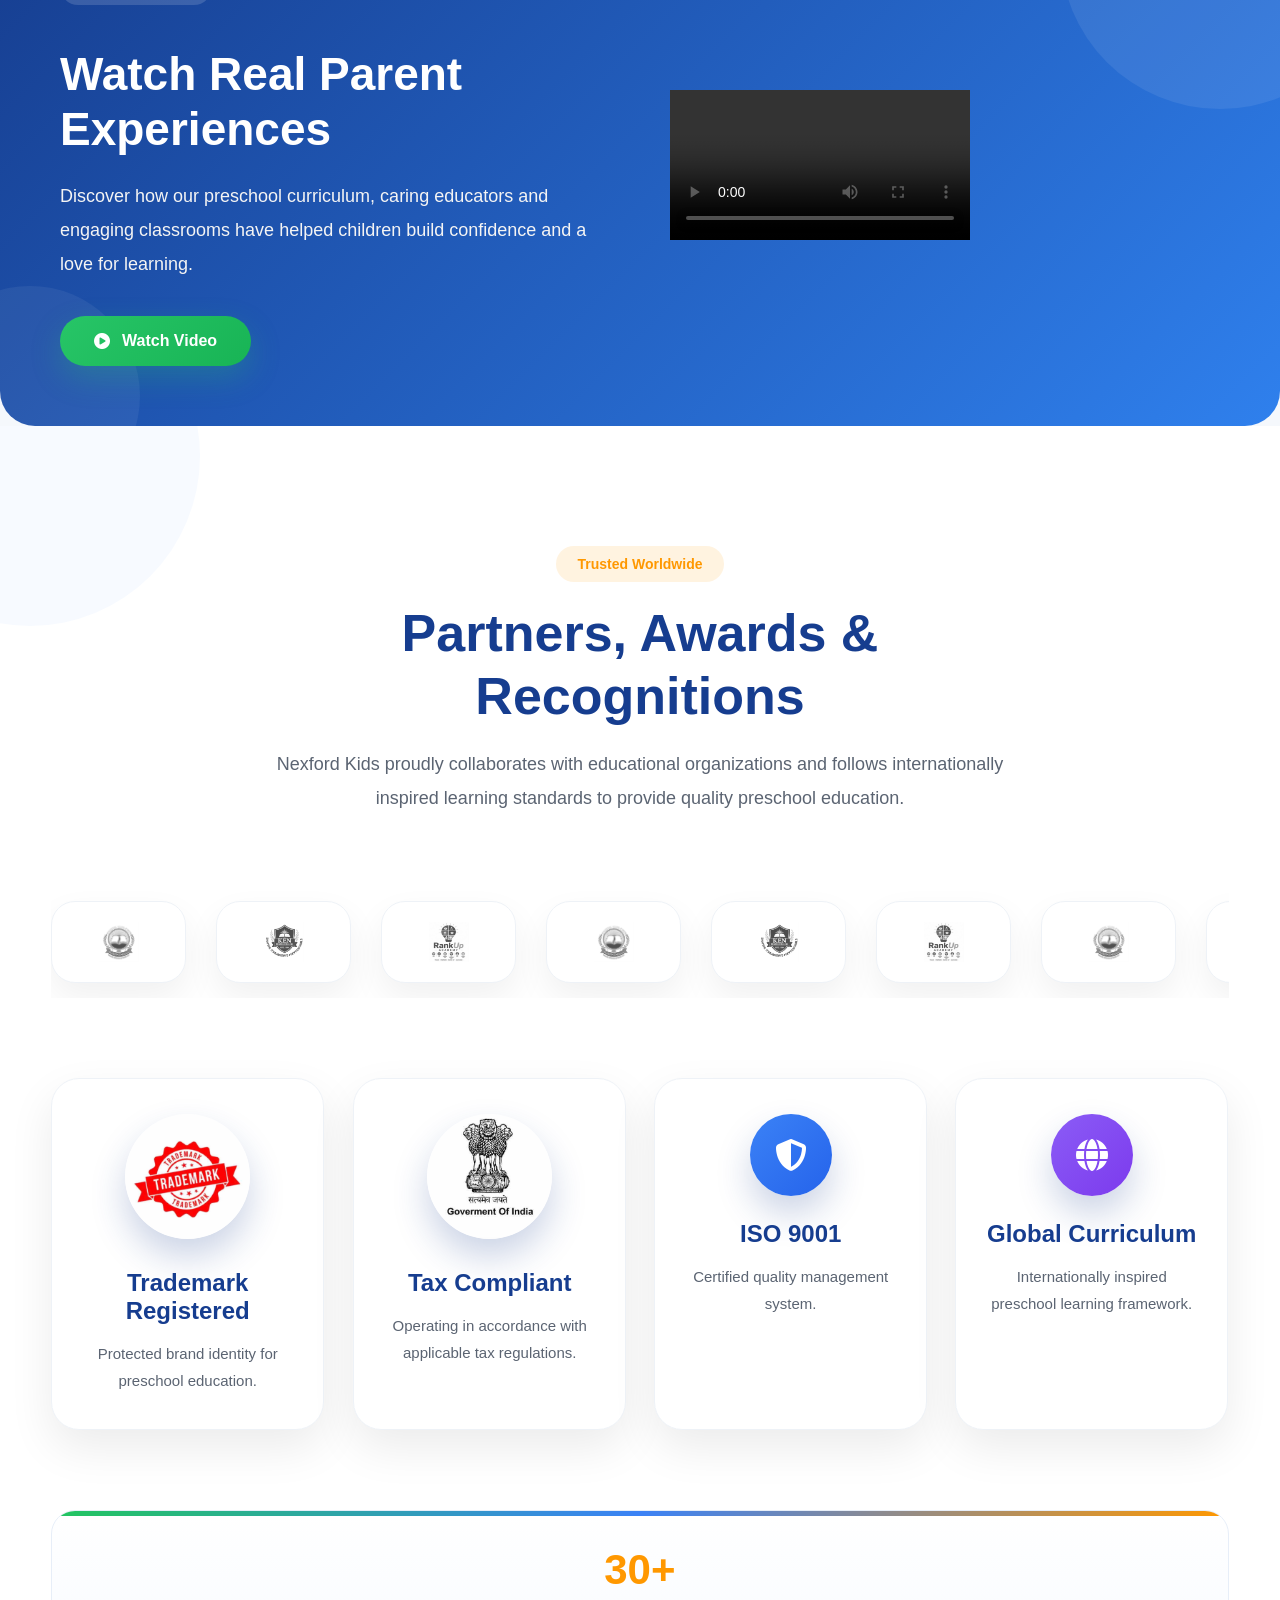
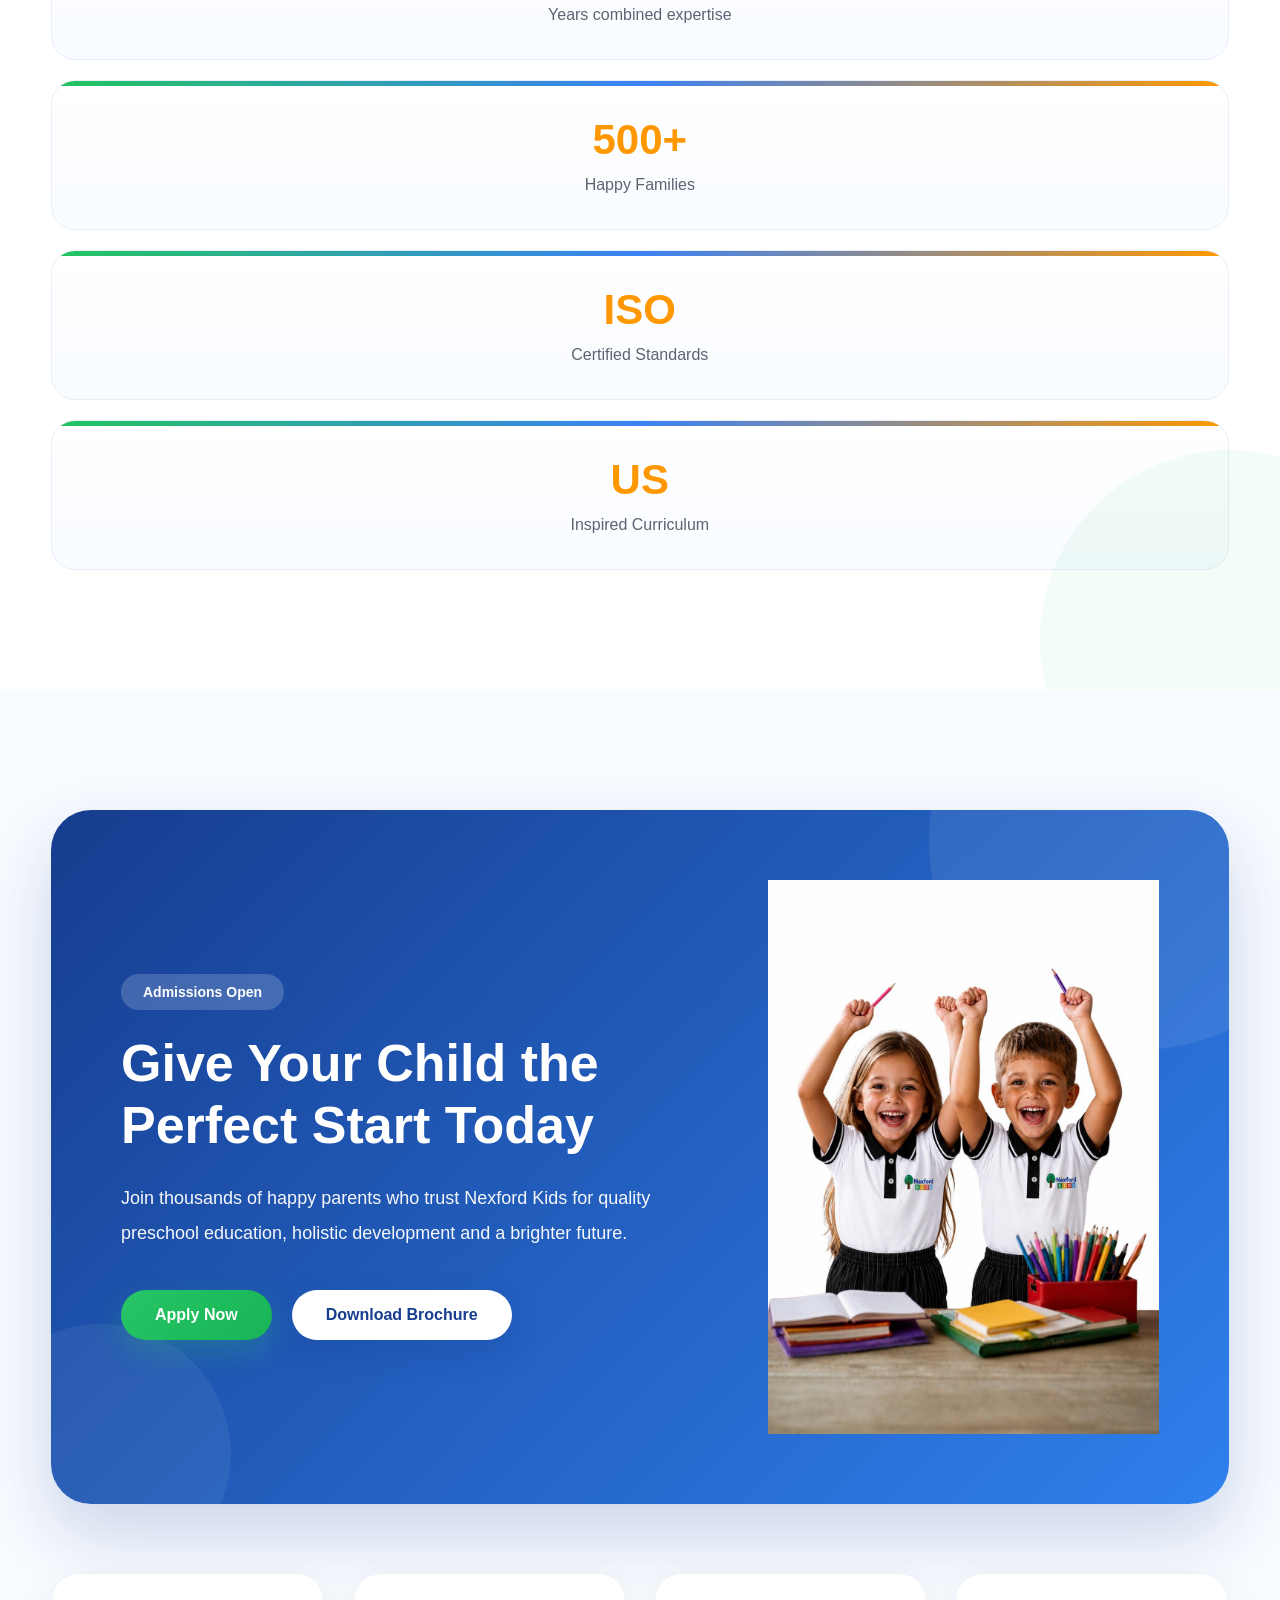
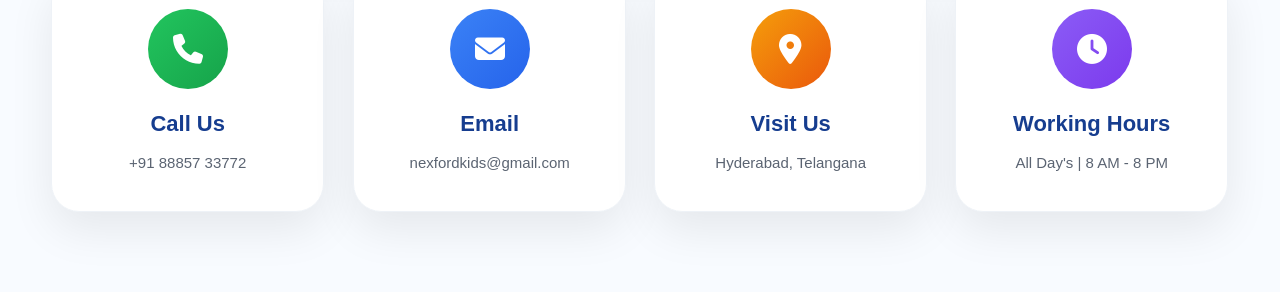
==== commit 6cc7c9c5: "Update index.html" ====
--- a/index.html
+++ b/index.html
@@ -15892,1577 +15892,6 @@
 
 </section>
 
-<!DOCTYPE html>
-<html lang="en">
-
-<head>
-
-    <meta charset="UTF-8">
-
-    <meta
-        name="viewport"
-        content="width=device-width, initial-scale=1.0"
-    >
-
-    <title>Nexford Kids Footer</title>
-
-
-    <!-- =====================================================
-         FONT AWESOME
-    ====================================================== -->
-
-    <link
-        rel="stylesheet"
-        href="https://cdnjs.cloudflare.com/ajax/libs/font-awesome/6.5.2/css/all.min.css"
-    >
-
-
-    <style>
-
-        /* =====================================================
-           GLOBAL RESET
-        ====================================================== */
-
-        * {
-            margin: 0;
-            padding: 0;
-            box-sizing: border-box;
-        }
-
-
-        html {
-            width: 100%;
-            overflow-x: hidden;
-        }
-
-
-        body {
-            width: 100%;
-            margin: 0;
-            padding: 0;
-
-            font-family:
-                Arial,
-                Helvetica,
-                sans-serif;
-
-            overflow-x: hidden;
-        }
-
-
-        /* =====================================================
-           FOOTER
-        ====================================================== */
-
-        .nk-footer {
-
-            position: relative;
-
-            width: 100%;
-
-            background: #0d1528;
-
-            color: #ffffff;
-
-            overflow: hidden;
-        }
-
-
-        /* =====================================================
-           BACKGROUND DECORATIVE CIRCLE - LEFT
-        ====================================================== */
-
-        .nk-footer::before {
-
-            content: "";
-
-            position: absolute;
-
-            width: 380px;
-            height: 380px;
-
-            left: -180px;
-            top: -190px;
-
-            border-radius: 50%;
-
-            background:
-                rgba(
-                    16,
-                    73,
-                    86,
-                    0.18
-                );
-
-            pointer-events: none;
-        }
-
-
-        /* =====================================================
-           BACKGROUND DECORATIVE CIRCLE - RIGHT
-        ====================================================== */
-
-        .nk-footer::after {
-
-            content: "";
-
-            position: absolute;
-
-            width: 450px;
-            height: 450px;
-
-            right: -210px;
-            bottom: -270px;
-
-            border-radius: 50%;
-
-            background:
-                rgba(
-                    15,
-                    62,
-                    119,
-                    0.18
-                );
-
-            pointer-events: none;
-        }
-
-
-        /* =====================================================
-           MAIN FOOTER CONTAINER
-        ====================================================== */
-
-        .nk-footer-container {
-
-            position: relative;
-
-            z-index: 2;
-
-            width: 100%;
-
-            max-width: 1800px;
-
-            margin: 0 auto;
-
-            padding:
-                65px
-                35px
-                55px;
-
-            display: grid;
-
-            grid-template-columns:
-                1.35fr
-                0.8fr
-                0.8fr
-                1fr;
-
-            gap: 45px;
-        }
-
-
-        /* =====================================================
-           BRAND COLUMN
-        ====================================================== */
-
-        .nk-brand {
-
-            width: 100%;
-        }
-
-
-        /* =====================================================
-           LOGO CONTAINER
-        ====================================================== */
-
-        .nk-logo {
-
-            display: inline-flex;
-
-            align-items: center;
-
-            justify-content: center;
-
-            width: fit-content;
-
-            background: #ffffff;
-
-            padding:
-                7px
-                10px;
-
-            margin-bottom: 20px;
-        }
-
-
-        /* =====================================================
-           LOGO IMAGE
-        ====================================================== */
-
-        .nk-logo img {
-
-            display: block;
-
-            width: 245px;
-
-            max-width: 100%;
-
-            height: auto;
-        }
-
-
-        /* =====================================================
-           DESCRIPTION
-        ====================================================== */
-
-        .nk-description {
-
-            width: 100%;
-
-            max-width: 500px;
-
-            color: #c9d0dd;
-
-            font-size: 17px;
-
-            line-height: 1.7;
-
-            margin-bottom: 25px;
-        }
-
-
-        /* =====================================================
-           SOCIAL MEDIA
-        ====================================================== */
-
-        .nk-social {
-
-            display: flex;
-
-            align-items: center;
-
-            gap: 14px;
-        }
-
-
-        .nk-social a {
-
-            width: 58px;
-            height: 58px;
-
-            display: flex;
-
-            align-items: center;
-
-            justify-content: center;
-
-            border-radius: 50%;
-
-            background: #202a40;
-
-            color: #ffffff;
-
-            text-decoration: none;
-
-            font-size: 23px;
-
-            transition:
-                transform 0.25s ease,
-                background 0.25s ease,
-                color 0.25s ease;
-        }
-
-
-        .nk-social a:hover {
-
-            transform:
-                translateY(-4px);
-
-            background: #ffffff;
-
-            color: #0d1528;
-        }
-
-
-        /* =====================================================
-           FOOTER COLUMNS
-        ====================================================== */
-
-        .nk-column {
-
-            width: 100%;
-        }
-
-
-        /* =====================================================
-           COLUMN HEADINGS
-        ====================================================== */
-
-        .nk-column h3 {
-
-            color: #ffffff;
-
-            font-size: 27px;
-
-            font-weight: 700;
-
-            line-height: 1.2;
-
-            margin-bottom: 22px;
-        }
-
-
-        /* =====================================================
-           LINK LIST
-        ====================================================== */
-
-        .nk-links {
-
-            list-style: none;
-
-            padding: 0;
-
-            margin: 0;
-        }
-
-
-        .nk-links li {
-
-            padding: 0;
-
-            margin:
-                0
-                0
-                13px
-                0;
-        }
-
-
-        /* =====================================================
-           LINKS
-        ====================================================== */
-
-        .nk-links a {
-
-            color: #c9d0dd;
-
-            font-size: 17px;
-
-            line-height: 1.35;
-
-            text-decoration: none;
-
-            transition:
-                color 0.2s ease;
-        }
-
-
-        .nk-links a:hover {
-
-            color: #ffffff;
-        }
-
-
-        /* =====================================================
-           NEWSLETTER TEXT
-        ====================================================== */
-
-        .nk-newsletter-text {
-
-            width: 100%;
-
-            max-width: 390px;
-
-            color: #c9d0dd;
-
-            font-size: 17px;
-
-            line-height: 1.65;
-
-            margin-bottom: 25px;
-        }
-
-
-        /* =====================================================
-           NEWSLETTER FORM
-        ====================================================== */
-
-        .nk-newsletter-form {
-
-            position: relative;
-
-            width: 100%;
-
-            max-width: 400px;
-
-            height: 62px;
-        }
-
-
-        /* =====================================================
-           EMAIL INPUT
-        ====================================================== */
-
-        .nk-newsletter-form input {
-
-            width: 100%;
-
-            height: 62px;
-
-            border: none;
-
-            outline: none;
-
-            border-radius: 50px;
-
-            background: #ffffff;
-
-            color: #222222;
-
-            padding:
-                0
-                75px
-                0
-                25px;
-
-            font-size: 16px;
-        }
-
-
-        .nk-newsletter-form input::placeholder {
-
-            color: #888888;
-        }
-
-
-        /* =====================================================
-           SUBSCRIBE BUTTON
-        ====================================================== */
-
-        .nk-subscribe-btn {
-
-            position: absolute;
-
-            top: 3px;
-
-            right: 3px;
-
-            width: 53px;
-
-            height: 56px;
-
-            display: flex;
-
-            align-items: center;
-
-            justify-content: center;
-
-            border: none;
-
-            border-radius:
-                0
-                50px
-                50px
-                0;
-
-            background: #20b95c;
-
-            color: #ffffff;
-
-            font-size: 18px;
-
-            cursor: pointer;
-
-            transition:
-                background 0.25s ease;
-        }
-
-
-        .nk-subscribe-btn:hover {
-
-            background: #159447;
-        }
-
-
-        /* =====================================================
-           FOOTER BOTTOM
-        ====================================================== */
-
-        .nk-footer-bottom {
-
-            position: relative;
-
-            z-index: 3;
-
-            width:
-                calc(
-                    100% - 70px
-                );
-
-            max-width: 1800px;
-
-            min-height: 80px;
-
-            margin: 0 auto;
-
-            border-top:
-                1px solid
-                rgba(
-                    255,
-                    255,
-                    255,
-                    0.12
-                );
-
-            display: flex;
-
-            align-items: center;
-
-            justify-content: space-between;
-        }
-
-
-        /* =====================================================
-           COPYRIGHT
-        ====================================================== */
-
-        .nk-copyright {
-
-            color: #8eb8ec;
-
-            font-size: 16px;
-
-            line-height: 1.4;
-        }
-
-
-        /* =====================================================
-           BOTTOM LINKS
-        ====================================================== */
-
-        .nk-bottom-links {
-
-            display: flex;
-
-            align-items: center;
-
-            gap: 40px;
-        }
-
-
-        .nk-bottom-links a {
-
-            color: #c9d0dd;
-
-            font-size: 16px;
-
-            text-decoration: none;
-
-            white-space: nowrap;
-
-            transition:
-                color 0.2s ease;
-        }
-
-
-        .nk-bottom-links a:hover {
-
-            color: #ffffff;
-        }
-
-
-        /* =====================================================
-           TABLET
-        ====================================================== */
-
-        @media (max-width: 1100px) {
-
-
-            .nk-footer-container {
-
-                grid-template-columns:
-                    1.2fr
-                    1fr
-                    1fr;
-
-                padding:
-                    55px
-                    30px
-                    50px;
-
-                gap: 40px;
-            }
-
-
-            .nk-brand {
-
-                grid-column:
-                    1 / -1;
-            }
-
-
-            .nk-footer-bottom {
-
-                width:
-                    calc(
-                        100% - 60px
-                    );
-            }
-
-        }
-
-
-        /* =====================================================
-           MOBILE
-        ====================================================== */
-
-        @media (max-width: 768px) {
-
-
-            /* -------------------------------------------------
-               FOOTER
-            -------------------------------------------------- */
-
-            .nk-footer {
-
-                width: 100%;
-
-                overflow: hidden;
-            }
-
-
-            /* -------------------------------------------------
-               DECORATIVE CIRCLES
-            -------------------------------------------------- */
-
-            .nk-footer::before {
-
-                width: 300px;
-
-                height: 300px;
-
-                left: -170px;
-
-                top: -130px;
-            }
-
-
-            .nk-footer::after {
-
-                width: 350px;
-
-                height: 350px;
-
-                right: -190px;
-
-                bottom: -180px;
-            }
-
-
-            /* -------------------------------------------------
-               CONTAINER
-            -------------------------------------------------- */
-
-            .nk-footer-container {
-
-                width: 100%;
-
-                padding:
-                    45px
-                    20px
-                    40px;
-
-                display: flex;
-
-                flex-direction: column;
-
-                align-items: center;
-
-                gap: 38px;
-            }
-
-
-            /* -------------------------------------------------
-               BRAND
-            -------------------------------------------------- */
-
-            .nk-brand {
-
-                width: 100%;
-
-                display: flex;
-
-                flex-direction: column;
-
-                align-items: center;
-
-                text-align: center;
-            }
-
-
-            /* -------------------------------------------------
-               LOGO
-            -------------------------------------------------- */
-
-            .nk-logo {
-
-                margin-left: auto;
-
-                margin-right: auto;
-
-                margin-bottom: 18px;
-
-                padding:
-                    6px
-                    9px;
-            }
-
-
-            .nk-logo img {
-
-                width: 200px;
-            }
-
-
-            /* -------------------------------------------------
-               DESCRIPTION
-            -------------------------------------------------- */
-
-            .nk-description {
-
-                max-width: 500px;
-
-                margin-left: auto;
-
-                margin-right: auto;
-
-                font-size: 16px;
-
-                line-height: 1.6;
-
-                margin-bottom: 20px;
-
-                text-align: center;
-            }
-
-
-            /* -------------------------------------------------
-               SOCIAL
-            -------------------------------------------------- */
-
-            .nk-social {
-
-                width: 100%;
-
-                justify-content: center;
-
-                gap: 11px;
-            }
-
-
-            .nk-social a {
-
-                width: 50px;
-
-                height: 50px;
-
-                font-size: 20px;
-            }
-
-
-            /* -------------------------------------------------
-               COLUMNS
-            -------------------------------------------------- */
-
-            .nk-column {
-
-                width: 100%;
-
-                display: flex;
-
-                flex-direction: column;
-
-                align-items: center;
-
-                text-align: center;
-            }
-
-
-            /* -------------------------------------------------
-               COLUMN HEADINGS
-            -------------------------------------------------- */
-
-            .nk-column h3 {
-
-                width: 100%;
-
-                font-size: 25px;
-
-                line-height: 1.2;
-
-                margin-bottom: 18px;
-
-                text-align: center;
-            }
-
-
-            /* -------------------------------------------------
-               LINKS
-            -------------------------------------------------- */
-
-            .nk-links {
-
-                width: 100%;
-
-                padding: 0;
-
-                margin: 0;
-
-                text-align: center;
-            }
-
-
-            .nk-links li {
-
-                width: 100%;
-
-                margin-bottom: 10px;
-
-                text-align: center;
-            }
-
-
-            .nk-links a {
-
-                display: inline-block;
-
-                font-size: 16px;
-
-                text-align: center;
-            }
-
-
-            /* -------------------------------------------------
-               NEWSLETTER
-            -------------------------------------------------- */
-
-            .nk-newsletter-text {
-
-                width: 100%;
-
-                max-width: 450px;
-
-                font-size: 16px;
-
-                line-height: 1.6;
-
-                margin-left: auto;
-
-                margin-right: auto;
-
-                margin-bottom: 20px;
-
-                text-align: center;
-            }
-
-
-            /* -------------------------------------------------
-               NEWSLETTER FORM
-            -------------------------------------------------- */
-
-            .nk-newsletter-form {
-
-                width: 100%;
-
-                max-width: 380px;
-
-                height: 58px;
-
-                margin:
-                    0
-                    auto;
-            }
-
-
-            .nk-newsletter-form input {
-
-                width: 100%;
-
-                height: 58px;
-
-                font-size: 15px;
-
-                padding-left: 20px;
-
-                padding-right: 65px;
-            }
-
-
-            .nk-subscribe-btn {
-
-                width: 50px;
-
-                height: 52px;
-
-                top: 3px;
-
-                right: 3px;
-
-                font-size: 17px;
-            }
-
-
-            /* -------------------------------------------------
-               BOTTOM
-            -------------------------------------------------- */
-
-            .nk-footer-bottom {
-
-                width: 100%;
-
-                min-height: auto;
-
-                padding:
-                    22px
-                    20px;
-
-                display: flex;
-
-                flex-direction: column;
-
-                align-items: center;
-
-                justify-content: center;
-
-                gap: 12px;
-
-                text-align: center;
-            }
-
-
-            /* -------------------------------------------------
-               COPYRIGHT
-            -------------------------------------------------- */
-
-            .nk-copyright {
-
-                width: 100%;
-
-                font-size: 14px;
-
-                line-height: 1.5;
-
-                text-align: center;
-            }
-
-
-            /* -------------------------------------------------
-               PRIVACY / TERMS
-            -------------------------------------------------- */
-
-            .nk-bottom-links {
-
-                width: 100%;
-
-                display: flex;
-
-                align-items: center;
-
-                justify-content: center;
-
-                gap: 20px;
-
-                flex-wrap: wrap;
-            }
-
-
-            .nk-bottom-links a {
-
-                font-size: 13px;
-
-                white-space: normal;
-
-                text-align: center;
-            }
-
-        }
-
-
-        /* =====================================================
-           SMALL MOBILE
-        ====================================================== */
-
-        @media (max-width: 420px) {
-
-
-            .nk-footer-container {
-
-                padding:
-                    38px
-                    16px
-                    32px;
-
-                gap: 34px;
-            }
-
-
-            .nk-logo img {
-
-                width: 180px;
-            }
-
-
-            .nk-description {
-
-                font-size: 15px;
-
-                line-height: 1.55;
-            }
-
-
-            .nk-column h3 {
-
-                font-size: 23px;
-
-                margin-bottom: 16px;
-            }
-
-
-            .nk-links a {
-
-                font-size: 15px;
-            }
-
-
-            .nk-links li {
-
-                margin-bottom: 9px;
-            }
-
-
-            .nk-social {
-
-                gap: 10px;
-            }
-
-
-            .nk-social a {
-
-                width: 47px;
-
-                height: 47px;
-
-                font-size: 18px;
-            }
-
-
-            .nk-newsletter-text {
-
-                font-size: 15px;
-            }
-
-
-            .nk-copyright {
-
-                font-size: 13px;
-            }
-
-
-            .nk-bottom-links {
-
-                gap:
-                    12px
-                    20px;
-            }
-
-
-            .nk-bottom-links a {
-
-                font-size: 12px;
-            }
-
-        }
-
-
-        /* =====================================================
-           VERY SMALL MOBILE
-        ====================================================== */
-
-        @media (max-width: 320px) {
-
-
-            .nk-footer-container {
-
-                padding-left: 13px;
-
-                padding-right: 13px;
-
-                gap: 30px;
-            }
-
-
-            .nk-logo img {
-
-                width: 165px;
-            }
-
-
-            .nk-description {
-
-                font-size: 14px;
-            }
-
-
-            .nk-column h3 {
-
-                font-size: 21px;
-            }
-
-
-            .nk-links a {
-
-                font-size: 14px;
-            }
-
-
-            .nk-social a {
-
-                width: 44px;
-
-                height: 44px;
-
-                font-size: 17px;
-            }
-
-
-            .nk-newsletter-text {
-
-                font-size: 14px;
-            }
-
-
-            .nk-copyright {
-
-                font-size: 12px;
-            }
-
-
-            .nk-bottom-links a {
-
-                font-size: 11px;
-            }
-
-        }
-
-    </style>
-
-</head>
-
-
-<body>
-
-
-    <!-- =====================================================
-         FOOTER START
-    ====================================================== -->
-
-    <footer class="nk-footer">
-
-
-        <!-- =================================================
-             MAIN FOOTER
-        ================================================== -->
-
-        <div class="nk-footer-container">
-
-
-            <!-- =============================================
-                 BRAND
-            ============================================== -->
-
-            <div class="nk-brand">
-
-
-                <div class="nk-logo">
-
-                    <!-- CHANGE THIS TO YOUR ACTUAL LOGO -->
-                    <img
-                        src="logo.png"
-                        alt="Nexford Kids Logo"
-                    >
-
-                </div>
-
-
-                <p class="nk-description">
-
-                    Nexford Kids provides world-class preschool
-                    education with innovative learning, caring
-                    teachers and international standards.
-
-                </p>
-
-
-                <!-- SOCIAL ICONS -->
-
-                <div class="nk-social">
-
-
-                    <a
-                        href="#"
-                        aria-label="Facebook"
-                    >
-
-                        <i
-                            class="fab fa-facebook-f"
-                        ></i>
-
-                    </a>
-
-
-                    <a
-                        href="#"
-                        aria-label="Instagram"
-                    >
-
-                        <i
-                            class="fab fa-instagram"
-                        ></i>
-
-                    </a>
-
-
-                    <a
-                        href="#"
-                        aria-label="YouTube"
-                    >
-
-                        <i
-                            class="fab fa-youtube"
-                        ></i>
-
-                    </a>
-
-
-                    <a
-                        href="#"
-                        aria-label="LinkedIn"
-                    >
-
-                        <i
-                            class="fab fa-linkedin-in"
-                        ></i>
-
-                    </a>
-
-
-                </div>
-
-            </div>
-
-
-            <!-- =============================================
-                 QUICK LINKS
-            ============================================== -->
-
-            <div
-                class="nk-column nk-quick-links"
-            >
-
-
-                <h3>
-                    Quick Links
-                </h3>
-
-
-                <ul class="nk-links">
-
-
-                    <li>
-                        <a href="index.html">
-                            Home
-                        </a>
-                    </li>
-
-
-                    <li>
-                        <a href="about.html">
-                            About
-                        </a>
-                    </li>
-
-
-                    <li>
-                        <a href="programs.html">
-                            Programs
-                        </a>
-                    </li>
-
-
-                    <li>
-                        <a href="franchise.html">
-                            Franchise
-                        </a>
-                    </li>
-
-
-                    <li>
-                        <a href="contact.html">
-                            Contact
-                        </a>
-                    </li>
-
-
-                </ul>
-
-
-            </div>
-
-
-            <!-- =============================================
-                 PROGRAMS
-            ============================================== -->
-
-            <div
-                class="nk-column nk-programs"
-            >
-
-
-                <h3>
-                    Programs
-                </h3>
-
-
-                <ul class="nk-links">
-
-
-                    <li>
-                        <a href="#">
-                            Playgroup
-                        </a>
-                    </li>
-
-
-                    <li>
-                        <a href="#">
-                            Nursery
-                        </a>
-                    </li>
-
-
-                    <li>
-                        <a href="#">
-                            Junior KG
-                        </a>
-                    </li>
-
-
-                    <li>
-                        <a href="#">
-                            Senior KG
-                        </a>
-                    </li>
-
-
-                    <li>
-                        <a href="#">
-                            Day Care
-                        </a>
-                    </li>
-
-
-                </ul>
-
-
-            </div>
-
-
-            <!-- =============================================
-                 NEWSLETTER
-            ============================================== -->
-
-            <div
-                class="nk-column nk-newsletter"
-            >
-
-
-                <h3>
-                    Newsletter
-                </h3>
-
-
-                <p class="nk-newsletter-text">
-
-                    Subscribe to receive updates, events
-                    and admission news.
-
-                </p>
-
-
-                <form
-                    class="nk-newsletter-form"
-                    id="nkNewsletterForm"
-                >
-
-
-                    <input
-                        type="email"
-                        id="nkEmail"
-                        placeholder="Enter your email"
-                        autocomplete="email"
-                        required
-                    >
-
-
-                    <button
-                        type="submit"
-                        class="nk-subscribe-btn"
-                        aria-label="Subscribe"
-                    >
-
-                        <i
-                            class="fas fa-arrow-right"
-                        ></i>
-
-                    </button>
-
-
-                </form>
-
-
-            </div>
-
-
-        </div>
-
-
-        <!-- =================================================
-             FOOTER BOTTOM
-        ================================================== -->
-
-        <div class="nk-footer-bottom">
-
-
-            <div class="nk-copyright">
-
-                © 2026 Nexford Kids.
-                All Rights Reserved.
-
-            </div>
-
-
-            <div class="nk-bottom-links">
-
-
-                <a href="privacy-policy.html">
-                    Privacy Policy
-                </a>
-
-
-                <a href="terms.html">
-                    Terms &amp; Conditions
-                </a>
-
-
-            </div>
-
-
-        </div>
-
-
-    </footer>
-
-
-    <!-- =====================================================
-         JAVASCRIPT
-    ====================================================== -->
-
-    <script>
-
-
-        /* =================================================
-           NEWSLETTER
-        ================================================== */
-
-        const newsletterForm =
-            document.getElementById(
-                "nkNewsletterForm"
-            );
-
-
-        if (newsletterForm) {
-
-
-            newsletterForm.addEventListener(
-                "submit",
-                function (event) {
-
-
-                    event.preventDefault();
-
-
-                    const emailInput =
-                        document.getElementById(
-                            "nkEmail"
-                        );
-
-
-                    const email =
-                        emailInput.value.trim();
-
-
-                    if (!email) {
-
-                        return;
-
-                    }
-
-
-                    alert(
-                        "Thank you for subscribing!"
-                    );
-
-
-                    emailInput.value = "";
-
-
-                }
-            );
-
-        }
-
-
-        /* =================================================
-           AUTOMATIC YEAR
-        ================================================== */
-
-        const year =
-            new Date().getFullYear();
-
-
-        const copyright =
-            document.querySelector(
-                ".nk-copyright"
-            );
-
-
-        if (copyright) {
-
-            copyright.innerHTML =
-                "© " +
-                year +
-                " Nexford Kids. All Rights Reserved.";
-
-        }
-
-
-    </script>
-
-
-</body>
-
-</html>
-
 <script>
 
     /*=========================================
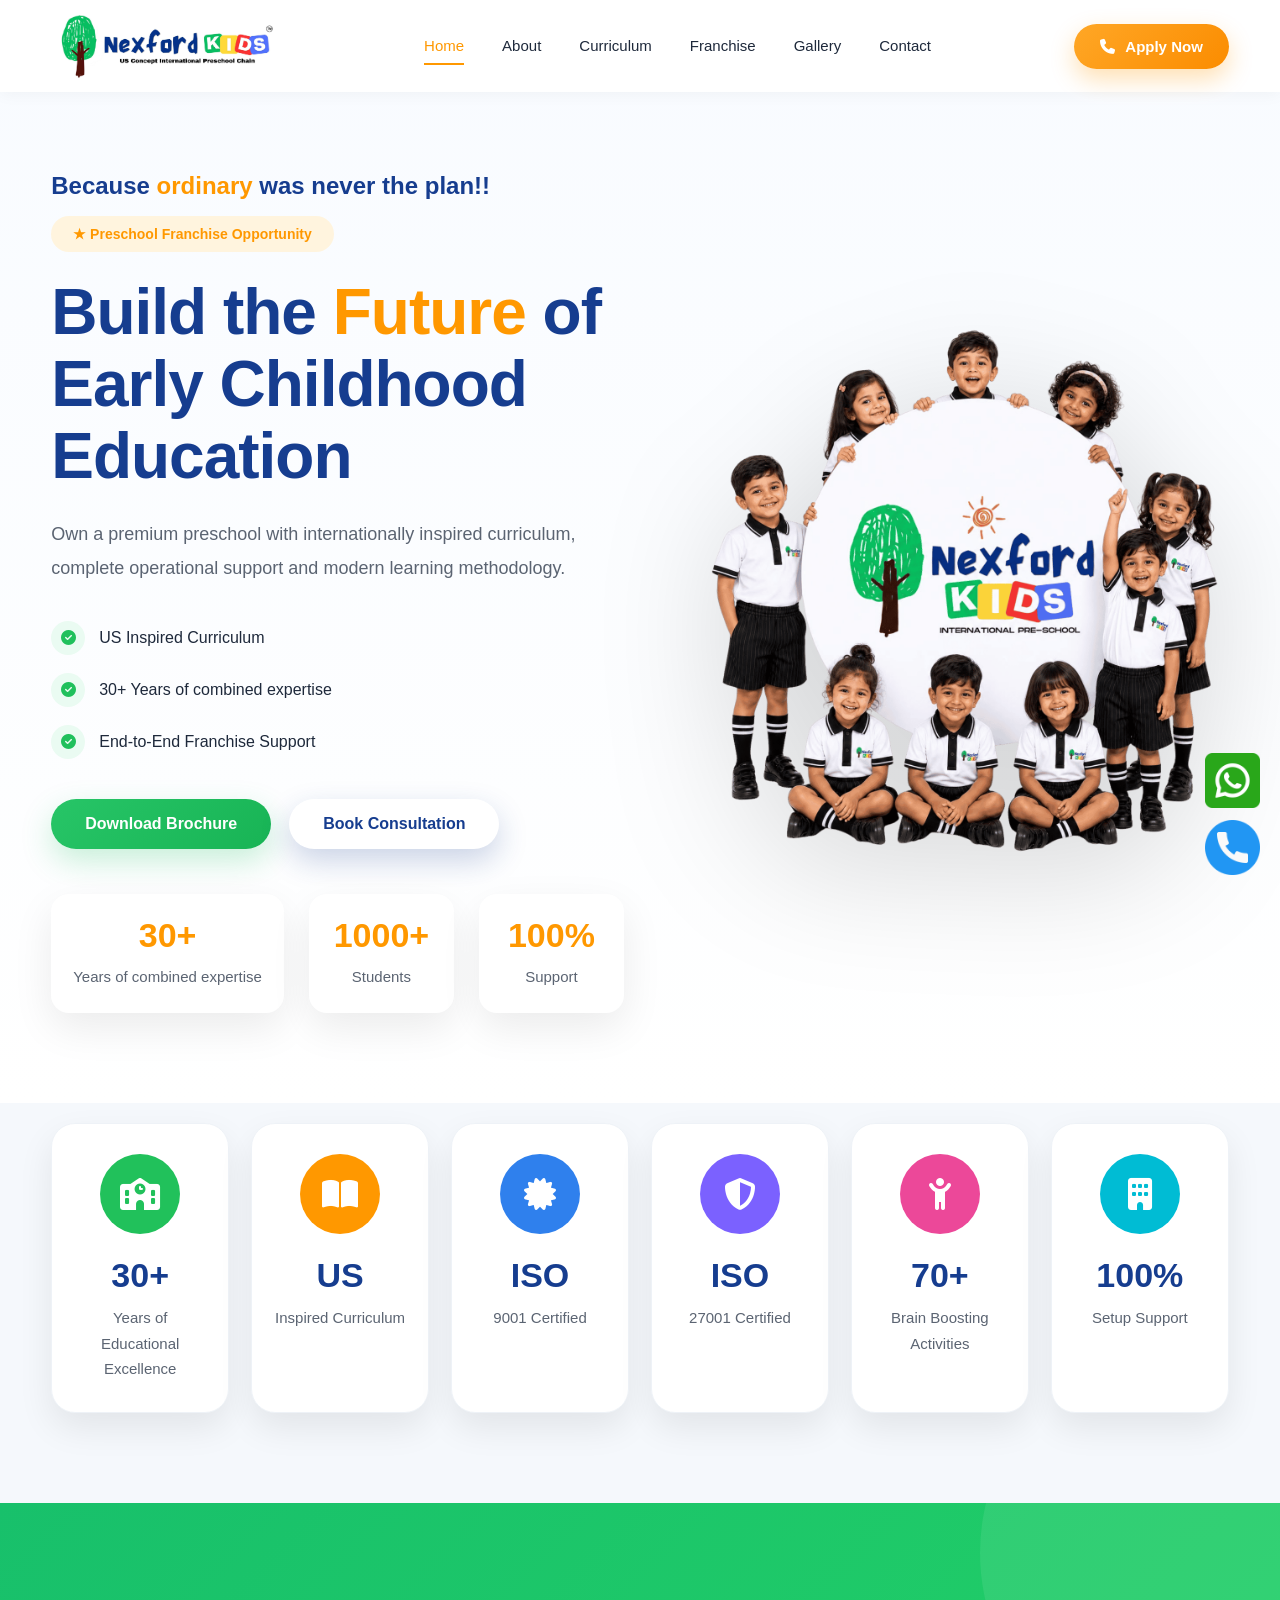
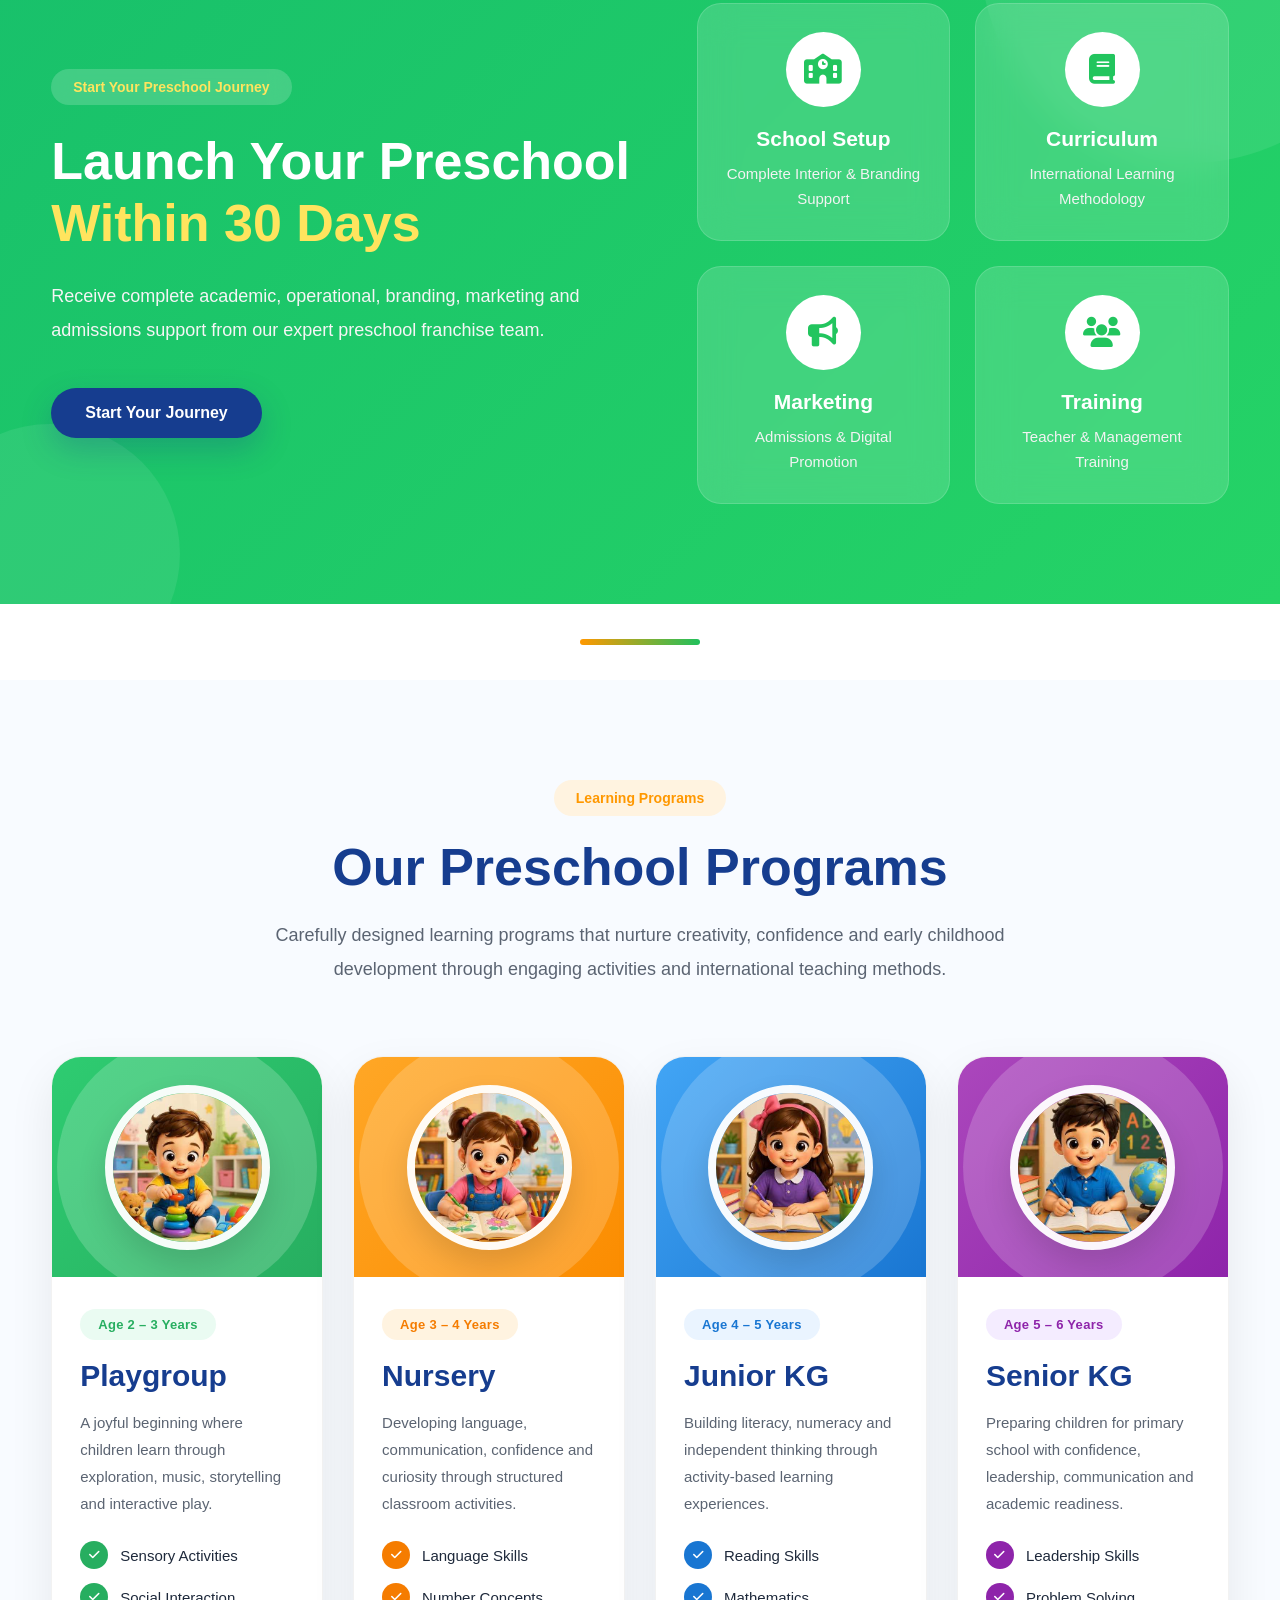
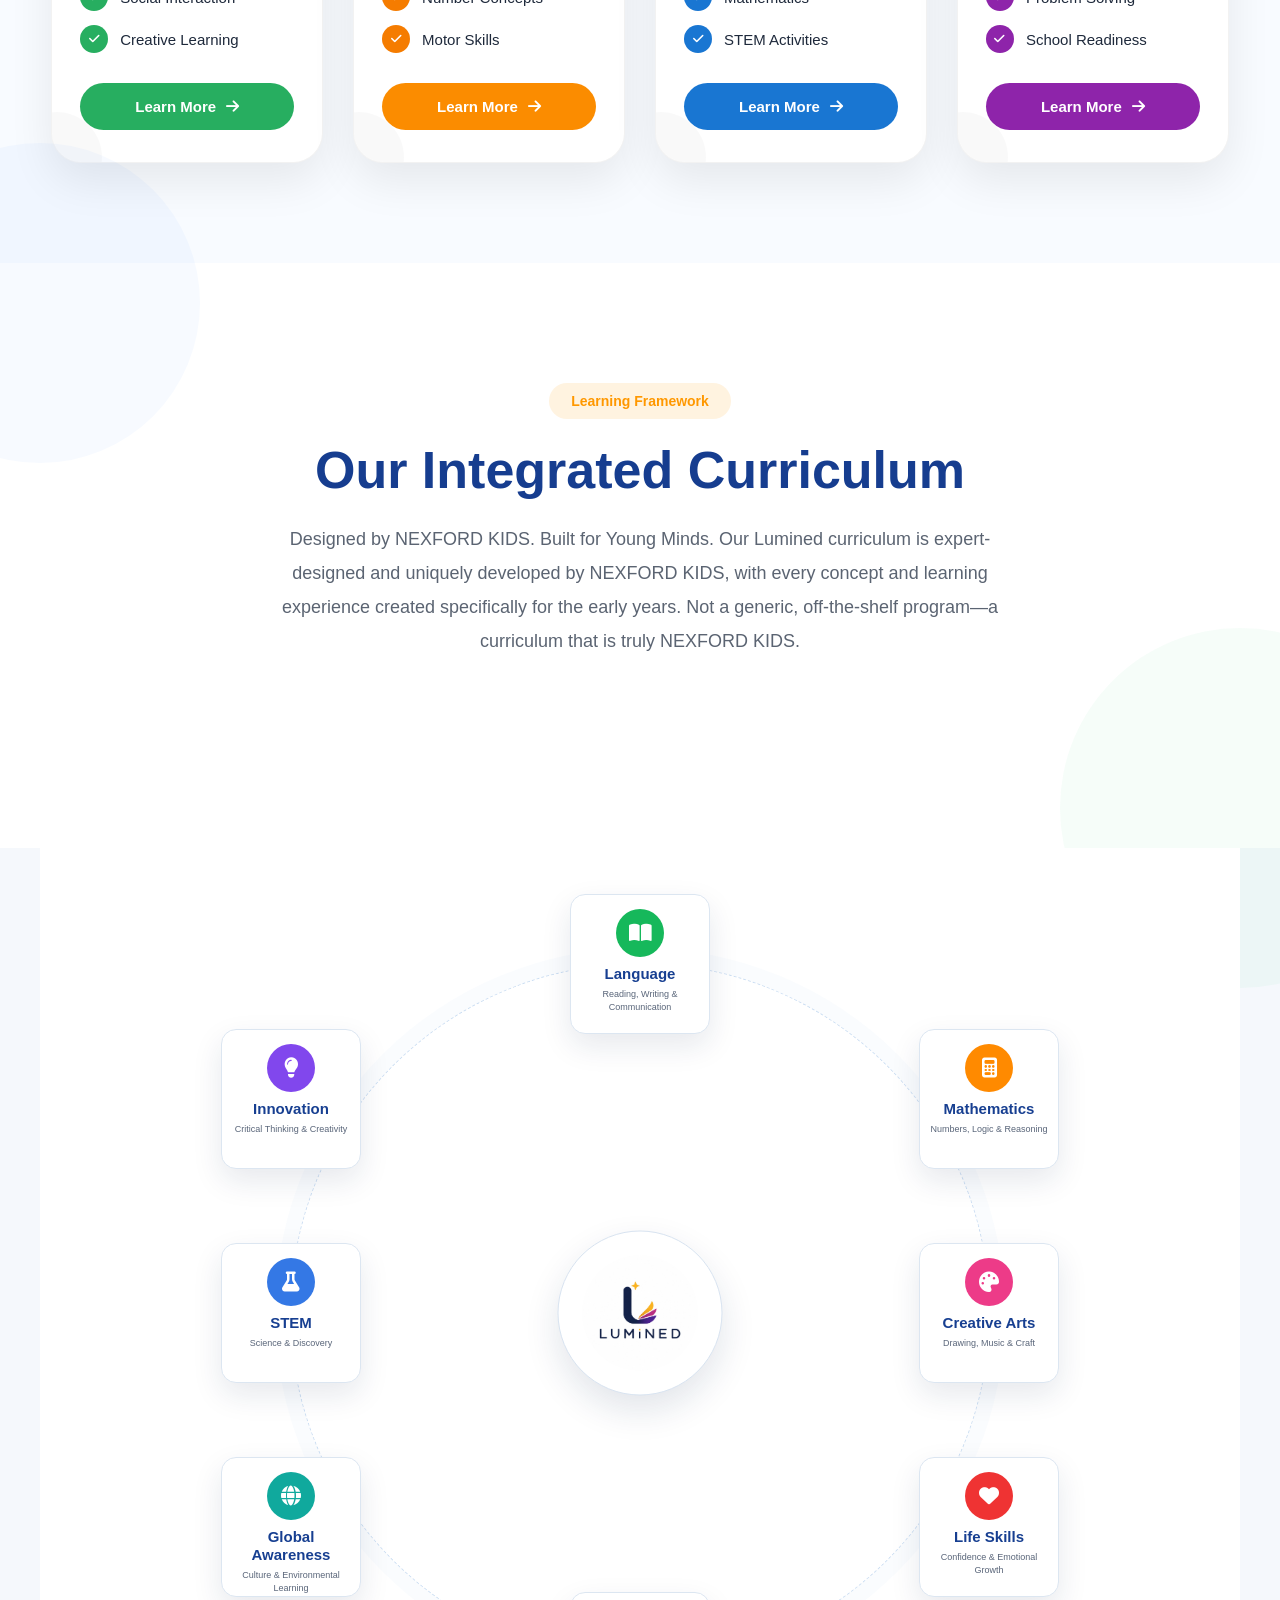
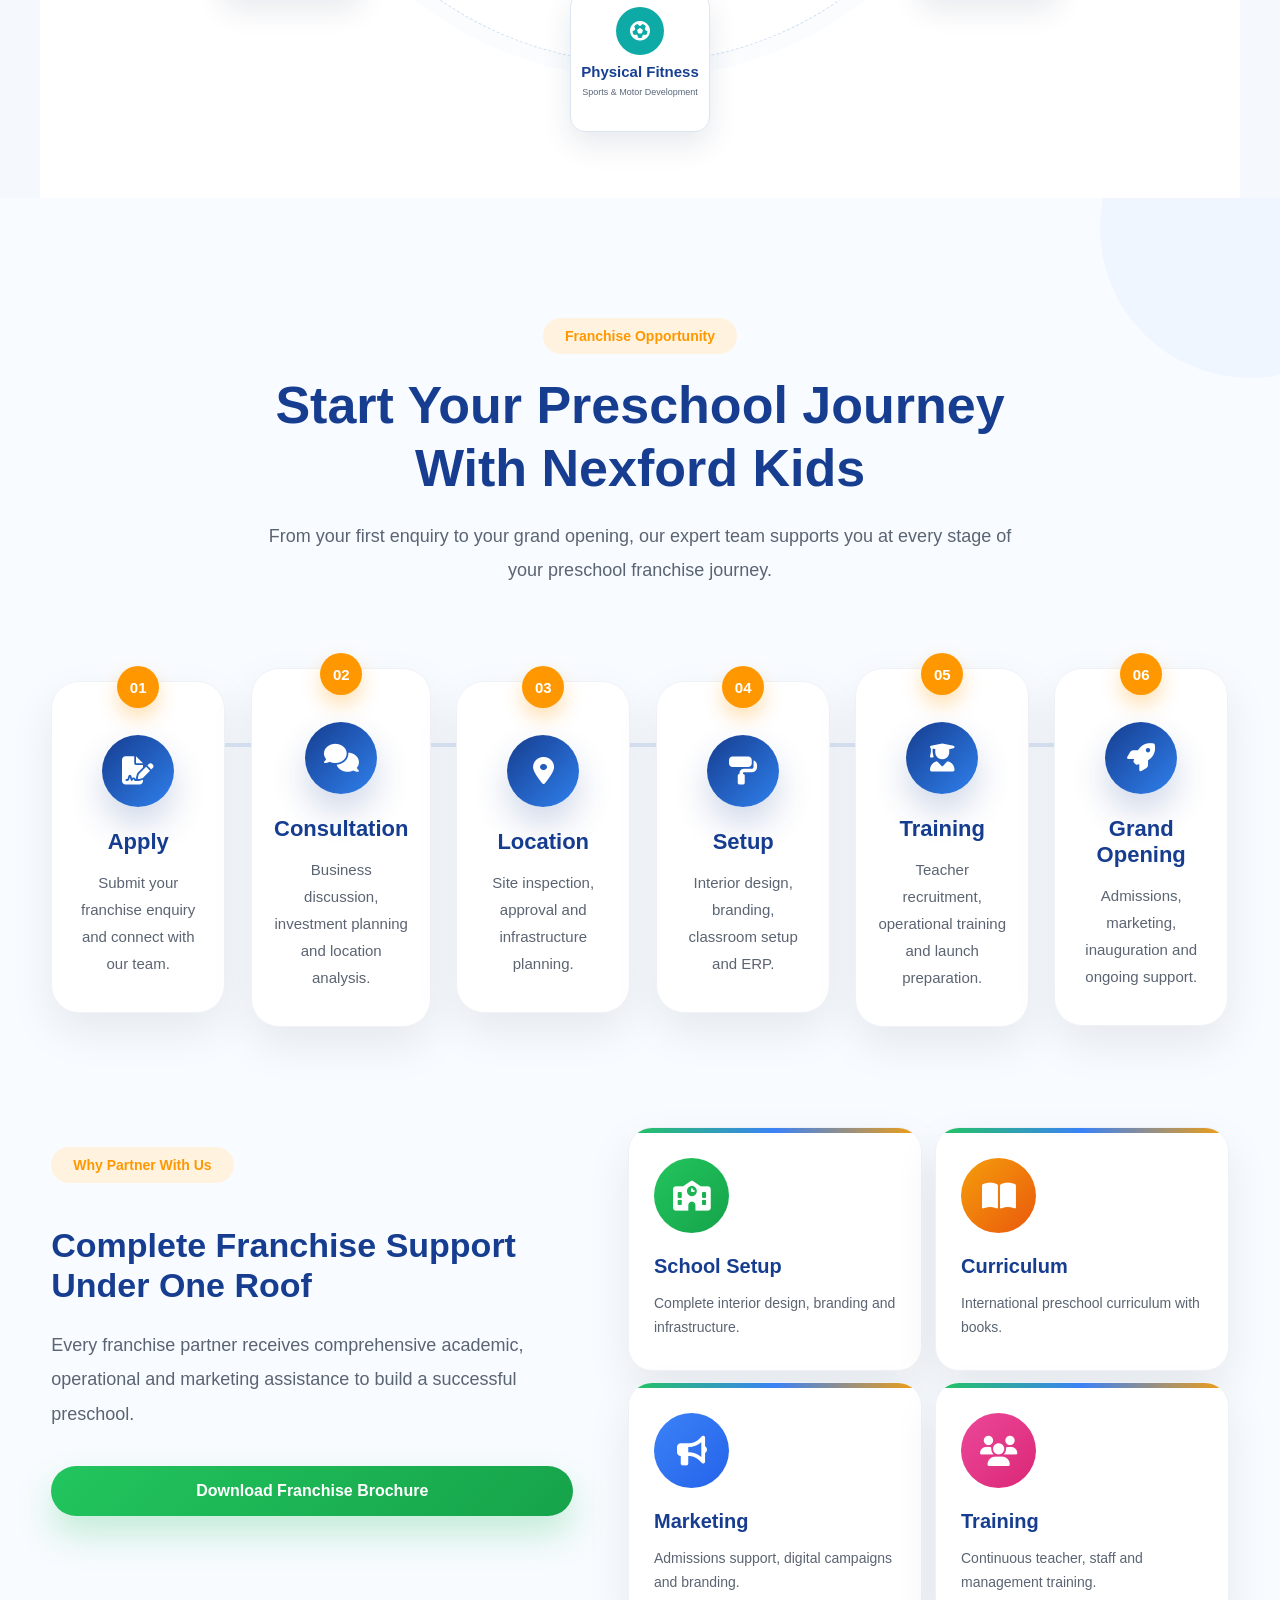
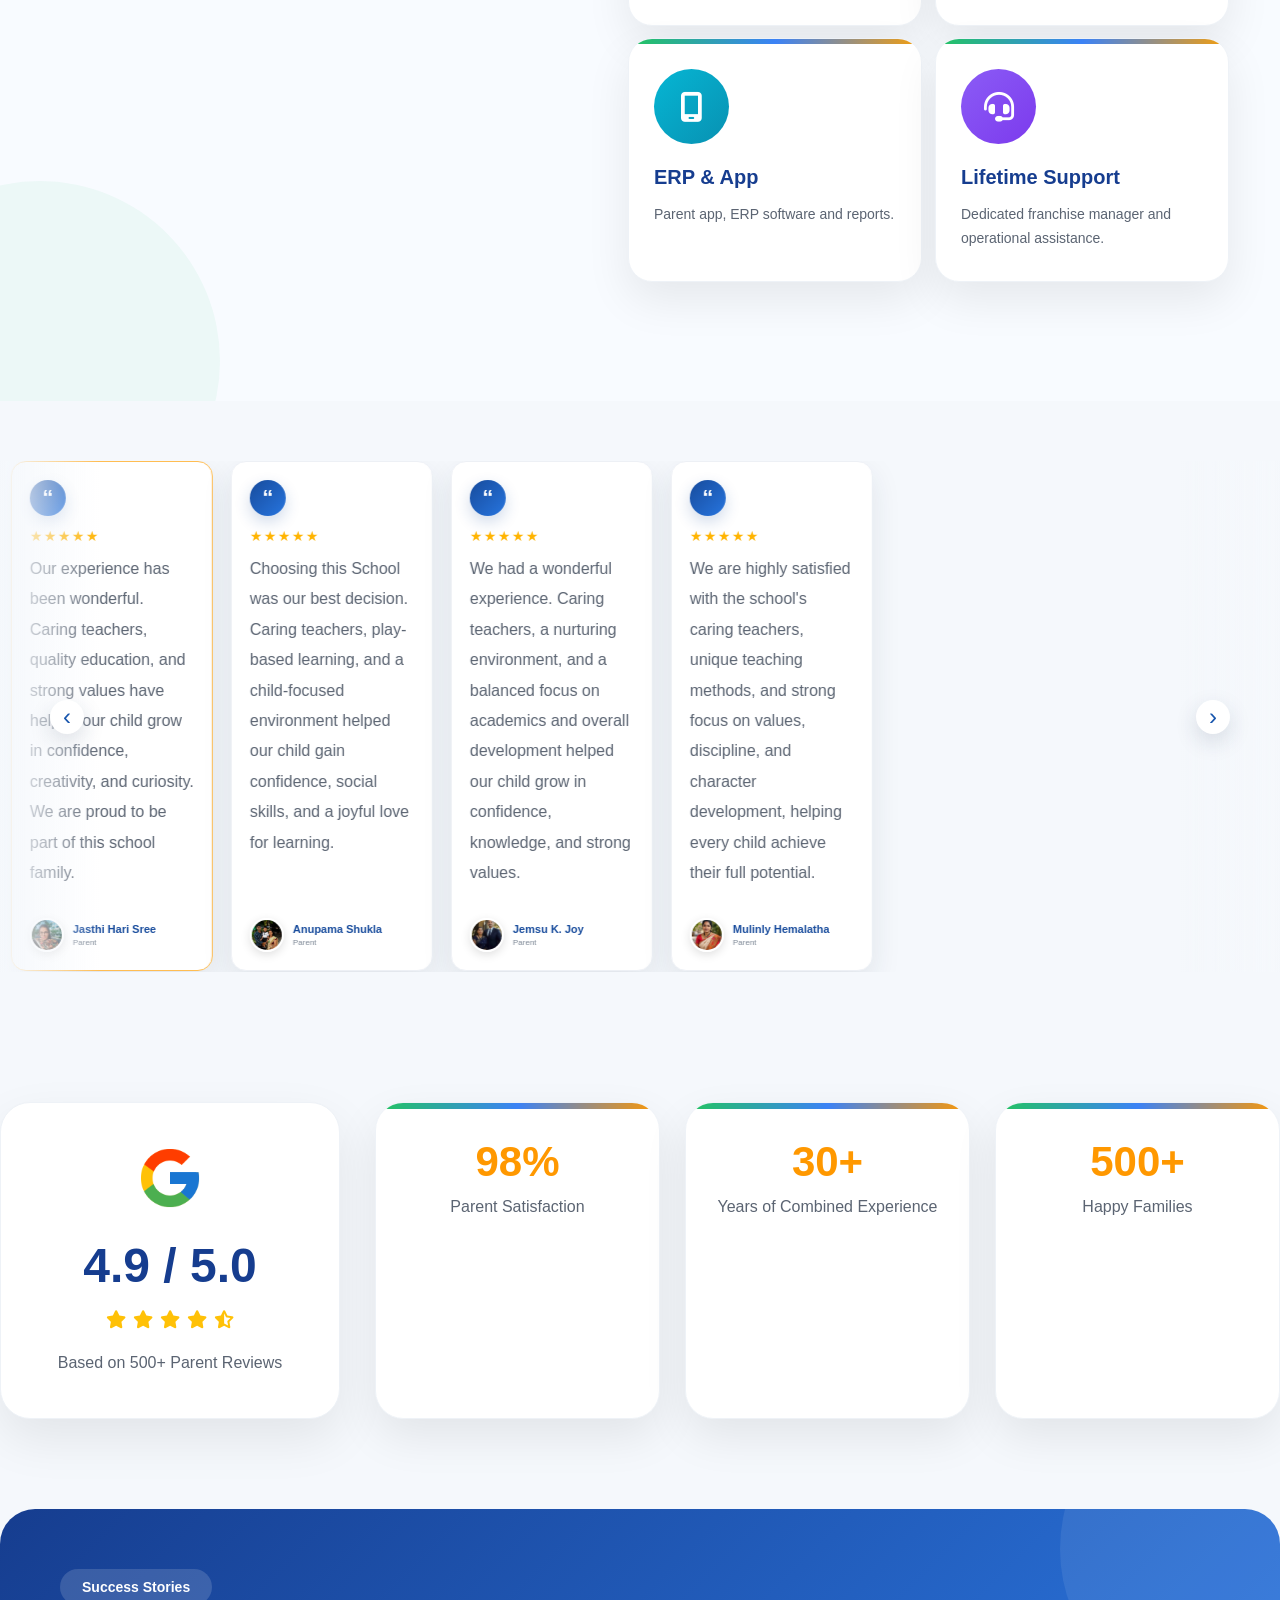
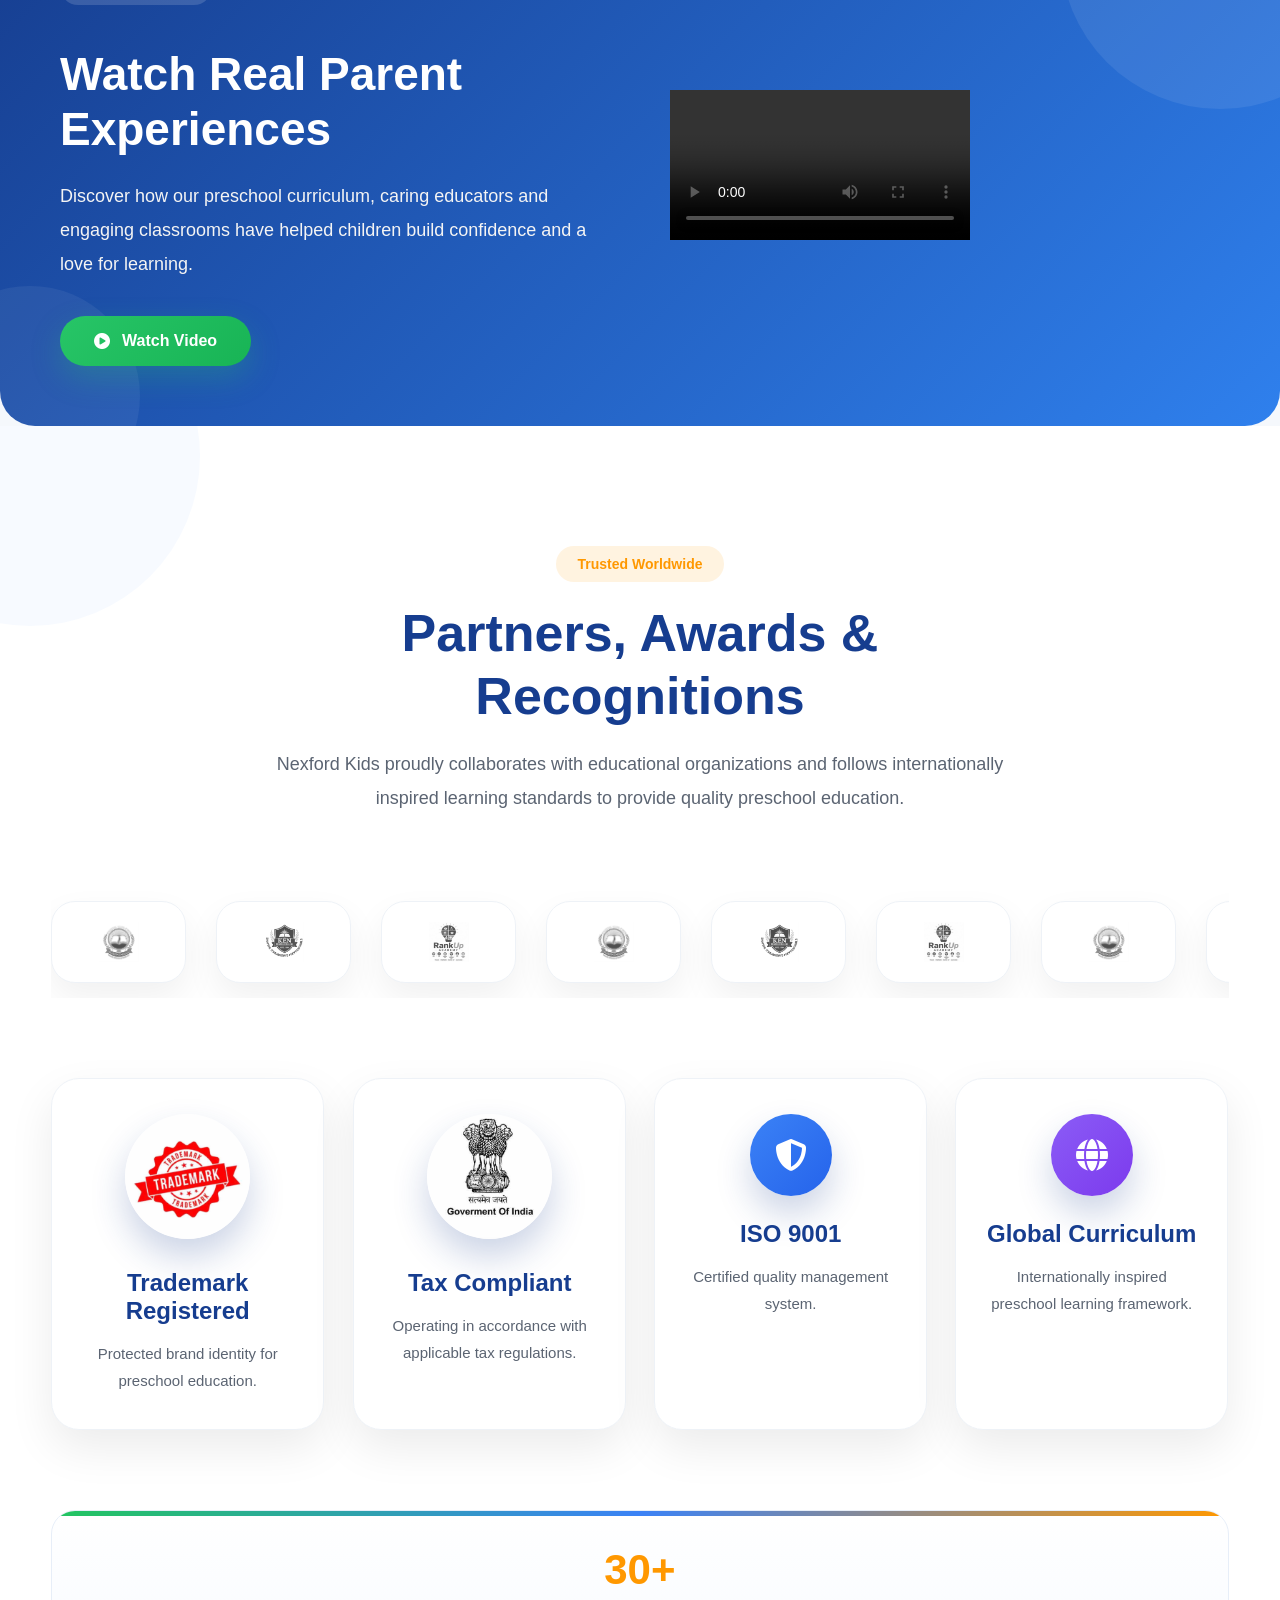
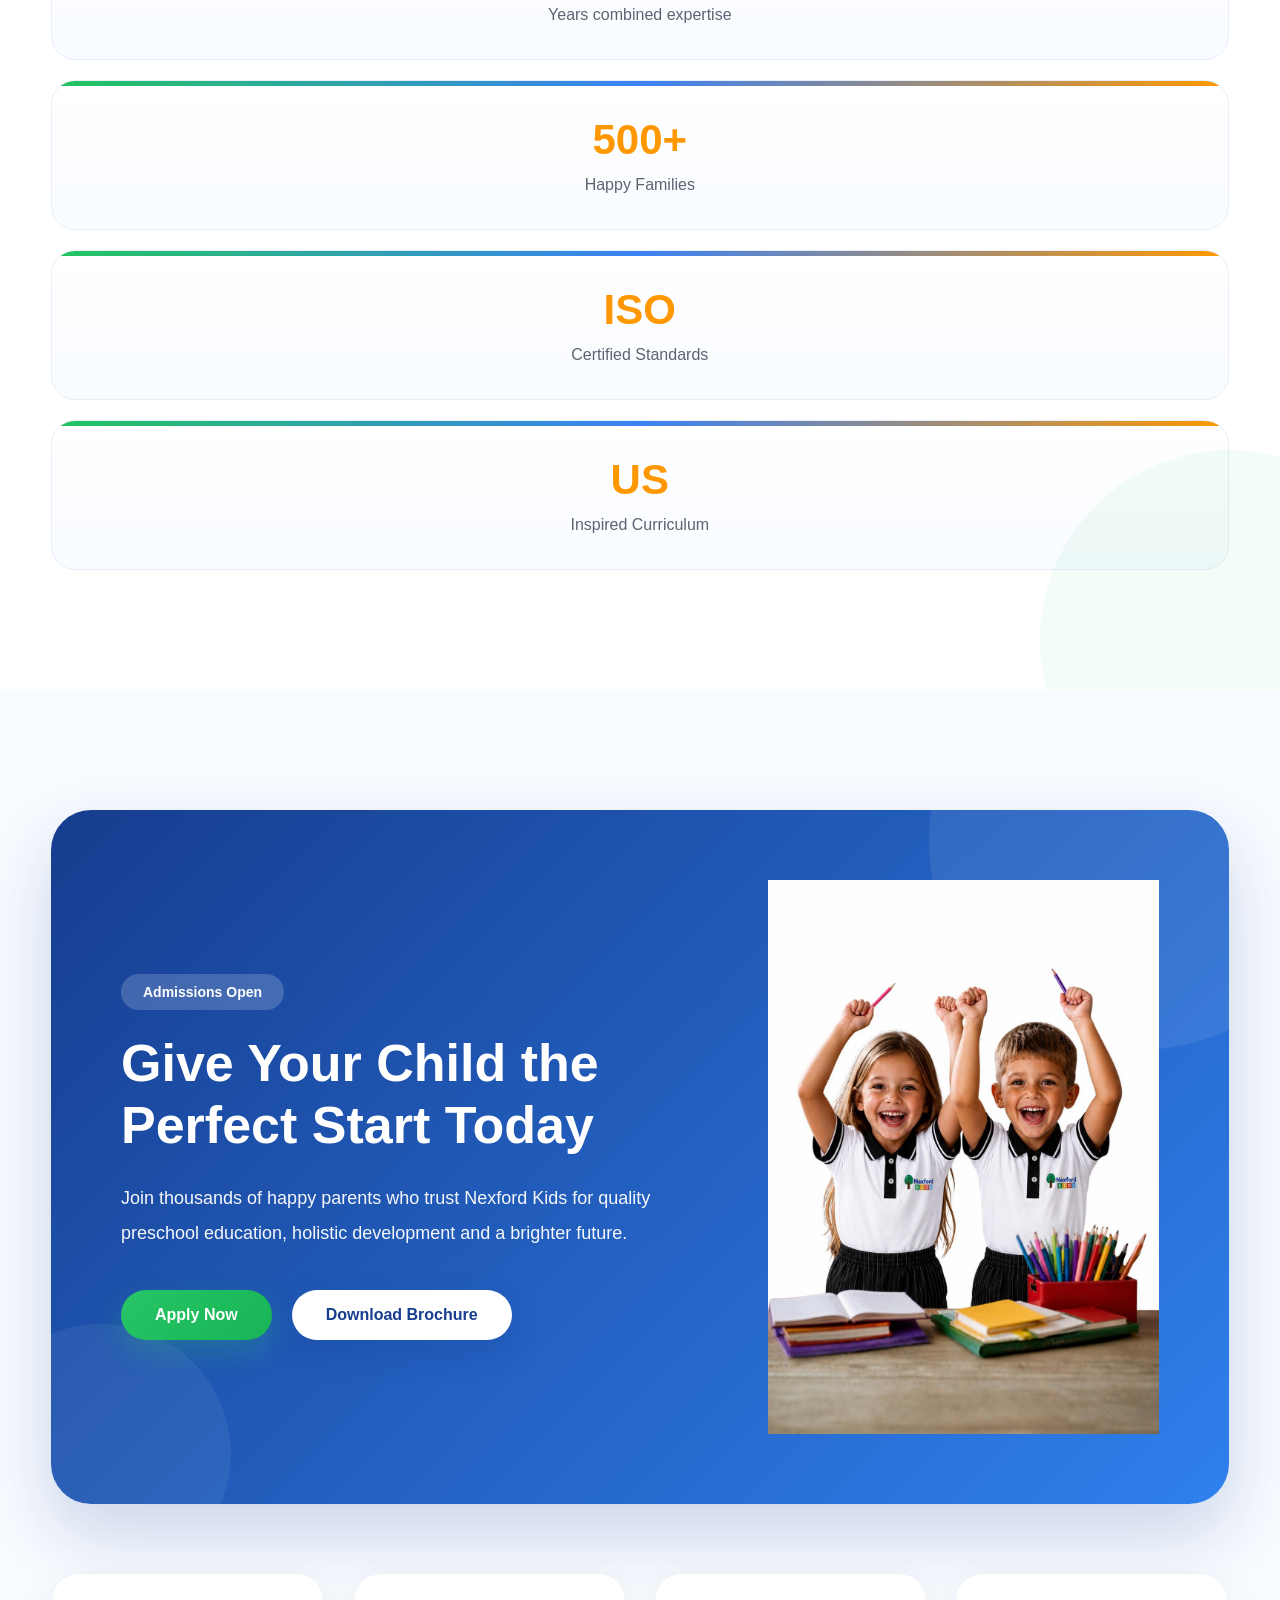
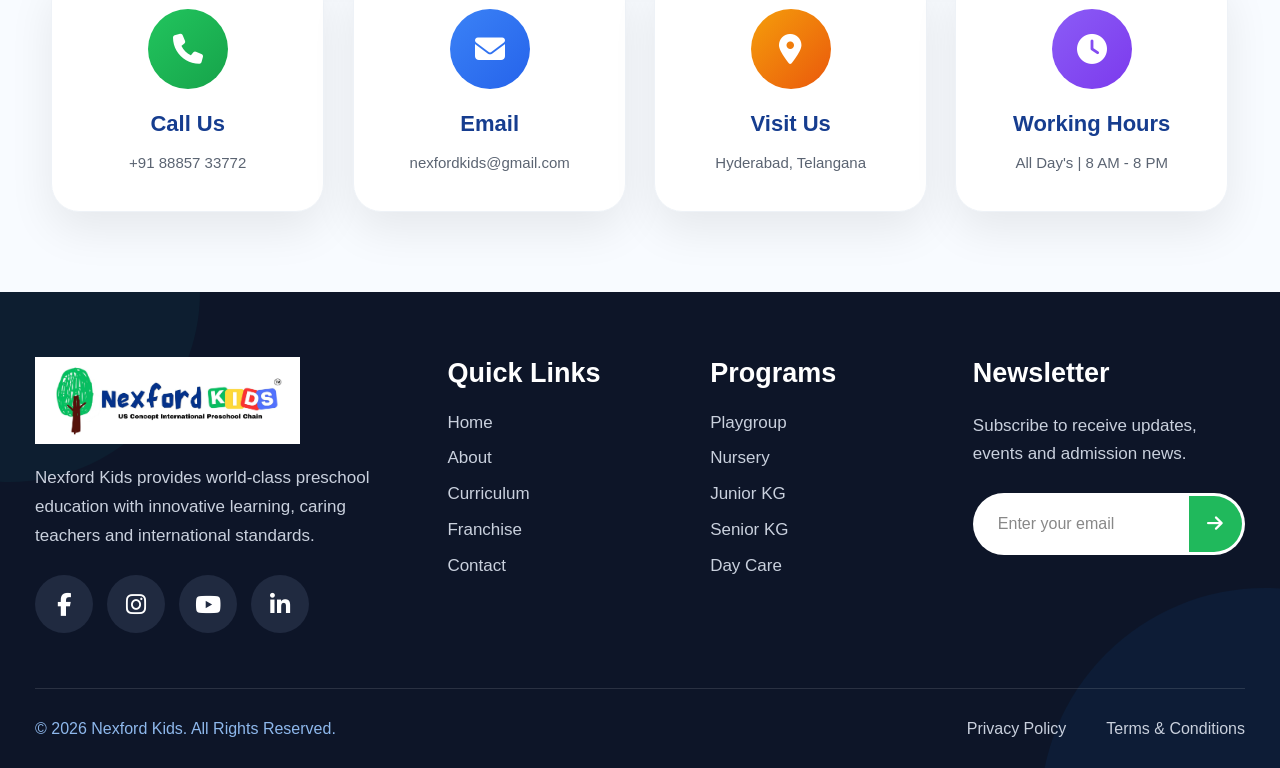
==== commit d3a11c21: "Update index.html" ====
--- a/index.html
+++ b/index.html
@@ -16462,12 +16462,18 @@
 
 </script>
 
-<!--==============================
-BACK TO TOP
-===============================-->
-
-<button class="back-to-top">
-
-    <i class="fa-solid fa-arrow-up"></i>
-
-</button>
+<div id="footer-container"></div>
+
+<script>
+fetch("footer.html")
+    .then(response => response.text())
+    .then(data => {
+        document.getElementById("footer-container").innerHTML = data;
+    })
+    .catch(error => {
+        console.error("Footer loading error:", error);
+    });
+</script>
+
+</body>
+</html>
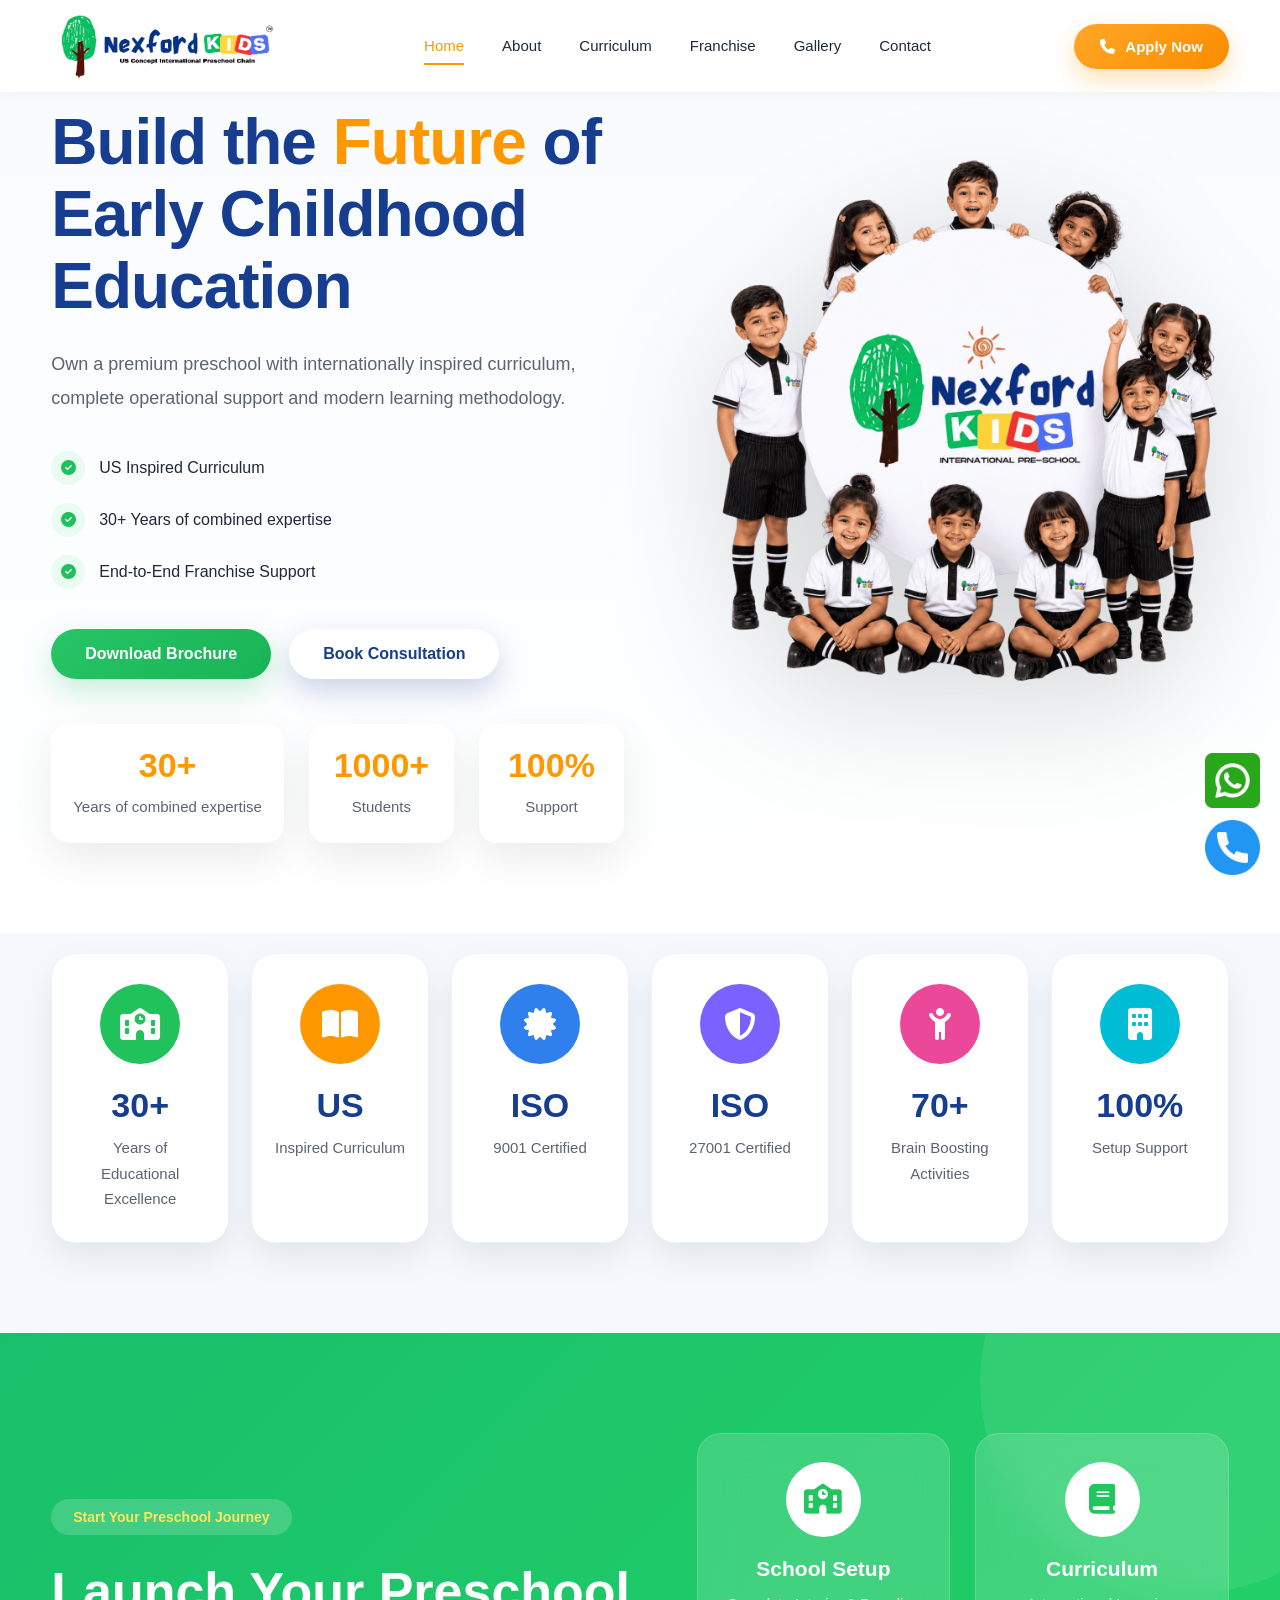
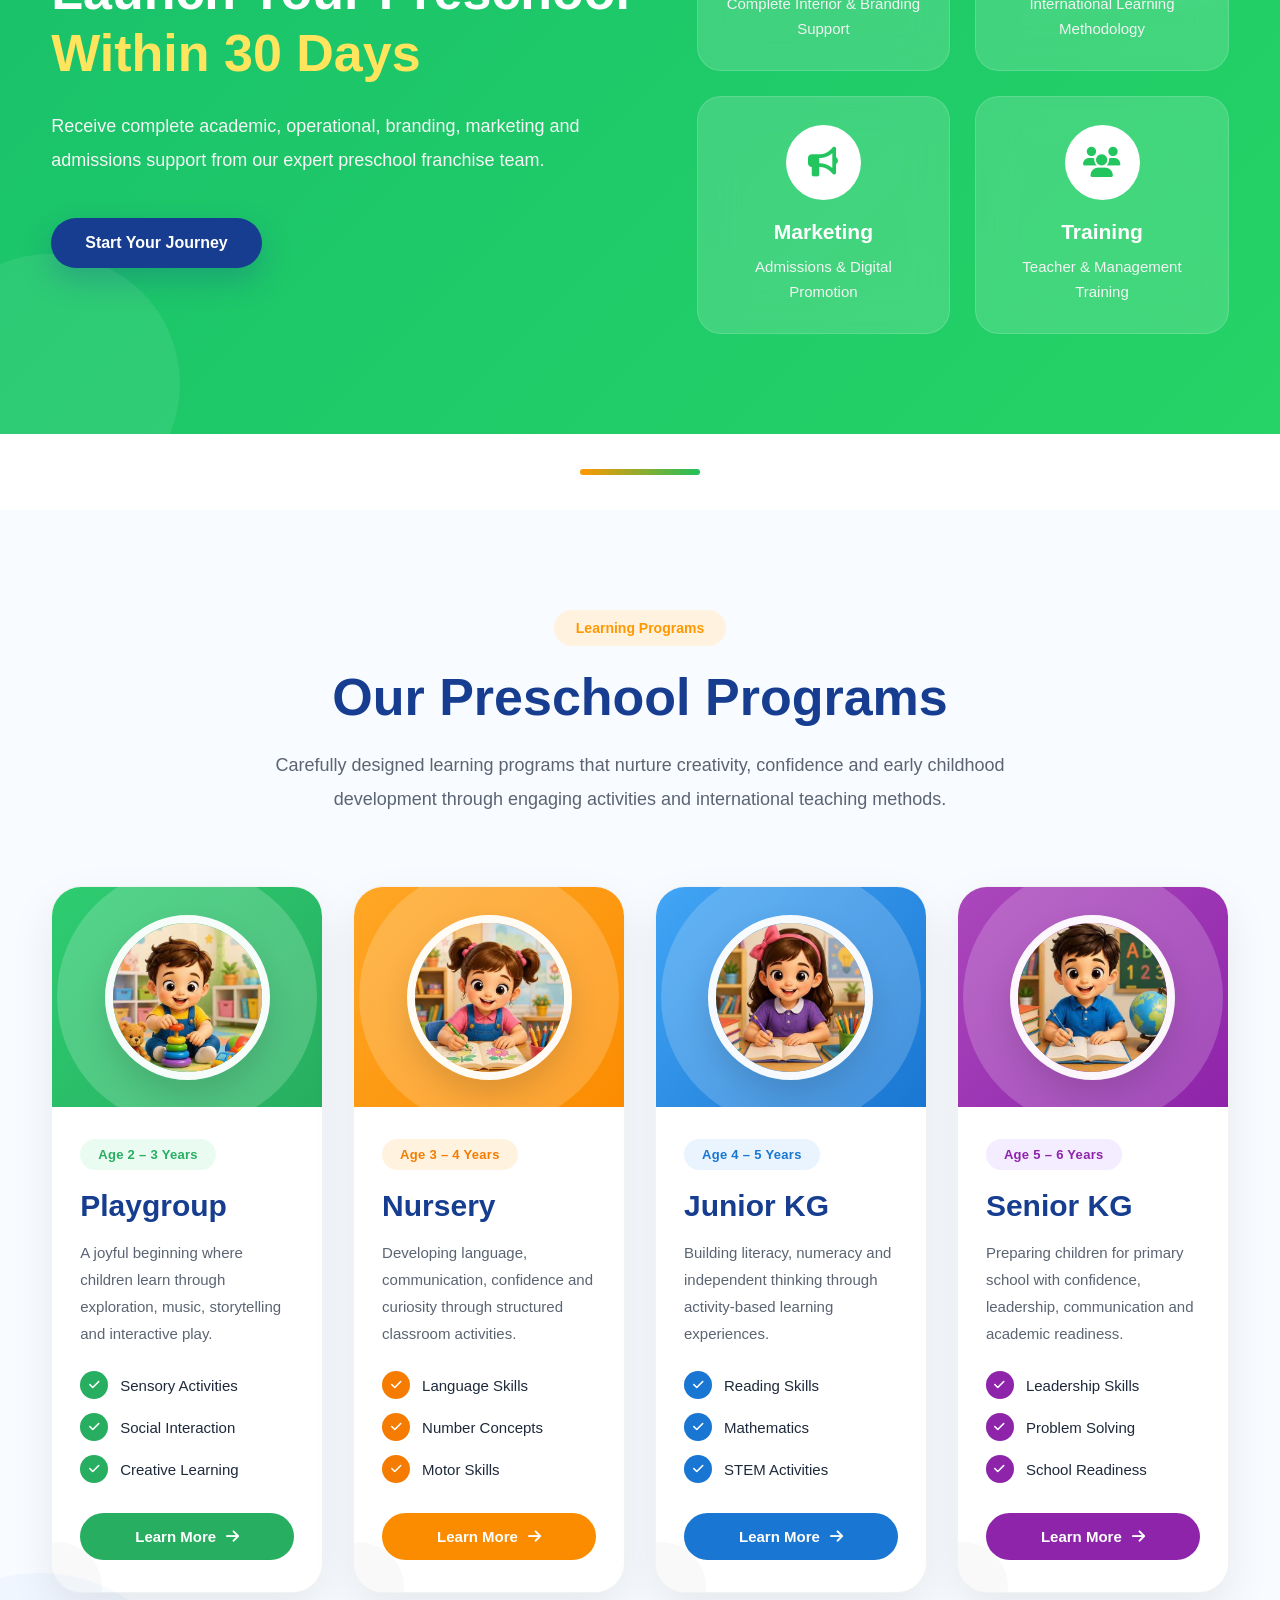
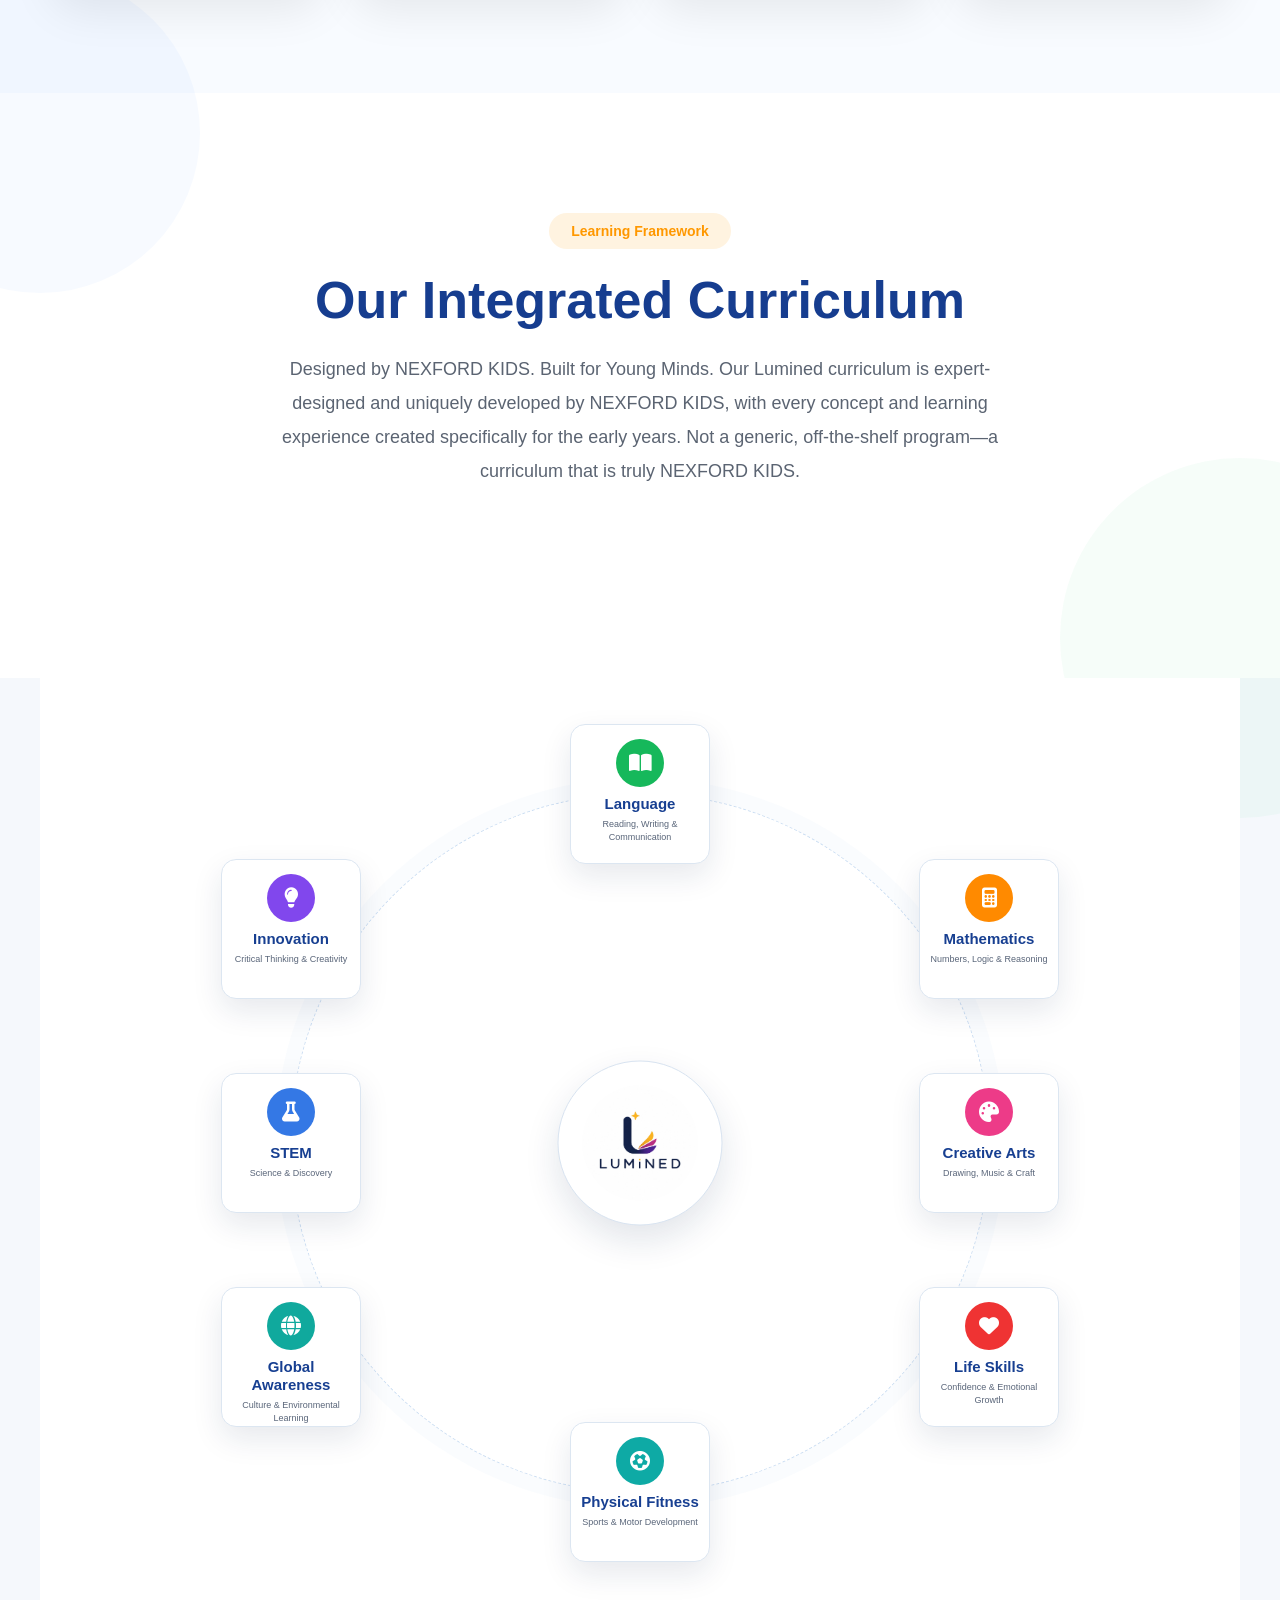
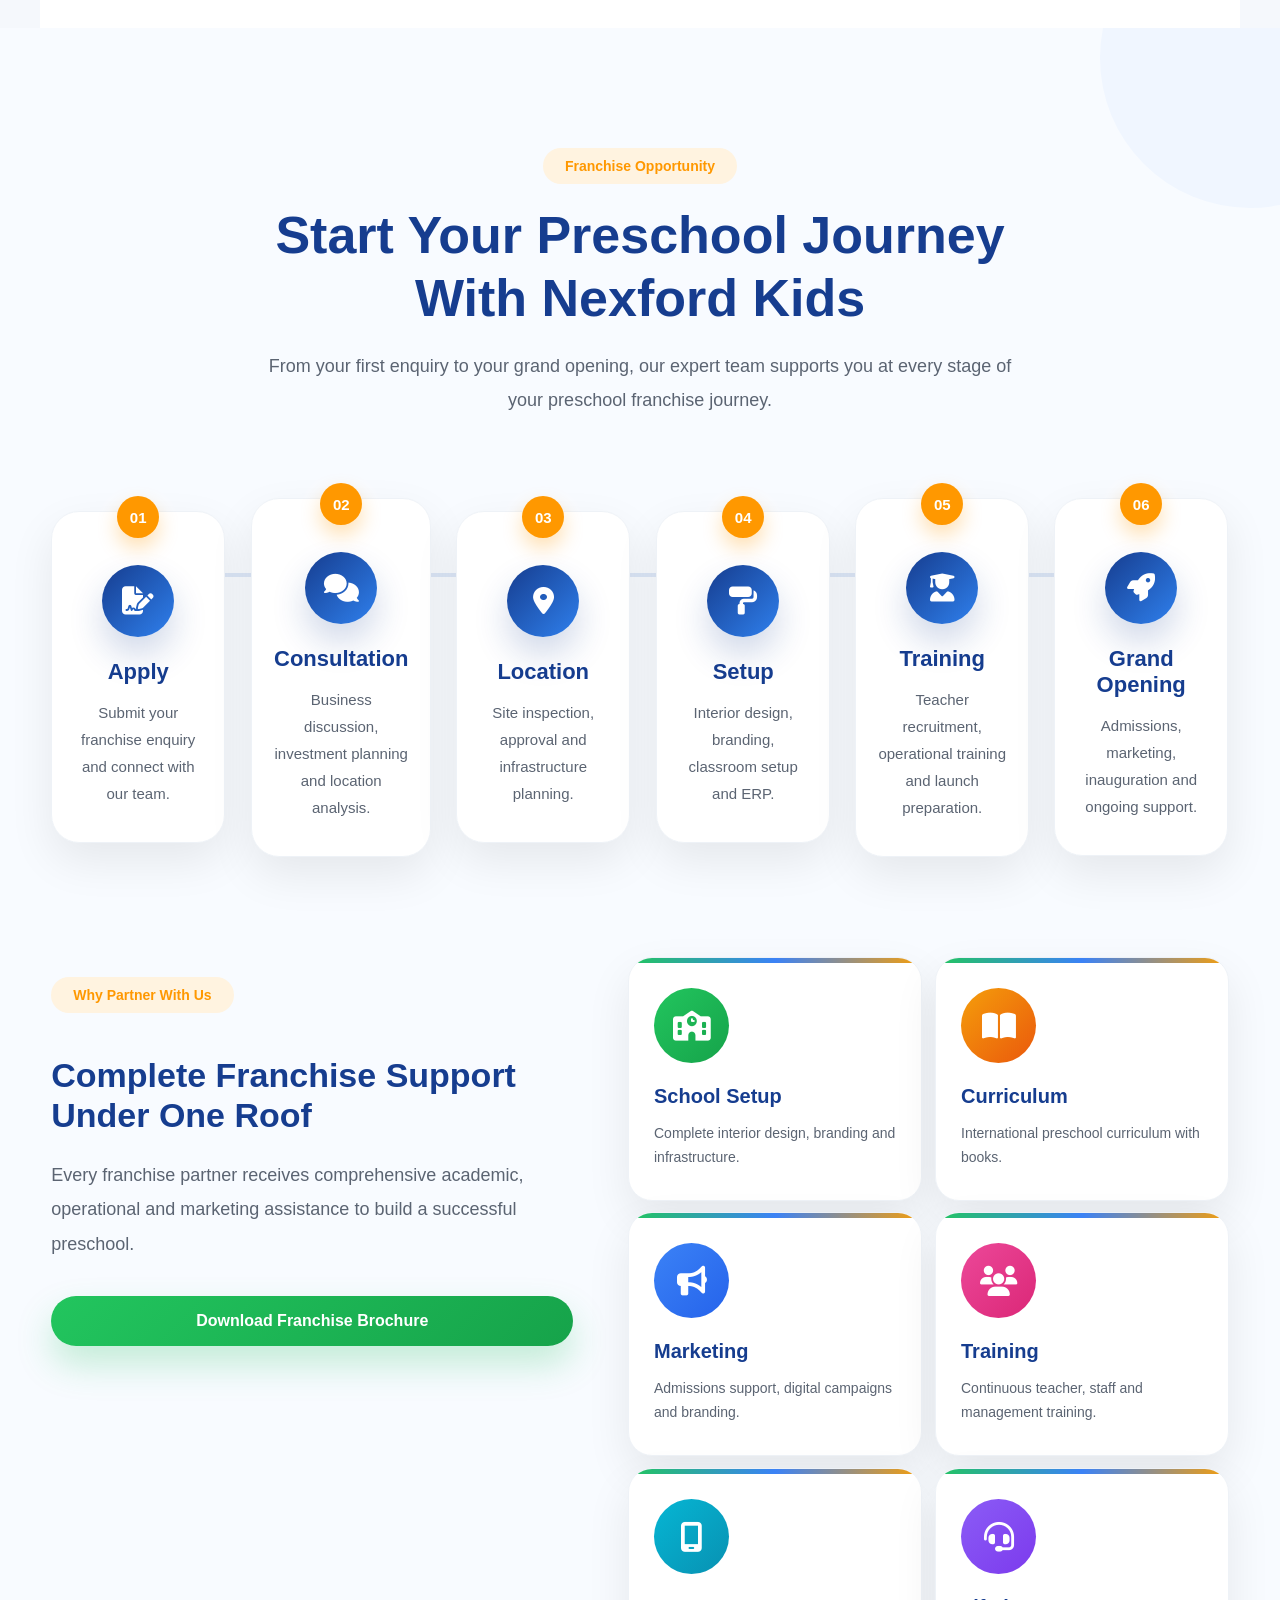
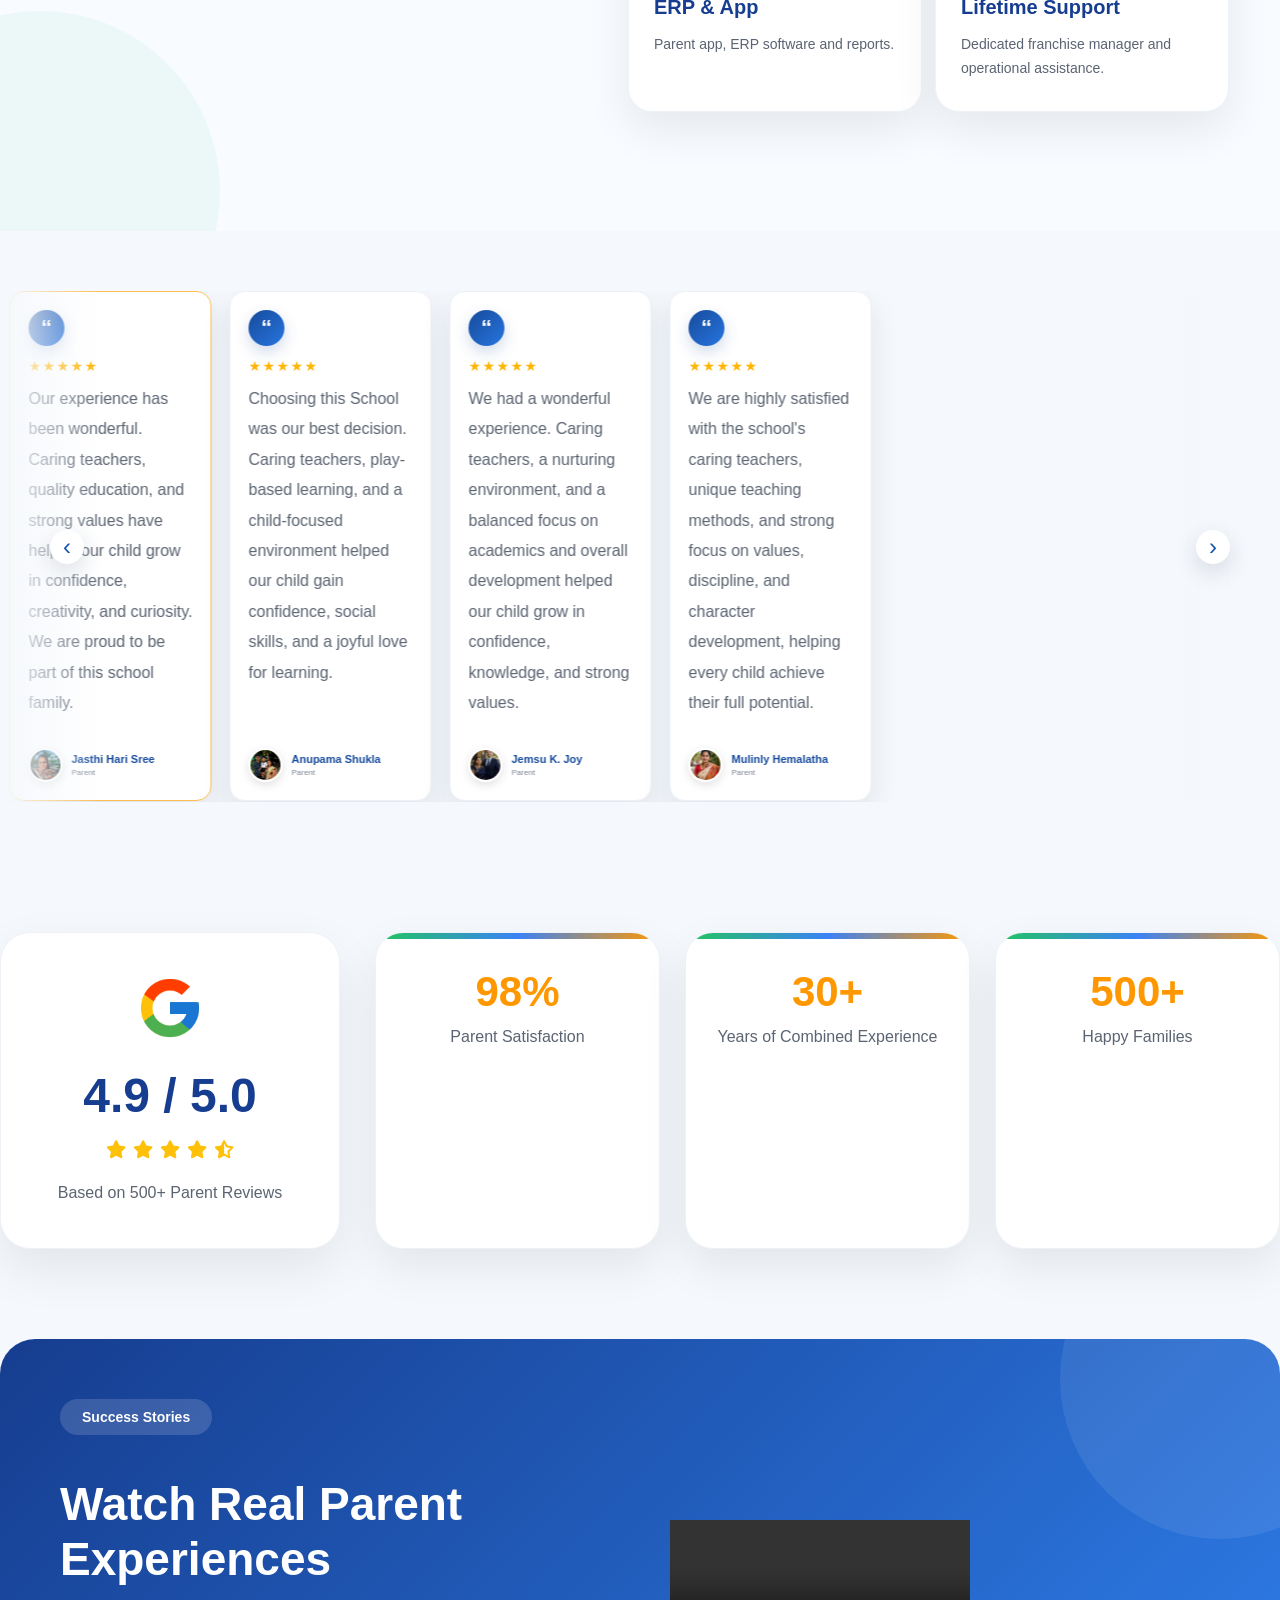
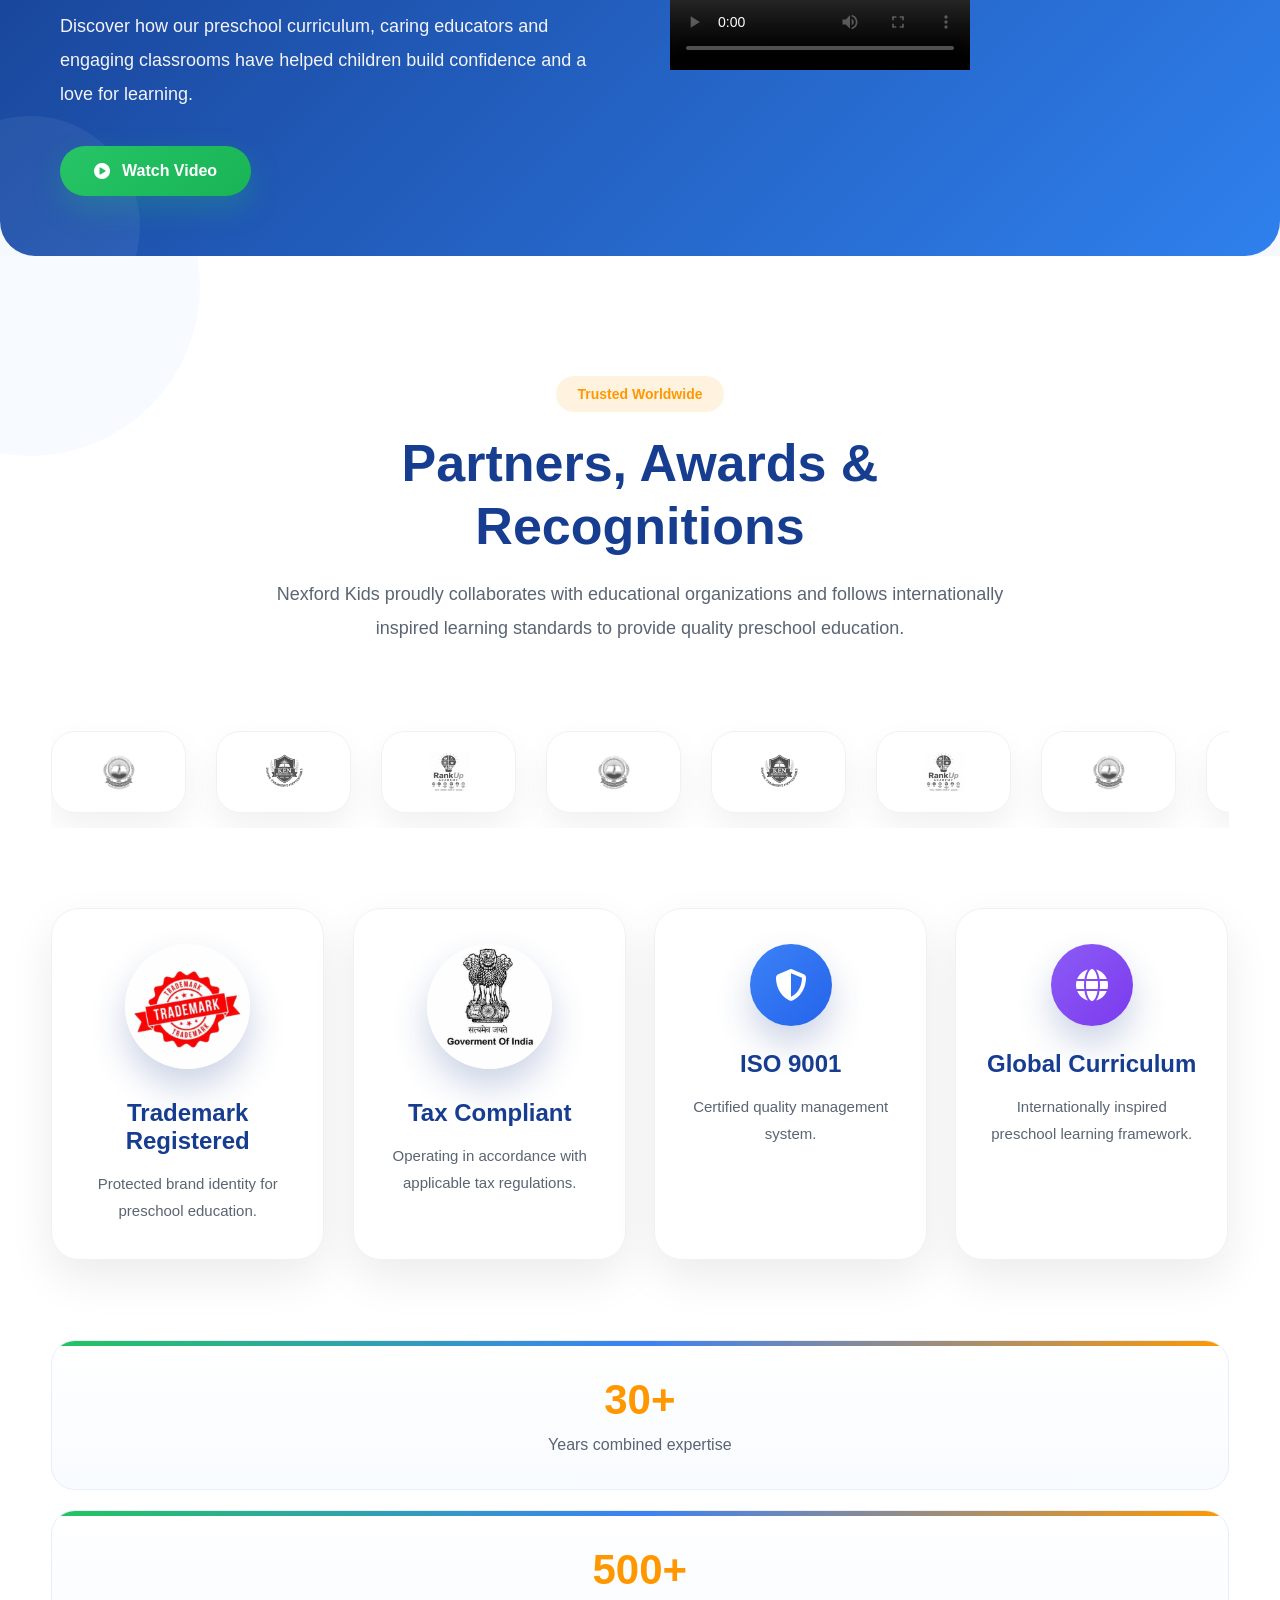
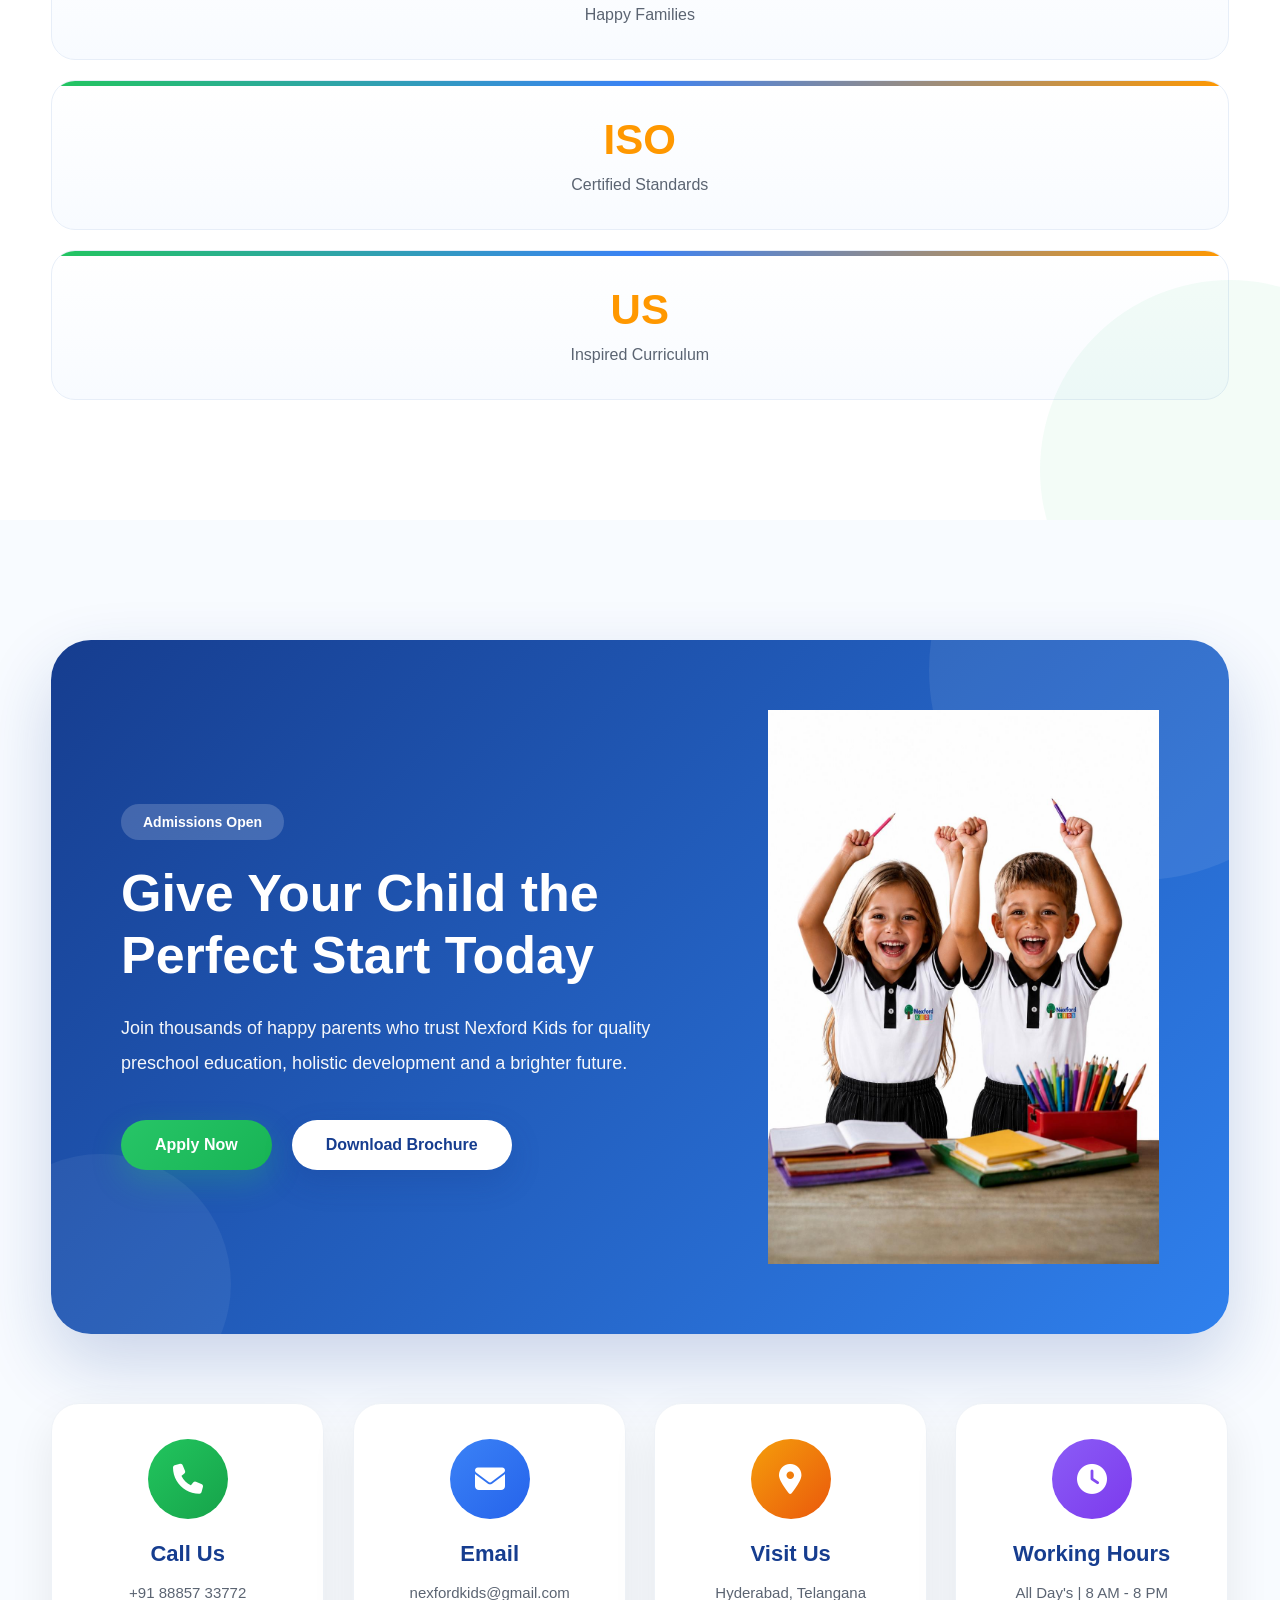
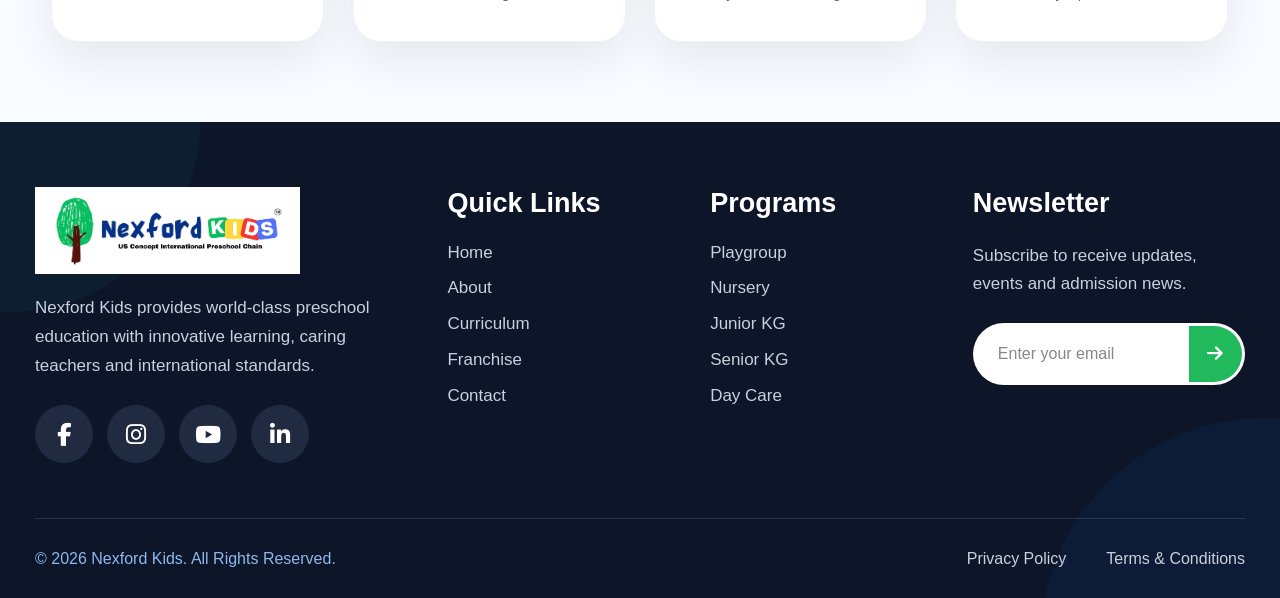
==== commit 8f96a460: "Update index.html" ====
--- a/index.html
+++ b/index.html
@@ -12623,10 +12623,155 @@
     }
 }
 
+/* =========================================================
+   USE navigation.html FOR MOBILE + TABLET
+   ADD THIS AT THE VERY END OF CSS
+   ========================================================= */
+
+@media screen and (max-width: 992px) {
+
+    /* Hide the OLD page navigation */
+    body > header.header {
+        display: none !important;
+    }
+
+    /* Hide OLD mobile navigation elements */
+    body > .mobile-menu-panel,
+    body > .mobile-menu-backdrop,
+    body > .mobile-menu-button {
+        display: none !important;
+    }
+
+    /* Show the NEW navigation.html */
+    #navigation {
+        display: block !important;
+        width: 100% !important;
+        position: relative !important;
+        z-index: 99999 !important;
+    }
+
+    #navigation .nk-responsive-nav {
+        display: block !important;
+        width: 100% !important;
+    }
+
+}
+
+
+/* =========================================================
+   DESKTOP
+   Keep your existing desktop header
+   ========================================================= */
+
+@media screen and (min-width: 993px) {
+
+    #navigation {
+        display: none !important;
+    }
+
+}
+
+
+/* =========================================================
+   MOBILE + TABLET
+   REDUCE SPACE AFTER NAVIGATION
+   ========================================================= */
+
+@media screen and (max-width: 992px) {
+
+    .hero,
+    .hero-section,
+    #hero {
+        margin-top: 0 !important;
+    }
+
+    .hero-content {
+        margin-top: 0 !important;
+    }
+
+}
+
+/* =========================================
+   FIX SPACE BETWEEN HEADER AND MAIN HEADING
+   ========================================= */
+
+/* Header */
+header,
+.navbar,
+.site-header,
+.main-header {
+    margin-bottom: 0 !important;
+    padding-bottom: 0 !important;
+}
+
+/* Header container */
+.header-container,
+.nav-container,
+.navbar-container {
+    margin-bottom: 0 !important;
+}
+
+/* Main / Hero section */
+main,
+.hero,
+.hero-section,
+.banner,
+.home-hero {
+    margin-top: 0 !important;
+    padding-top: 0 !important;
+}
+
+/* Remove unwanted first-child spacing */
+main > section:first-child,
+.hero-section:first-child,
+.hero:first-child {
+    margin-top: 0 !important;
+}
+
+/* Heading */
+.hero h1,
+.hero-section h1,
+.home-hero h1,
+main h1 {
+    margin-top: 0 !important;
+}
+
+/* Mobile */
+@media (max-width: 768px) {
+
+    header,
+    .navbar,
+    .site-header,
+    .main-header {
+        height: auto !important;
+        min-height: 0 !important;
+        margin-bottom: 0 !important;
+        padding-bottom: 0 !important;
+    }
+
+    .hero,
+    .hero-section,
+    .banner,
+    .home-hero,
+    main {
+        margin-top: 0 !important;
+        padding-top: 0 !important;
+    }
+
+    .hero h1,
+    .hero-section h1,
+    .home-hero h1,
+    main h1 {
+        margin-top: 0 !important;
+    }
+}
+
 </style>
 </head>
 
 <body>
+
+<div id="navigation"></div>
 
 <!--=========================================
 HEADER START
@@ -16475,5 +16620,48 @@
     });
 </script>
 
+<script>
+fetch("navigation.html")
+    .then(response => {
+        if (!response.ok) {
+            throw new Error("navigation.html not found");
+        }
+        return response.text();
+    })
+    .then(html => {
+
+        const container = document.getElementById("navigation");
+
+        // Insert HTML + CSS + JS
+        container.innerHTML = html;
+
+        // Execute scripts from navigation.html
+        container.querySelectorAll("script").forEach(oldScript => {
+
+            const newScript = document.createElement("script");
+
+            // Copy script attributes
+            Array.from(oldScript.attributes).forEach(attribute => {
+                newScript.setAttribute(
+                    attribute.name,
+                    attribute.value
+                );
+            });
+
+            // Copy JavaScript code
+            newScript.textContent = oldScript.textContent;
+
+            oldScript.parentNode.replaceChild(
+                newScript,
+                oldScript
+            );
+        });
+
+    })
+    .catch(error => {
+        console.error("Navigation loading error:", error);
+    });
+</script>
+
 </body>
 </html>
